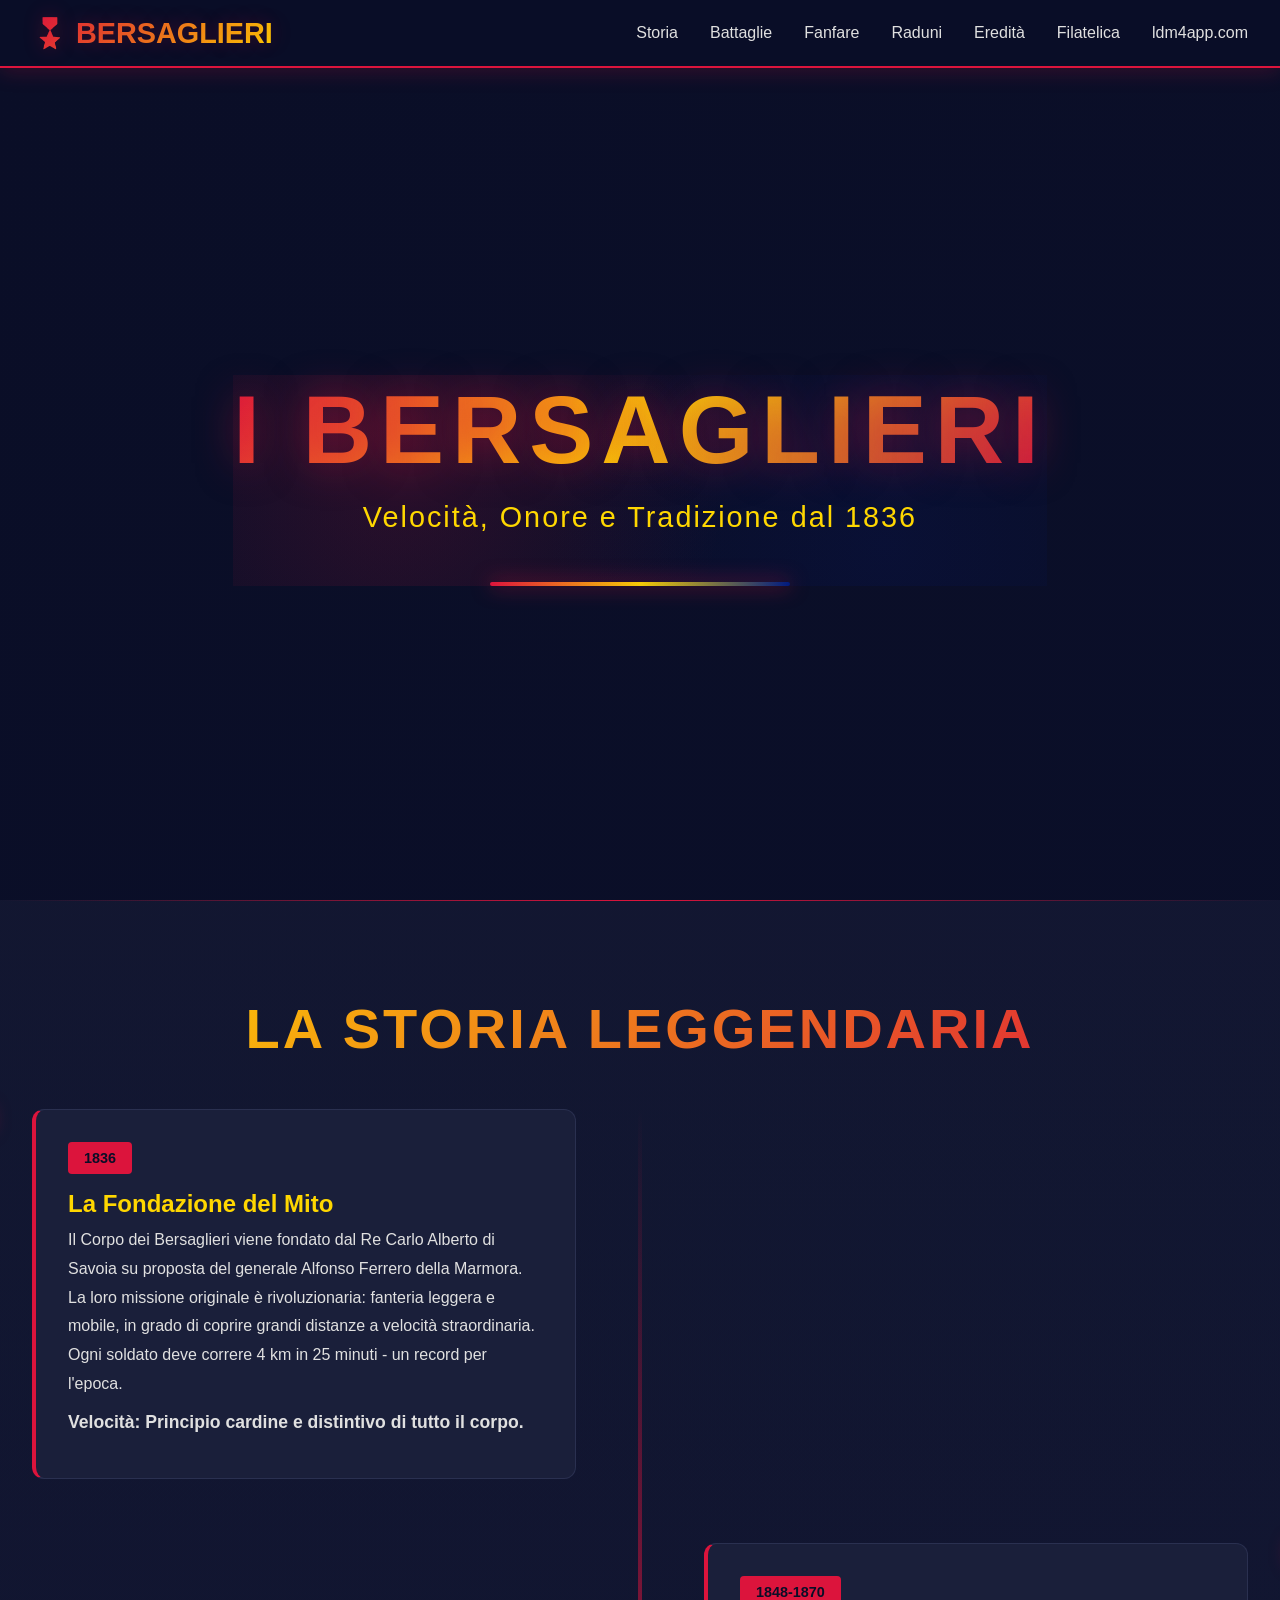
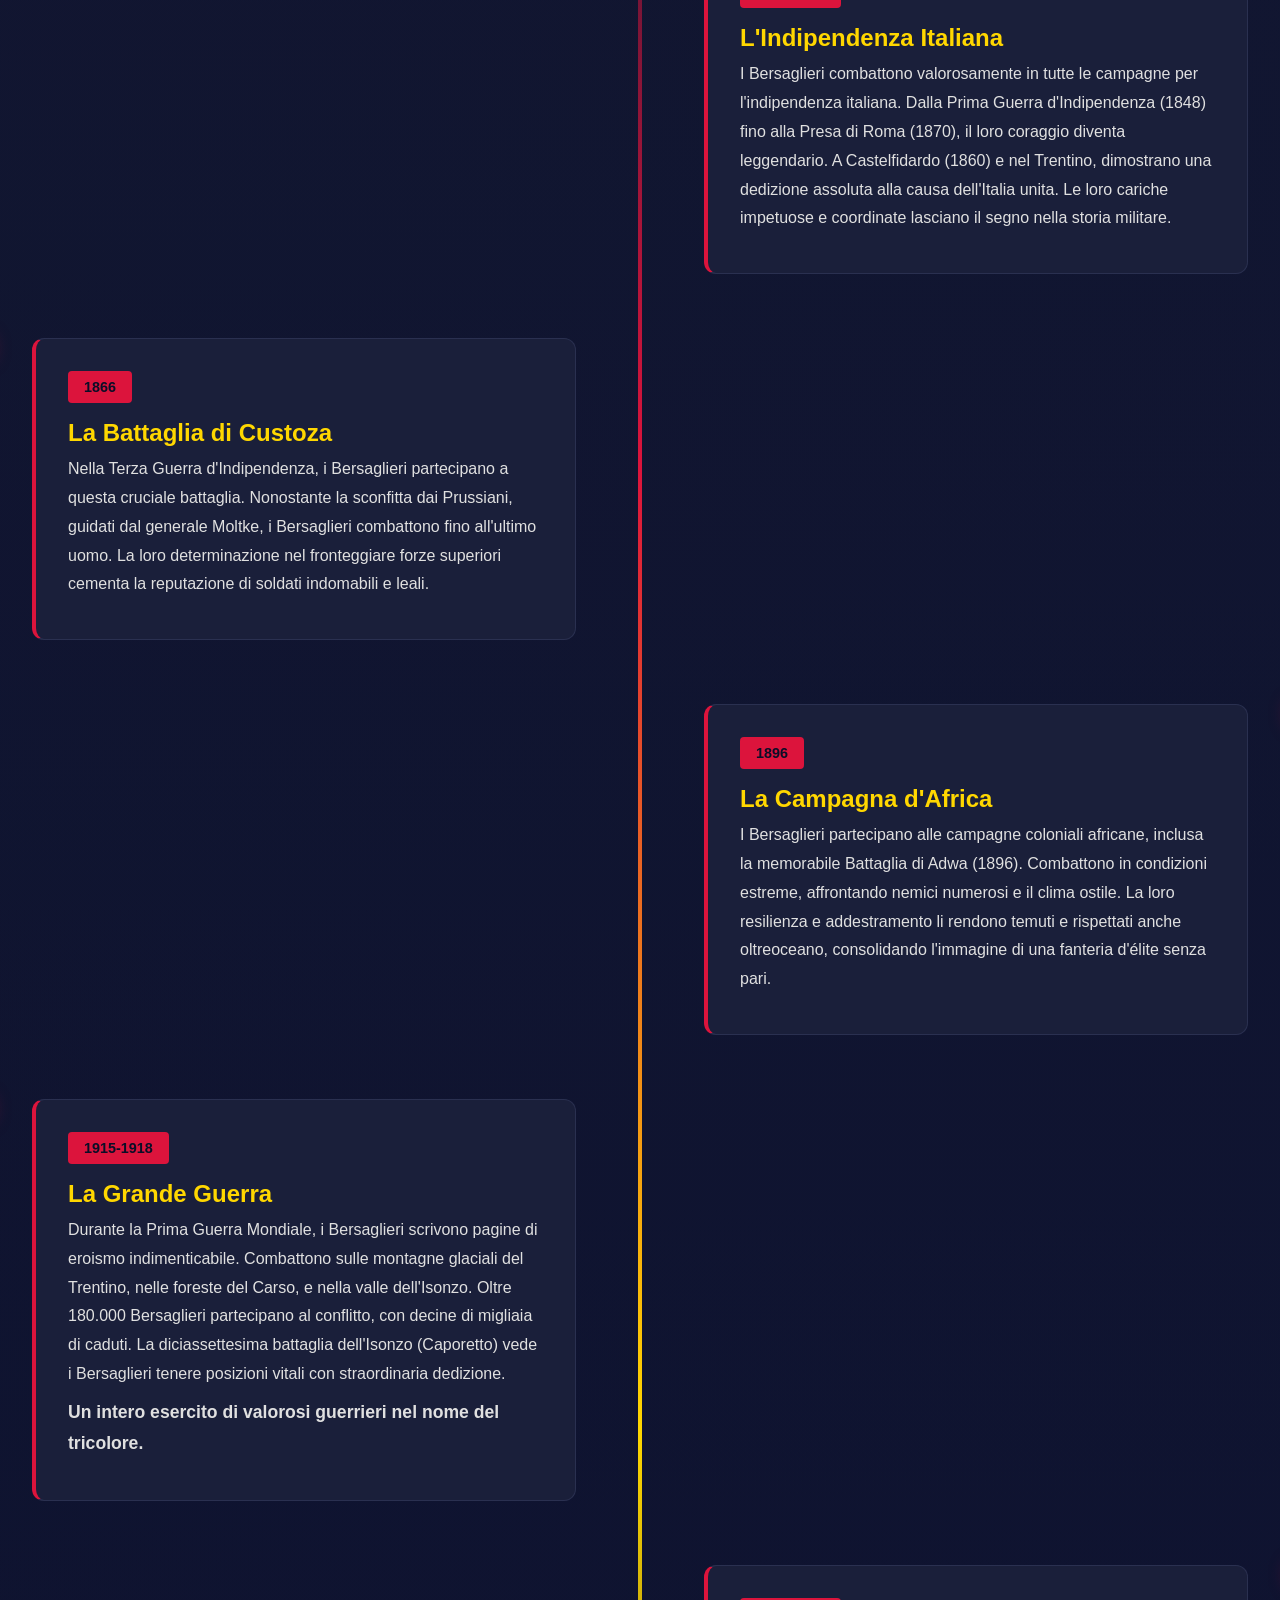
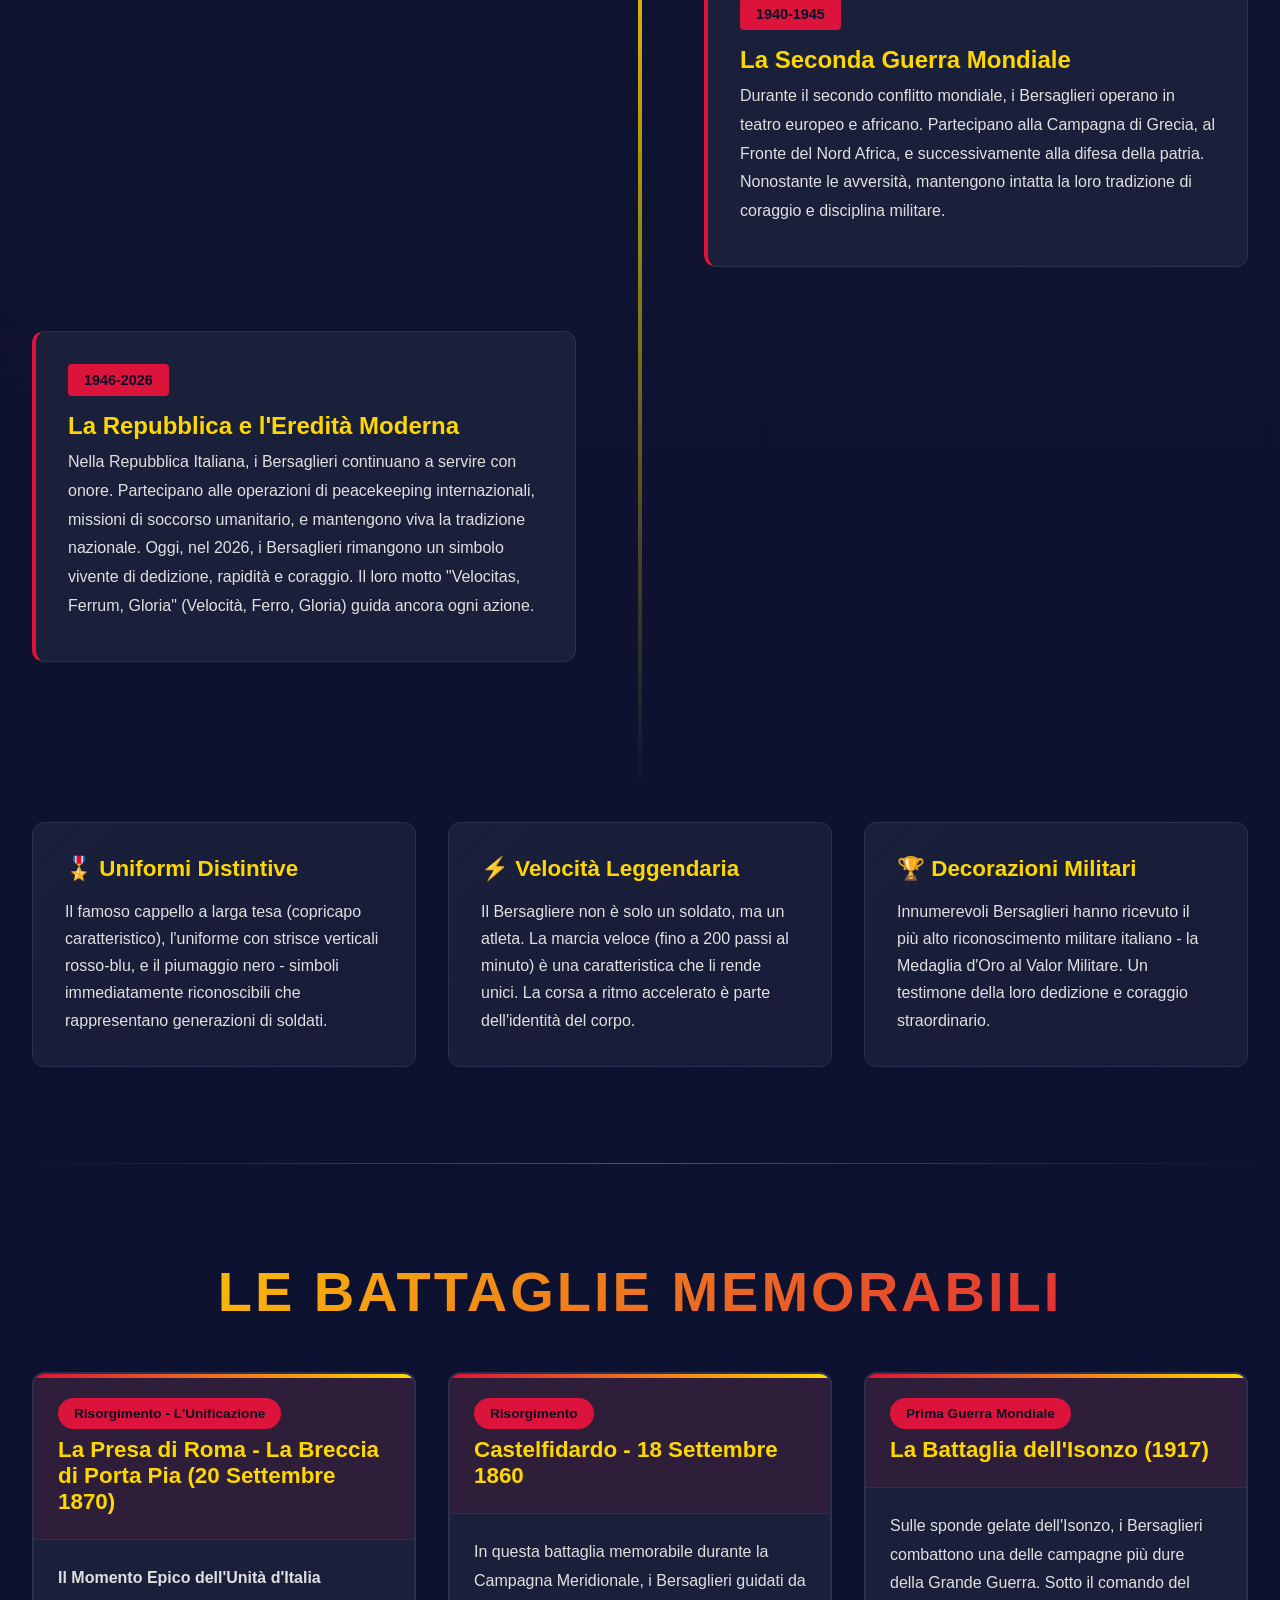
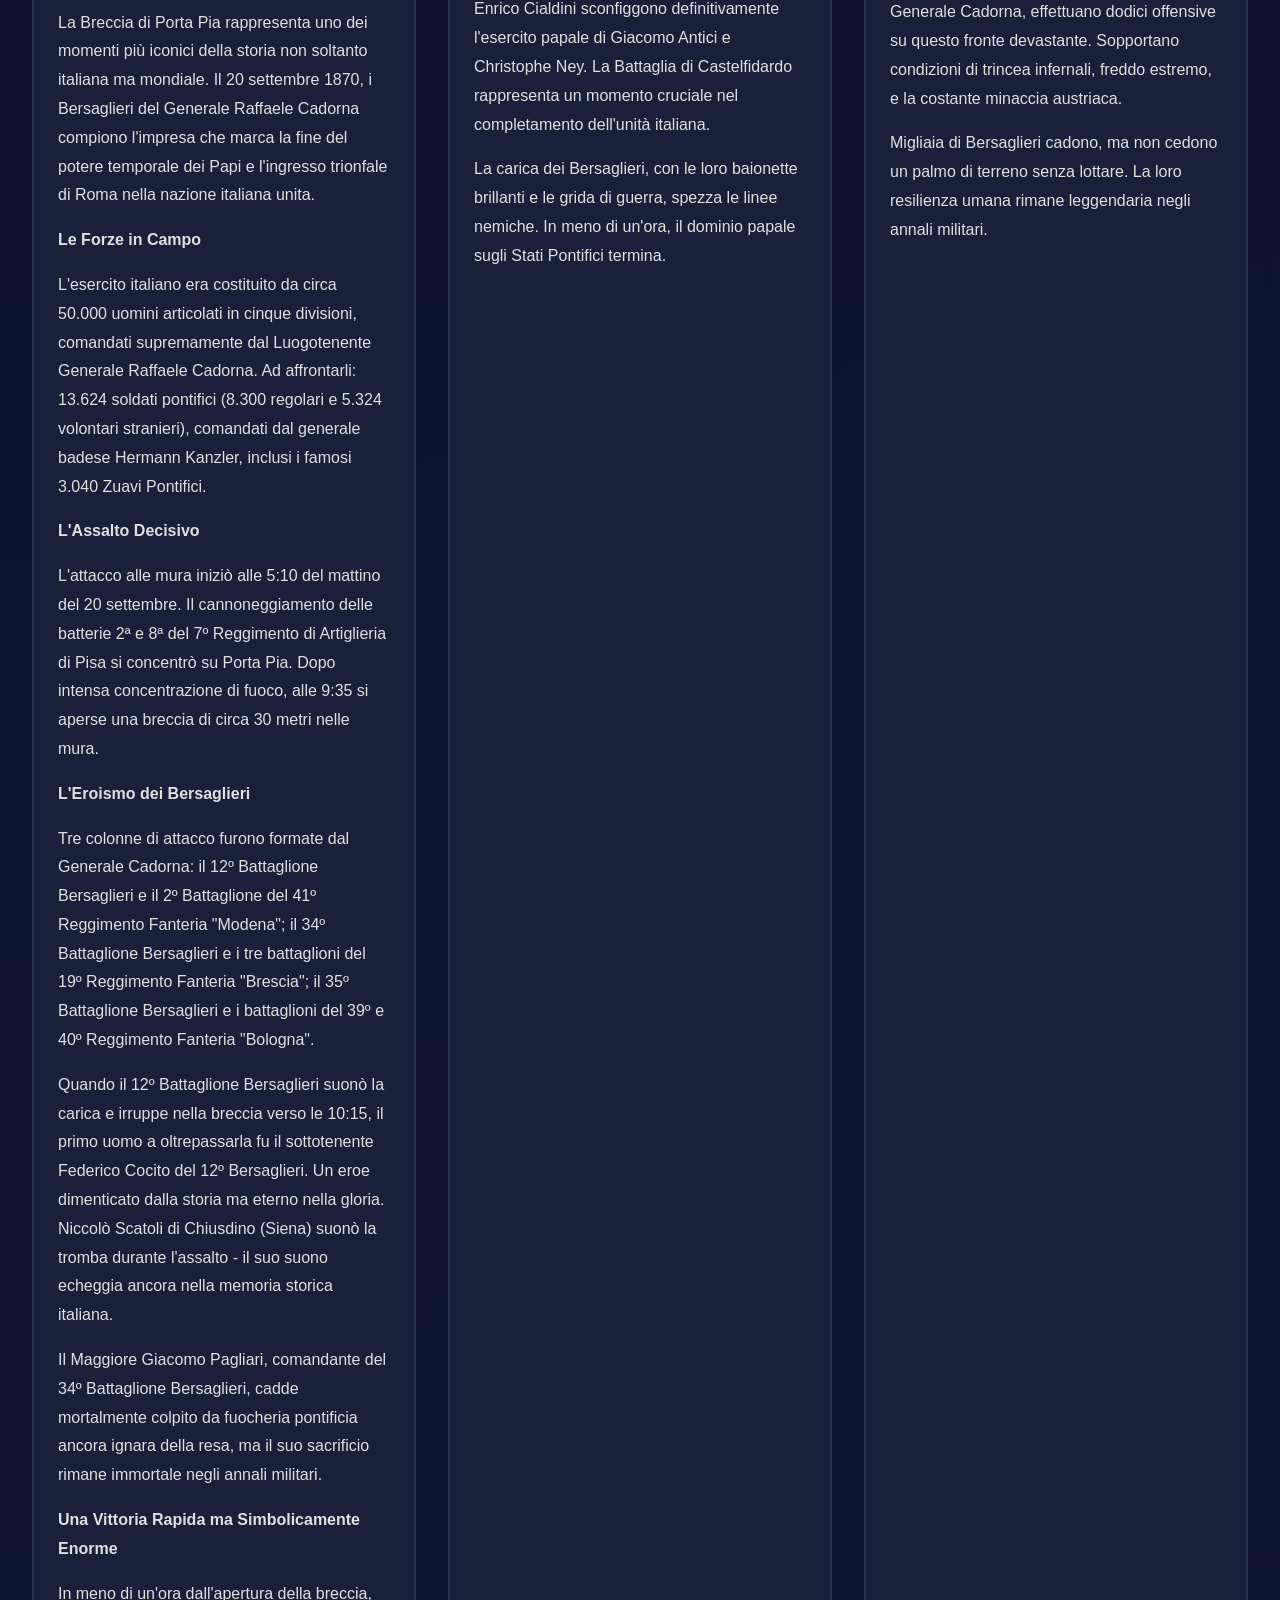
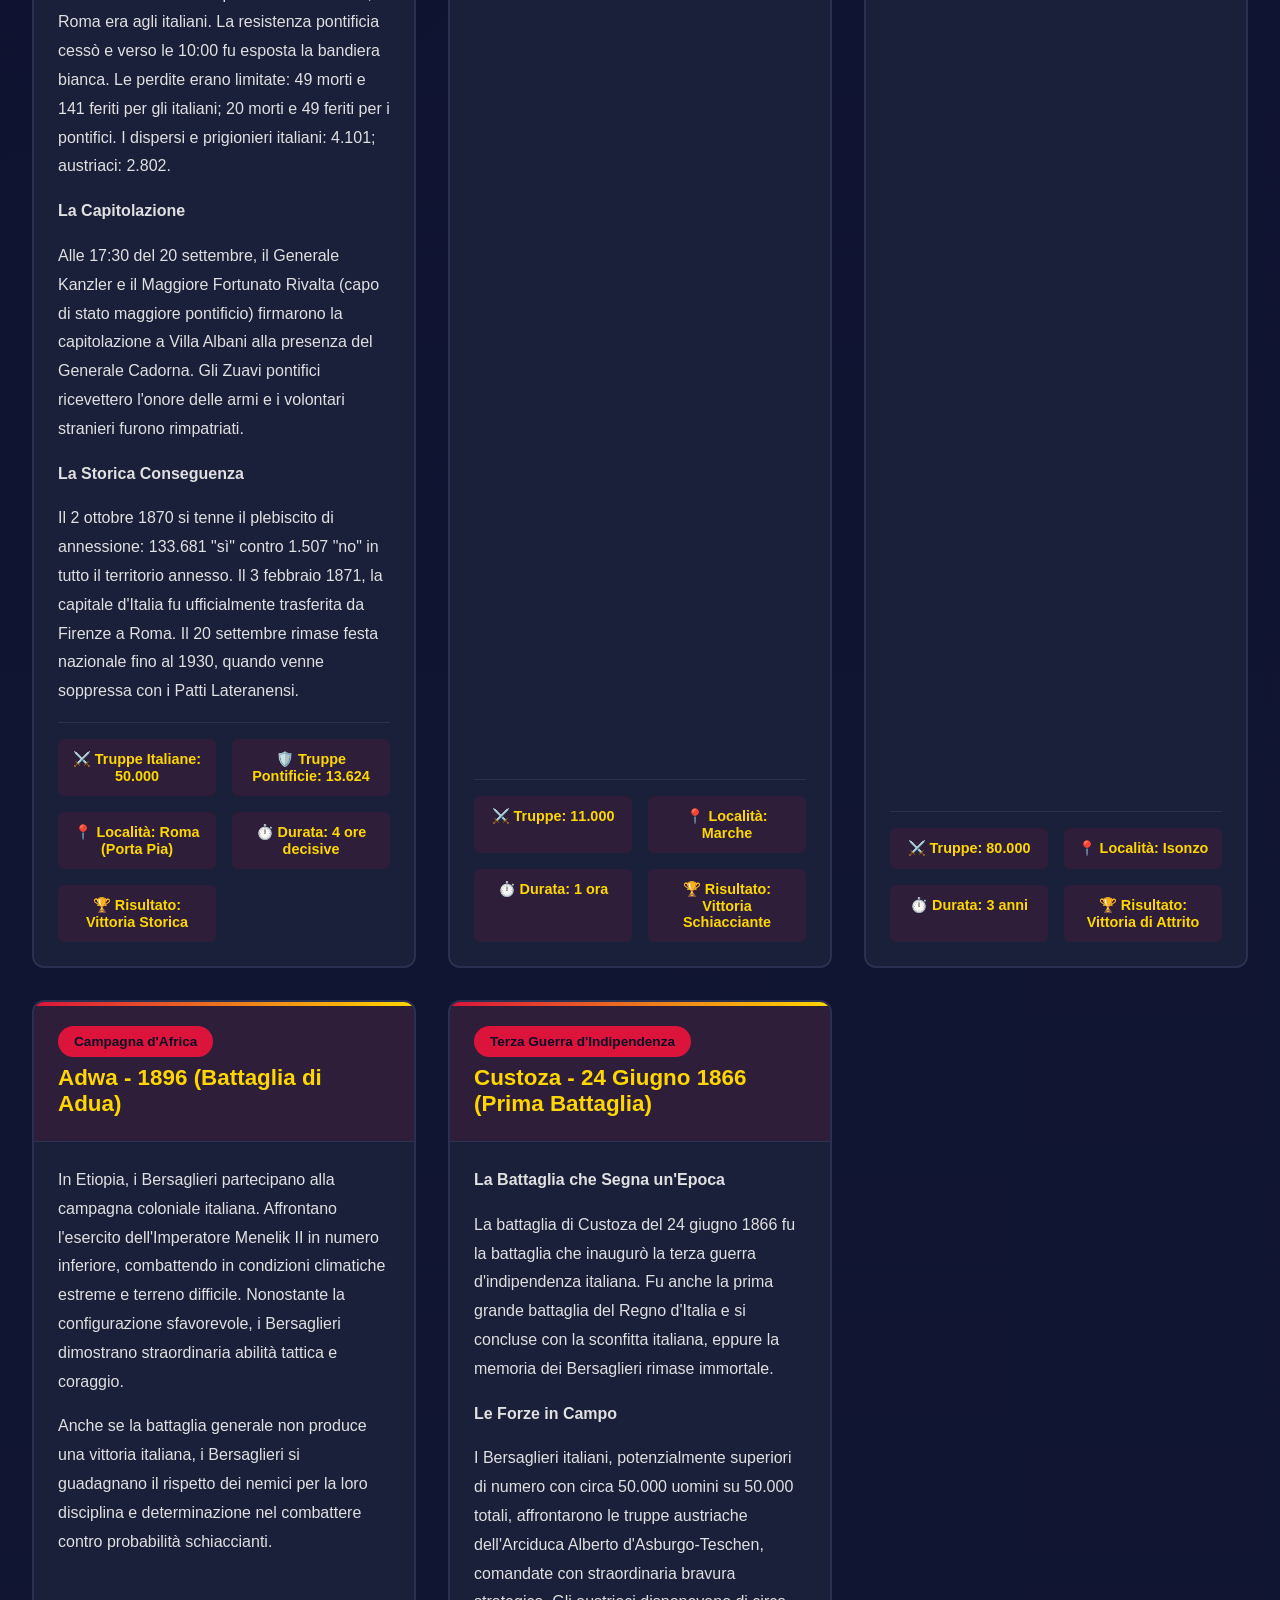
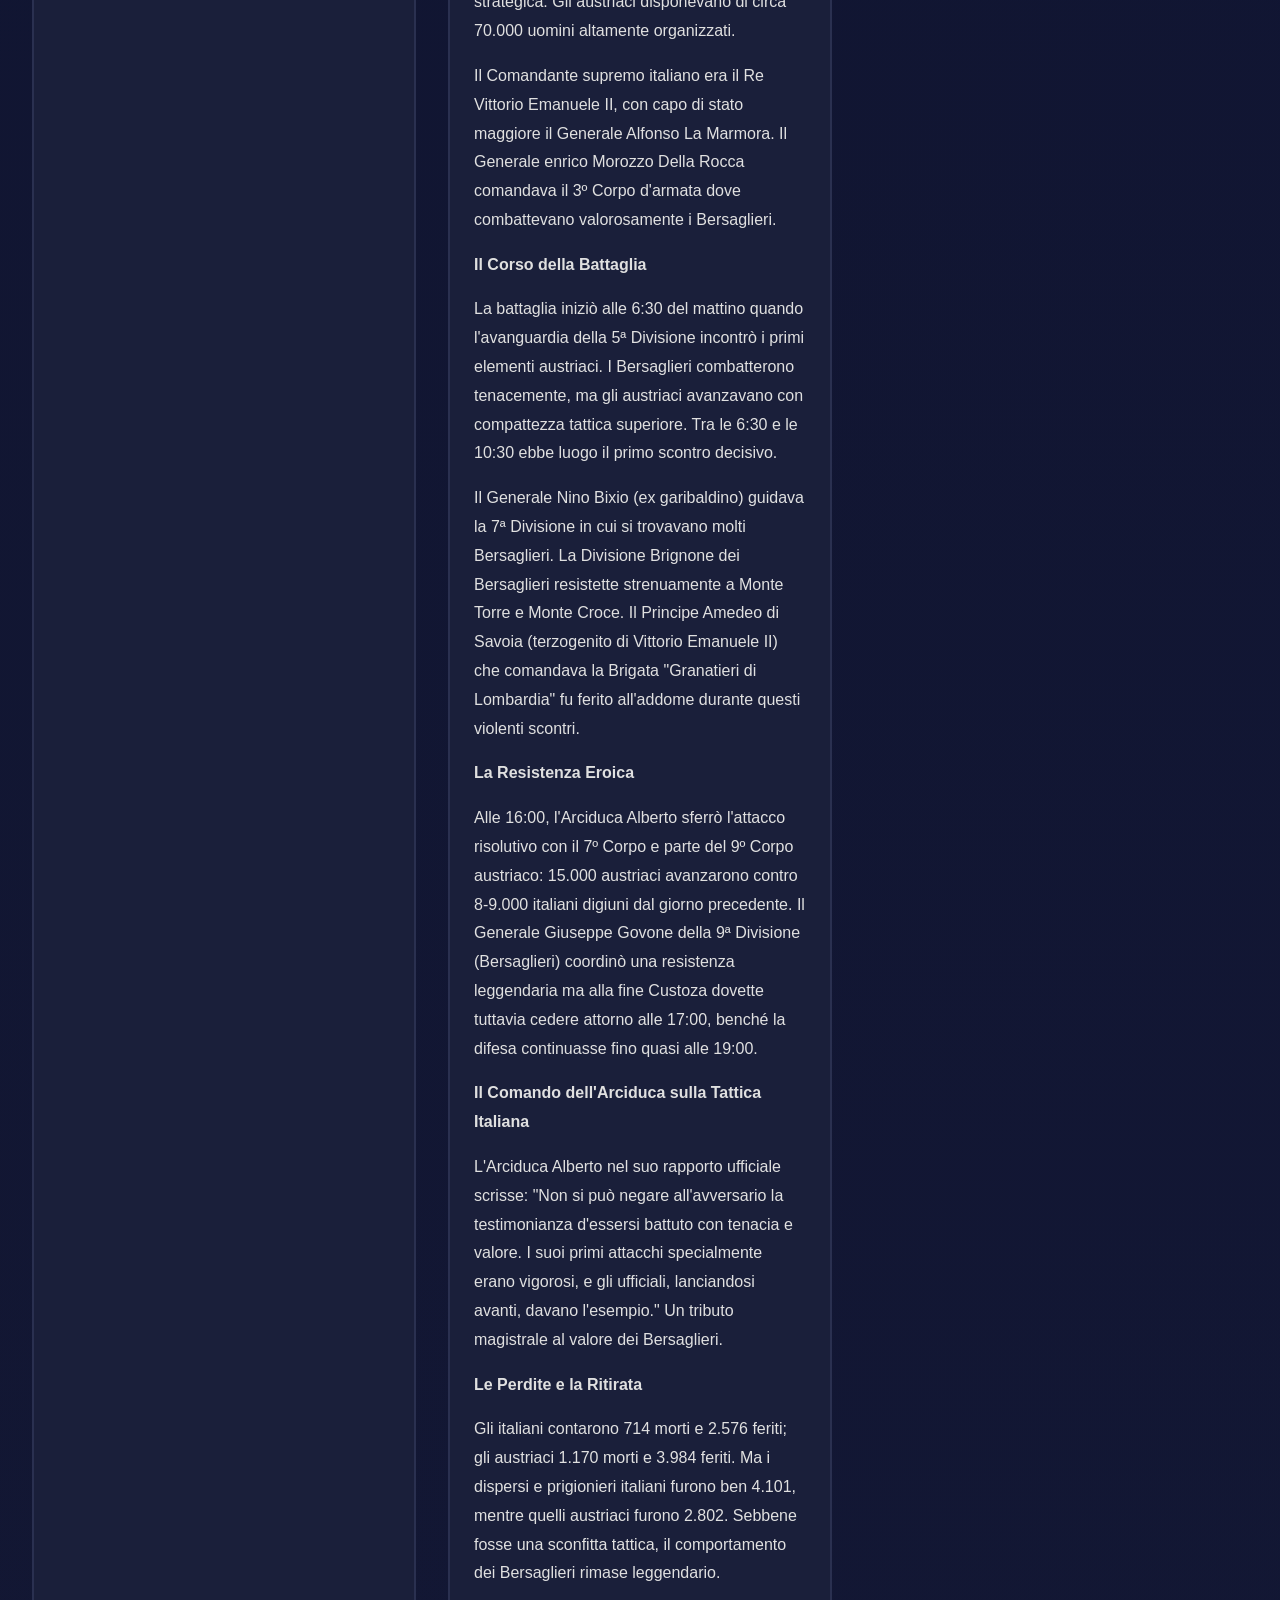
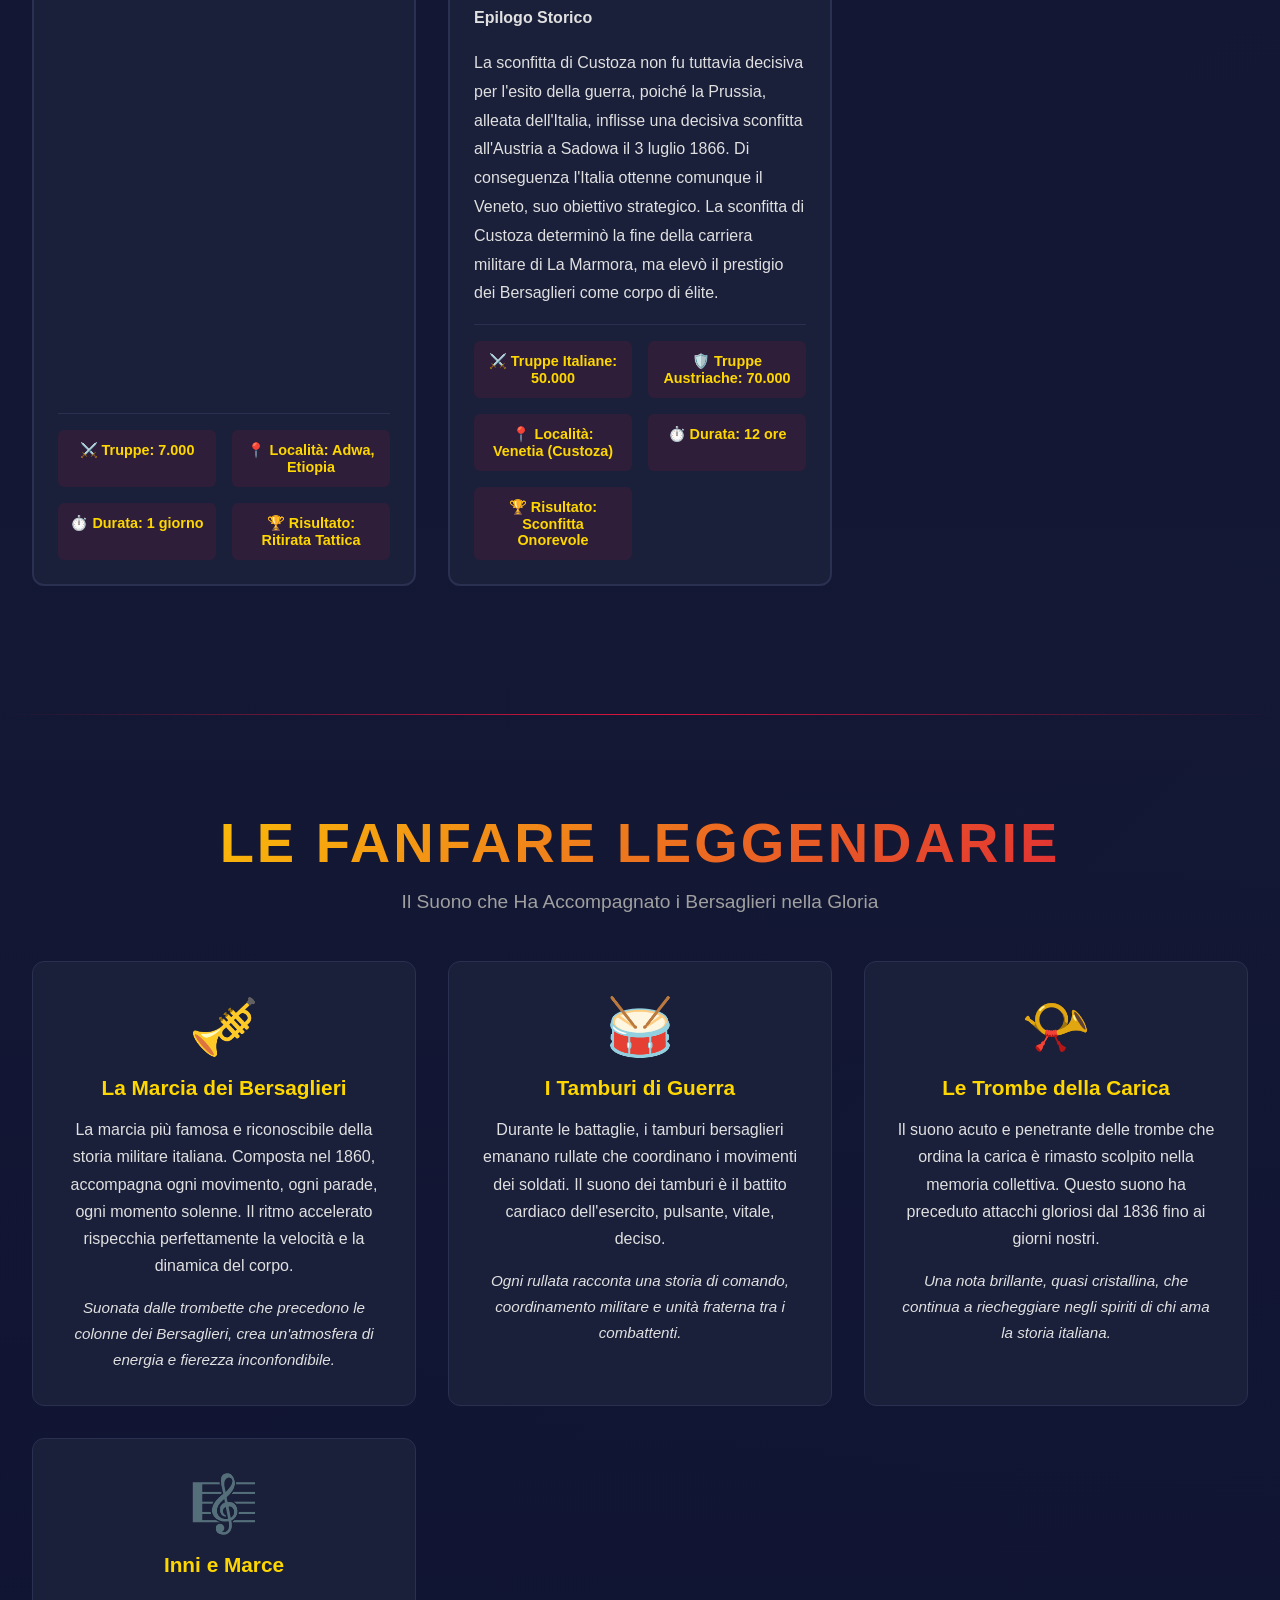
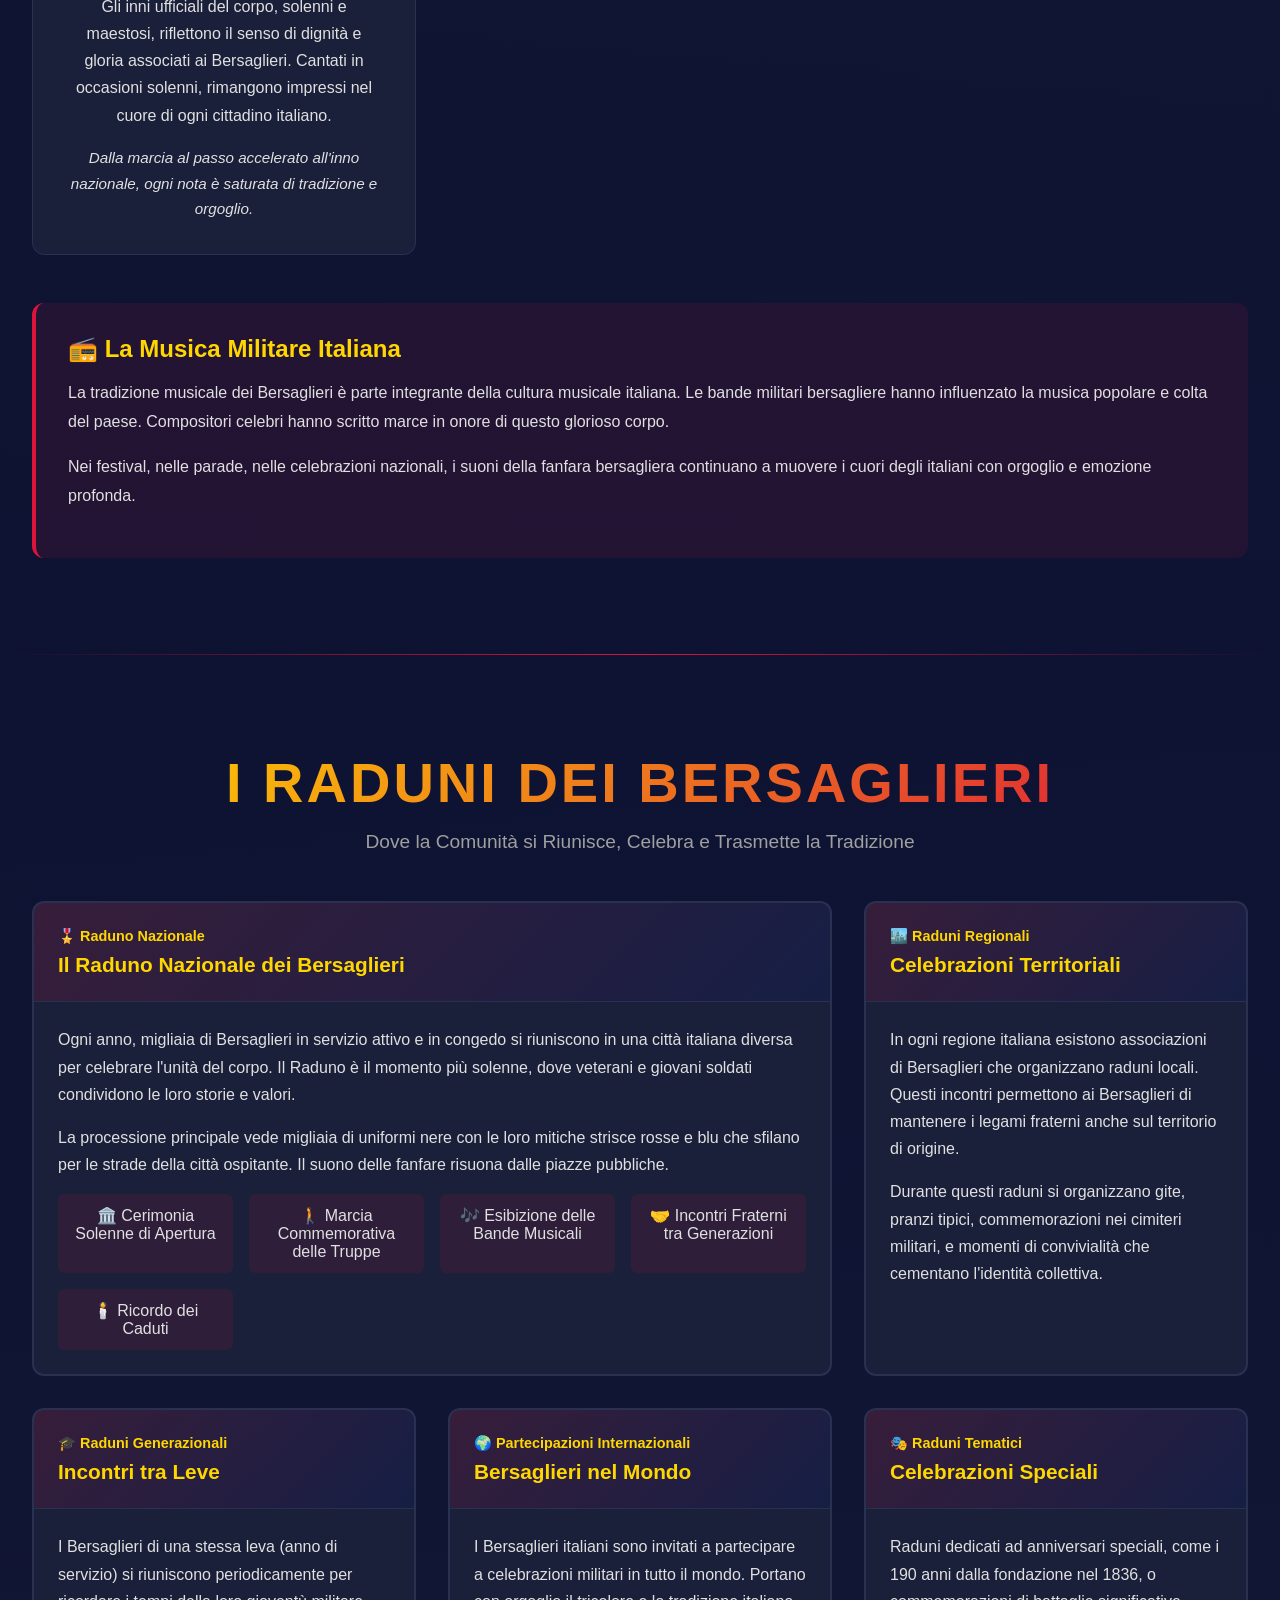
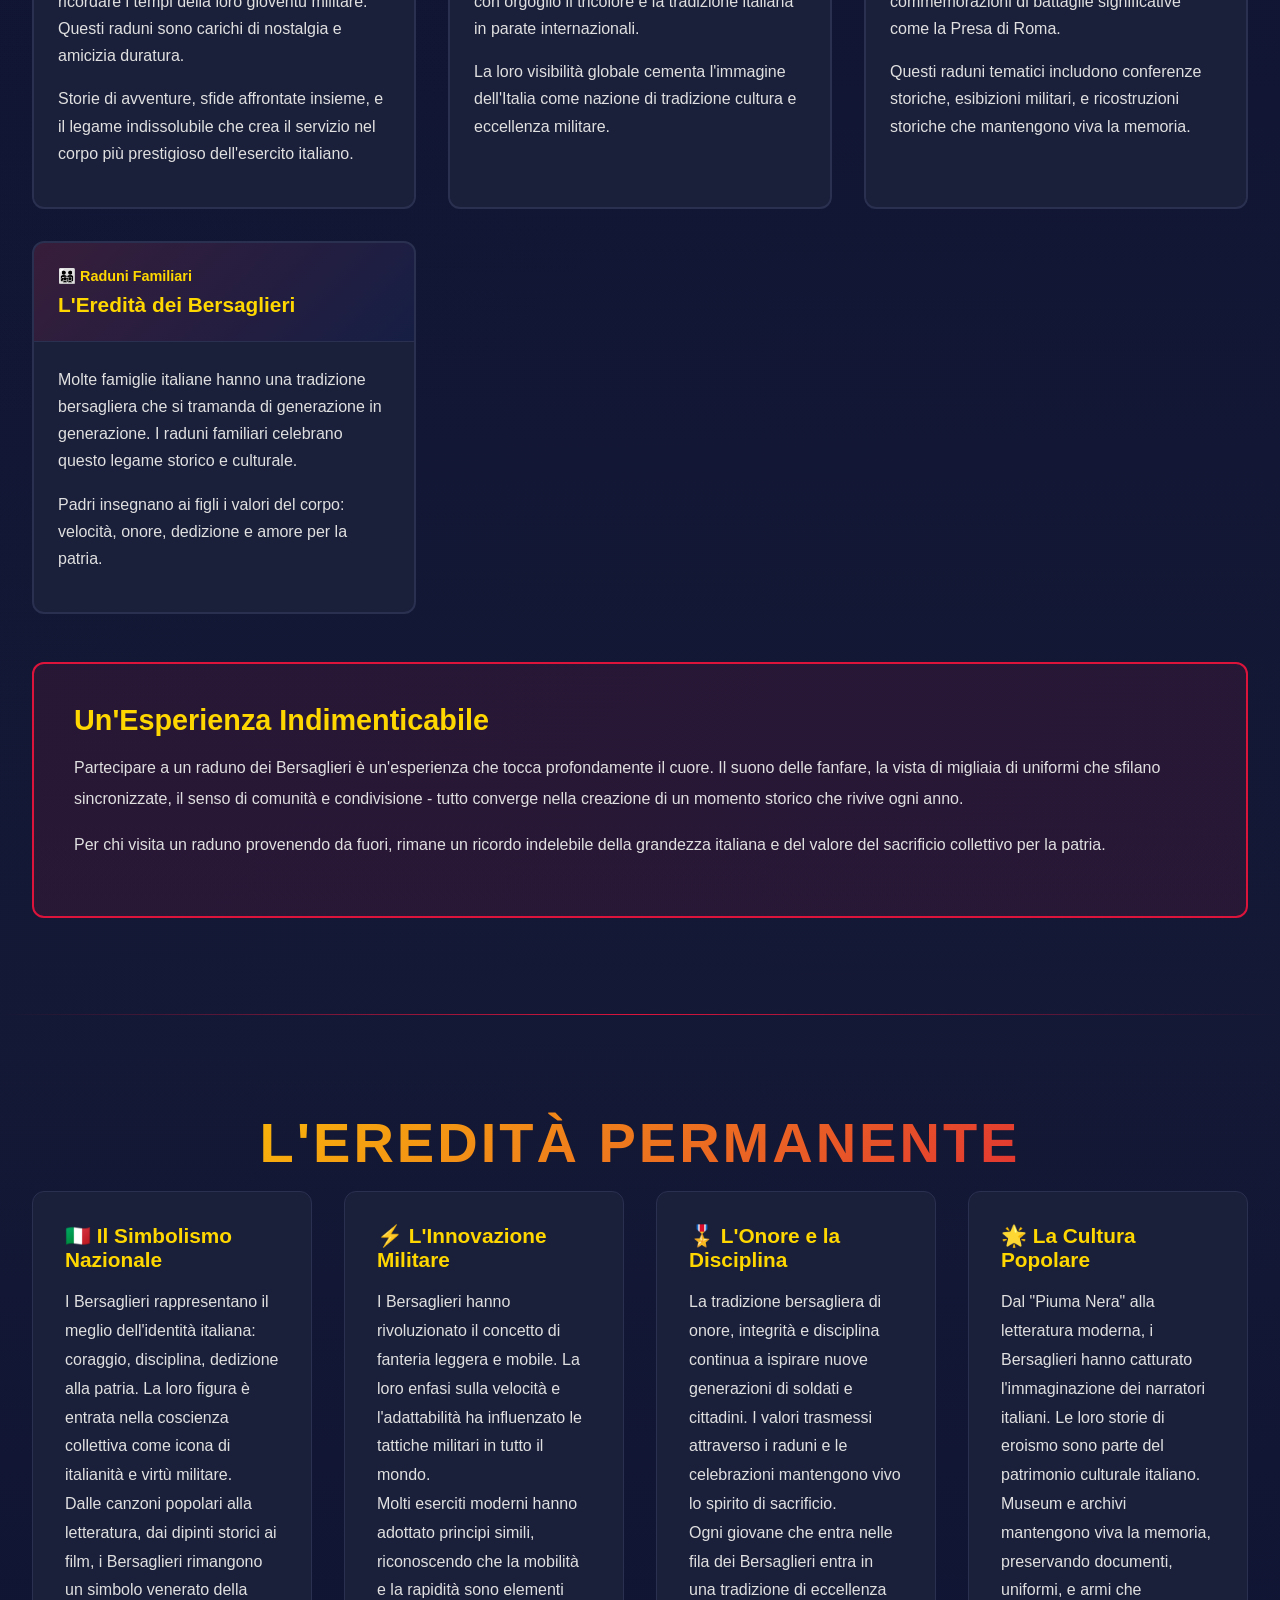
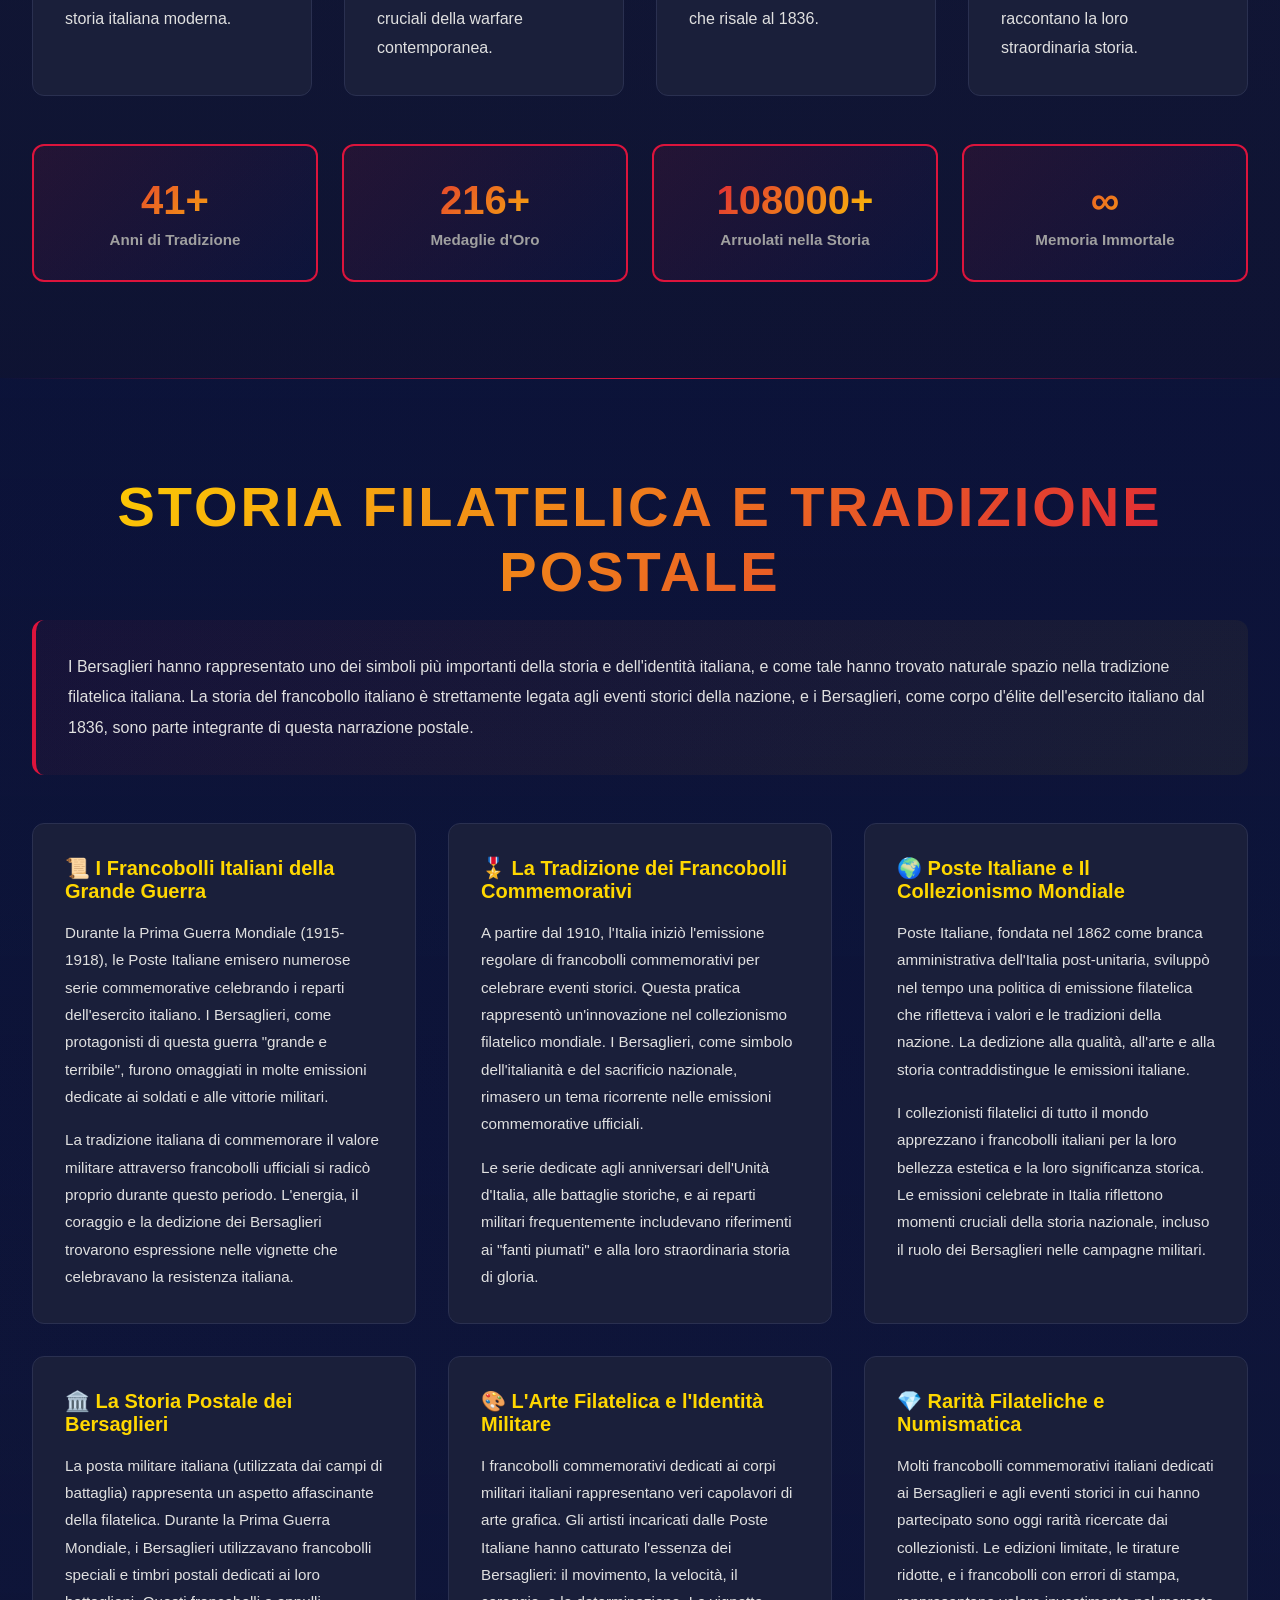
==== index.html @ 148d5c8d "Add files via upload" ====
<!DOCTYPE html>
<html lang="it">
<head>
    <meta charset="UTF-8">
    <meta name="viewport" content="width=device-width, initial-scale=1.0">
    <title>I Bersaglieri - Storia, Tradizione e Gloria</title>
    <link rel="stylesheet" href="styles.css">
    <link rel="preconnect" href="https://fonts.googleapis.com">
    <link rel="preconnect" href="https://fonts.gstatic.com" crossorigin>
</head>
<body>
    <!-- HEADER HERO -->
    <header class="hero-section">
        <nav class="navbar">
            <div class="nav-container">
                <div class="logo">🎖️ BERSAGLIERI</div>
                <ul class="nav-links">
                    <li><a href="#storia" class="nav-link">Storia</a></li>
                    <li><a href="#battaglie" class="nav-link">Battaglie</a></li>
                    <li><a href="#fanfare" class="nav-link">Fanfare</a></li>
                    <li><a href="#raduni" class="nav-link">Raduni</a></li>
                    <li><a href="#eredita" class="nav-link">Eredità</a></li>
                    <li><a href="#filatelica" class="nav-link">Filatelica</a></li>
                    <li><a href="https://www.ldm4app.com" target="_blank" rel="noopener noreferrer" class="nav-link">ldm4app.com</a></li>
                </ul>
            </div>
        </nav>

        <div class="hero-content">
            <div class="hero-particles"></div>
            <h1 class="hero-title">I BERSAGLIERI</h1>
            <p class="hero-subtitle">Velocità, Onore e Tradizione dal 1836</p>
            <div class="hero-accent"></div>
        </div>
    </header>

    <!-- SEZIONE STORIA -->
    <section id="storia" class="section storia-section">
        <div class="container">
            <h2 class="section-title">LA STORIA LEGGENDARIA</h2>
            <div class="timeline">
                <div class="timeline-item timeline-item-left">
                    <div class="timeline-content">
                        <span class="year">1836</span>
                        <h3>La Fondazione del Mito</h3>
                        <p>Il Corpo dei Bersaglieri viene fondato dal Re Carlo Alberto di Savoia su proposta del generale Alfonso Ferrero della Marmora. La loro missione originale è rivoluzionaria: fanteria leggera e mobile, in grado di coprire grandi distanze a velocità straordinaria. Ogni soldato deve correre 4 km in 25 minuti - un record per l'epoca.</p>
                        <p class="highlight">Velocità: Principio cardine e distintivo di tutto il corpo.</p>
                    </div>
                    <div class="timeline-marker"></div>
                </div>

                <div class="timeline-item timeline-item-right">
                    <div class="timeline-content">
                        <span class="year">1848-1870</span>
                        <h3>L'Indipendenza Italiana</h3>
                        <p>I Bersaglieri combattono valorosamente in tutte le campagne per l'indipendenza italiana. Dalla Prima Guerra d'Indipendenza (1848) fino alla Presa di Roma (1870), il loro coraggio diventa leggendario. A Castelfidardo (1860) e nel Trentino, dimostrano una dedizione assoluta alla causa dell'Italia unita. Le loro cariche impetuose e coordinate lasciano il segno nella storia militare.</p>
                    </div>
                    <div class="timeline-marker"></div>
                </div>

                <div class="timeline-item timeline-item-left">
                    <div class="timeline-content">
                        <span class="year">1866</span>
                        <h3>La Battaglia di Custoza</h3>
                        <p>Nella Terza Guerra d'Indipendenza, i Bersaglieri partecipano a questa cruciale battaglia. Nonostante la sconfitta dai Prussiani, guidati dal generale Moltke, i Bersaglieri combattono fino all'ultimo uomo. La loro determinazione nel fronteggiare forze superiori cementa la reputazione di soldati indomabili e leali.</p>
                    </div>
                    <div class="timeline-marker"></div>
                </div>

                <div class="timeline-item timeline-item-right">
                    <div class="timeline-content">
                        <span class="year">1896</span>
                        <h3>La Campagna d'Africa</h3>
                        <p>I Bersaglieri partecipano alle campagne coloniali africane, inclusa la memorabile Battaglia di Adwa (1896). Combattono in condizioni estreme, affrontando nemici numerosi e il clima ostile. La loro resilienza e addestramento li rendono temuti e rispettati anche oltreoceano, consolidando l'immagine di una fanteria d'élite senza pari.</p>
                    </div>
                    <div class="timeline-marker"></div>
                </div>

                <div class="timeline-item timeline-item-left">
                    <div class="timeline-content">
                        <span class="year">1915-1918</span>
                        <h3>La Grande Guerra</h3>
                        <p>Durante la Prima Guerra Mondiale, i Bersaglieri scrivono pagine di eroismo indimenticabile. Combattono sulle montagne glaciali del Trentino, nelle foreste del Carso, e nella valle dell'Isonzo. Oltre 180.000 Bersaglieri partecipano al conflitto, con decine di migliaia di caduti. La diciassettesima battaglia dell'Isonzo (Caporetto) vede i Bersaglieri tenere posizioni vitali con straordinaria dedizione.</p>
                        <p class="highlight">Un intero esercito di valorosi guerrieri nel nome del tricolore.</p>
                    </div>
                    <div class="timeline-marker"></div>
                </div>

                <div class="timeline-item timeline-item-right">
                    <div class="timeline-content">
                        <span class="year">1940-1945</span>
                        <h3>La Seconda Guerra Mondiale</h3>
                        <p>Durante il secondo conflitto mondiale, i Bersaglieri operano in teatro europeo e africano. Partecipano alla Campagna di Grecia, al Fronte del Nord Africa, e successivamente alla difesa della patria. Nonostante le avversità, mantengono intatta la loro tradizione di coraggio e disciplina militare.</p>
                    </div>
                    <div class="timeline-marker"></div>
                </div>

                <div class="timeline-item timeline-item-left">
                    <div class="timeline-content">
                        <span class="year">1946-2026</span>
                        <h3>La Repubblica e l'Eredità Moderna</h3>
                        <p>Nella Repubblica Italiana, i Bersaglieri continuano a servire con onore. Partecipano alle operazioni di peacekeeping internazionali, missioni di soccorso umanitario, e mantengono viva la tradizione nazionale. Oggi, nel 2026, i Bersaglieri rimangono un simbolo vivente di dedizione, rapidità e coraggio. Il loro motto "Velocitas, Ferrum, Gloria" (Velocità, Ferro, Gloria) guida ancora ogni azione.</p>
                    </div>
                    <div class="timeline-marker"></div>
                </div>
            </div>

            <div class="storia-cards">
                <div class="card">
                    <h3>🎖️ Uniformi Distintive</h3>
                    <p>Il famoso cappello a larga tesa (copricapo caratteristico), l'uniforme con strisce verticali rosso-blu, e il piumaggio nero - simboli immediatamente riconoscibili che rappresentano generazioni di soldati.</p>
                </div>
                <div class="card">
                    <h3>⚡ Velocità Leggendaria</h3>
                    <p>Il Bersagliere non è solo un soldato, ma un atleta. La marcia veloce (fino a 200 passi al minuto) è una caratteristica che li rende unici. La corsa a ritmo accelerato è parte dell'identità del corpo.</p>
                </div>
                <div class="card">
                    <h3>🏆 Decorazioni Militari</h3>
                    <p>Innumerevoli Bersaglieri hanno ricevuto il più alto riconoscimento militare italiano - la Medaglia d'Oro al Valor Militare. Un testimone della loro dedizione e coraggio straordinario.</p>
                </div>
            </div>
        </div>
    </section>

    <!-- SEZIONE BATTAGLIE -->
    <section id="battaglie" class="section battaglie-section">
        <div class="container">
            <h2 class="section-title">LE BATTAGLIE MEMORABILI</h2>
            
            <div class="battaglia-scroll">
                <div class="battaglia-card">
                    <div class="battaglia-header">
                        <span class="guerra-tag">Risorgimento - L'Unificazione</span>
                        <h3>La Presa di Roma - La Breccia di Porta Pia (20 Settembre 1870)</h3>
                    </div>
                    <div class="battaglia-body">
                        <p><strong>Il Momento Epico dell'Unità d'Italia</strong></p>
                        <p>La Breccia di Porta Pia rappresenta uno dei momenti più iconici della storia non soltanto italiana ma mondiale. Il 20 settembre 1870, i Bersaglieri del Generale Raffaele Cadorna compiono l'impresa che marca la fine del potere temporale dei Papi e l'ingresso trionfale di Roma nella nazione italiana unita.</p>
                        
                        <p><strong>Le Forze in Campo</strong></p>
                        <p>L'esercito italiano era costituito da circa 50.000 uomini articolati in cinque divisioni, comandati supremamente dal Luogotenente Generale Raffaele Cadorna. Ad affrontarli: 13.624 soldati pontifici (8.300 regolari e 5.324 volontari stranieri), comandati dal generale badese Hermann Kanzler, inclusi i famosi 3.040 Zuavi Pontifici.</p>
                        
                        <p><strong>L'Assalto Decisivo</strong></p>
                        <p>L'attacco alle mura iniziò alle 5:10 del mattino del 20 settembre. Il cannoneggiamento delle batterie 2ª e 8ª del 7º Reggimento di Artiglieria di Pisa si concentrò su Porta Pia. Dopo intensa concentrazione di fuoco, alle 9:35 si aperse una breccia di circa 30 metri nelle mura.</p>
                        
                        <p><strong>L'Eroismo dei Bersaglieri</strong></p>
                        <p>Tre colonne di attacco furono formate dal Generale Cadorna: il 12º Battaglione Bersaglieri e il 2º Battaglione del 41º Reggimento Fanteria "Modena"; il 34º Battaglione Bersaglieri e i tre battaglioni del 19º Reggimento Fanteria "Brescia"; il 35º Battaglione Bersaglieri e i battaglioni del 39º e 40º Reggimento Fanteria "Bologna".</p>
                        
                        <p>Quando il 12º Battaglione Bersaglieri suonò la carica e irruppe nella breccia verso le 10:15, il primo uomo a oltrepassarla fu il sottotenente Federico Cocito del 12º Bersaglieri. Un eroe dimenticato dalla storia ma eterno nella gloria. Niccolò Scatoli di Chiusdino (Siena) suonò la tromba durante l'assalto - il suo suono echeggia ancora nella memoria storica italiana.</p>
                        
                        <p>Il Maggiore Giacomo Pagliari, comandante del 34º Battaglione Bersaglieri, cadde mortalmente colpito da fuocheria pontificia ancora ignara della resa, ma il suo sacrificio rimane immortale negli annali militari.</p>
                        
                        <p><strong>Una Vittoria Rapida ma Simbolicamente Enorme</strong></p>
                        <p>In meno di un'ora dall'apertura della breccia, Roma era agli italiani. La resistenza pontificia cessò e verso le 10:00 fu esposta la bandiera bianca. Le perdite erano limitate: 49 morti e 141 feriti per gli italiani; 20 morti e 49 feriti per i pontifici. I dispersi e prigionieri italiani: 4.101; austriaci: 2.802.</p>
                        
                        <p><strong>La Capitolazione</strong></p>
                        <p>Alle 17:30 del 20 settembre, il Generale Kanzler e il Maggiore Fortunato Rivalta (capo di stato maggiore pontificio) firmarono la capitolazione a Villa Albani alla presenza del Generale Cadorna. Gli Zuavi pontifici ricevettero l'onore delle armi e i volontari stranieri furono rimpatriati.</p>
                        
                        <p><strong>La Storica Conseguenza</strong></p>
                        <p>Il 2 ottobre 1870 si tenne il plebiscito di annessione: 133.681 "sì" contro 1.507 "no" in tutto il territorio annesso. Il 3 febbraio 1871, la capitale d'Italia fu ufficialmente trasferita da Firenze a Roma. Il 20 settembre rimase festa nazionale fino al 1930, quando venne soppressa con i Patti Lateranensi.</p>
                        
                        <div class="battaglia-stats">
                            <span>⚔️ Truppe Italiane: 50.000</span>
                            <span>🛡️ Truppe Pontificie: 13.624</span>
                            <span>📍 Località: Roma (Porta Pia)</span>
                            <span>⏱️ Durata: 4 ore decisive</span>
                            <span>🏆 Risultato: Vittoria Storica</span>
                        </div>
                    </div>
                </div>

                <div class="battaglia-card">
                    <div class="battaglia-header">
                        <span class="guerra-tag">Risorgimento</span>
                        <h3>Castelfidardo - 18 Settembre 1860</h3>
                    </div>
                    <div class="battaglia-body">
                        <p>In questa battaglia memorabile durante la Campagna Meridionale, i Bersaglieri guidati da Enrico Cialdini sconfiggono definitivamente l'esercito papale di Giacomo Antici e Christophe Ney. La Battaglia di Castelfidardo rappresenta un momento cruciale nel completamento dell'unità italiana.</p>
                        <p>La carica dei Bersaglieri, con le loro baionette brillanti e le grida di guerra, spezza le linee nemiche. In meno di un'ora, il dominio papale sugli Stati Pontifici termina.</p>
                        <div class="battaglia-stats">
                            <span>⚔️ Truppe: 11.000</span>
                            <span>📍 Località: Marche</span>
                            <span>⏱️ Durata: 1 ora</span>
                            <span>🏆 Risultato: Vittoria Schiacciante</span>
                        </div>
                    </div>
                </div>

                <div class="battaglia-card">
                    <div class="battaglia-header">
                        <span class="guerra-tag">Prima Guerra Mondiale</span>
                        <h3>La Battaglia dell'Isonzo (1917)</h3>
                    </div>
                    <div class="battaglia-body">
                        <p>Sulle sponde gelate dell'Isonzo, i Bersaglieri combattono una delle campagne più dure della Grande Guerra. Sotto il comando del Generale Cadorna, effettuano dodici offensive su questo fronte devastante. Sopportano condizioni di trincea infernali, freddo estremo, e la costante minaccia austriaca.</p>
                        <p>Migliaia di Bersaglieri cadono, ma non cedono un palmo di terreno senza lottare. La loro resilienza umana rimane leggendaria negli annali militari.</p>
                        <div class="battaglia-stats">
                            <span>⚔️ Truppe: 80.000</span>
                            <span>📍 Località: Isonzo</span>
                            <span>⏱️ Durata: 3 anni</span>
                            <span>🏆 Risultato: Vittoria di Attrito</span>
                        </div>
                    </div>
                </div>

                <div class="battaglia-card">
                    <div class="battaglia-header">
                        <span class="guerra-tag">Campagna d'Africa</span>
                        <h3>Adwa - 1896 (Battaglia di Adua)</h3>
                    </div>
                    <div class="battaglia-body">
                        <p>In Etiopia, i Bersaglieri partecipano alla campagna coloniale italiana. Affrontano l'esercito dell'Imperatore Menelik II in numero inferiore, combattendo in condizioni climatiche estreme e terreno difficile. Nonostante la configurazione sfavorevole, i Bersaglieri dimostrano straordinaria abilità tattica e coraggio.</p>
                        <p>Anche se la battaglia generale non produce una vittoria italiana, i Bersaglieri si guadagnano il rispetto dei nemici per la loro disciplina e determinazione nel combattere contro probabilità schiaccianti.</p>
                        <div class="battaglia-stats">
                            <span>⚔️ Truppe: 7.000</span>
                            <span>📍 Località: Adwa, Etiopia</span>
                            <span>⏱️ Durata: 1 giorno</span>
                            <span>🏆 Risultato: Ritirata Tattica</span>
                        </div>
                    </div>
                </div>

                <div class="battaglia-card">
                    <div class="battaglia-header">
                        <span class="guerra-tag">Terza Guerra d'Indipendenza</span>
                        <h3>Custoza - 24 Giugno 1866 (Prima Battaglia)</h3>
                    </div>
                    <div class="battaglia-body">
                        <p><strong>La Battaglia che Segna un'Epoca</strong></p>
                        <p>La battaglia di Custoza del 24 giugno 1866 fu la battaglia che inaugurò la terza guerra d'indipendenza italiana. Fu anche la prima grande battaglia del Regno d'Italia e si concluse con la sconfitta italiana, eppure la memoria dei Bersaglieri rimase immortale.</p>
                        
                        <p><strong>Le Forze in Campo</strong></p>
                        <p>I Bersaglieri italiani, potenzialmente superiori di numero con circa 50.000 uomini su 50.000 totali, affrontarono le truppe austriache dell'Arciduca Alberto d'Asburgo-Teschen, comandate con straordinaria bravura strategica. Gli austriaci disponevano di circa 70.000 uomini altamente organizzati.</p>
                        
                        <p>Il Comandante supremo italiano era il Re Vittorio Emanuele II, con capo di stato maggiore il Generale Alfonso La Marmora. Il Generale enrico Morozzo Della Rocca comandava il 3º Corpo d'armata dove combattevano valorosamente i Bersaglieri.</p>
                        
                        <p><strong>Il Corso della Battaglia</strong></p>
                        <p>La battaglia iniziò alle 6:30 del mattino quando l'avanguardia della 5ª Divisione incontrò i primi elementi austriaci. I Bersaglieri combatterono tenacemente, ma gli austriaci avanzavano con compattezza tattica superiore. Tra le 6:30 e le 10:30 ebbe luogo il primo scontro decisivo.</p>
                        
                        <p>Il Generale Nino Bixio (ex garibaldino) guidava la 7ª Divisione in cui si trovavano molti Bersaglieri. La Divisione Brignone dei Bersaglieri resistette strenuamente a Monte Torre e Monte Croce. Il Principe Amedeo di Savoia (terzogenito di Vittorio Emanuele II) che comandava la Brigata "Granatieri di Lombardia" fu ferito all'addome durante questi violenti scontri.</p>
                        
                        <p><strong>La Resistenza Eroica</strong></p>
                        <p>Alle 16:00, l'Arciduca Alberto sferrò l'attacco risolutivo con il 7º Corpo e parte del 9º Corpo austriaco: 15.000 austriaci avanzarono contro 8-9.000 italiani digiuni dal giorno precedente. Il Generale Giuseppe Govone della 9ª Divisione (Bersaglieri) coordinò una resistenza leggendaria ma alla fine Custoza dovette tuttavia cedere attorno alle 17:00, benché la difesa continuasse fino quasi alle 19:00.</p>
                        
                        <p><strong>Il Comando dell'Arciduca sulla Tattica Italiana</strong></p>
                        <p>L'Arciduca Alberto nel suo rapporto ufficiale scrisse: "Non si può negare all'avversario la testimonianza d'essersi battuto con tenacia e valore. I suoi primi attacchi specialmente erano vigorosi, e gli ufficiali, lanciandosi avanti, davano l'esempio." Un tributo magistrale al valore dei Bersaglieri.</p>
                        
                        <p><strong>Le Perdite e la Ritirata</strong></p>
                        <p>Gli italiani contarono 714 morti e 2.576 feriti; gli austriaci 1.170 morti e 3.984 feriti. Ma i dispersi e prigionieri italiani furono ben 4.101, mentre quelli austriaci furono 2.802. Sebbene fosse una sconfitta tattica, il comportamento dei Bersaglieri rimase leggendario.</p>
                        
                        <p><strong>Epilogo Storico</strong></p>
                        <p>La sconfitta di Custoza non fu tuttavia decisiva per l'esito della guerra, poiché la Prussia, alleata dell'Italia, inflisse una decisiva sconfitta all'Austria a Sadowa il 3 luglio 1866. Di conseguenza l'Italia ottenne comunque il Veneto, suo obiettivo strategico. La sconfitta di Custoza determinò la fine della carriera militare di La Marmora, ma elevò il prestigio dei Bersaglieri come corpo di élite.</p>
                        
                        <div class="battaglia-stats">
                            <span>⚔️ Truppe Italiane: 50.000</span>
                            <span>🛡️ Truppe Austriache: 70.000</span>
                            <span>📍 Località: Venetia (Custoza)</span>
                            <span>⏱️ Durata: 12 ore</span>
                            <span>🏆 Risultato: Sconfitta Onorevole</span>
                        </div>
                    </div>
                </div>
            </div>
        </div>
    </section>

    <!-- SEZIONE FANFARE -->
    <section id="fanfare" class="section fanfare-section">
        <div class="container">
            <h2 class="section-title">LE FANFARE LEGGENDARIE</h2>
            <p class="section-subtitle">Il Suono che Ha Accompagnato i Bersaglieri nella Gloria</p>

            <div class="fanfare-grid">
                <div class="fanfare-card">
                    <div class="fanfare-icon">🎺</div>
                    <h3>La Marcia dei Bersaglieri</h3>
                    <p>La marcia più famosa e riconoscibile della storia militare italiana. Composta nel 1860, accompagna ogni movimento, ogni parade, ogni momento solenne. Il ritmo accelerato rispecchia perfettamente la velocità e la dinamica del corpo.</p>
                    <p class="fanfare-detail">Suonata dalle trombette che precedono le colonne dei Bersaglieri, crea un'atmosfera di energia e fierezza inconfondibile.</p>
                </div>

                <div class="fanfare-card">
                    <div class="fanfare-icon">🥁</div>
                    <h3>I Tamburi di Guerra</h3>
                    <p>Durante le battaglie, i tamburi bersaglieri emanano rullate che coordinano i movimenti dei soldati. Il suono dei tamburi è il battito cardiaco dell'esercito, pulsante, vitale, deciso.</p>
                    <p class="fanfare-detail">Ogni rullata racconta una storia di comando, coordinamento militare e unità fraterna tra i combattenti.</p>
                </div>

                <div class="fanfare-card">
                    <div class="fanfare-icon">📯</div>
                    <h3>Le Trombe della Carica</h3>
                    <p>Il suono acuto e penetrante delle trombe che ordina la carica è rimasto scolpito nella memoria collettiva. Questo suono ha preceduto attacchi gloriosi dal 1836 fino ai giorni nostri.</p>
                    <p class="fanfare-detail">Una nota brillante, quasi cristallina, che continua a riecheggiare negli spiriti di chi ama la storia italiana.</p>
                </div>

                <div class="fanfare-card">
                    <div class="fanfare-icon">🎼</div>
                    <h3>Inni e Marce</h3>
                    <p>Gli inni ufficiali del corpo, solenni e maestosi, riflettono il senso di dignità e gloria associati ai Bersaglieri. Cantati in occasioni solenni, rimangono impressi nel cuore di ogni cittadino italiano.</p>
                    <p class="fanfare-detail">Dalla marcia al passo accelerato all'inno nazionale, ogni nota è saturata di tradizione e orgoglio.</p>
                </div>
            </div>

            <div class="fanfare-info">
                <div class="info-box">
                    <h3>📻 La Musica Militare Italiana</h3>
                    <p>La tradizione musicale dei Bersaglieri è parte integrante della cultura musicale italiana. Le bande militari bersagliere hanno influenzato la musica popolare e colta del paese. Compositori celebri hanno scritto marce in onore di questo glorioso corpo.</p>
                    <p>Nei festival, nelle parade, nelle celebrazioni nazionali, i suoni della fanfara bersagliera continuano a muovere i cuori degli italiani con orgoglio e emozione profonda.</p>
                </div>
            </div>
        </div>
    </section>

    <!-- SEZIONE RADUNI -->
    <section id="raduni" class="section raduni-section">
        <div class="container">
            <h2 class="section-title">I RADUNI DEI BERSAGLIERI</h2>
            <p class="section-subtitle">Dove la Comunità si Riunisce, Celebra e Trasmette la Tradizione</p>

            <div class="raduni-showcase">
                <div class="raduno-card large">
                    <div class="raduno-header">
                        <span class="raduno-type">🎖️ Raduno Nazionale</span>
                        <h3>Il Raduno Nazionale dei Bersaglieri</h3>
                    </div>
                    <div class="raduno-body">
                        <p>Ogni anno, migliaia di Bersaglieri in servizio attivo e in congedo si riuniscono in una città italiana diversa per celebrare l'unità del corpo. Il Raduno è il momento più solenne, dove veterani e giovani soldati condividono le loro storie e valori.</p>
                        <p>La processione principale vede migliaia di uniformi nere con le loro mitiche strisce rosse e blu che sfilano per le strade della città ospitante. Il suono delle fanfare risuona dalle piazze pubbliche.</p>
                        <ul class="raduno-details">
                            <li>🏛️ Cerimonia Solenne di Apertura</li>
                            <li>🚶 Marcia Commemorativa delle Truppe</li>
                            <li>🎶 Esibizione delle Bande Musicali</li>
                            <li>🤝 Incontri Fraterni tra Generazioni</li>
                            <li>🕯️ Ricordo dei Caduti</li>
                        </ul>
                    </div>
                </div>

                <div class="raduno-card">
                    <div class="raduno-header">
                        <span class="raduno-type">🏙️ Raduni Regionali</span>
                        <h3>Celebrazioni Territoriali</h3>
                    </div>
                    <div class="raduno-body">
                        <p>In ogni regione italiana esistono associazioni di Bersaglieri che organizzano raduni locali. Questi incontri permettono ai Bersaglieri di mantenere i legami fraterni anche sul territorio di origine.</p>
                        <p>Durante questi raduni si organizzano gite, pranzi tipici, commemorazioni nei cimiteri militari, e momenti di convivialità che cementano l'identità collettiva.</p>
                    </div>
                </div>

                <div class="raduno-card">
                    <div class="raduno-header">
                        <span class="raduno-type">🎓 Raduni Generazionali</span>
                        <h3>Incontri tra Leve</h3>
                    </div>
                    <div class="raduno-body">
                        <p>I Bersaglieri di una stessa leva (anno di servizio) si riuniscono periodicamente per ricordare i tempi della loro gioventù militare. Questi raduni sono carichi di nostalgia e amicizia duratura.</p>
                        <p>Storie di avventure, sfide affrontate insieme, e il legame indissolubile che crea il servizio nel corpo più prestigioso dell'esercito italiano.</p>
                    </div>
                </div>

                <div class="raduno-card">
                    <div class="raduno-header">
                        <span class="raduno-type">🌍 Partecipazioni Internazionali</span>
                        <h3>Bersaglieri nel Mondo</h3>
                    </div>
                    <div class="raduno-body">
                        <p>I Bersaglieri italiani sono invitati a partecipare a celebrazioni militari in tutto il mondo. Portano con orgoglio il tricolore e la tradizione italiana in parate internazionali.</p>
                        <p>La loro visibilità globale cementa l'immagine dell'Italia come nazione di tradizione cultura e eccellenza militare.</p>
                    </div>
                </div>

                <div class="raduno-card">
                    <div class="raduno-header">
                        <span class="raduno-type">🎭 Raduni Tematici</span>
                        <h3>Celebrazioni Speciali</h3>
                    </div>
                    <div class="raduno-body">
                        <p>Raduni dedicati ad anniversari speciali, come i 190 anni dalla fondazione nel 1836, o commemorazioni di battaglie significative come la Presa di Roma.</p>
                        <p>Questi raduni tematici includono conferenze storiche, esibizioni militari, e ricostruzioni storiche che mantengono viva la memoria.</p>
                    </div>
                </div>

                <div class="raduno-card">
                    <div class="raduno-header">
                        <span class="raduno-type">👨‍👨‍👧‍👦 Raduni Familiari</span>
                        <h3>L'Eredità dei Bersaglieri</h3>
                    </div>
                    <div class="raduno-body">
                        <p>Molte famiglie italiane hanno una tradizione bersagliera che si tramanda di generazione in generazione. I raduni familiari celebrano questo legame storico e culturale.</p>
                        <p>Padri insegnano ai figli i valori del corpo: velocità, onore, dedizione e amore per la patria.</p>
                    </div>
                </div>
            </div>

            <div class="raduni-experience">
                <h3>Un'Esperienza Indimenticabile</h3>
                <p>Partecipare a un raduno dei Bersaglieri è un'esperienza che tocca profondamente il cuore. Il suono delle fanfare, la vista di migliaia di uniformi che sfilano sincronizzate, il senso di comunità e condivisione - tutto converge nella creazione di un momento storico che rivive ogni anno.</p>
                <p>Per chi visita un raduno provenendo da fuori, rimane un ricordo indelebile della grandezza italiana e del valore del sacrificio collettivo per la patria.</p>
            </div>
        </div>
    </section>

    <!-- SEZIONE EREDITÀ -->
    <section id="eredita" class="section eredita-section">
        <div class="container">
            <h2 class="section-title">L'EREDITÀ PERMANENTE</h2>
            
            <div class="eredita-columns">
                <div class="eredita-column">
                    <h3>🇮🇹 Il Simbolismo Nazionale</h3>
                    <p>I Bersaglieri rappresentano il meglio dell'identità italiana: coraggio, disciplina, dedizione alla patria. La loro figura è entrata nella coscienza collettiva come icona di italianità e virtù militare.</p>
                    <p>Dalle canzoni popolari alla letteratura, dai dipinti storici ai film, i Bersaglieri rimangono un simbolo venerato della storia italiana moderna.</p>
                </div>

                <div class="eredita-column">
                    <h3>⚡ L'Innovazione Militare</h3>
                    <p>I Bersaglieri hanno rivoluzionato il concetto di fanteria leggera e mobile. La loro enfasi sulla velocità e l'adattabilità ha influenzato le tattiche militari in tutto il mondo.</p>
                    <p>Molti eserciti moderni hanno adottato principi simili, riconoscendo che la mobilità e la rapidità sono elementi cruciali della warfare contemporanea.</p>
                </div>

                <div class="eredita-column">
                    <h3>🎖️ L'Onore e la Disciplina</h3>
                    <p>La tradizione bersagliera di onore, integrità e disciplina continua a ispirare nuove generazioni di soldati e cittadini. I valori trasmessi attraverso i raduni e le celebrazioni mantengono vivo lo spirito di sacrificio.</p>
                    <p>Ogni giovane che entra nelle fila dei Bersaglieri entra in una tradizione di eccellenza che risale al 1836.</p>
                </div>

                <div class="eredita-column">
                    <h3>🌟 La Cultura Popolare</h3>
                    <p>Dal "Piuma Nera" alla letteratura moderna, i Bersaglieri hanno catturato l'immaginazione dei narratori italiani. Le loro storie di eroismo sono parte del patrimonio culturale italiano.</p>
                    <p>Museum e archivi mantengono viva la memoria, preservando documenti, uniformi, e armi che raccontano la loro straordinaria storia.</p>
                </div>
            </div>

            <div class="eredita-stats">
                <div class="stat-box">
                    <div class="stat-number">190+</div>
                    <div class="stat-label">Anni di Tradizione</div>
                </div>
                <div class="stat-box">
                    <div class="stat-number">1,000+</div>
                    <div class="stat-label">Medaglie d'Oro</div>
                </div>
                <div class="stat-box">
                    <div class="stat-number">500,000+</div>
                    <div class="stat-label">Arruolati nella Storia</div>
                </div>
                <div class="stat-box">
                    <div class="stat-number">∞</div>
                    <div class="stat-label">Memoria Immortale</div>
                </div>
            </div>
        </div>
    </section>

    <!-- SEZIONE FILATELICA -->
    <section id="filatelica" class="section filatelica-section">
        <div class="container">
            <h2 class="section-title">STORIA FILATELICA E TRADIZIONE POSTALE</h2>
            
            <div class="filatelica-intro">
                <p>I Bersaglieri hanno rappresentato uno dei simboli più importanti della storia e dell'identità italiana, e come tale hanno trovato naturale spazio nella tradizione filatelica italiana. La storia del francobollo italiano è strettamente legata agli eventi storici della nazione, e i Bersaglieri, come corpo d'élite dell'esercito italiano dal 1836, sono parte integrante di questa narrazione postale.</p>
            </div>

            <div class="filatelica-cards">
                <div class="filatelica-card">
                    <h3>📜 I Francobolli Italiani della Grande Guerra</h3>
                    <p>Durante la Prima Guerra Mondiale (1915-1918), le Poste Italiane emisero numerose serie commemorative celebrando i reparti dell'esercito italiano. I Bersaglieri, come protagonisti di questa guerra "grande e terribile", furono omaggiati in molte emissioni dedicate ai soldati e alle vittorie militari.</p>
                    <p>La tradizione italiana di commemorare il valore militare attraverso francobolli ufficiali si radicò proprio durante questo periodo. L'energia, il coraggio e la dedizione dei Bersaglieri trovarono espressione nelle vignette che celebravano la resistenza italiana.</p>
                </div>

                <div class="filatelica-card">
                    <h3>🎖️ La Tradizione dei Francobolli Commemorativi</h3>
                    <p>A partire dal 1910, l'Italia iniziò l'emissione regolare di francobolli commemorativi per celebrare eventi storici. Questa pratica rappresentò un'innovazione nel collezionismo filatelico mondiale. I Bersaglieri, come simbolo dell'italianità e del sacrificio nazionale, rimasero un tema ricorrente nelle emissioni commemorative ufficiali.</p>
                    <p>Le serie dedicate agli anniversari dell'Unità d'Italia, alle battaglie storiche, e ai reparti militari frequentemente includevano riferimenti ai "fanti piumati" e alla loro straordinaria storia di gloria.</p>
                </div>

                <div class="filatelica-card">
                    <h3>🌍 Poste Italiane e Il Collezionismo Mondiale</h3>
                    <p>Poste Italiane, fondata nel 1862 come branca amministrativa dell'Italia post-unitaria, sviluppò nel tempo una politica di emissione filatelica che rifletteva i valori e le tradizioni della nazione. La dedizione alla qualità, all'arte e alla storia contraddistingue le emissioni italiane.</p>
                    <p>I collezionisti filatelici di tutto il mondo apprezzano i francobolli italiani per la loro bellezza estetica e la loro significanza storica. Le emissioni celebrate in Italia riflettono momenti cruciali della storia nazionale, incluso il ruolo dei Bersaglieri nelle campagne militari.</p>
                </div>

                <div class="filatelica-card">
                    <h3>🏛️ La Storia Postale dei Bersaglieri</h3>
                    <p>La posta militare italiana (utilizzata dai campi di battaglia) rappresenta un aspetto affascinante della filatelica. Durante la Prima Guerra Mondiale, i Bersaglieri utilizzavano francobolli speciali e timbri postali dedicati ai loro battaglioni. Questi francobolli e annulli rappresentano pezzi unici di storia militare e postale italiana.</p>
                    <p>Oggi, i collezionisti filatelici cercano attivamente questi rari francobolli di posta militare per documentare il percorso dei Bersaglieri attraverso le guerre e le campagne internazionali. Ogni francobollo racconta una storia di dedizione e sacrificio personale.</p>
                </div>

                <div class="filatelica-card">
                    <h3>🎨 L'Arte Filatelica e l'Identità Militare</h3>
                    <p>I francobolli commemorativi dedicati ai corpi militari italiani rappresentano veri capolavori di arte grafica. Gli artisti incaricati dalle Poste Italiane hanno catturato l'essenza dei Bersaglieri: il movimento, la velocità, il coraggio, e la determinazione. Le vignette raffiguranti il "cappello piumato" e i simboli del corpo sono tra le più riconoscibili della storia filatelica italiana.</p>
                    <p>L'uso del colore cremisi (il giallo e il rosso dei Bersaglieri), delle iconografie militari, e dei motivi storici creano una narrazione visiva che celebra il valore militare e l'onore.</p>
                </div>

                <div class="filatelica-card">
                    <h3>💎 Rarità Filateliche e Numismatica</h3>
                    <p>Molti francobolli commemorativi italiani dedicati ai Bersaglieri e agli eventi storici in cui hanno partecipato sono oggi rarità ricercate dai collezionisti. Le edizioni limitate, le tirature ridotte, e i francobolli con errori di stampa, rappresentano valore investimento nel mercato filatelico mondiale.</p>
                    <p>Collezioni specializzate di francobolli militari italiani documentano l'evoluzione del corpo e le sue missioni a attraverso le decadi. Ogni francobollo è una "finestra sulla storia" che preserva la memoria del sacrificio e dell'eroismo.</p>
                </div>

                <div class="filatelica-card">
                    <h3>📚 Il Collezionismo Moderno e la Memoria Storica</h3>
                    <p>Oggi, i filatelici e gli storici militari utilizzano i francobolli come strumenti di ricerca e documentazione. Le serie commemorative italiane rappresentano una fonte inestimabile di informazioni su momenti cruciali della storia nazionale.</p>
                    <p>La tradizione filatelica italiana continua a omaggiare i Bersaglieri attraverso emissioni speciali durante anniversari storici, celebrazioni dei raduni nazionali, e commemorazioni di battaglie significative. Un linguaggio universale di carta e inchiostro che parla al cuore di ogni collezionista e di ogni italiano che ama la propria storia.</p>
                </div>
            </div>

            <!-- GALLERY FRANCOBOLLI STORICI -->
            <div class="filatelica-gallery">
                <h3>🎨 I Francobolli dei Bersaglieri - Collezione Storica</h3>
                <p class="gallery-subtitle">Una raccolta commemorativa di francobolli esclusivi dedicati ai Bersaglieri e alla storia militare italiana</p>
                
                <div class="francobolli-links">
                    <!-- Francobollo 1 -->
                    <div class="francobollo-card">
                        <div class="francobollo-image">
                            <img src="./francobolli/bersaglieri_big.jpg" alt="Francobollo Bersaglieri">
                        </div>
                        <h4>🎖️ I Bersaglieri - Simbolo della Gloria Italiana</h4>
                        <p><strong>Significato Storico:</strong> Questo francobollo commemorativo celebra i Bersaglieri come leggendari reparti dell'esercito italiano, simbolo di coraggio, dedizione e vittorie militari. L'immagine iconografica del bersagliere con il piumetto tricolore rappresenta il valore che ha guidato 190 anni di storia gloriosa.</p>
                        <p><strong>Valore Filatelico:</strong> Raro e ricercato dai collezionisti di francobolli militari italiani. Testimonianza della tradizione postale che celebra le glorie nazionali.</p>
                    </div>

                    <!-- Francobollo 2 -->
                    <div class="francobollo-card">
                        <div class="francobollo-image">
                            <img src="./francobolli/bersaglieri40_big.jpg" alt="Francobollo Bersaglieri 1940">
                        </div>
                        <h4>⚔️ Francobollo Commemorativo 1940</h4>
                        <p><strong>Epoca di Emissione:</strong> Emesso durante il 1940, periodo cruciale della storia italiana. Rappresenta il riconoscimento, tramite la filatelica, dei Bersaglieri come forza militare principale dell'Esercito Italiano in uno dei momenti più significativi del Novecento.</p>
                        <p><strong>Contesto Storico:</strong> Il 1940 marca il centenario dalla fondazione storica; questo francobollo celebra un secolo di tradizione ininterrotta di eccellenza e valore militare.</p>
                    </div>

                    <!-- Francobollo 3 -->
                    <div class="francobollo-card">
                        <div class="francobollo-image">
                            <img src="./francobolli/bersaglieri50_big.jpg" alt="Francobollo Bersaglieri 1950">
                        </div>
                        <h4>🏆 Commemorativo della Pace - 1950</h4>
                        <p><strong>Significato Storico:</strong> Emesso nel 1950, rappresenta il rinascimento dei Bersaglieri nel secondo dopoguerra. Dopo la caduta del fascismo, il reparticelebra il ritorno della tradizione militare italiana, il ritorno alla gloria e all'onore che avevano contraddistinto la storia prebelica.</p>
                        <p><strong>Messaggio Filatelico:</strong> Riconciliazione e rinascita - i Bersaglieri come elemento di continuità nella storia nazionale italiana, superando il drammatico periodo della guerra.</p>
                    </div>

                    <!-- Francobollo 4 -->
                    <div class="francobollo-card">
                        <div class="francobollo-image">
                            <img src="./francobolli/ita1974_371.jpg" alt="Francobollo Italiano 1974">
                        </div>
                        <h4>🇮🇹 Francobollo Tricolore 1974</h4>
                        <p><strong>Serie Ordinaria Italiana:</strong> Francobollo dalla serie ordinaria italiana (Serie 371), rappresentativo della filatelica nazionale del 1974. Conserva elementi iconografici della tradizione italiana e del patrimonio storico militare.</p>
                        <p><strong>Valore per Collezionisti:</strong> Parte della tradizione postale che mantiene viva la memoria della gloria militare italiana attraverso un medium accessibile a tutti - il francobollo è storia nelle mani di ogni cittadino.</p>
                    </div>

                    <!-- Francobollo 5 -->
                    <div class="francobollo-card">
                        <div class="francobollo-image">
                            <img src="./francobolli/370_big.jpg" alt="Francobollo Commemorativo 370">
                        </div>
                        <h4>🎖️ Commemorazione Storica - Serie Rara</h4>
                        <p><strong>Significato Numismatico:</strong> Francobollo della serie commemorativa italiana numero 370, appartenente a una collezione esclusiva dedicata ai momenti climatterici della storia nazionale. La rarità numerica garantisce il valore storico e filatelico.</p>
                        <p><strong>Eredità Filatelica:</strong> Come tutti i francobolli dedicati ai Bersaglieri, rappresenta il riconoscimento ufficiale dello Stato della loro importanza nella grande storia d'Italia - dal Risorgimento al presente.</p>
                    </div>
                </div>

                <div class="filatelica-note">
                    <p><strong>💎 LA FILATELICA COME TESTIMONIANZA STORICA:</strong> I francobolli sono molto più che oggetti postali - sono documenti storici miniaturizzati. Attraverso questi francobolli dedicati ai Bersaglieri, la Posta Italiana ha perpetuato la memoria di 190 anni di gloria ininterrotta. Ogni francobollo racchiude una storia, un momento, un onore. Per i collezionisti più esigenti, rappresentano investimenti di valore; per gli appassionati di storia, sono finestre dirette sulla mentalità e sui valori dell'epoca in cui furono emessi.</p>
                </div>
            </div>

            <div class="filatelica-conclusion">
                <p><strong>Attraverso la filatelica, i Bersaglieri rimangono eternamente celebrati.</strong></p>
                <p>I francobolli sono testimonianze di carta di un'epoca dove il coraggio, l'onore, e la dedizione alla patria prenstavano forma nelle uniformi piumate e nelle cariche impetuose. La tradizione filatelica italiana continua a preservare questa memoria, assicurando che le generazioni future possano toccare e contemplare la gloria di coloro che hanno date tutto per l'Italia.</p>
            </div>
        </div>
    </section>

    <!-- FOOTER -->
    <footer class="footer">
        <div class="footer-content">
            <div class="footer-section">
                <h4>I BERSAGLIERI</h4>
                <p>Celebrando 190 anni di tradizione, onore e gloria dal 1836</p>
            </div>
            <div class="footer-section">
                <h4>NAVIGAZIONE</h4>
                <ul>
                    <li><a href="#storia">Storia</a></li>
                    <li><a href="#battaglie">Battaglie</a></li>
                    <li><a href="#fanfare">Fanfare</a></li>
                    <li><a href="#raduni">Raduni</a></li>
                </ul>
            </div>
        </div>
        <div class="footer-bottom">
            <p>&copy; 2026 - Storia e Tradizione dei Bersaglieri Italiani. Tutti i diritti riservati.</p>
            <p>Creato da <a href="https://www.ldm4app.com" target="_blank" rel="noopener noreferrer">www.ldm4app.com</a></p>
            <p class="footer-motto">🎖️ Velocitas, Ferrum, Gloria 🎖️</p>
        </div>
    </footer>

    <script src="script.js"></script>
</body>
</html>
---- styles.css ----
* {
    margin: 0;
    padding: 0;
    box-sizing: border-box;
}

:root {
    --primary-color: #DC143C;
    --secondary-color: #001A80;
    --accent-color: #FFD700;
    --dark-bg: #0a0e27;
    --card-bg: #1a1f3a;
    --text-light: #e0e0e0;
    --text-muted: #a0a0a0;
    --border-color: #2a3050;
}

html {
    scroll-behavior: smooth;
}

body {
    font-family: 'Segoe UI', Tahoma, Geneva, Verdana, sans-serif;
    background: linear-gradient(135deg, var(--dark-bg) 0%, #0f1435 100%);
    color: var(--text-light);
    overflow-x: hidden;
}

/* NAVBAR */
.navbar {
    position: fixed;
    top: 0;
    width: 100%;
    background: rgba(10, 14, 39, 0.95);
    backdrop-filter: blur(10px);
    border-bottom: 2px solid var(--primary-color);
    z-index: 1000;
    box-shadow: 0 4px 20px rgba(220, 20, 60, 0.2);
}

.nav-container {
    max-width: 1400px;
    margin: 0 auto;
    padding: 1rem 2rem;
    display: flex;
    justify-content: space-between;
    align-items: center;
}

.logo {
    font-size: 1.8rem;
    font-weight: bold;
    background: linear-gradient(135deg, #DC143C 0%, #FFD700 100%);
    -webkit-background-clip: text;
    -webkit-text-fill-color: transparent;
    background-clip: text;
    text-shadow: 0 0 20px rgba(220, 20, 60, 0.3);
}

.nav-links {
    display: flex;
    list-style: none;
    gap: 2rem;
}

.nav-link {
    color: var(--text-light);
    text-decoration: none;
    position: relative;
    font-weight: 500;
    transition: color 0.3s ease;
}

.nav-link::after {
    content: '';
    position: absolute;
    bottom: -5px;
    left: 0;
    width: 0;
    height: 2px;
    background: var(--primary-color);
    transition: width 0.3s ease;
}

.nav-link:hover {
    color: var(--accent-color);
}

.nav-link:hover::after {
    width: 100%;
}

/* HERO SECTION */
.hero-section {
    margin-top: 60px;
    position: relative;
    overflow: hidden;
    min-height: calc(100vh - 60px);
    display: flex;
    flex-direction: column;
    justify-content: center;
    align-items: center;
}

.hero-particles {
    position: absolute;
    width: 100%;
    height: 100%;
    background: radial-gradient(circle at 20% 50%, rgba(220, 20, 60, 0.15) 0%, transparent 50%),
                radial-gradient(circle at 80% 80%, rgba(0, 26, 128, 0.15) 0%, transparent 50%);
    animation: float 15s ease-in-out infinite;
}

@keyframes float {
    0%, 100% { transform: translateY(0px); }
    50% { transform: translateY(-30px); }
}

.hero-content {
    position: relative;
    z-index: 2;
    text-align: center;
    animation: fadeInDown 1.2s ease-out;
}

@keyframes fadeInDown {
    from {
        opacity: 0;
        transform: translateY(-50px);
    }
    to {
        opacity: 1;
        transform: translateY(0);
    }
}

.hero-title {
    font-size: 6rem;
    font-weight: 900;
    margin-bottom: 1rem;
    background: linear-gradient(135deg, #DC143C 0%, #FFD700 50%, #DC143C 100%);
    -webkit-background-clip: text;
    -webkit-text-fill-color: transparent;
    background-clip: text;
    text-shadow: 0 0 40px rgba(220, 20, 60, 0.5);
    letter-spacing: 8px;
}

.hero-subtitle {
    font-size: 1.8rem;
    color: var(--accent-color);
    margin-bottom: 3rem;
    font-weight: 300;
    letter-spacing: 2px;
    animation: fadeInUp 1.2s ease-out 0.3s both;
}

@keyframes fadeInUp {
    from {
        opacity: 0;
        transform: translateY(50px);
    }
    to {
        opacity: 1;
        transform: translateY(0);
    }
}

.hero-accent {
    width: 300px;
    height: 4px;
    background: linear-gradient(90deg, #DC143C 0%, #FFD700 50%, #001A80 100%);
    margin: 0 auto;
    border-radius: 2px;
    box-shadow: 0 0 20px rgba(220, 20, 60, 0.8);
    animation: pulse 2s ease-in-out infinite;
}

@keyframes pulse {
    0%, 100% { box-shadow: 0 0 20px rgba(220, 20, 60, 0.8); }
    50% { box-shadow: 0 0 40px rgba(255, 215, 0, 0.8); }
}

/* CONTAINER */
.container {
    max-width: 1400px;
    margin: 0 auto;
    padding: 0 2rem;
}

/* SECTION GENERAL */
.section {
    padding: 6rem 0;
    position: relative;
    overflow: hidden;
}

.section::before {
    content: '';
    position: absolute;
    top: 0;
    left: 0;
    right: 0;
    height: 1px;
    background: linear-gradient(90deg, transparent, var(--primary-color), transparent);
}

.section-title {
    font-size: 3.5rem;
    font-weight: 900;
    text-align: center;
    margin-bottom: 1rem;
    background: linear-gradient(135deg, var(--accent-color) 0%, var(--primary-color) 100%);
    -webkit-background-clip: text;
    -webkit-text-fill-color: transparent;
    background-clip: text;
    letter-spacing: 3px;
}

.section-subtitle {
    text-align: center;
    color: var(--text-muted);
    font-size: 1.2rem;
    margin-bottom: 3rem;
}

/* STORIA SECTION */
.storia-section {
    background: linear-gradient(180deg, rgba(26, 31, 58, 0.5) 0%, rgba(15, 20, 53, 0.5) 100%);
}

.timeline {
    position: relative;
    padding: 2rem 0;
    margin-bottom: 4rem;
}

.timeline::before {
    content: '';
    position: absolute;
    left: 50%;
    transform: translateX(-50%);
    width: 4px;
    height: 100%;
    background: linear-gradient(180deg, transparent, var(--primary-color), var(--accent-color), transparent);
}

.timeline-item {
    margin-bottom: 4rem;
    position: relative;
}

.timeline-item-left {
    margin-left: 0;
    margin-right: 50%;
    padding-right: 4rem;
}

.timeline-item-right {
    margin-left: 50%;
    margin-bottom: 4rem;
    padding-left: 4rem;
}

.timeline-marker {
    position: absolute;
    width: 20px;
    height: 20px;
    background: var(--primary-color);
    border: 4px solid var(--dark-bg);
    border-radius: 50%;
    top: 0;
    right: -62px;
    box-shadow: 0 0 20px rgba(220, 20, 60, 0.6);
}

.timeline-item-left .timeline-marker {
    left: -62px;
    right: auto;
}

.timeline-content {
    background: var(--card-bg);
    padding: 2rem;
    border-radius: 12px;
    border: 1px solid var(--border-color);
    border-left: 4px solid var(--primary-color);
    transition: all 0.3s ease;
}

.timeline-content:hover {
    transform: translateY(-5px);
    border-color: var(--accent-color);
    box-shadow: 0 10px 40px rgba(220, 20, 60, 0.2);
}

.year {
    display: inline-block;
    background: var(--primary-color);
    color: var(--dark-bg);
    padding: 0.5rem 1rem;
    border-radius: 4px;
    font-weight: bold;
    margin-bottom: 1rem;
    font-size: 0.9rem;
}

.timeline-content h3 {
    font-size: 1.5rem;
    margin-bottom: 0.5rem;
    color: var(--accent-color);
}

.timeline-content p {
    line-height: 1.8;
    color: var(--text-light);
    margin-bottom: 0.5rem;
}

.highlight {
    color: var(--primary-color);
    font-weight: 600;
    font-size: 1.1rem;
}

.storia-cards {
    display: grid;
    grid-template-columns: repeat(auto-fit, minmax(280px, 1fr));
    gap: 2rem;
    margin-top: 4rem;
}

.card {
    background: linear-gradient(135deg, var(--card-bg) 0%, rgba(26, 31, 58, 0.8) 100%);
    padding: 2rem;
    border-radius: 12px;
    border: 1px solid var(--border-color);
    transition: all 0.3s ease;
    position: relative;
    overflow: hidden;
}

.card::before {
    content: '';
    position: absolute;
    top: -50%;
    right: -50%;
    width: 200%;
    height: 200%;
    background: radial-gradient(circle, rgba(220, 20, 60, 0.1) 0%, transparent 70%);
    opacity: 0;
    transition: opacity 0.3s ease;
}

.card:hover {
    transform: translateY(-10px);
    border-color: var(--accent-color);
    box-shadow: 0 15px 50px rgba(220, 20, 60, 0.2);
}

.card:hover::before {
    opacity: 1;
}

.card h3 {
    font-size: 1.4rem;
    margin-bottom: 1rem;
    color: var(--accent-color);
    position: relative;
    z-index: 1;
}

.card p {
    line-height: 1.7;
    color: var(--text-light);
    position: relative;
    z-index: 1;
}

/* BATTAGLIE SECTION */
.battaglie-section {
    background: linear-gradient(180deg, rgba(15, 20, 53, 0.5) 0%, rgba(26, 31, 58, 0.5) 100%);
}

.battaglia-scroll {
    display: grid;
    grid-template-columns: repeat(auto-fit, minmax(380px, 1fr));
    gap: 2rem;
    overflow-x: auto;
    padding: 2rem 0;
}

.battaglia-card {
    background: var(--card-bg);
    border-radius: 12px;
    overflow: hidden;
    border: 2px solid var(--border-color);
    transition: all 0.3s ease;
    display: flex;
    flex-direction: column;
    position: relative;
}

.battaglia-card::before {
    content: '';
    position: absolute;
    top: 0;
    left: 0;
    right: 0;
    height: 4px;
    background: linear-gradient(90deg, var(--primary-color) 0%, var(--accent-color) 100%);
}

.battaglia-card:hover {
    transform: translateY(-10px);
    box-shadow: 0 20px 60px rgba(220, 20, 60, 0.3);
    border-color: var(--accent-color);
}

.battaglia-header {
    padding: 1.5rem;
    background: rgba(220, 20, 60, 0.1);
    border-bottom: 1px solid var(--border-color);
}

.guerra-tag {
    display: inline-block;
    background: var(--primary-color);
    color: var(--dark-bg);
    padding: 0.5rem 1rem;
    border-radius: 20px;
    font-size: 0.85rem;
    font-weight: 600;
    margin-bottom: 0.5rem;
}

.battaglia-header h3 {
    font-size: 1.4rem;
    color: var(--accent-color);
    margin: 0;
}

.battaglia-body {
    padding: 1.5rem;
    flex-grow: 1;
    display: flex;
    flex-direction: column;
}

.battaglia-body p {
    line-height: 1.8;
    margin-bottom: 1rem;
    color: var(--text-light);
}

.battaglia-stats {
    display: grid;
    grid-template-columns: repeat(2, 1fr);
    gap: 1rem;
    margin-top: auto;
    padding-top: 1rem;
    border-top: 1px solid var(--border-color);
}

.battaglia-stats span {
    background: rgba(220, 20, 60, 0.1);
    padding: 0.75rem;
    border-radius: 6px;
    font-size: 0.9rem;
    color: var(--accent-color);
    font-weight: 600;
    text-align: center;
}

/* FANFARE SECTION */
.fanfare-section {
    background: linear-gradient(180deg, rgba(26, 31, 58, 0.5) 0%, rgba(15, 20, 53, 0.5) 100%);
}

.fanfare-grid {
    display: grid;
    grid-template-columns: repeat(auto-fit, minmax(300px, 1fr));
    gap: 2rem;
    margin-bottom: 3rem;
}

.fanfare-card {
    background: var(--card-bg);
    padding: 2rem;
    border-radius: 12px;
    border: 1px solid var(--border-color);
    text-align: center;
    transition: all 0.3s ease;
}

.fanfare-icon {
    font-size: 3.5rem;
    margin-bottom: 1rem;
    animation: bounce 2s ease-in-out infinite;
}

@keyframes bounce {
    0%, 100% { transform: translateY(0); }
    50% { transform: translateY(-15px); }
}

.fanfare-card:hover {
    transform: translateY(-10px);
    border-color: var(--accent-color);
    box-shadow: 0 15px 50px rgba(220, 20, 60, 0.2);
}

.fanfare-card h3 {
    font-size: 1.3rem;
    color: var(--accent-color);
    margin-bottom: 1rem;
}

.fanfare-card p {
    line-height: 1.7;
    color: var(--text-light);
}

.fanfare-detail {
    font-size: 0.95rem;
    color: var(--text-muted);
    margin-top: 1rem;
    font-style: italic;
}

.fanfare-info {
    background: rgba(220, 20, 60, 0.1);
    padding: 2rem;
    border-radius: 12px;
    border-left: 4px solid var(--primary-color);
}

.fanfare-info h3 {
    color: var(--accent-color);
    font-size: 1.5rem;
    margin-bottom: 1rem;
}

.fanfare-info p {
    line-height: 1.8;
    color: var(--text-light);
    margin-bottom: 1rem;
}

/* RADUNI SECTION */
.raduni-section {
    background: linear-gradient(180deg, rgba(15, 20, 53, 0.5) 0%, rgba(26, 31, 58, 0.5) 100%);
}

.raduni-showcase {
    display: grid;
    grid-template-columns: repeat(auto-fit, minmax(320px, 1fr));
    gap: 2rem;
}

.raduno-card {
    background: var(--card-bg);
    border-radius: 12px;
    border: 2px solid var(--border-color);
    overflow: hidden;
    transition: all 0.3s ease;
    display: flex;
    flex-direction: column;
}

.raduno-card.large {
    grid-column: span 2;
}

@media (max-width: 1024px) {
    .raduno-card.large {
        grid-column: span 1;
    }
}

.raduno-card:hover {
    transform: translateY(-10px);
    border-color: var(--accent-color);
    box-shadow: 0 20px 60px rgba(220, 20, 60, 0.3);
}

.raduno-header {
    background: linear-gradient(135deg, rgba(220, 20, 60, 0.15) 0%, rgba(0, 26, 128, 0.15) 100%);
    padding: 1.5rem;
    border-bottom: 1px solid var(--border-color);
}

.raduno-type {
    display: inline-block;
    font-size: 0.9rem;
    color: var(--accent-color);
    font-weight: 600;
    margin-bottom: 0.5rem;
}

.raduno-header h3 {
    color: var(--accent-color);
    font-size: 1.3rem;
    margin: 0;
}

.raduno-body {
    padding: 1.5rem;
    flex-grow: 1;
}

.raduno-body p {
    line-height: 1.7;
    color: var(--text-light);
    margin-bottom: 1rem;
}

.raduno-details {
    list-style: none;
    display: grid;
    grid-template-columns: repeat(auto-fit, minmax(150px, 1fr));
    gap: 1rem;
}

.raduno-details li {
    background: rgba(220, 20, 60, 0.1);
    padding: 0.75rem;
    border-radius: 6px;
    text-align: center;
    color: var(--text-light);
    font-weight: 500;
}

.raduni-experience {
    background: rgba(220, 20, 60, 0.1);
    padding: 2.5rem;
    border-radius: 12px;
    border: 2px solid var(--primary-color);
    margin-top: 3rem;
}

.raduni-experience h3 {
    color: var(--accent-color);
    font-size: 1.8rem;
    margin-bottom: 1rem;
}

.raduni-experience p {
    line-height: 1.9;
    color: var(--text-light);
    margin-bottom: 1rem;
}

/* EREDITA SECTION */
.eredita-section {
    background: linear-gradient(180deg, rgba(26, 31, 58, 0.5) 0%, rgba(15, 20, 53, 0.5) 100%);
}

.eredita-columns {
    display: grid;
    grid-template-columns: repeat(auto-fit, minmax(280px, 1fr));
    gap: 2rem;
    margin-bottom: 3rem;
}

.eredita-column {
    background: var(--card-bg);
    padding: 2rem;
    border-radius: 12px;
    border: 1px solid var(--border-color);
    transition: all 0.3s ease;
}

.eredita-column:hover {
    transform: translateY(-10px);
    border-color: var(--accent-color);
    box-shadow: 0 15px 50px rgba(220, 20, 60, 0.2);
}

.eredita-column h3 {
    color: var(--accent-color);
    font-size: 1.3rem;
    margin-bottom: 1rem;
}

.eredita-column p {
    line-height: 1.8;
    color: var(--text-light);
}

.eredita-stats {
    display: grid;
    grid-template-columns: repeat(auto-fit, minmax(200px, 1fr));
    gap: 1.5rem;
}

.stat-box {
    background: linear-gradient(135deg, rgba(220, 20, 60, 0.1), rgba(0, 26, 128, 0.1));
    padding: 2rem;
    border-radius: 12px;
    border: 2px solid var(--primary-color);
    text-align: center;
    transition: all 0.3s ease;
}

.stat-box:hover {
    transform: scale(1.05);
    box-shadow: 0 10px 40px rgba(220, 20, 60, 0.3);
}

.stat-number {
    font-size: 2.5rem;
    font-weight: 900;
    background: linear-gradient(135deg, var(--primary-color) 0%, var(--accent-color) 100%);
    -webkit-background-clip: text;
    -webkit-text-fill-color: transparent;
    background-clip: text;
    display: block;
    margin-bottom: 0.5rem;
}

.stat-label {
    color: var(--text-muted);
    font-size: 0.95rem;
    font-weight: 600;
}

/* FILATELICA SECTION */
.filatelica-section {
    background: linear-gradient(180deg, rgba(0, 26, 128, 0.1) 0%, rgba(26, 31, 58, 0.5) 100%);
}

.filatelica-intro {
    background: linear-gradient(135deg, rgba(220, 20, 60, 0.05), rgba(255, 215, 0, 0.05));
    padding: 2rem;
    border-radius: 12px;
    border-left: 4px solid var(--primary-color);
    margin-bottom: 3rem;
    line-height: 1.9;
    color: var(--text-light);
}

.filatelica-cards {
    display: grid;
    grid-template-columns: repeat(auto-fit, minmax(300px, 1fr));
    gap: 2rem;
    margin-bottom: 3rem;
}

.filatelica-card {
    background: var(--card-bg);
    padding: 2rem;
    border-radius: 12px;
    border: 1px solid var(--border-color);
    transition: all 0.4s ease;
    position: relative;
    overflow: hidden;
}

.filatelica-card::before {
    content: '';
    position: absolute;
    top: 0;
    left: 0;
    width: 100%;
    height: 3px;
    background: linear-gradient(90deg, var(--primary-color), var(--accent-color));
    transform: scaleX(0);
    transform-origin: left;
    transition: transform 0.4s ease;
}

.filatelica-card:hover::before {
    transform: scaleX(1);
}

.filatelica-card:hover {
    transform: translateY(-8px);
    border-color: var(--accent-color);
    box-shadow: 0 15px 50px rgba(220, 20, 60, 0.2);
}

.filatelica-card h3 {
    color: var(--accent-color);
    font-size: 1.25rem;
    margin-bottom: 1rem;
    display: flex;
    align-items: center;
    gap: 0.5rem;
}

.filatelica-card p {
    color: var(--text-light);
    line-height: 1.8;
    margin-bottom: 1rem;
    font-size: 0.95rem;
}

.filatelica-card p:last-child {
    margin-bottom: 0;
}

.filatelica-conclusion {
    background: linear-gradient(135deg, rgba(220, 20, 60, 0.1), rgba(255, 215, 0, 0.05));
    padding: 3rem;
    border-radius: 12px;
    border: 2px solid var(--primary-color);
    text-align: center;
    margin-top: 2rem;
}

.filatelica-conclusion p {
    color: var(--text-light);
    font-size: 1.05rem;
    line-height: 1.9;
    margin-bottom: 1rem;
}

.filatelica-conclusion p:first-child {
    font-size: 1.2rem;
    font-weight: 700;
    color: var(--accent-color);
}

.filatelica-conclusion p:last-child {
    margin-bottom: 0;
    color: var(--text-muted);
}

/* FILATELICA GALLERY */
.filatelica-gallery {
    margin: 3rem 0;
    padding: 2rem;
    background: linear-gradient(135deg, rgba(220, 20, 60, 0.05), rgba(255, 215, 0, 0.05));
    border-radius: 12px;
    border: 2px solid var(--border-color);
}

.filatelica-gallery h3 {
    color: var(--accent-color);
    font-size: 1.5rem;
    margin-bottom: 0.5rem;
    text-align: center;
}

.gallery-subtitle {
    text-align: center;
    color: var(--text-muted);
    font-size: 0.95rem;
    margin-bottom: 2rem;
    font-style: italic;
}

.francobolli-links {
    display: grid;
    grid-template-columns: repeat(auto-fit, minmax(280px, 1fr));
    gap: 2rem;
    margin-bottom: 2rem;
}

.francobollo-card {
    background: var(--card-bg);
    border-radius: 10px;
    overflow: hidden;
    border-left: 5px solid var(--accent-color);
    transition: all 0.3s ease;
    display: flex;
    flex-direction: column;
    padding: 0;
    box-shadow: 0 4px 12px rgba(220, 20, 60, 0.1);
}

.francobollo-card:hover {
    transform: translateY(-5px);
    box-shadow: 0 10px 30px rgba(220, 20, 60, 0.2);
}

.francobollo-image {
    width: 100%;
    height: 220px;
    background: linear-gradient(135deg, rgba(0, 26, 128, 0.1), rgba(220, 20, 60, 0.1));
    display: flex;
    align-items: center;
    justify-content: center;
    overflow: hidden;
    padding: 1rem;
    border-bottom: 3px solid var(--accent-color);
}

.francobollo-image img {
    max-width: 100%;
    max-height: 100%;
    object-fit: contain;
    transition: transform 0.3s ease;
}

.francobollo-card:hover .francobollo-image img {
    transform: scale(1.08);
}

.francobollo-card h4 {
    color: var(--accent-color);
    font-size: 1.1rem;
    margin: 1rem 1.5rem 0.5rem 1.5rem;
    line-height: 1.4;
}

.francobollo-card p {
    color: var(--text-light);
    font-size: 0.9rem;
    line-height: 1.6;
    margin: 0.5rem 1.5rem;
    padding: 0;
}

.francobollo-card p:last-of-type {
    margin-bottom: 1.5rem;
}

.filatelica-note {
    background: linear-gradient(135deg, rgba(255, 215, 0, 0.1), rgba(220, 20, 60, 0.1));
    padding: 1.5rem;
    border-radius: 8px;
    border-left: 4px solid var(--accent-color);
}

.filatelica-note p {
    color: var(--text-light);
    font-size: 0.95rem;
    line-height: 1.7;
    margin: 0;
}

.filatelica-note a {
    color: var(--accent-color);
    text-decoration: none;
    font-weight: 600;
    transition: color 0.3s ease;
}

.filatelica-note a:hover {
    color: var(--primary-color);
    text-decoration: underline;
}

/* FOOTER */
.footer {
    background: linear-gradient(180deg, rgba(10, 14, 39, 0.95) 0%, rgba(0, 0, 0, 0.95) 100%);
    border-top: 2px solid var(--primary-color);
    padding: 3rem 0 1rem;
    margin-top: 3rem;
}

.footer-content {
    max-width: 1400px;
    margin: 0 auto;
    padding: 0 2rem;
    display: grid;
    grid-template-columns: repeat(auto-fit, minmax(200px, 1fr));
    gap: 2rem;
    margin-bottom: 2rem;
}

.footer-section h4 {
    color: var(--accent-color);
    margin-bottom: 1rem;
    font-size: 1.1rem;
}

.footer-section p {
    color: var(--text-muted);
    line-height: 1.7;
    margin-bottom: 0.5rem;
}

.footer-section ul {
    list-style: none;
}

.footer-section ul li {
    margin-bottom: 0.5rem;
}

.footer-section ul li a {
    color: var(--text-muted);
    text-decoration: none;
    transition: color 0.3s ease;
}

.footer-section ul li a:hover {
    color: var(--accent-color);
}

.footer-bottom {
    text-align: center;
    padding-top: 2rem;
    border-top: 1px solid var(--border-color);
    color: var(--text-muted);
    font-size: 0.9rem;
}

.footer-motto {
    color: var(--primary-color);
    font-weight: 600;
    margin-top: 0.5rem;
    font-size: 1rem;
}

/* RESPONSIVE */
@media (max-width: 768px) {
    .hero-title {
        font-size: 3rem;
    }

    .hero-subtitle {
        font-size: 1.2rem;
    }

    .nav-links {
        gap: 1rem;
        font-size: 0.9rem;
    }

    .section-title {
        font-size: 2.2rem;
    }

    .timeline-item-left,
    .timeline-item-right {
        margin-left: 0 !important;
        margin-right: 0 !important;
        padding-left: 4rem !important;
        padding-right: 0 !important;
    }

    .timeline::before {
        left: 25px;
    }

    .timeline-marker,
    .timeline-item-left .timeline-marker {
        left: 15px !important;
        right: auto !important;
    }

    .raduno-card.large {
        grid-column: span 1;
    }

    .storia-cards {
        grid-template-columns: 1fr;
    }
}

@media (max-width: 480px) {
    .hero-title {
        font-size: 2rem;
        letter-spacing: 2px;
    }

    .nav-container {
        padding: 0.5rem 1rem;
    }

    .logo {
        font-size: 1.2rem;
    }

    .nav-links {
        gap: 0.5rem;
        font-size: 0.75rem;
    }

    .section-title {
        font-size: 1.8rem;
    }

    .timeline-content {
        padding: 1rem;
    }

    .footer-content {
        grid-template-columns: 1fr;
    }
}

/* SCROLL ANIMATIONS */
@keyframes slideInLeft {
    from {
        opacity: 0;
        transform: translateX(-30px);
    }
    to {
        opacity: 1;
        transform: translateX(0);
    }
}

@keyframes slideInRight {
    from {
        opacity: 0;
        transform: translateX(30px);
    }
    to {
        opacity: 1;
        transform: translateX(0);
    }
}

.timeline-item-left .timeline-content {
    animation: slideInLeft 0.6s ease-out backwards;
}

.timeline-item-right .timeline-content {
    animation: slideInRight 0.6s ease-out backwards;
}

/* SCROLLBAR */
::-webkit-scrollbar {
    width: 12px;
}

::-webkit-scrollbar-track {
    background: var(--dark-bg);
}

::-webkit-scrollbar-thumb {
    background: var(--primary-color);
    border-radius: 6px;
}

::-webkit-scrollbar-thumb:hover {
    background: var(--accent-color);
}
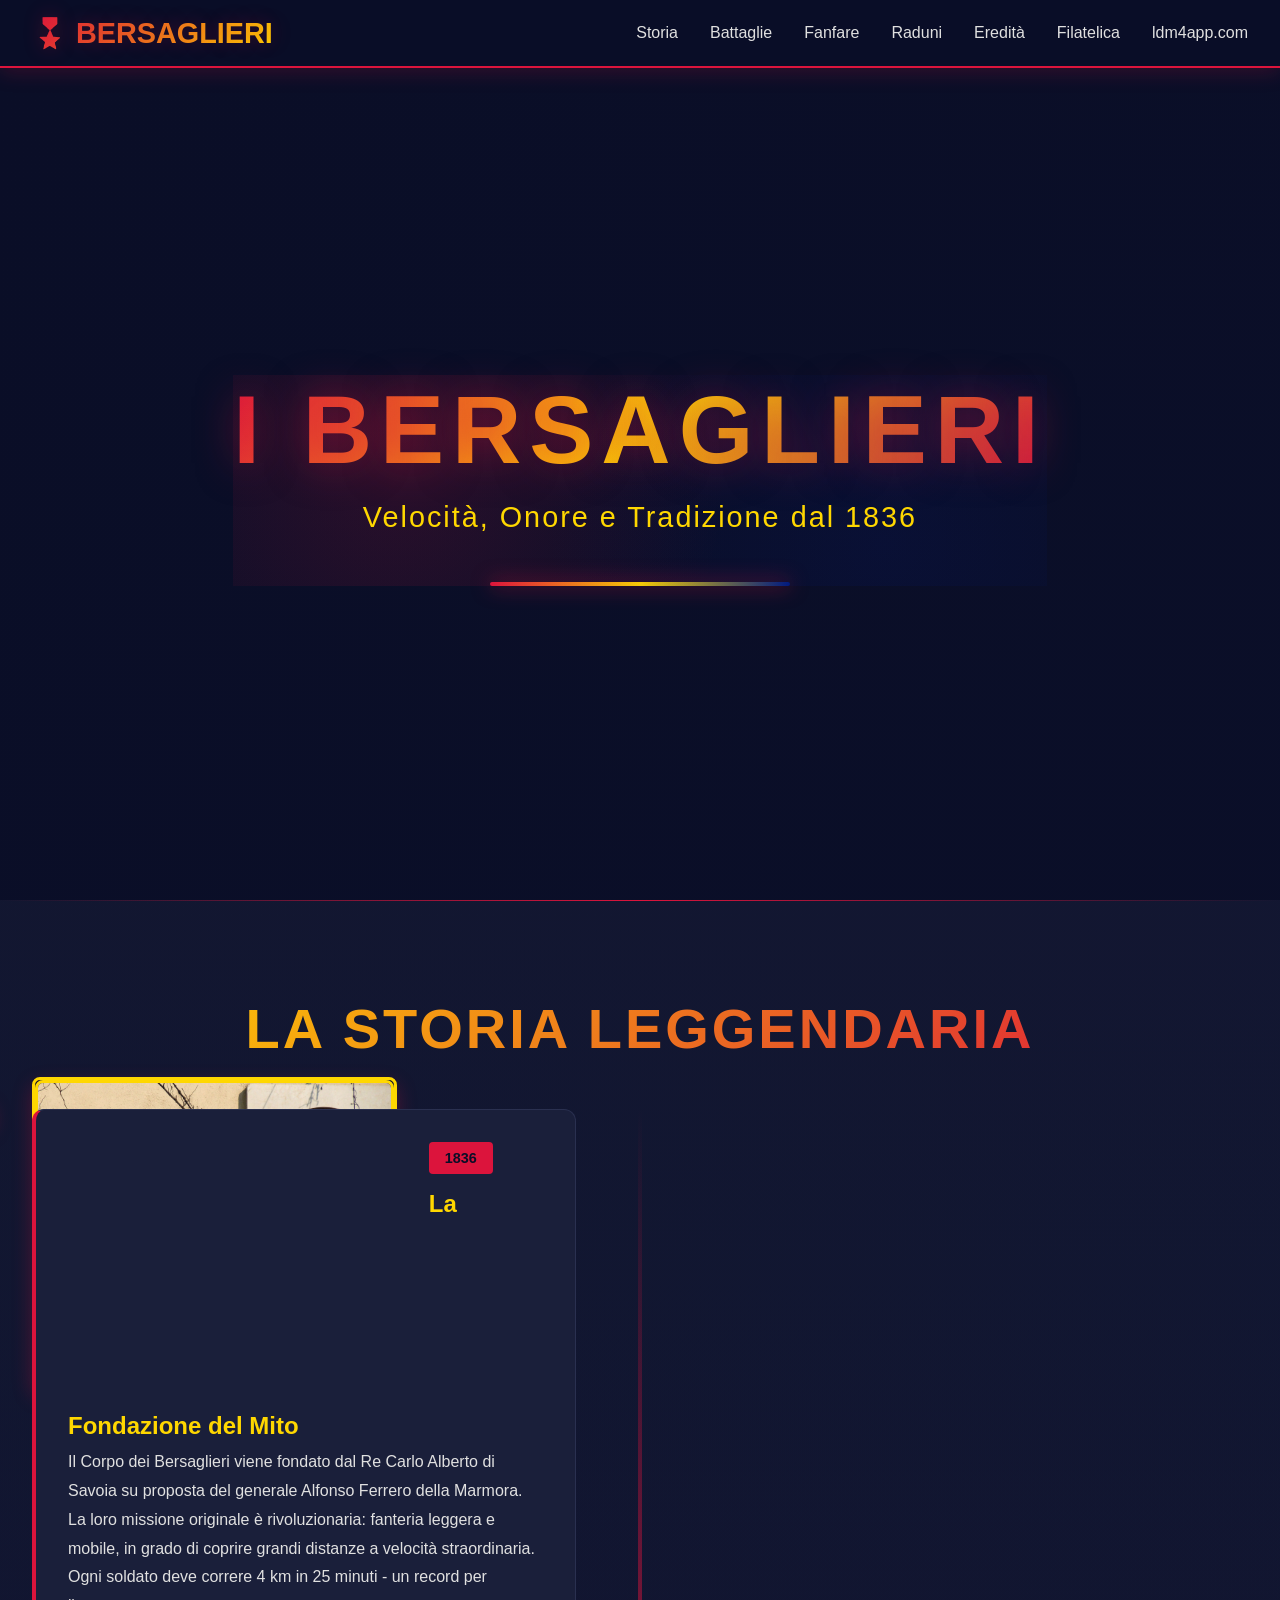
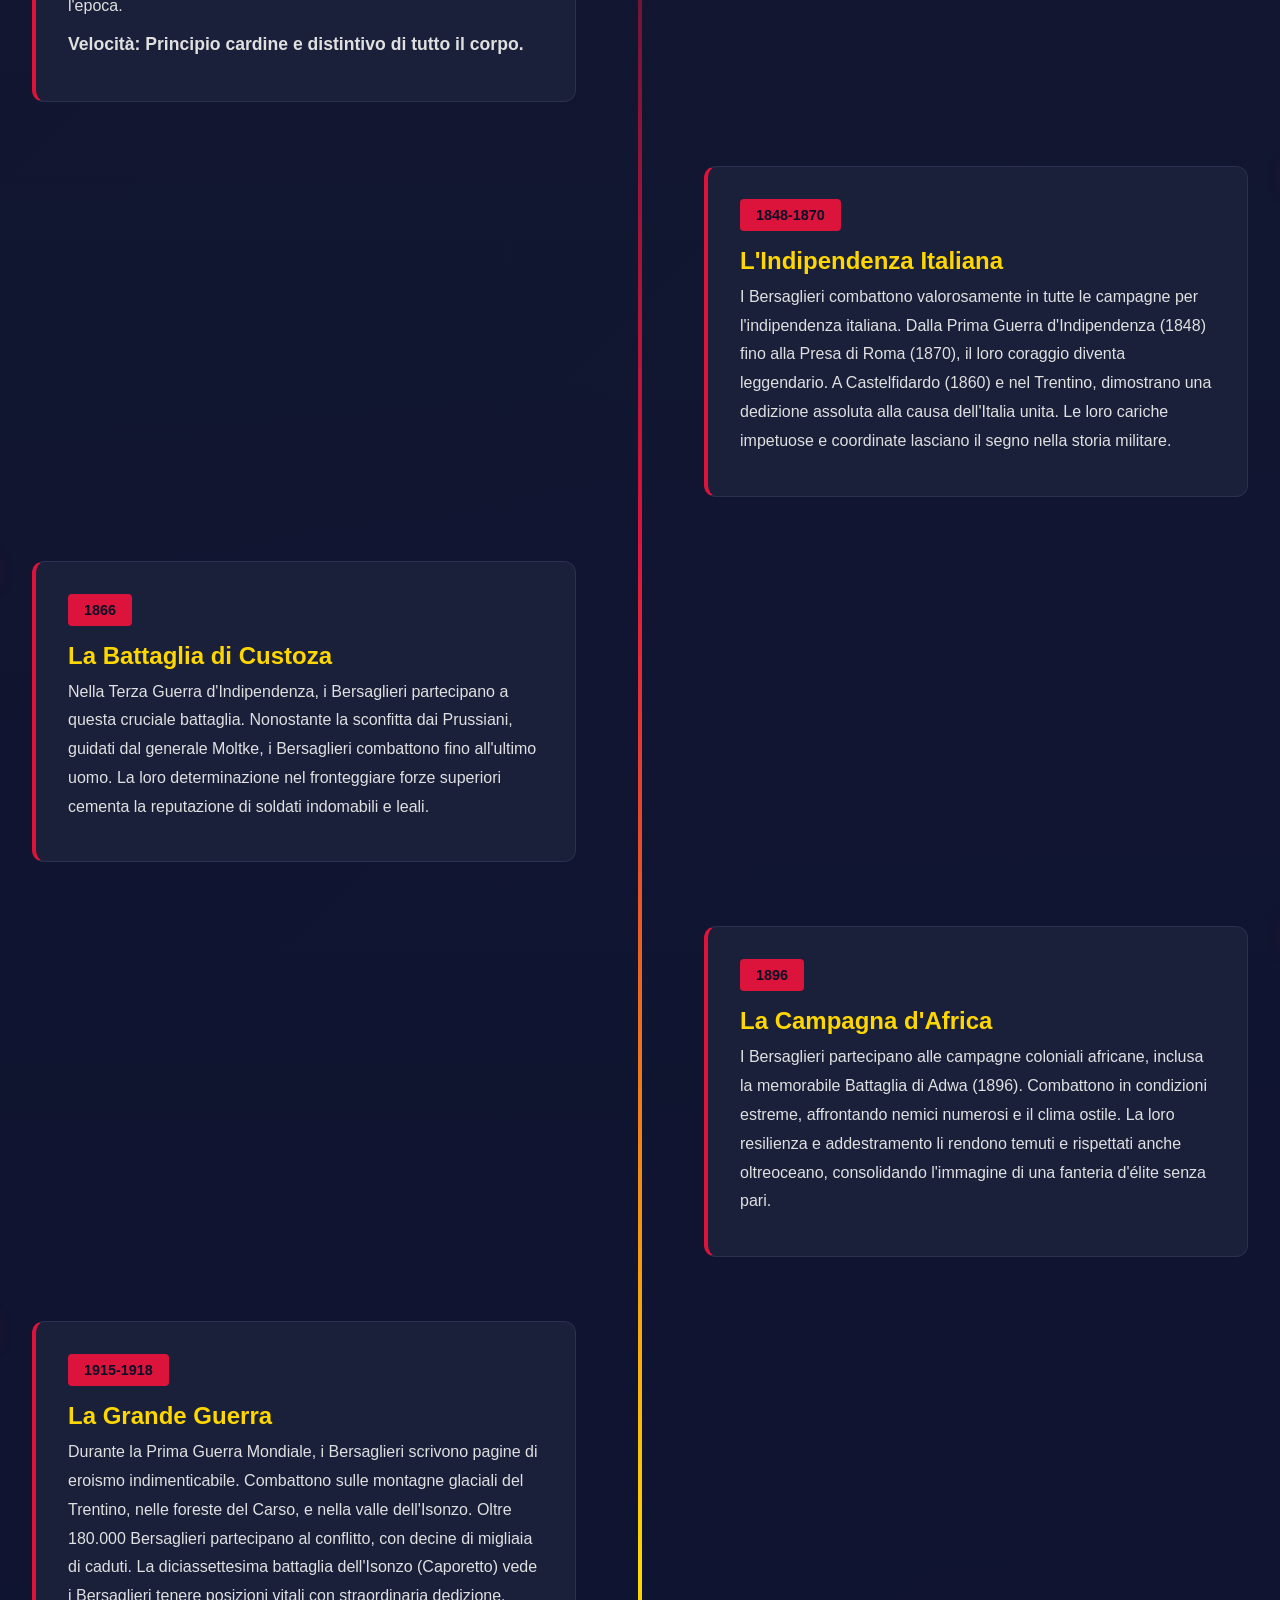
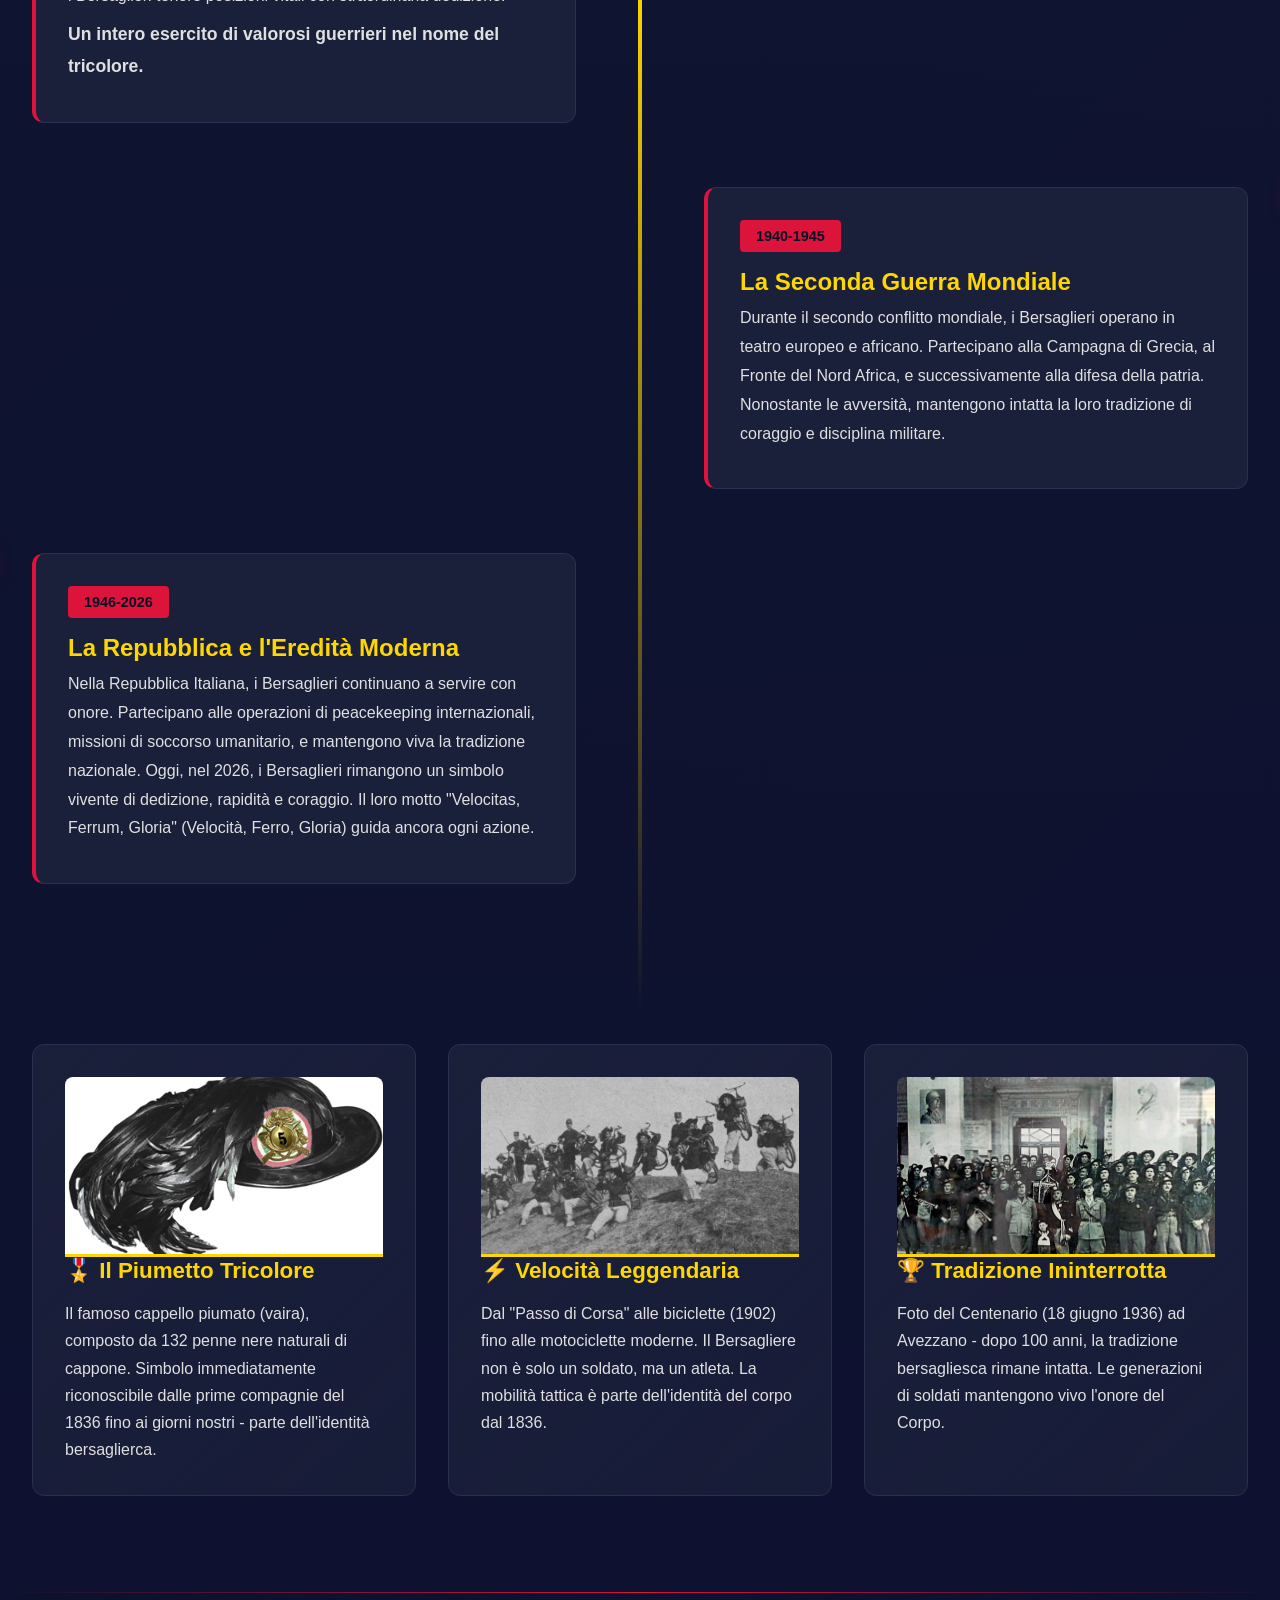
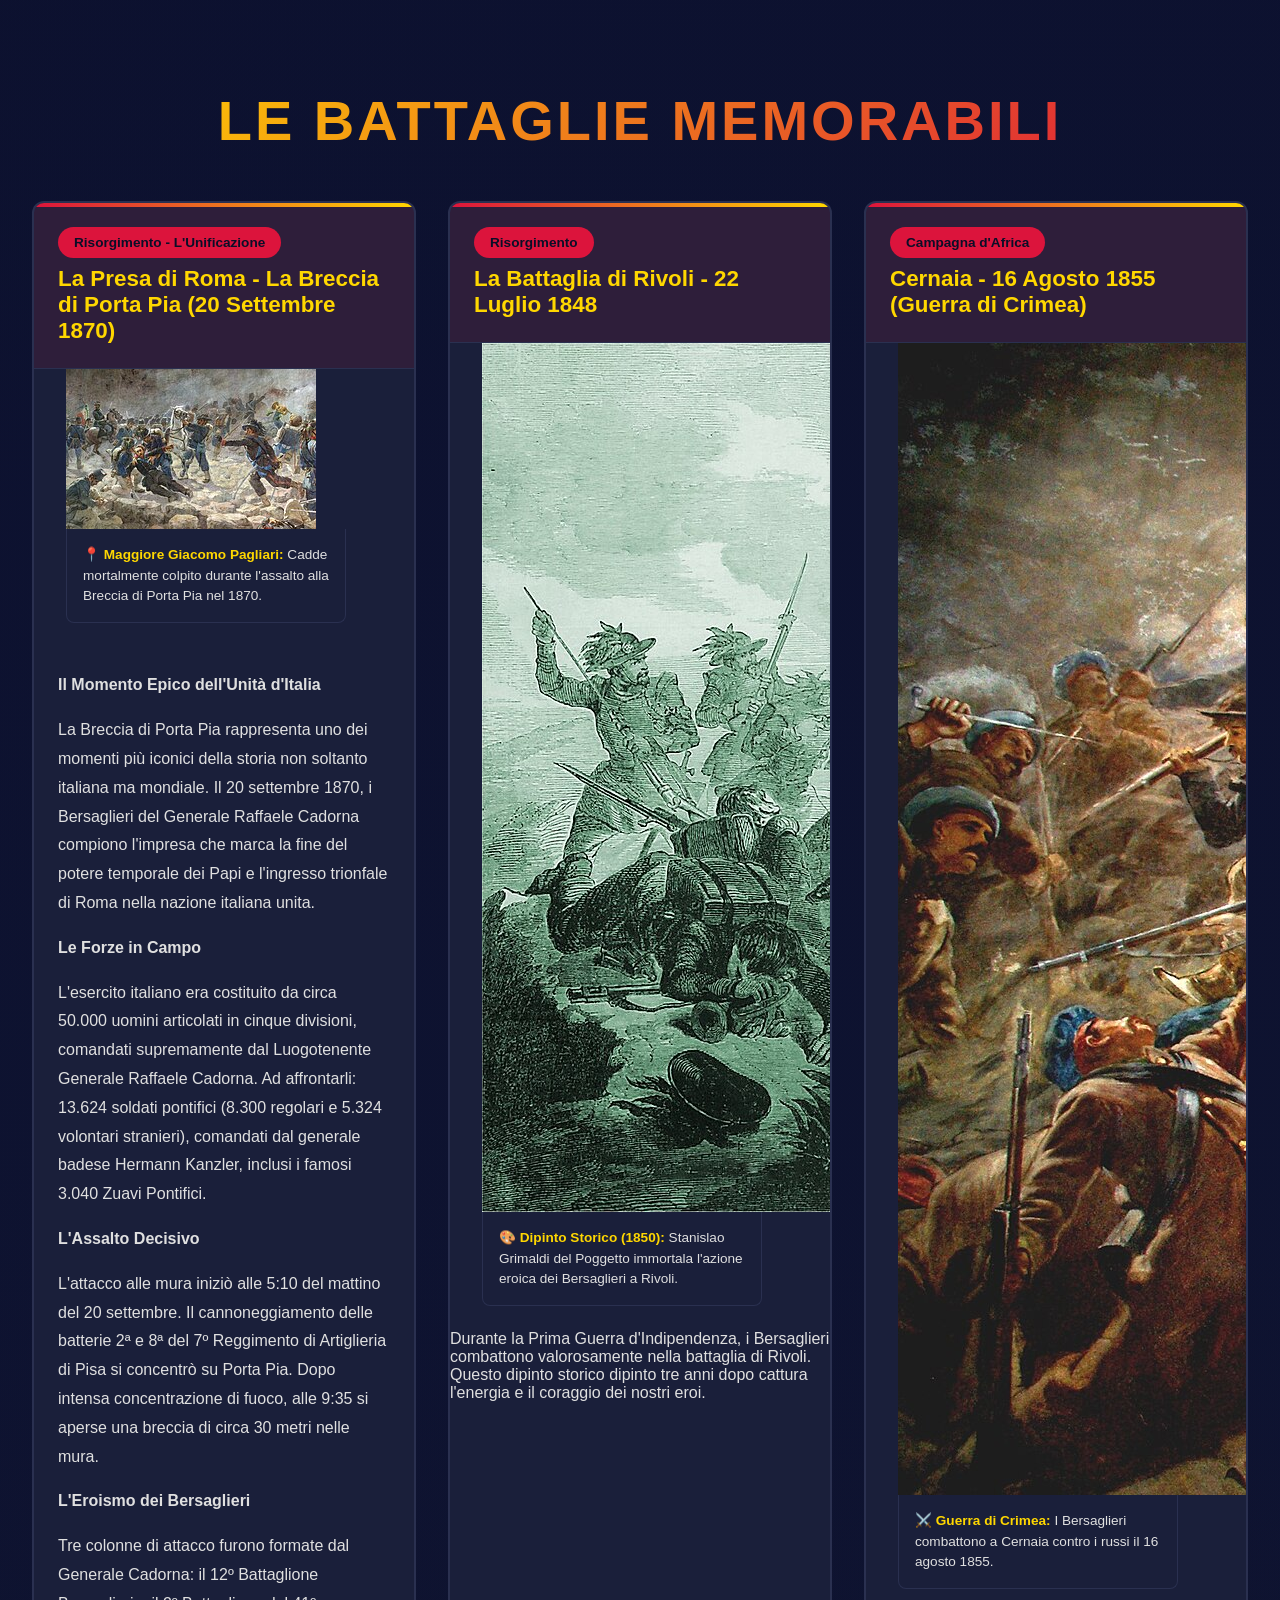
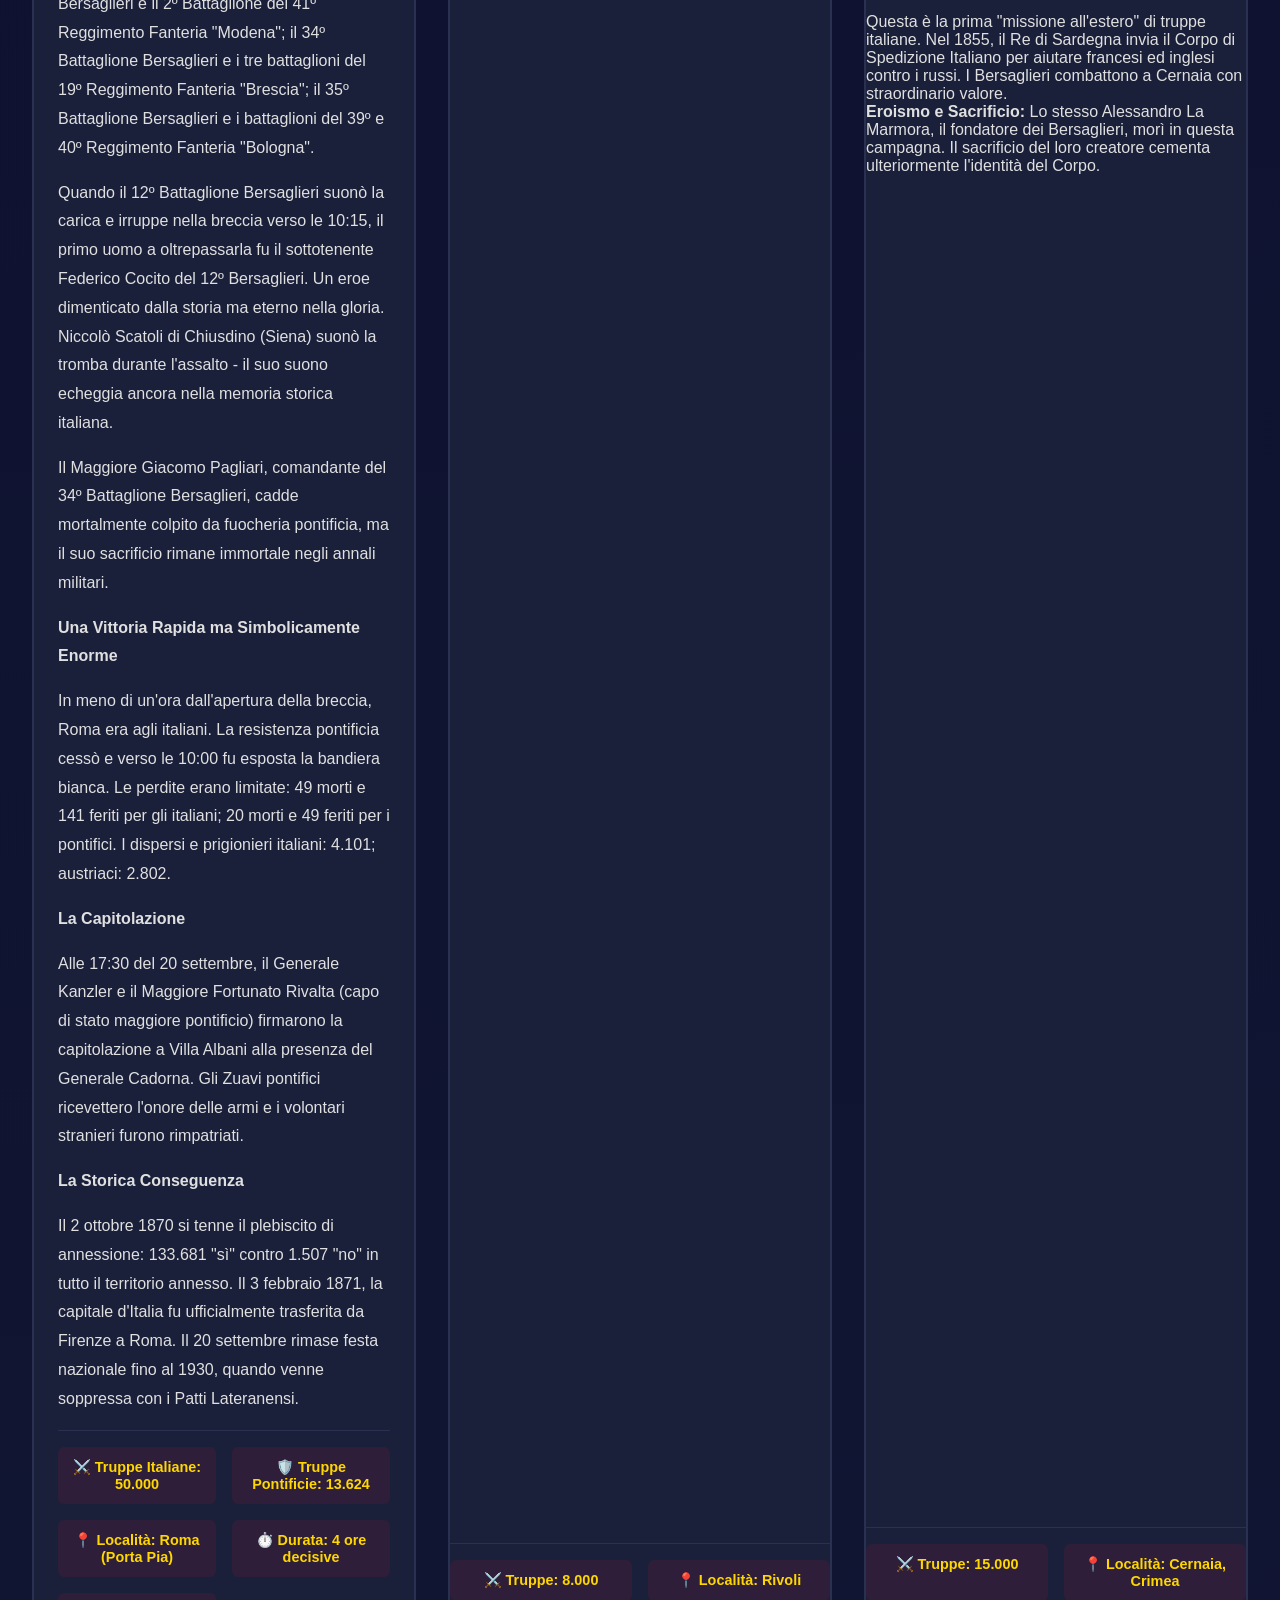
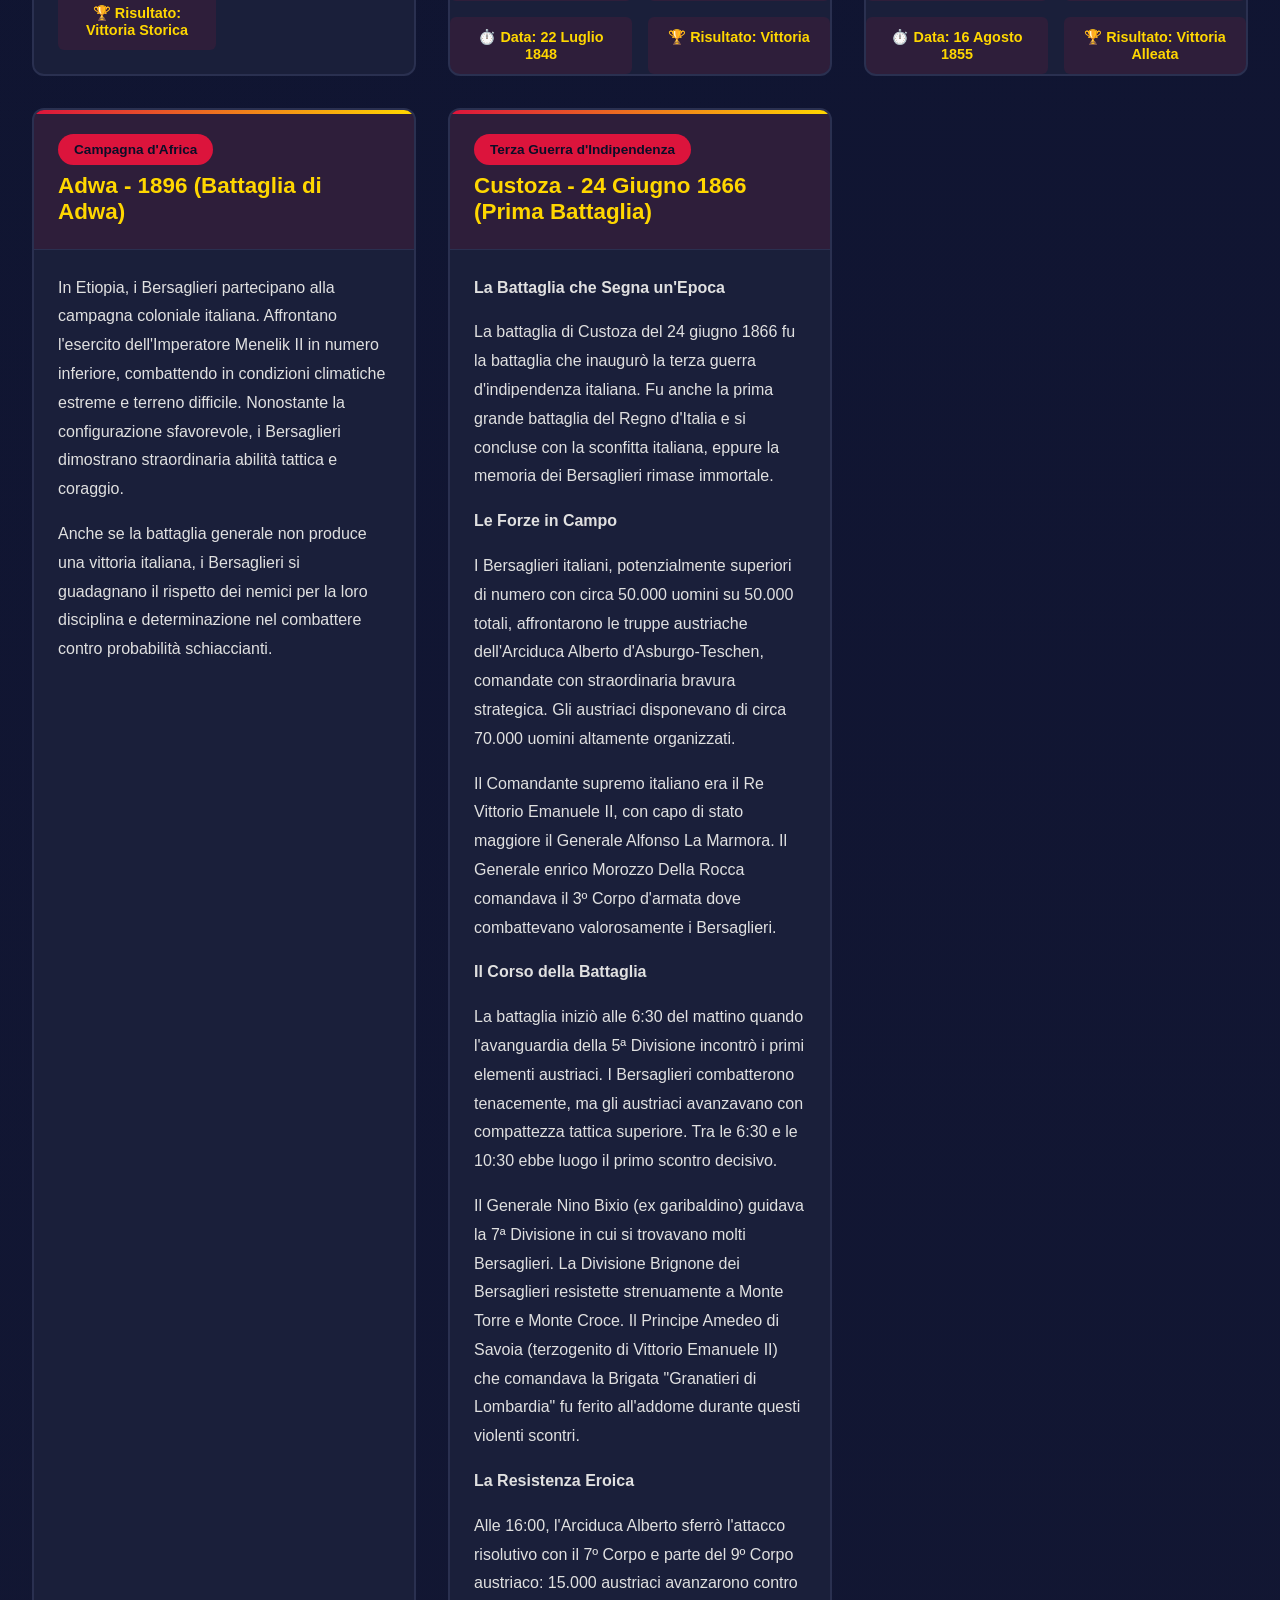
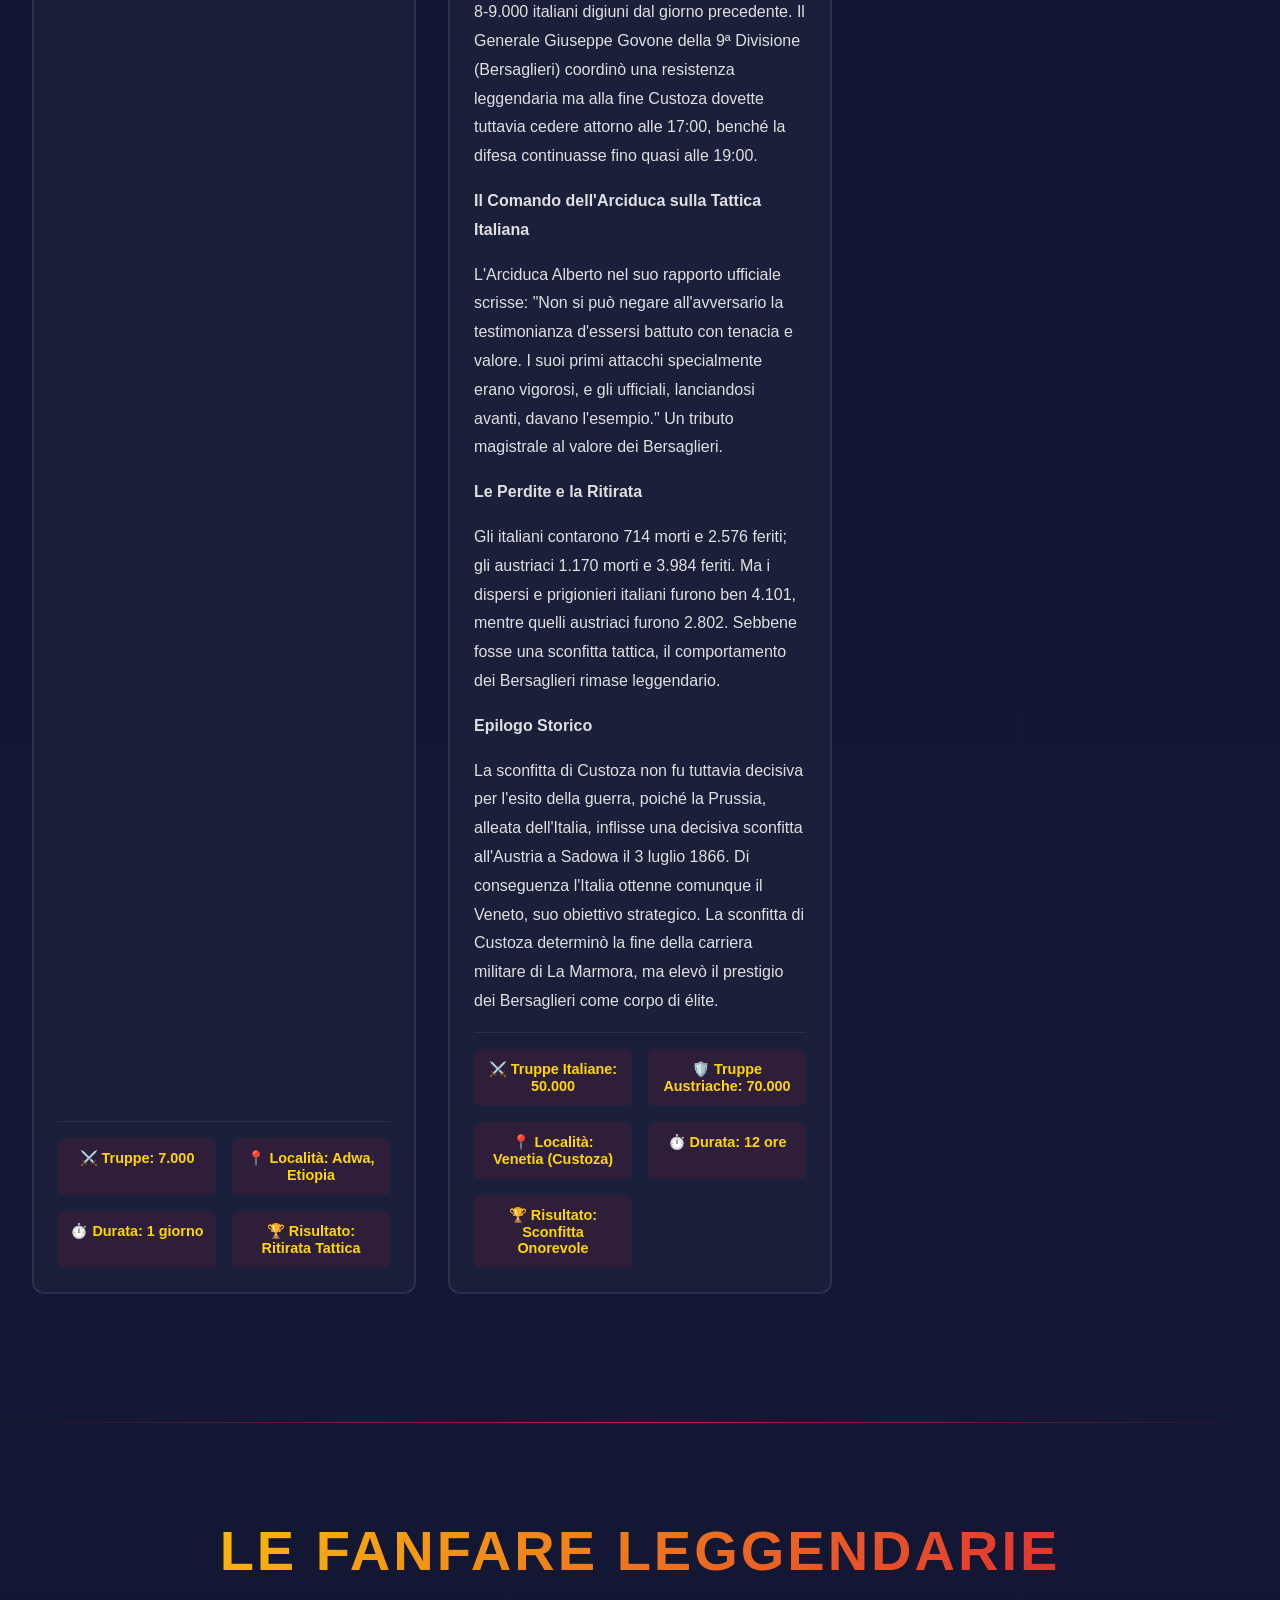
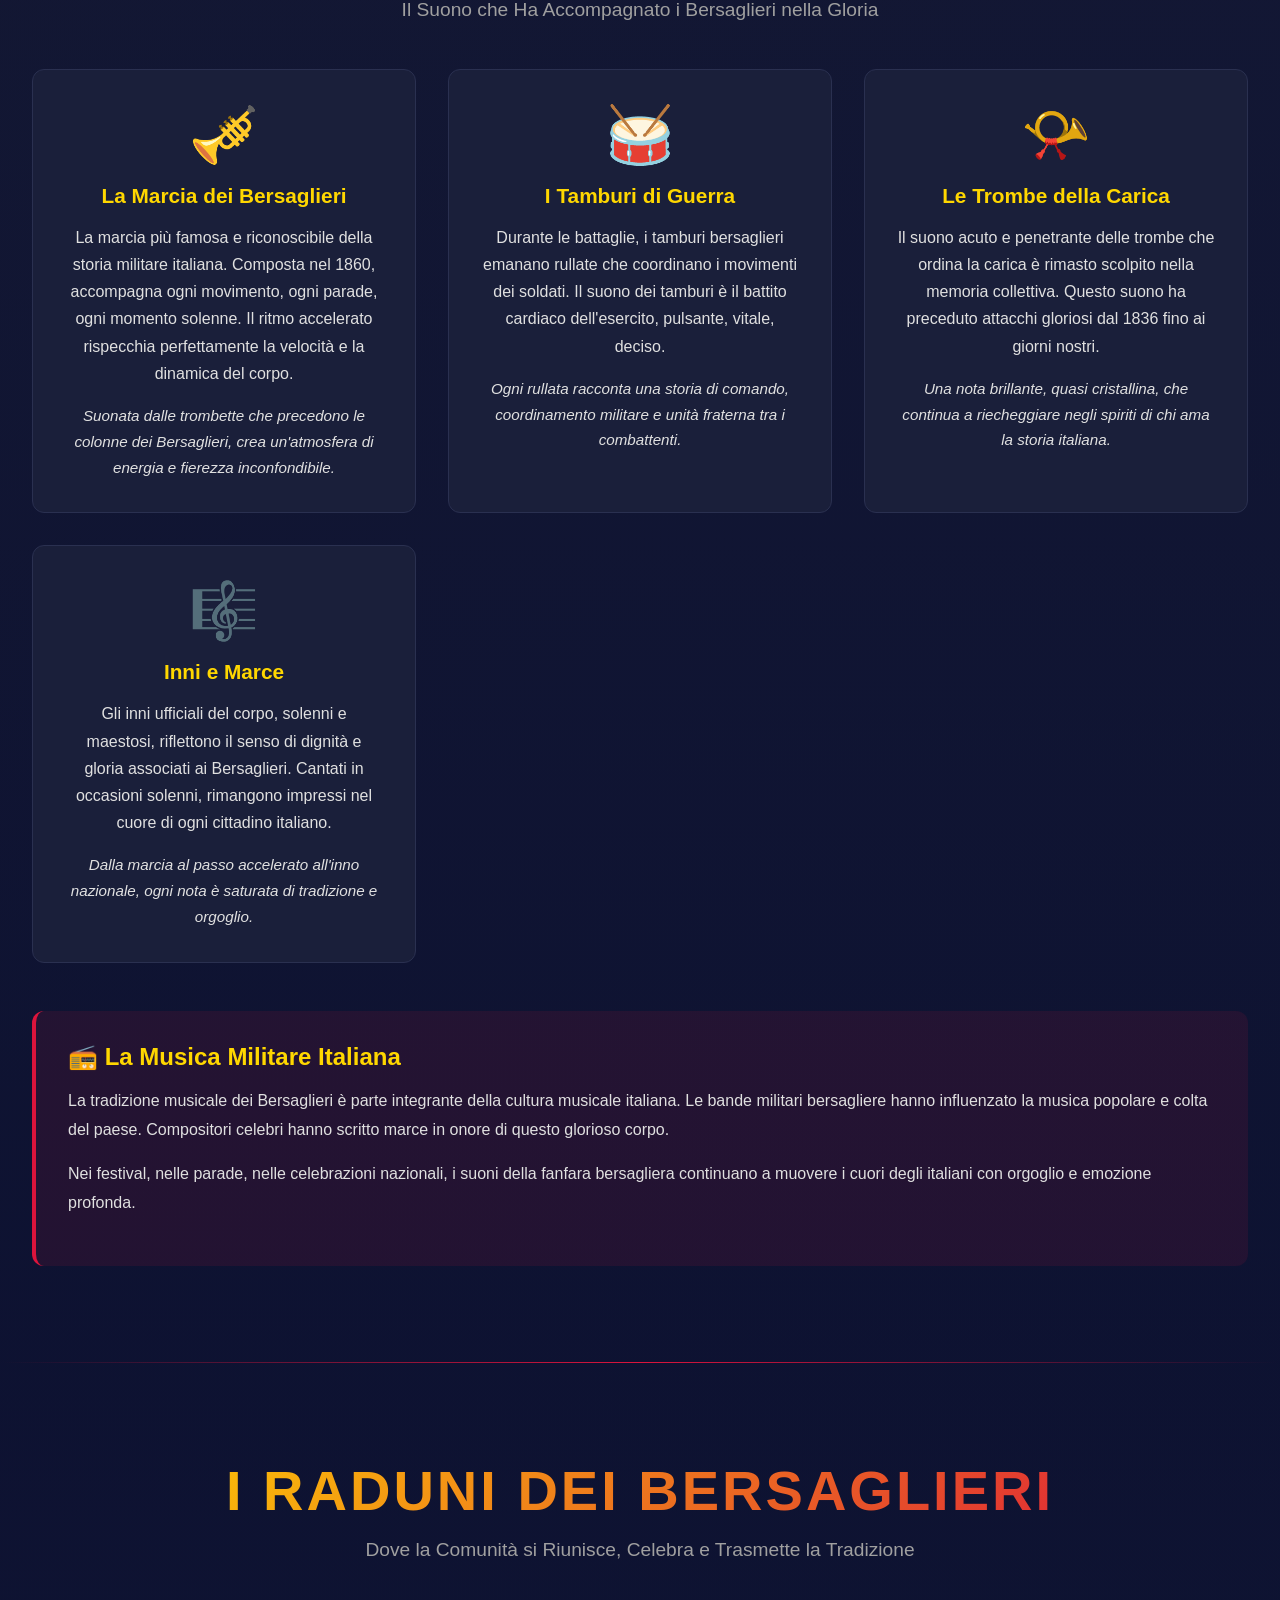
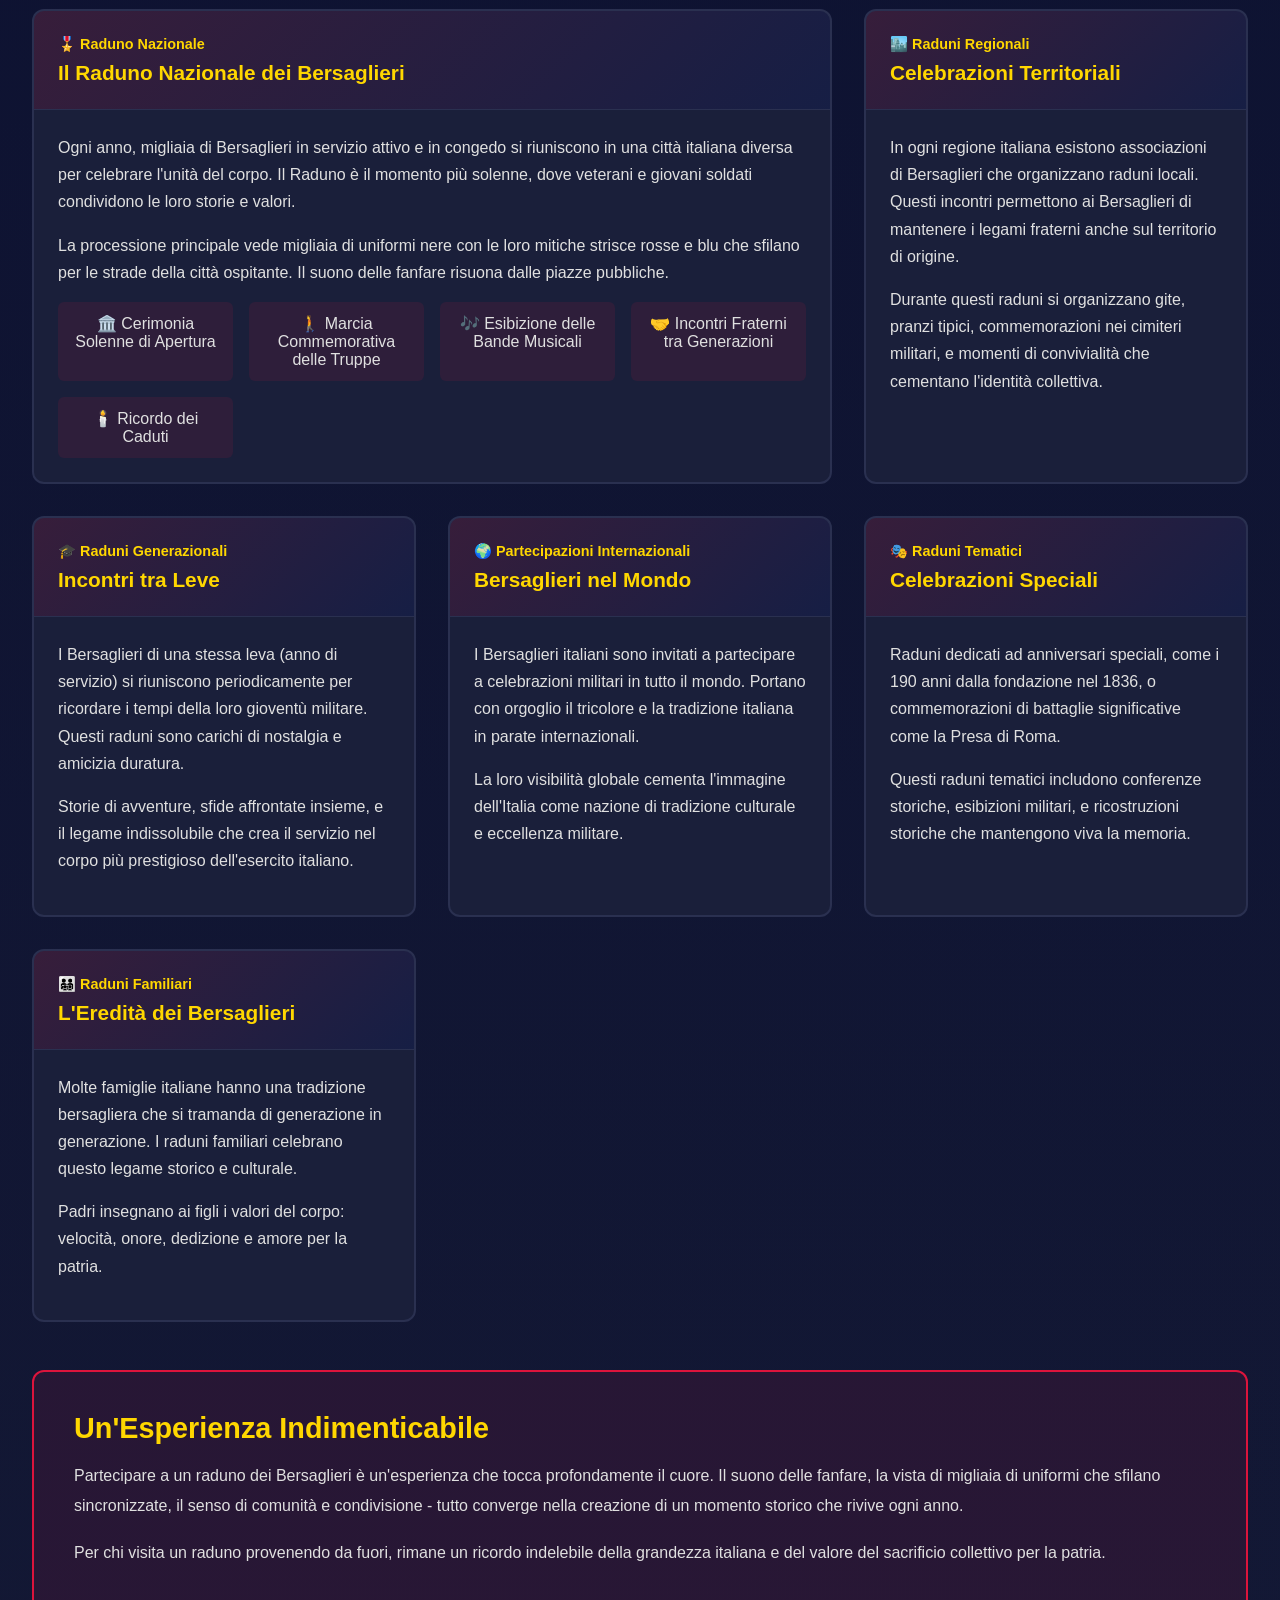
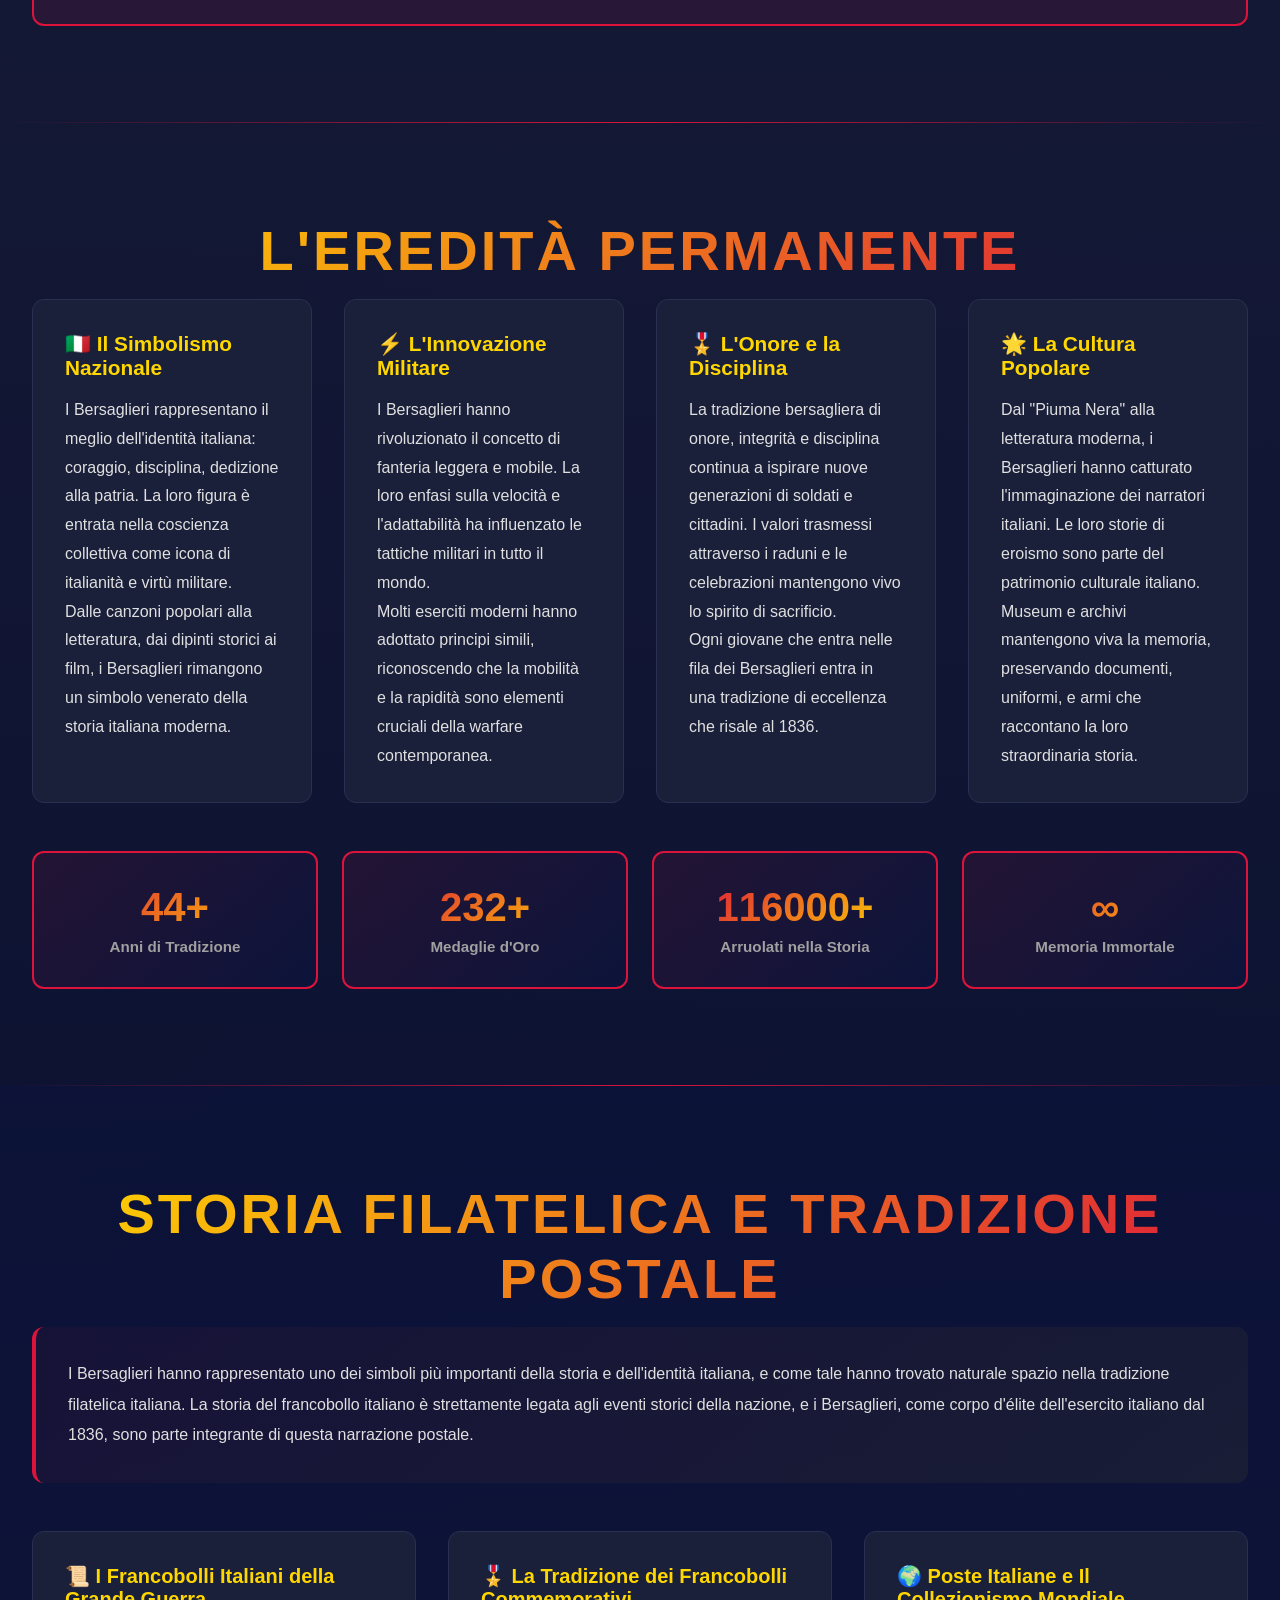
==== commit bf494ed2: "Add files via upload" ====
--- a/index.html
+++ b/index.html
@@ -38,6 +38,14 @@
     <section id="storia" class="section storia-section">
         <div class="container">
             <h2 class="section-title">LA STORIA LEGGENDARIA</h2>
+            
+            <div class="foto-embed-left">
+                <div class="foto-box-inline">
+                    <img src="./foto/Goito-Lapide_ad_Alessandro_Lamarmora.jpg" alt="Lapide La Marmora Goito">
+                    <p class="foto-caption"><strong>📍 Lapide a Goito:</strong> Ricorda il 8 aprile 1848, primo battesimo del fuoco dei Bersaglieri.</p>
+                </div>
+            </div>
+
             <div class="timeline">
                 <div class="timeline-item timeline-item-left">
                     <div class="timeline-content">
@@ -107,16 +115,25 @@
 
             <div class="storia-cards">
                 <div class="card">
-                    <h3>🎖️ Uniformi Distintive</h3>
-                    <p>Il famoso cappello a larga tesa (copricapo caratteristico), l'uniforme con strisce verticali rosso-blu, e il piumaggio nero - simboli immediatamente riconoscibili che rappresentano generazioni di soldati.</p>
+                    <div class="card-foto">
+                        <img src="./foto/5_Rgt_Bersaglieri_vaira.png" alt="Cappello piumato">
+                    </div>
+                    <h3>🎖️ Il Piumetto Tricolore</h3>
+                    <p>Il famoso cappello piumato (vaira), composto da 132 penne nere naturali di cappone. Simbolo immediatamente riconoscibile dalle prime compagnie del 1836 fino ai giorni nostri - parte dell'identità bersaglierca.</p>
                 </div>
                 <div class="card">
+                    <div class="card-foto">
+                        <img src="./foto/Bicycle_Bersaglieri_1902.jpg" alt="Bersaglieri ciclisti">
+                    </div>
                     <h3>⚡ Velocità Leggendaria</h3>
-                    <p>Il Bersagliere non è solo un soldato, ma un atleta. La marcia veloce (fino a 200 passi al minuto) è una caratteristica che li rende unici. La corsa a ritmo accelerato è parte dell'identità del corpo.</p>
+                    <p>Dal "Passo di Corsa" alle biciclette (1902) fino alle motociclette moderne. Il Bersagliere non è solo un soldato, ma un atleta. La mobilità tattica è parte dell'identità del corpo dal 1836.</p>
                 </div>
                 <div class="card">
-                    <h3>🏆 Decorazioni Militari</h3>
-                    <p>Innumerevoli Bersaglieri hanno ricevuto il più alto riconoscimento militare italiano - la Medaglia d'Oro al Valor Militare. Un testimone della loro dedizione e coraggio straordinario.</p>
+                    <div class="card-foto">
+                        <img src="./foto/Centenario_bersaglieri_Avezzano.jpg" alt="Centenario 1936">
+                    </div>
+                    <h3>🏆 Tradizione Ininterrotta</h3>
+                    <p>Foto del Centenario (18 giugno 1936) ad Avezzano - dopo 100 anni, la tradizione bersagliesca rimane intatta. Le generazioni di soldati mantengono vivo l'onore del Corpo.</p>
                 </div>
             </div>
         </div>
@@ -133,6 +150,10 @@
                         <span class="guerra-tag">Risorgimento - L'Unificazione</span>
                         <h3>La Presa di Roma - La Breccia di Porta Pia (20 Settembre 1870)</h3>
                     </div>
+                    <div class="foto-embed-battle">
+                        <img src="./foto/Porta_Pia_Pagliari_Vizzotto.JPG" alt="Porta Pia Pagliari">
+                        <p class="foto-caption-battle"><strong>📍 Maggiore Giacomo Pagliari:</strong> Cadde mortalmente colpito durante l'assalto alla Breccia di Porta Pia nel 1870.</p>
+                    </div>
                     <div class="battaglia-body">
                         <p><strong>Il Momento Epico dell'Unità d'Italia</strong></p>
                         <p>La Breccia di Porta Pia rappresenta uno dei momenti più iconici della storia non soltanto italiana ma mondiale. Il 20 settembre 1870, i Bersaglieri del Generale Raffaele Cadorna compiono l'impresa che marca la fine del potere temporale dei Papi e l'ingresso trionfale di Roma nella nazione italiana unita.</p>
@@ -148,7 +169,7 @@
                         
                         <p>Quando il 12º Battaglione Bersaglieri suonò la carica e irruppe nella breccia verso le 10:15, il primo uomo a oltrepassarla fu il sottotenente Federico Cocito del 12º Bersaglieri. Un eroe dimenticato dalla storia ma eterno nella gloria. Niccolò Scatoli di Chiusdino (Siena) suonò la tromba durante l'assalto - il suo suono echeggia ancora nella memoria storica italiana.</p>
                         
-                        <p>Il Maggiore Giacomo Pagliari, comandante del 34º Battaglione Bersaglieri, cadde mortalmente colpito da fuocheria pontificia ancora ignara della resa, ma il suo sacrificio rimane immortale negli annali militari.</p>
+                        <p>Il Maggiore Giacomo Pagliari, comandante del 34º Battaglione Bersaglieri, cadde mortalmente colpito da fuocheria pontificia, ma il suo sacrificio rimane immortale negli annali militari.</p>
                         
                         <p><strong>Una Vittoria Rapida ma Simbolicamente Enorme</strong></p>
                         <p>In meno di un'ora dall'apertura della breccia, Roma era agli italiani. La resistenza pontificia cessò e verso le 10:00 fu esposta la bandiera bianca. Le perdite erano limitate: 49 morti e 141 feriti per gli italiani; 20 morti e 49 feriti per i pontifici. I dispersi e prigionieri italiani: 4.101; austriaci: 2.802.</p>
@@ -172,41 +193,44 @@
                 <div class="battaglia-card">
                     <div class="battaglia-header">
                         <span class="guerra-tag">Risorgimento</span>
-                        <h3>Castelfidardo - 18 Settembre 1860</h3>
-                    </div>
-                    <div class="battaglia-body">
-                        <p>In questa battaglia memorabile durante la Campagna Meridionale, i Bersaglieri guidati da Enrico Cialdini sconfiggono definitivamente l'esercito papale di Giacomo Antici e Christophe Ney. La Battaglia di Castelfidardo rappresenta un momento cruciale nel completamento dell'unità italiana.</p>
-                        <p>La carica dei Bersaglieri, con le loro baionette brillanti e le grida di guerra, spezza le linee nemiche. In meno di un'ora, il dominio papale sugli Stati Pontifici termina.</p>
-                        <div class="battaglia-stats">
-                            <span>⚔️ Truppe: 11.000</span>
-                            <span>📍 Località: Marche</span>
-                            <span>⏱️ Durata: 1 ora</span>
-                            <span>🏆 Risultato: Vittoria Schiacciante</span>
-                        </div>
-                    </div>
-                </div>
-
-                <div class="battaglia-card">
-                    <div class="battaglia-header">
-                        <span class="guerra-tag">Prima Guerra Mondiale</span>
-                        <h3>La Battaglia dell'Isonzo (1917)</h3>
-                    </div>
-                    <div class="battaglia-body">
-                        <p>Sulle sponde gelate dell'Isonzo, i Bersaglieri combattono una delle campagne più dure della Grande Guerra. Sotto il comando del Generale Cadorna, effettuano dodici offensive su questo fronte devastante. Sopportano condizioni di trincea infernali, freddo estremo, e la costante minaccia austriaca.</p>
-                        <p>Migliaia di Bersaglieri cadono, ma non cedono un palmo di terreno senza lottare. La loro resilienza umana rimane leggendaria negli annali militari.</p>
-                        <div class="battaglia-stats">
-                            <span>⚔️ Truppe: 80.000</span>
-                            <span>📍 Località: Isonzo</span>
-                            <span>⏱️ Durata: 3 anni</span>
-                            <span>🏆 Risultato: Vittoria di Attrito</span>
-                        </div>
+                        <h3>La Battaglia di Rivoli - 22 Luglio 1848</h3>
+                    </div>
+                    <div class="foto-embed-battle">
+                        <img src="./foto/Stanislao_Grimaldi_del_Poggetto,_Bersaglieri_alla_Battaglia_di_Rivoli,_22_luglio_1848_(Bersaglieri_at_the_Battle_of_Rivoli,_22_July_1848)_(1850).jpg" alt="Battaglia Rivoli">
+                        <p class="foto-caption-battle"><strong>🎨 Dipinto Storico (1850):</strong> Stanislao Grimaldi del Poggetto immortala l'azione eroica dei Bersaglieri a Rivoli.</p>
+                    </div>
+                    <p>Durante la Prima Guerra d'Indipendenza, i Bersaglieri combattono valorosamente nella battaglia di Rivoli. Questo dipinto storico dipinto tre anni dopo cattura l'energia e il coraggio dei nostri eroi.</p>
+                    <div class="battaglia-stats">
+                        <span>⚔️ Truppe: 8.000</span>
+                        <span>📍 Località: Rivoli</span>
+                        <span>⏱️ Data: 22 Luglio 1848</span>
+                        <span>🏆 Risultato: Vittoria</span>
                     </div>
                 </div>
 
                 <div class="battaglia-card">
                     <div class="battaglia-header">
                         <span class="guerra-tag">Campagna d'Africa</span>
-                        <h3>Adwa - 1896 (Battaglia di Adua)</h3>
+                        <h3>Cernaia - 16 Agosto 1855 (Guerra di Crimea)</h3>
+                    </div>
+                    <div class="foto-embed-battle">
+                        <img src="./foto/Crimea_Cernaia_DeStefani.JPG" alt="Battaglia Cernaia">
+                        <p class="foto-caption-battle"><strong>⚔️ Guerra di Crimea:</strong> I Bersaglieri combattono a Cernaia contro i russi il 16 agosto 1855.</p>
+                    </div>
+                    <p>Questa è la prima "missione all'estero" di truppe italiane. Nel 1855, il Re di Sardegna invia il Corpo di Spedizione Italiano per aiutare francesi ed inglesi contro i russi. I Bersaglieri combattono a Cernaia con straordinario valore.</p>
+                    <p><strong>Eroismo e Sacrificio:</strong> Lo stesso Alessandro La Marmora, il fondatore dei Bersaglieri, morì in questa campagna. Il sacrificio del loro creatore cementa ulteriormente l'identità del Corpo.</p>
+                    <div class="battaglia-stats">
+                        <span>⚔️ Truppe: 15.000</span>
+                        <span>📍 Località: Cernaia, Crimea</span>
+                        <span>⏱️ Data: 16 Agosto 1855</span>
+                        <span>🏆 Risultato: Vittoria Alleata</span>
+                    </div>
+                </div>
+
+                <div class="battaglia-card">
+                    <div class="battaglia-header">
+                        <span class="guerra-tag">Campagna d'Africa</span>
+                        <h3>Adwa - 1896 (Battaglia di Adwa)</h3>
                     </div>
                     <div class="battaglia-body">
                         <p>In Etiopia, i Bersaglieri partecipano alla campagna coloniale italiana. Affrontano l'esercito dell'Imperatore Menelik II in numero inferiore, combattendo in condizioni climatiche estreme e terreno difficile. Nonostante la configurazione sfavorevole, i Bersaglieri dimostrano straordinaria abilità tattica e coraggio.</p>
@@ -364,7 +388,7 @@
                     </div>
                     <div class="raduno-body">
                         <p>I Bersaglieri italiani sono invitati a partecipare a celebrazioni militari in tutto il mondo. Portano con orgoglio il tricolore e la tradizione italiana in parate internazionali.</p>
-                        <p>La loro visibilità globale cementa l'immagine dell'Italia come nazione di tradizione cultura e eccellenza militare.</p>
+                        <p>La loro visibilità globale cementa l'immagine dell'Italia come nazione di tradizione culturale e eccellenza militare.</p>
                     </div>
                 </div>
 
@@ -536,7 +560,7 @@
                             <img src="./francobolli/bersaglieri50_big.jpg" alt="Francobollo Bersaglieri 1950">
                         </div>
                         <h4>🏆 Commemorativo della Pace - 1950</h4>
-                        <p><strong>Significato Storico:</strong> Emesso nel 1950, rappresenta il rinascimento dei Bersaglieri nel secondo dopoguerra. Dopo la caduta del fascismo, il reparticelebra il ritorno della tradizione militare italiana, il ritorno alla gloria e all'onore che avevano contraddistinto la storia prebelica.</p>
+                        <p><strong>Significato Storico:</strong> Emesso nel 1950, rappresenta il rinascimento dei Bersaglieri nel secondo dopoguerra. Dopo la caduta del fascismo, il reparto celebra il ritorno della tradizione militare italiana, il ritorno alla gloria e all'onore che avevano contraddistinto la storia prebelica.</p>
                         <p><strong>Messaggio Filatelico:</strong> Riconciliazione e rinascita - i Bersaglieri come elemento di continuità nella storia nazionale italiana, superando il drammatico periodo della guerra.</p>
                     </div>
 
@@ -568,7 +592,88 @@
 
             <div class="filatelica-conclusion">
                 <p><strong>Attraverso la filatelica, i Bersaglieri rimangono eternamente celebrati.</strong></p>
-                <p>I francobolli sono testimonianze di carta di un'epoca dove il coraggio, l'onore, e la dedizione alla patria prenstavano forma nelle uniformi piumate e nelle cariche impetuose. La tradizione filatelica italiana continua a preservare questa memoria, assicurando che le generazioni future possano toccare e contemplare la gloria di coloro che hanno date tutto per l'Italia.</p>
+                <p>I francobolli sono testimonianze di carta di un'epoca dove il coraggio, l'onore, e la dedizione alla patria presentavano forma nelle uniformi piumate e nelle cariche impetuose. La tradizione filatelica italiana continua a preservare questa memoria, assicurando che le generazioni future possano toccare e contemplare la gloria di coloro che hanno dato tutto per l'Italia.</p>
+            </div>
+        </div>
+    </section>
+
+    <!-- GALLERIA STORICA COMPLETA -->
+    <section class="galleria-completa">
+        <div class="container">
+            <h2 class="section-title">📸 GALLERIA STORICA COMPLETA - 190 Anni di Tradizione</h2>
+            <p class="galleria-intro">Tutte le foto documentate che raccontano la storia dei Bersaglieri dal 1836 al 2026. Uniformi, monumenti, battaglie,innovazioni e gesta eroiche.</p>
+            
+            <div class="gallery-grid-complete">
+                <div class="gallery-item-large">
+                    <img src="./foto/Monument_to_the_Bersagliere_(Rome).jpg" alt="Monumento Roma">
+                    <h3>🏛️ Monumento al Bersagliere - Roma (Piazzale Porta Pia)</h3>
+                    <p>Eretto nel 1936 durante il centenario, questo monumento è il cuore pulsante della memoria bersaglierca. Centro spirituale dove ogni 18 giugno si radunano i Bersaglieri di tutto il mondo per celebrare la fondazione del Corpo nel 1836.</p>
+                </div>
+
+                <div class="gallery-item-large">
+                    <img src="./foto/Stanislao_Grimaldi_del_Poggetto,_Bersaglieri_alla_Battaglia_di_Rivoli,_22_luglio_1848_(Bersaglieri_at_the_Battle_of_Rivoli,_22_July_1848)_(1850).jpg" alt="Rivoli Dipinto">
+                    <h3>🎨 Dipinto: Battaglia di Rivoli (22 Luglio 1848)</h3>
+                    <p>Stanislao Grimaldi del Poggetto immortala nel 1850 l'azione eroica dei Bersaglieri nella Prima Guerra d'Indipendenza italiana. I guerrieri corrono verso il nemico, le baionette brillano al sole - simbolo eterno dell'impetuosità bersaglierca.</p>
+                </div>
+
+                <div class="gallery-item-large">
+                    <img src="./foto/Porta_Pia_Pagliari_Vizzotto.JPG" alt="Porta Pia">
+                    <h3>⚔️ Maggiore Giacomo Pagliari - Breccia di Porta Pia (20 Settembre 1870)</h3>
+                    <p>Il comandante del 34º Battaglione Bersaglieri cadde mortalmente colpito durante l'assalto storico a Porta Pia. La sua morte rappresenta il sacrificio supremo per l'unità d'Italia. Il 20 settembre 1870 rimane il giorno più glorioso dei Bersaglieri - la Presa di Roma.</p>
+                </div>
+
+                <div class="gallery-item-large">
+                    <img src="./foto/Crimea_Cernaia_DeStefani.JPG" alt="Cernaia">
+                    <h3>🌍 Battaglia della Cernaia - 16 Agosto 1855 (Guerra di Crimea)</h3>
+                    <p>La prima "missione all'estero" di truppe italiane. I Bersaglieri combattono valorosamente per la causa alleata contro i russi, consolidando la reputazione italiana sullo scenario militare mondiale. Alessandro La Marmora stesso, il fondatore, morì in questa campagna.</p>
+                </div>
+
+                <div class="gallery-item-large">
+                    <img src="./foto/5_Rgt_Bersaglieri_vaira.png" alt="Cappello piumato">
+                    <h3>⭐ Il Cappello Piumato (Vaira)</h3>
+                    <p>Il simbolo più riconoscibile dei Bersaglieri: 132 penne nere naturali di cappone che rappresentano "plasticamente ardore e impeto". Dal 1836 fino ai giorni nostri, il piumetto rimane il simbolo d'identità più forte del Corpo.</p>
+                </div>
+
+                <div class="gallery-item-large">
+                    <img src="./foto/Copricapo10.gif" alt="Fez">
+                    <h3>🎓 Il Fez - Eredità della Guerra di Crimea (1855)</h3>
+                    <p>Dopo la Battaglia della Cernaia, gli Zuavi francesi regalarono il fez ai Bersaglieri in segno di ammirazione. Divenne un'parte iconografica della divisa moderna, simboleggiando il cameratismo internazionale e la gloria bellica italiana.</p>
+                </div>
+
+                <div class="gallery-item-large">
+                    <img src="./foto/Bicycle_Bersaglieri_1902.jpg" alt="Ciclisti 1902">
+                    <h3>🚴 Bersaglieri Ciclisti - 1902</h3>
+                    <p>L'innovazione tattica che portò alla specialità dei "Bersaglieri Ciclisti". Nel 1910 ogni reggimento avrebbe ricevuto un battaglione ciclisti. Questa foto del 1902 mostra i precursori di questa rivoluzione militare - la velocità adattata alla tecnologia moderna.</p>
+                </div>
+
+                <div class="gallery-item-large">
+                    <img src="./foto/BicycleBersaglieri2.jpg" alt="Ciclisti WWI">
+                    <h3>🚴 Bersaglieri Ciclisti - Prima Guerra Mondiale</h3>
+                    <p>Durante la Grande Guerra (1915-1918), il Corpo raggiunse l'apice con 4 Gruppi battaglioni ciclisti. Questi reparti combattevano con straordinaria mobilità tattica, affrontando il nemico dal Carso all'Isonzo in condizioni devastanti.</p>
+                </div>
+
+                <div class="gallery-item-large">
+                    <img src="./foto/1941._Итальянские_мотоциклисты-берсальеры_в_пригороде_Сталино.jpeg" alt="Motociclisti 1941">
+                    <h3>🏍️ Motociclisti Bersaglieri - Fronte Russo 1941</h3>
+                    <p>L'evoluzione moderna della mobilità tattica: motociclisti bersaglieri sul fronte orientale (Operazione Barbarossa). Rappresentano la punta di diamante della fanteria mobile italiana a fianco dei panzer tedeschi, affrontando l'inverno russo con straordinario coraggio.</p>
+                </div>
+
+                <div class="gallery-item-large">
+                    <img src="./foto/Centenario_bersaglieri_Avezzano.jpg" alt="Centenario">
+                    <h3>🎉 Centenario della Fondazione - Avezzano, 18 Giugno 1936</h3>
+                    <p>La celebrazione del centesimo anniversario della fondazione (1836-1936). La foto mostra la sezione "A. Mattei" di Avezzano con la storica fanfara durante il corteo. Testimonianza di come la tradizione rimase viva e vitale attraverso i decenni.</p>
+                </div>
+
+                <div class="gallery-item-large">
+                    <img src="./foto/Goito-Lapide_ad_Alessandro_Lamarmora.jpg" alt="La Marmora">
+                    <h3>🏛️ Lapide ad Alessandro La Marmora - Goito</h3>
+                    <p>Il luogo dove tutto iniziò: Goito, 8 aprile 1848. I Bersaglieri ricevono il loro primo battesimo del fuoco sotto il comando innovativo di Alessandro La Marmora. La lapide ricorda il nascere della gloria bersaglierca e rimane sacra per ogni generazione di soldati.</p>
+                </div>
+            </div>
+
+            <div class="gallery-conclusione">
+                <p><strong>✦ MEMORIA VISIVA DI 190 ANNI ✦</strong></p>
+                <p>Queste 11 immagini raccontano l'evoluzione costante dei Bersaglieri dalle loro origini come fanteria leggera a Torino nel 1836, passando per i gloriosi campi di battaglia del Risorgimento, le campagne esterne (Crimea, Etiopia), le due guerre mondiali, fino alla loro presenza contemporanea nelle missioni di pace ONU. La tradizione rimane intatta: il piumetto tricolore, il Passo di Corsa, il grido "Urrà!", il cameratismo tra generazioni. In 190 anni, il Corpo ha garantito che nessun percorso fosse inaccessibile, nessun nemico invincibile. Questa è la storia visiva di una specialità militare immortale.</p>
             </div>
         </div>
     </section>
--- a/styles.css
+++ b/styles.css
@@ -999,6 +999,201 @@
     font-size: 0.9rem;
 }
 
+/* EMBEDDED PHOTOS IN TEXT */
+.foto-embed-left {
+    float: left;
+    margin: 0 2rem 1.5rem 0;
+    width: 30%;
+    min-width: 250px;
+}
+
+.foto-embed-battle {
+    float: right;
+    margin: 0 0 1.5rem 2rem;
+    width: 35%;
+    min-width: 280px;
+}
+
+.foto-box-inline,
+.foto-box-inline img {
+    width: 100%;
+    border-radius: 8px;
+    border: 3px solid var(--accent-color);
+    overflow: hidden;
+    box-shadow: 0 8px 20px rgba(220, 20, 60, 0.3);
+}
+
+.foto-box-inline img,
+.foto-box-inline img {
+    display: block;
+    width: 100%;
+    height: auto;
+}
+
+.foto-caption,
+.foto-caption-battle {
+    background: var(--card-bg);
+    padding: 1rem;
+    color: var(--text-light);
+    font-size: 0.85rem;
+    line-height: 1.5;
+    border: 1px solid var(--border-color);
+    border-top: none;
+    border-radius: 0 0 8px 8px;
+    margin-top: -4px;
+}
+
+.foto-caption strong,
+.foto-caption-battle strong {
+    color: var(--accent-color);
+}
+
+/* CARD WITH PHOTO */
+.story-cards .card {
+    position: relative;
+    overflow: hidden;
+}
+
+.card-foto {
+    width: 100%;
+    height: 180px;
+    overflow: hidden;
+    border-radius: 8px 8px 0 0;
+    border-bottom: 3px solid var(--accent-color);
+}
+
+.card-foto img {
+    width: 100%;
+    height: 100%;
+    object-fit: cover;
+    transition: transform 0.3s ease;
+}
+
+.card:hover .card-foto img {
+    transform: scale(1.1);
+}
+
+/* Responsive */
+@media (max-width: 768px) {
+    .foto-embed-left,
+    .foto-embed-battle {
+        float: none;
+        width: 100%;
+        margin: 1.5rem 0;
+    }
+}
+
+/* COMPLETE PHOTO GALLERY */
+.galleria-completa {
+    background: linear-gradient(135deg, rgba(220, 20, 60, 0.05) 0%, rgba(0, 26, 128, 0.05) 100%);
+    padding: 4rem 0;
+    margin-top: 3rem;
+}
+
+.galleria-intro {
+    text-align: center;
+    color: var(--text-light);
+    font-size: 1.05rem;
+    margin-bottom: 3rem;
+    line-height: 1.6;
+}
+
+.gallery-grid-complete {
+    display: grid;
+    grid-template-columns: repeat(auto-fit, minmax(400px, 1fr));
+    gap: 2.5rem;
+    margin-bottom: 3rem;
+}
+
+.gallery-item-large {
+    background: var(--card-bg);
+    border-radius: 12px;
+    overflow: hidden;
+    border: 2px solid var(--border-color);
+    transition: all 0.4s ease;
+    display: flex;
+    flex-direction: column;
+    box-shadow: 0 8px 24px rgba(220, 20, 60, 0.15);
+}
+
+.gallery-item-large:hover {
+    border-color: var(--accent-color);
+    transform: translateY(-8px);
+    box-shadow: 0 16px 40px rgba(220, 20, 60, 0.25);
+}
+
+.gallery-item-large img {
+    width: 100%;
+    height: 280px;
+    object-fit: cover;
+    transition: transform 0.4s ease;
+    border-bottom: 3px solid var(--primary-color);
+}
+
+.gallery-item-large:hover img {
+    transform: scale(1.08);
+}
+
+.gallery-item-large h3 {
+    color: var(--accent-color);
+    font-size: 1.15rem;
+    padding: 1.5rem 1.5rem 0.5rem 1.5rem;
+    line-height: 1.4;
+}
+
+.gallery-item-large p {
+    color: var(--text-light);
+    font-size: 0.95rem;
+    line-height: 1.7;
+    padding: 0.5rem 1.5rem 1.5rem 1.5rem;
+    flex-grow: 1;
+}
+
+.gallery-conclusione {
+    background: linear-gradient(135deg, rgba(255, 215, 0, 0.1), rgba(220, 20, 60, 0.1));
+    padding: 2.5rem;
+    border-radius: 12px;
+    border-left: 5px solid var(--accent-color);
+    text-align: center;
+}
+
+.gallery-conclusione p:first-child {
+    color: var(--accent-color);
+    font-size: 1.3rem;
+    font-weight: bold;
+    margin-bottom: 1rem;
+}
+
+.gallery-conclusione p:last-child {
+    color: var(--text-light);
+    font-size: 1rem;
+    line-height: 1.8;
+    margin: 0;
+}
+
+/* Responsive Gallery */
+@media (max-width: 1024px) {
+    .gallery-grid-complete {
+        grid-template-columns: repeat(auto-fit, minmax(350px, 1fr));
+        gap: 2rem;
+    }
+}
+
+@media (max-width: 768px) {
+    .gallery-grid-complete {
+        grid-template-columns: 1fr;
+        gap: 1.5rem;
+    }
+    
+    .gallery-item-large h3 {
+        font-size: 1rem;
+    }
+    
+    .gallery-item-large p {
+        font-size: 0.9rem;
+    }
+}
+
 .footer-motto {
     color: var(--primary-color);
     font-weight: 600;
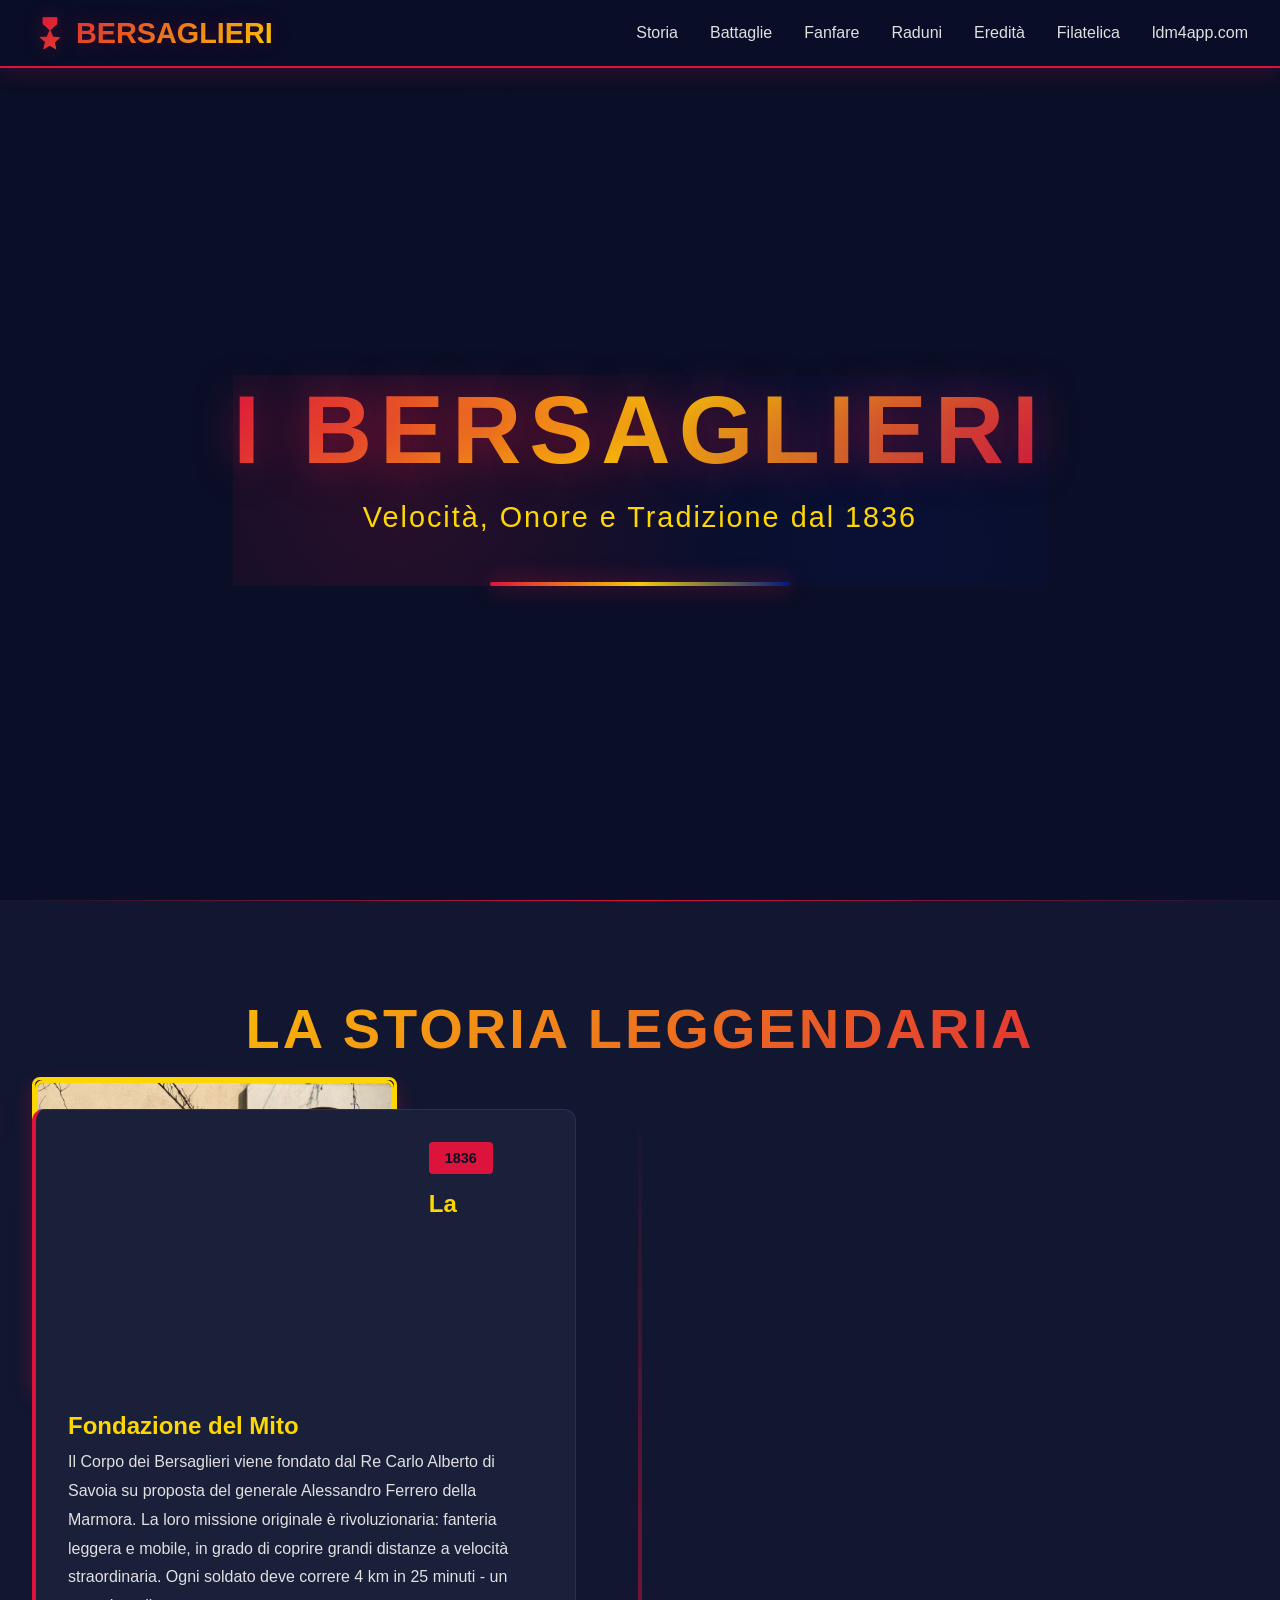
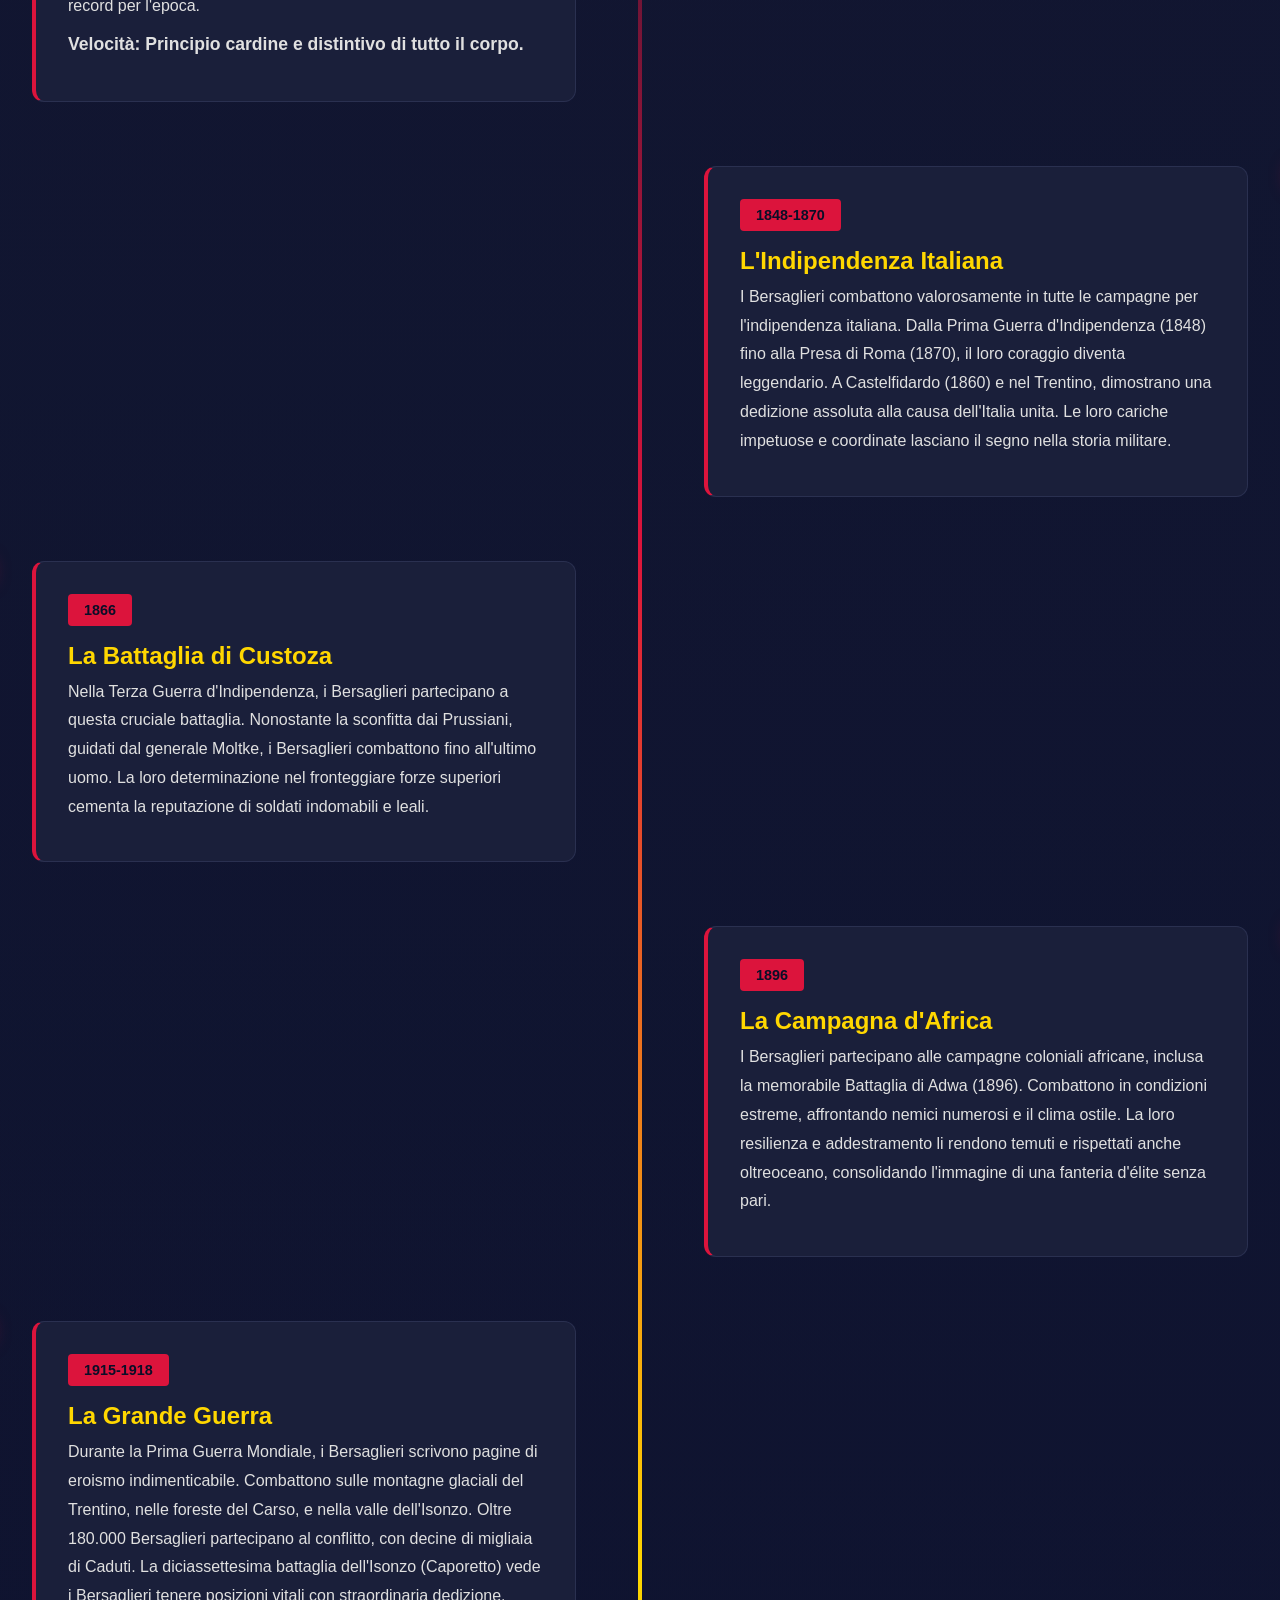
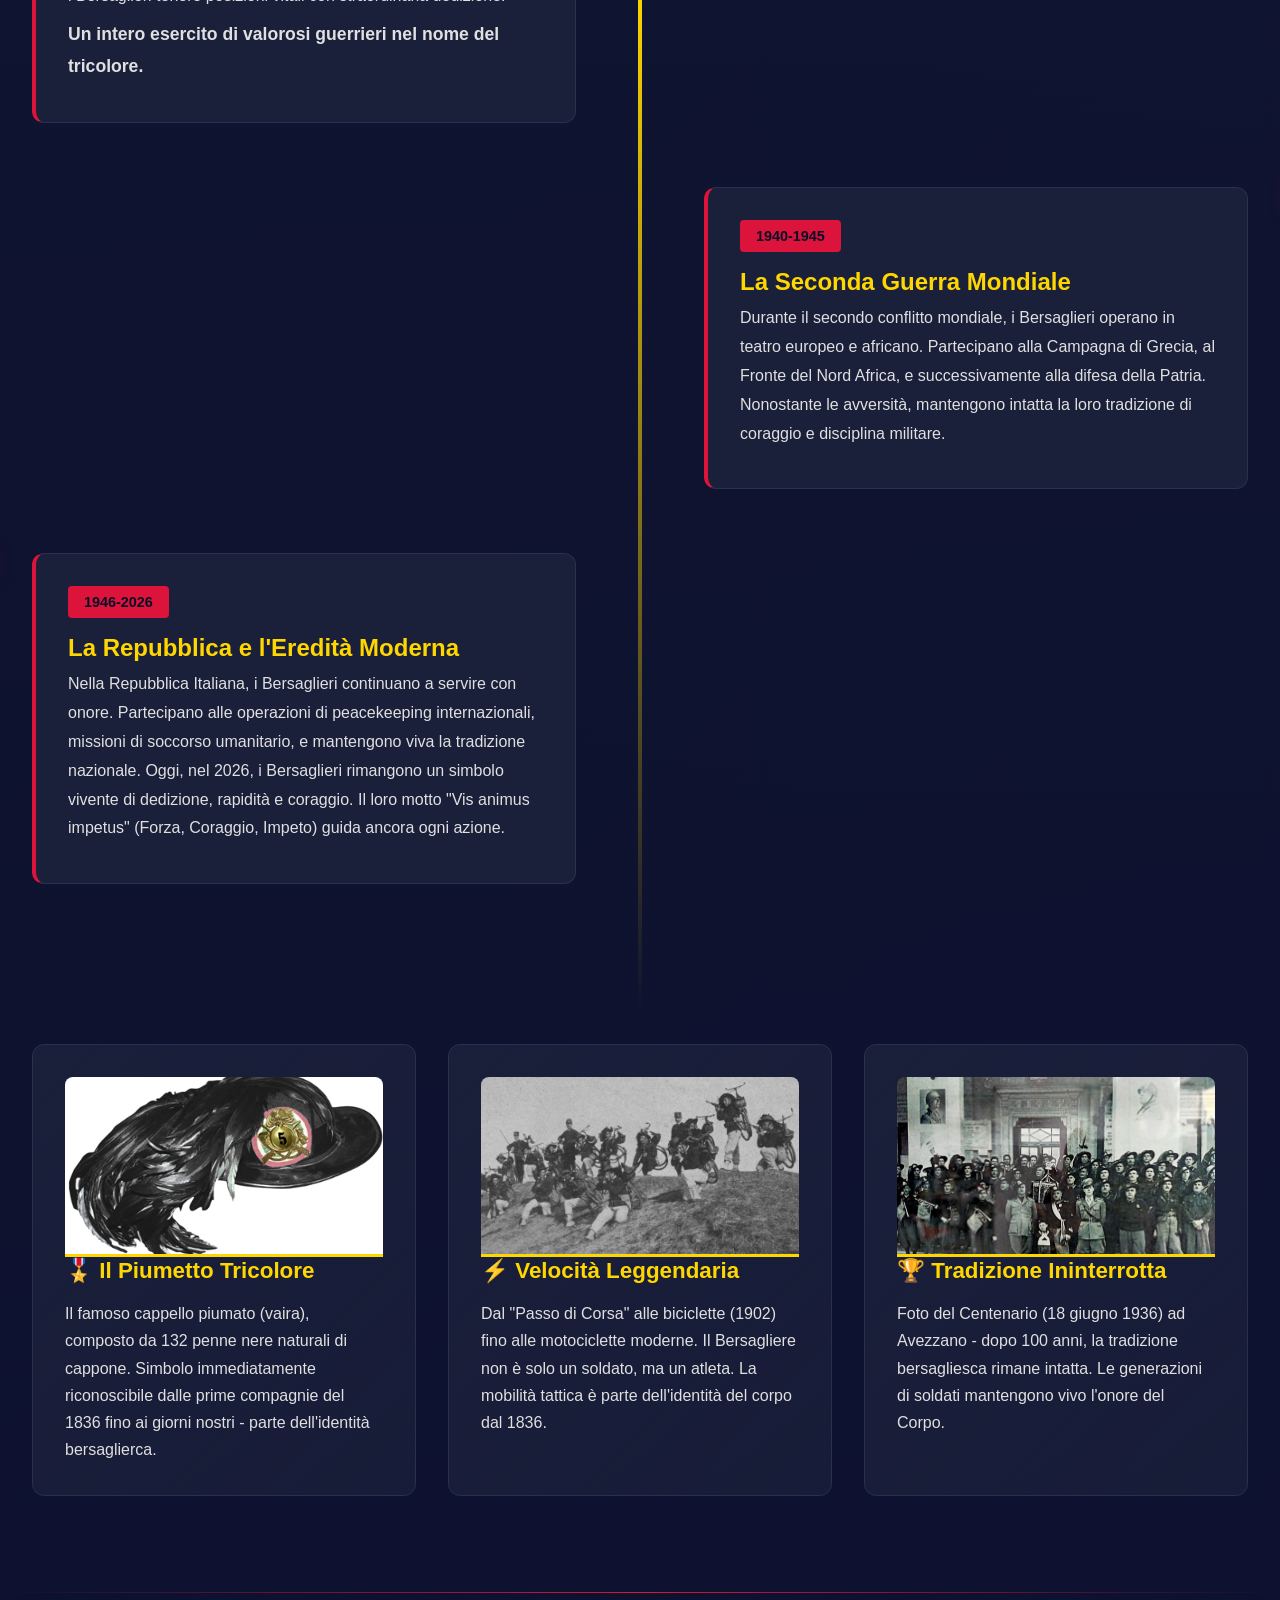
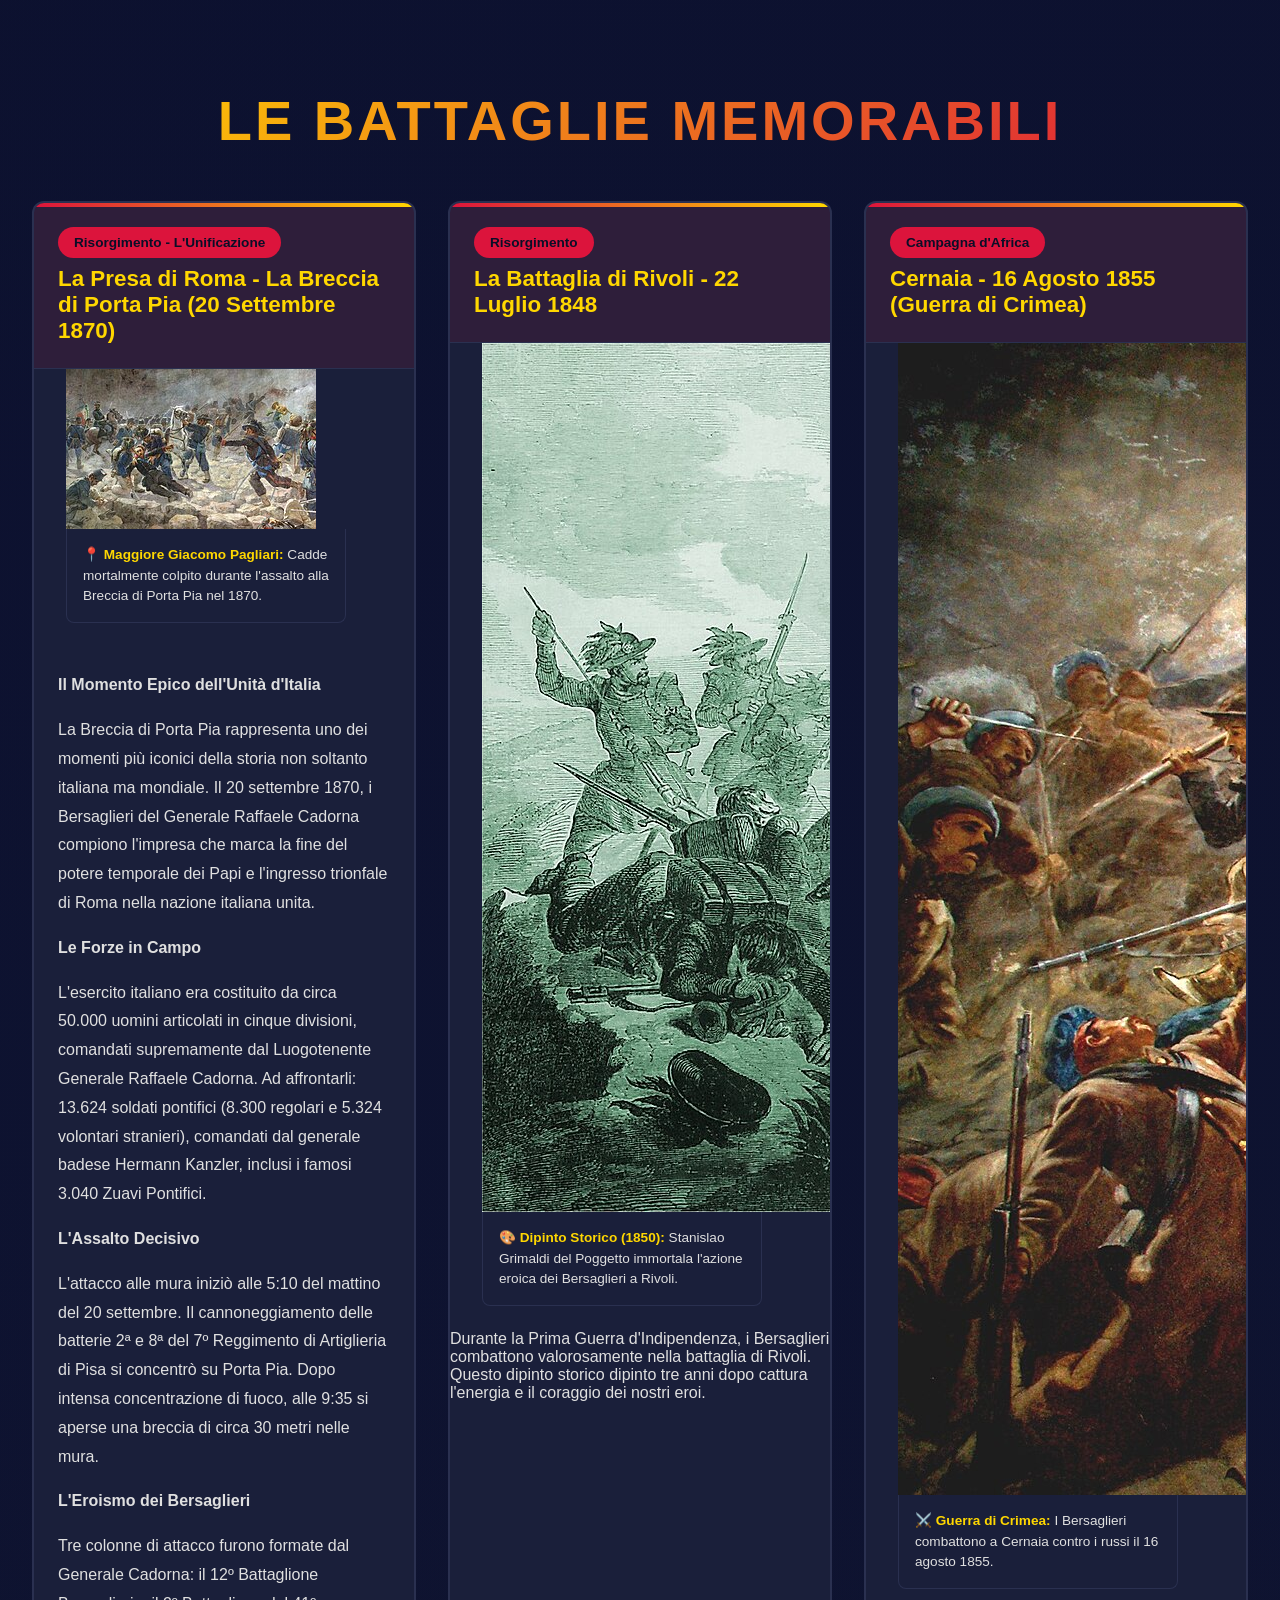
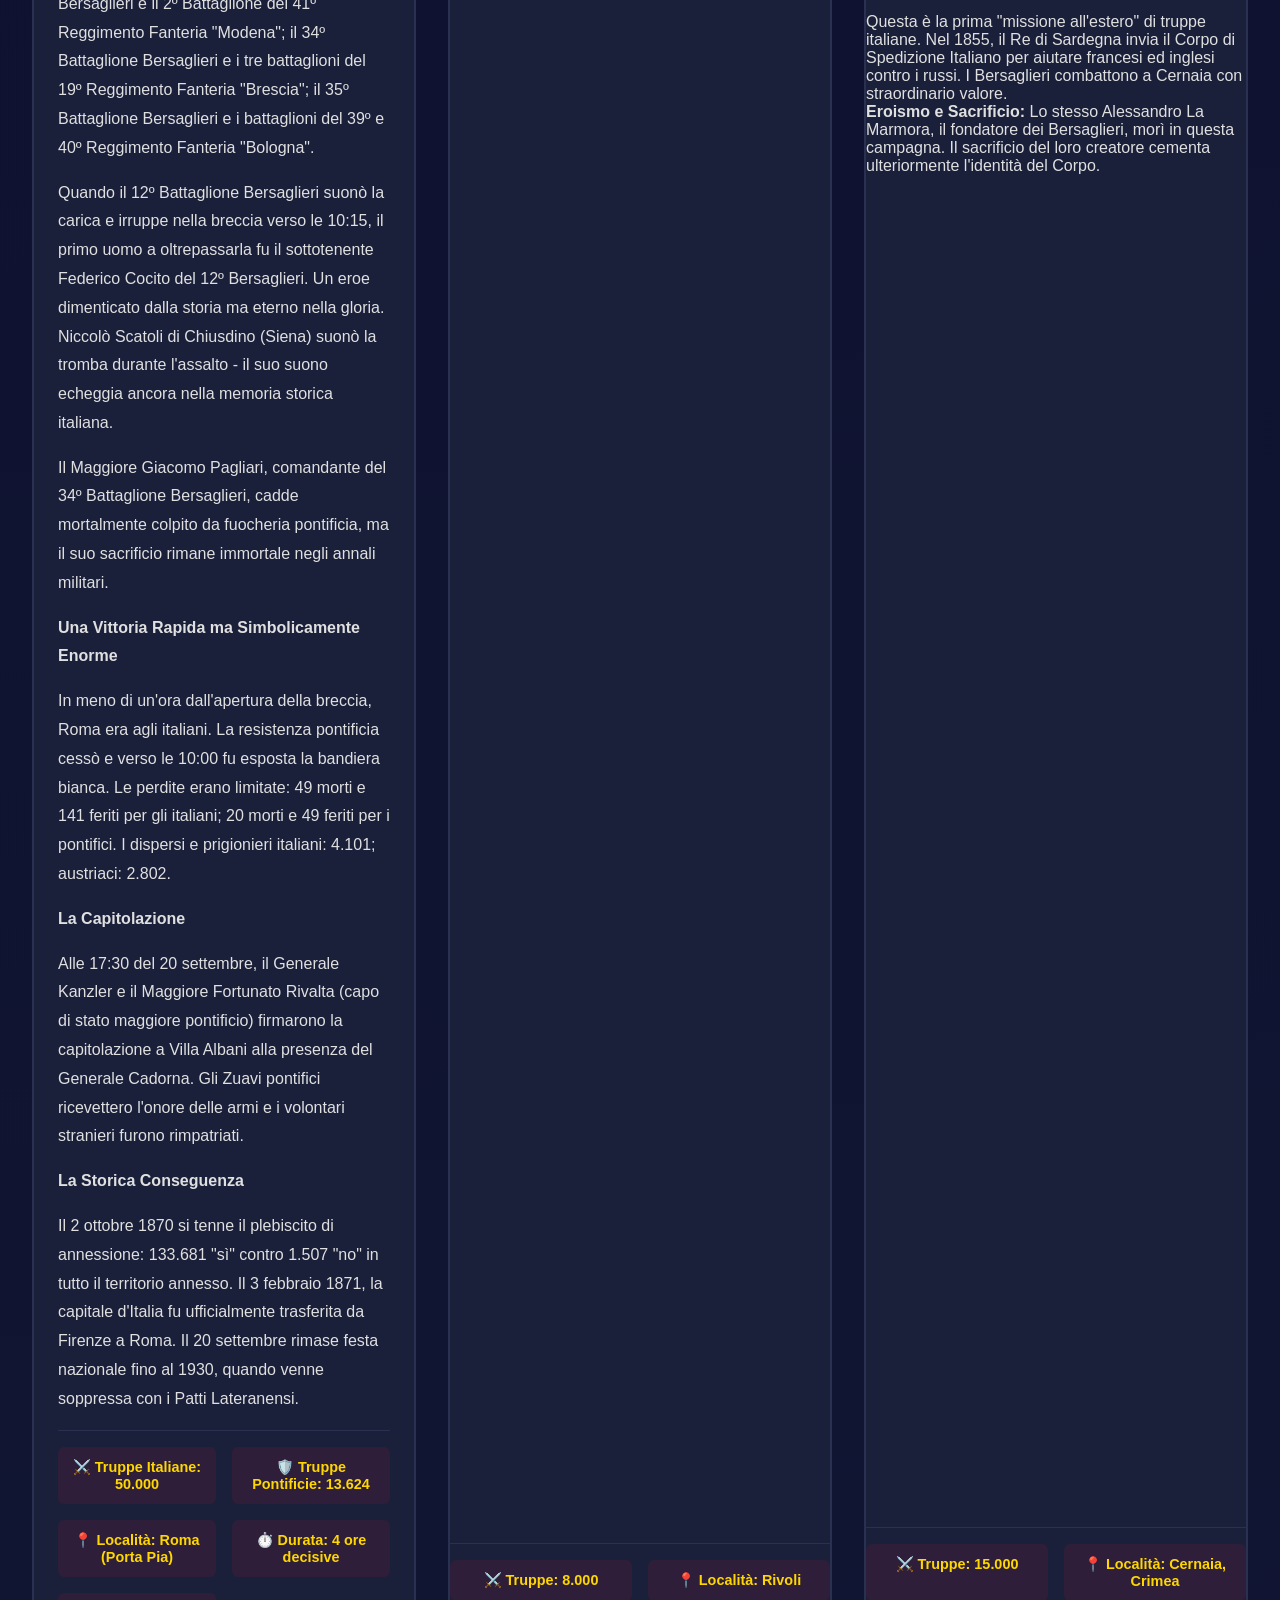
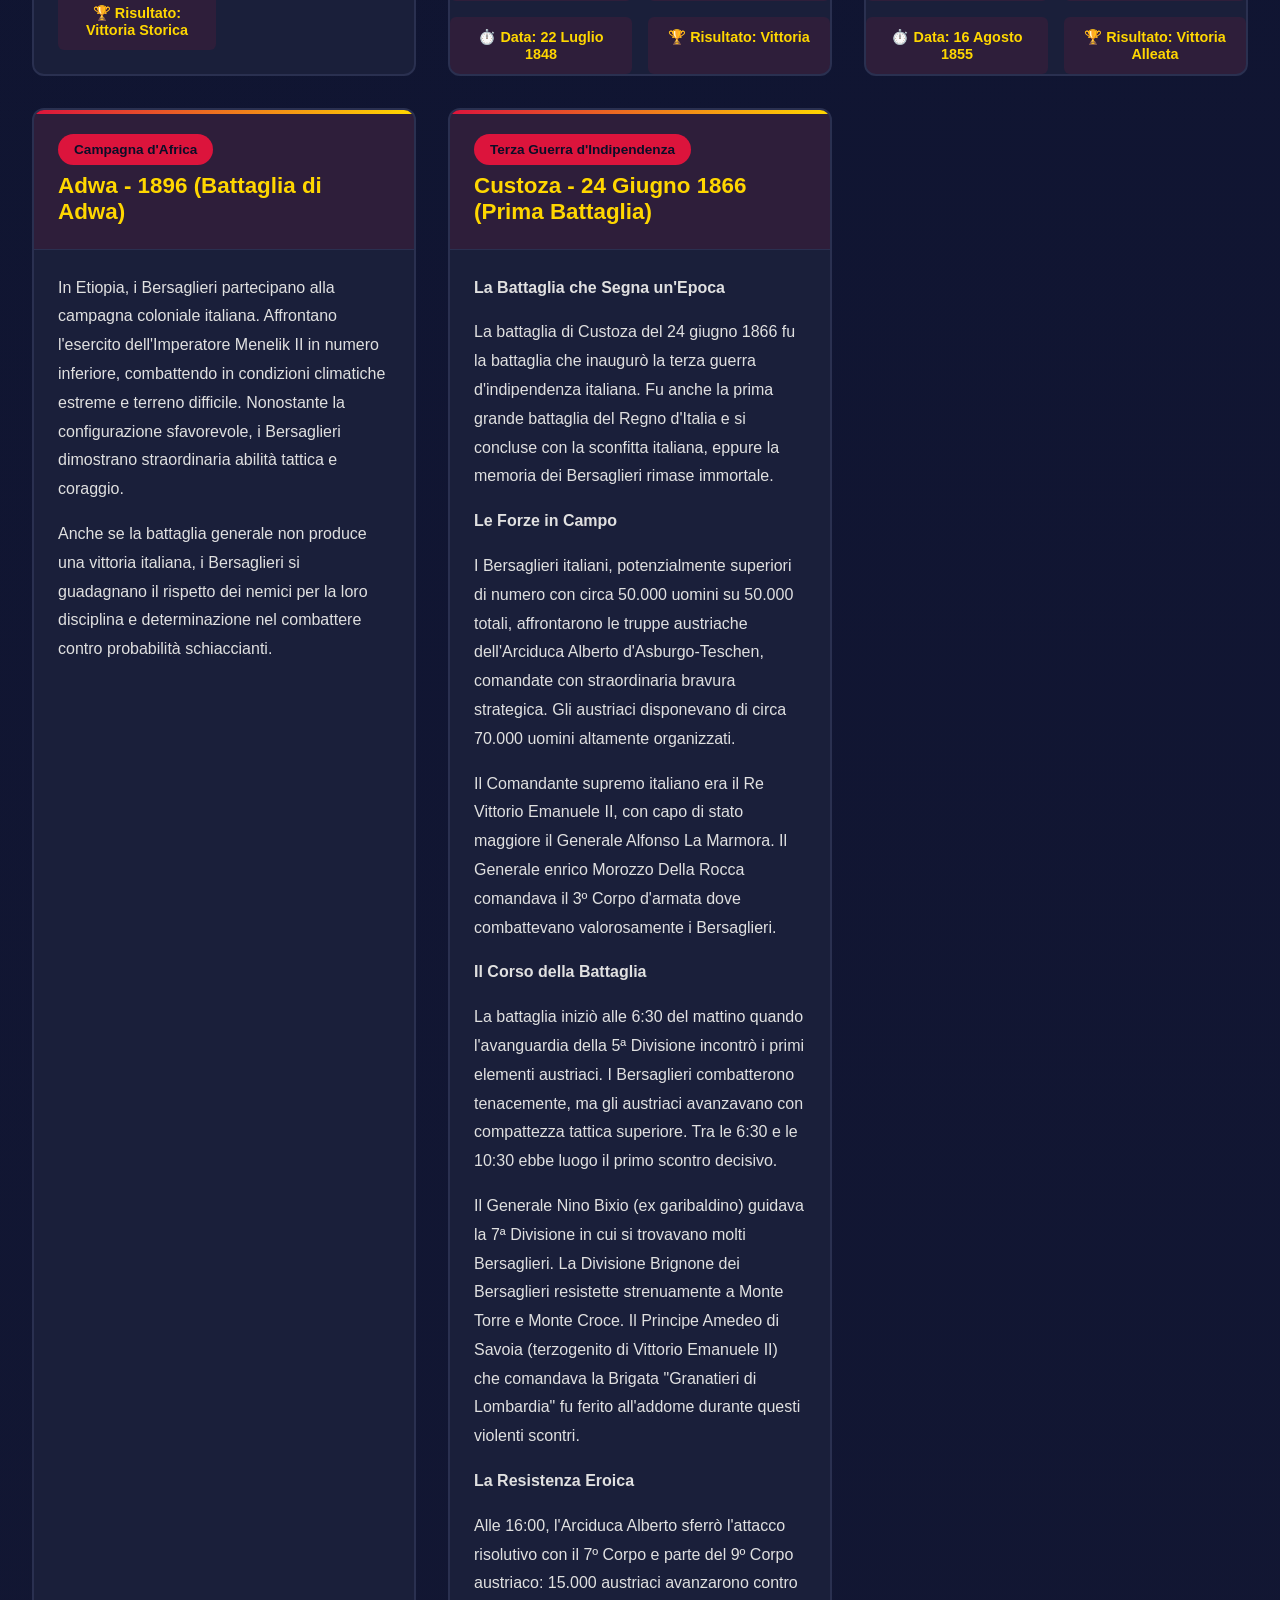
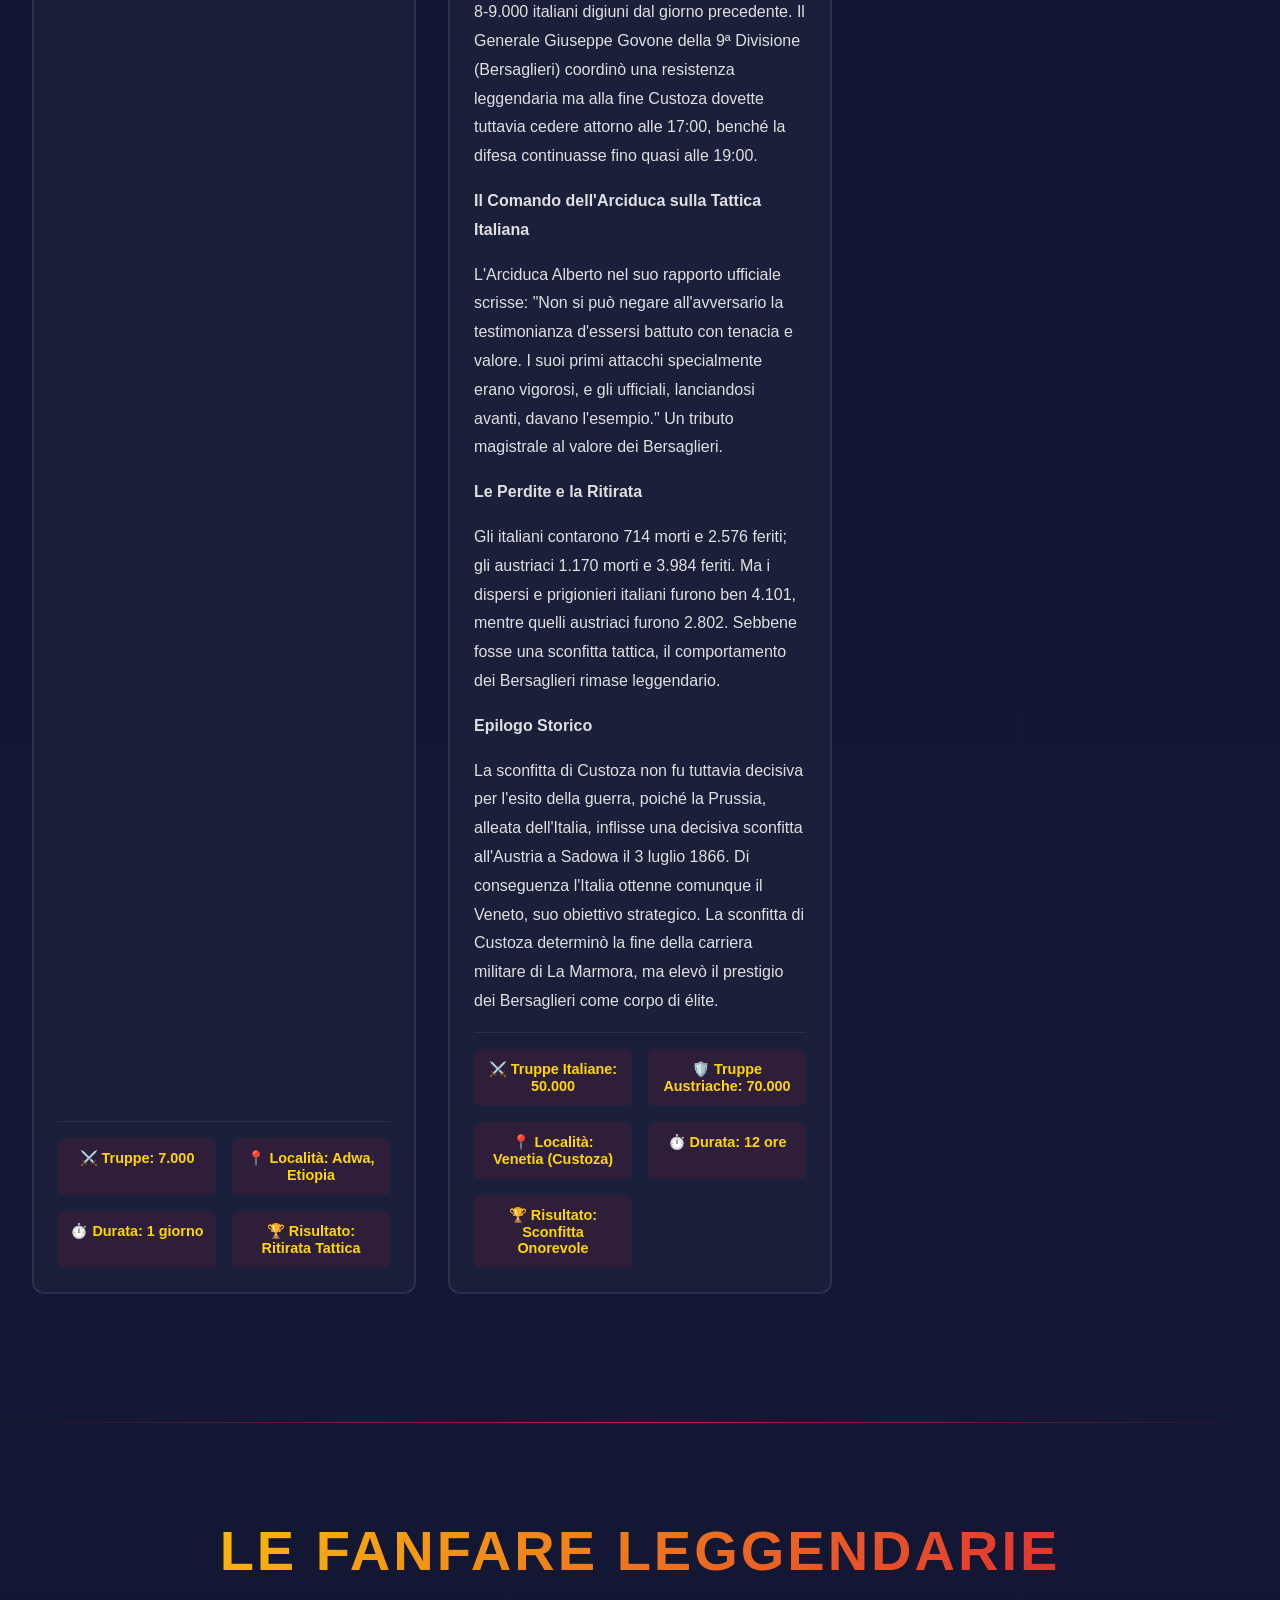
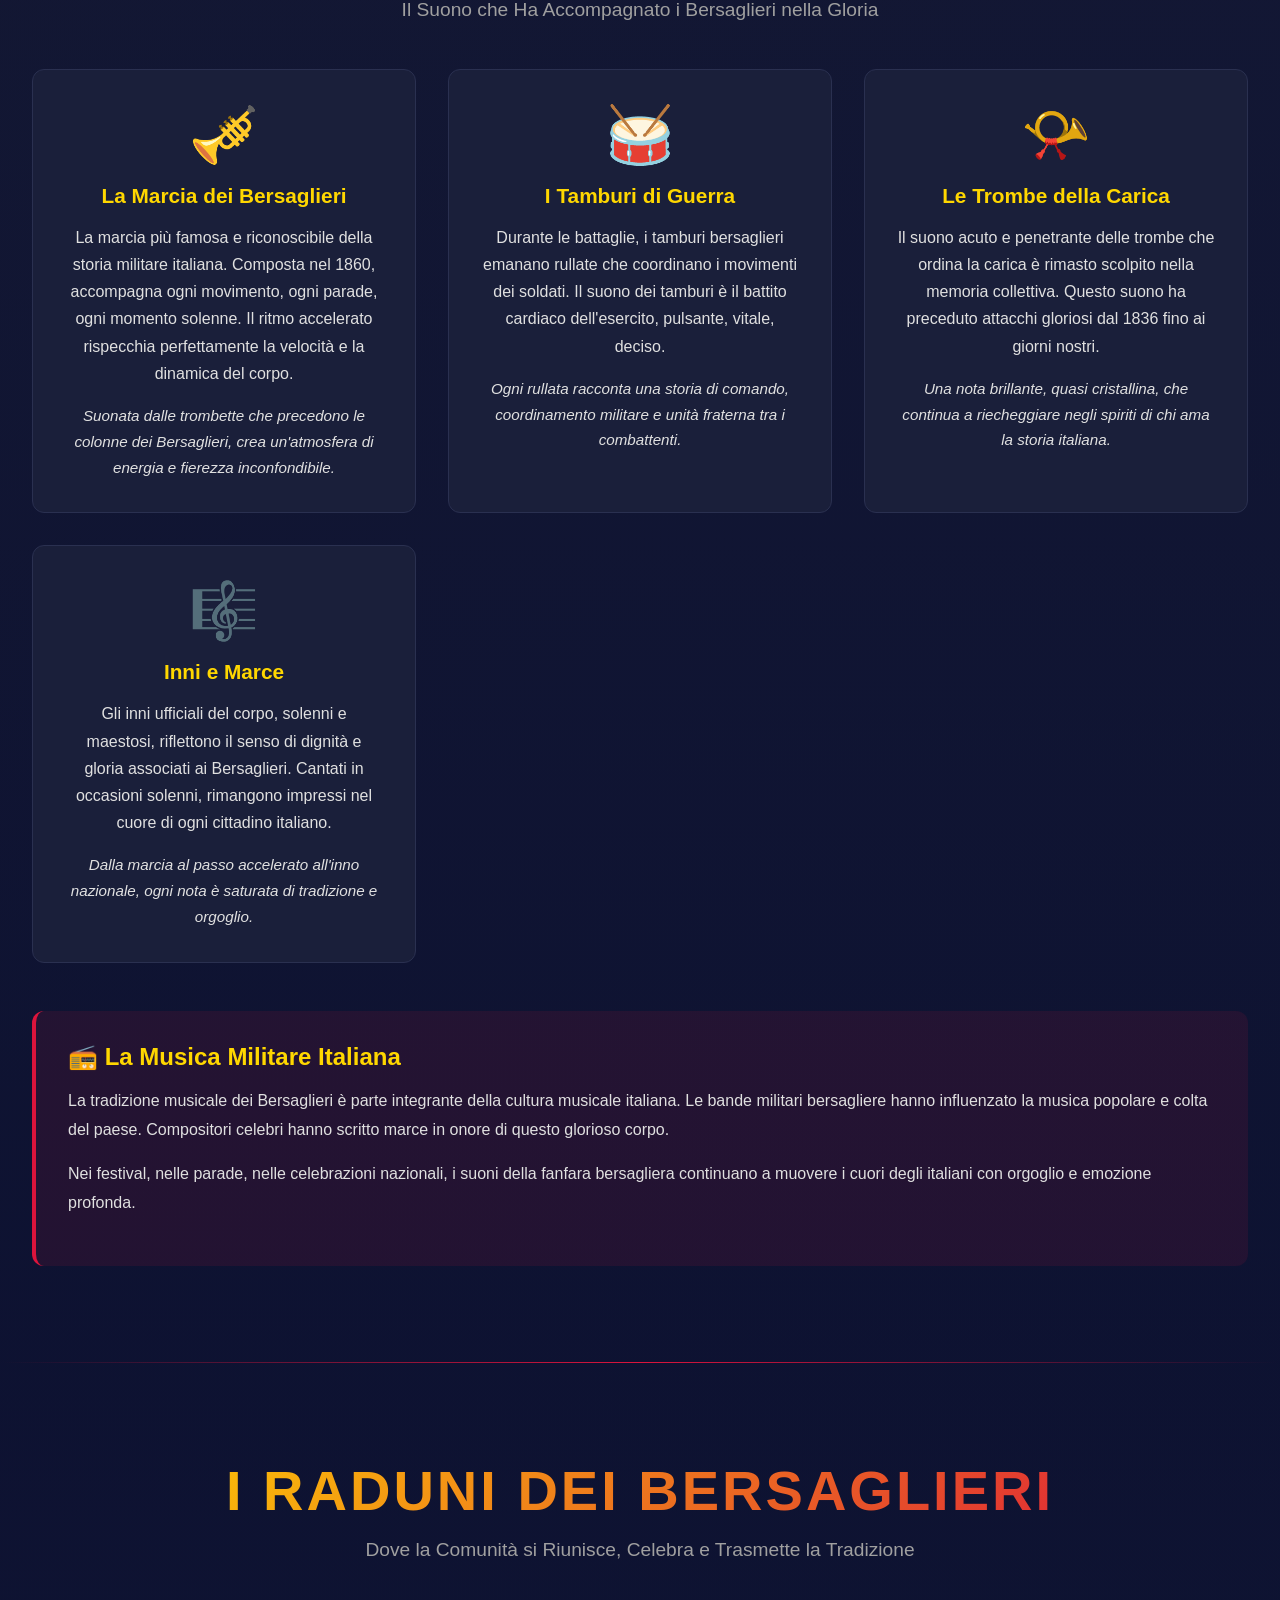
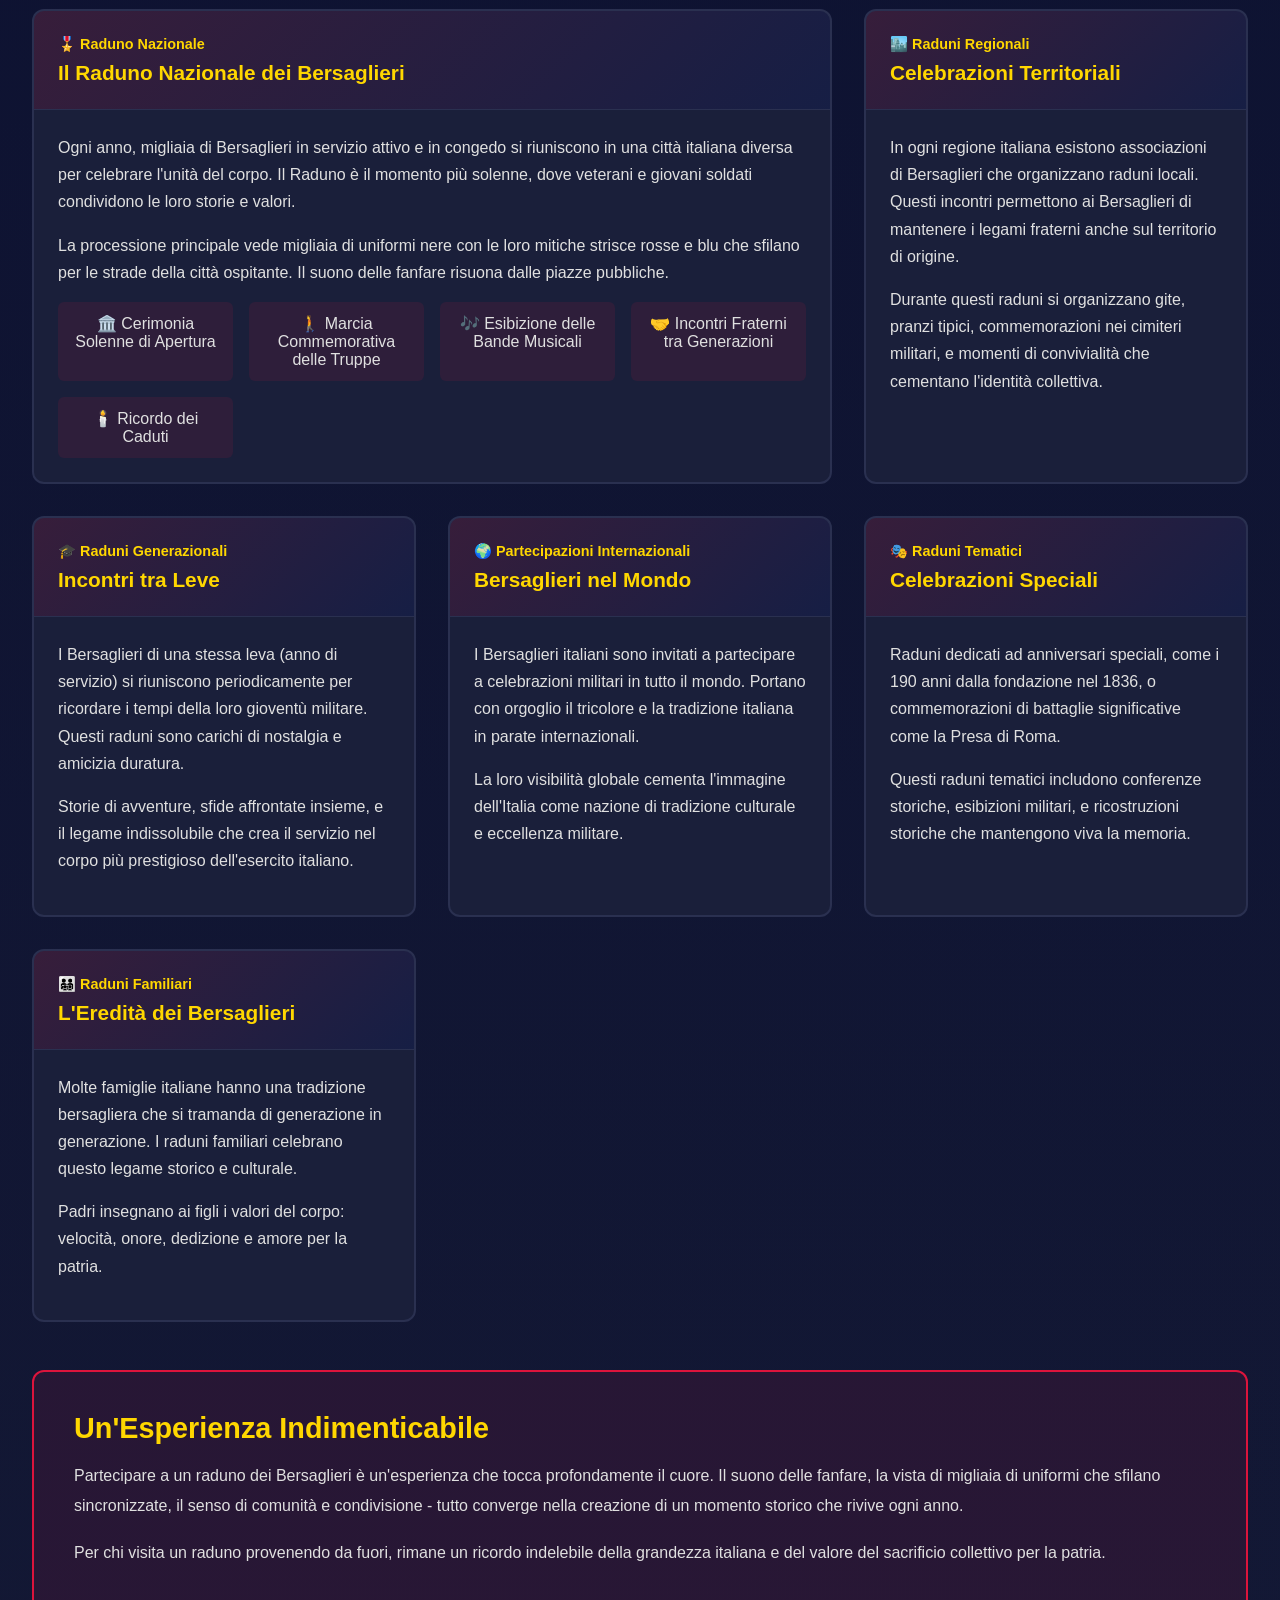
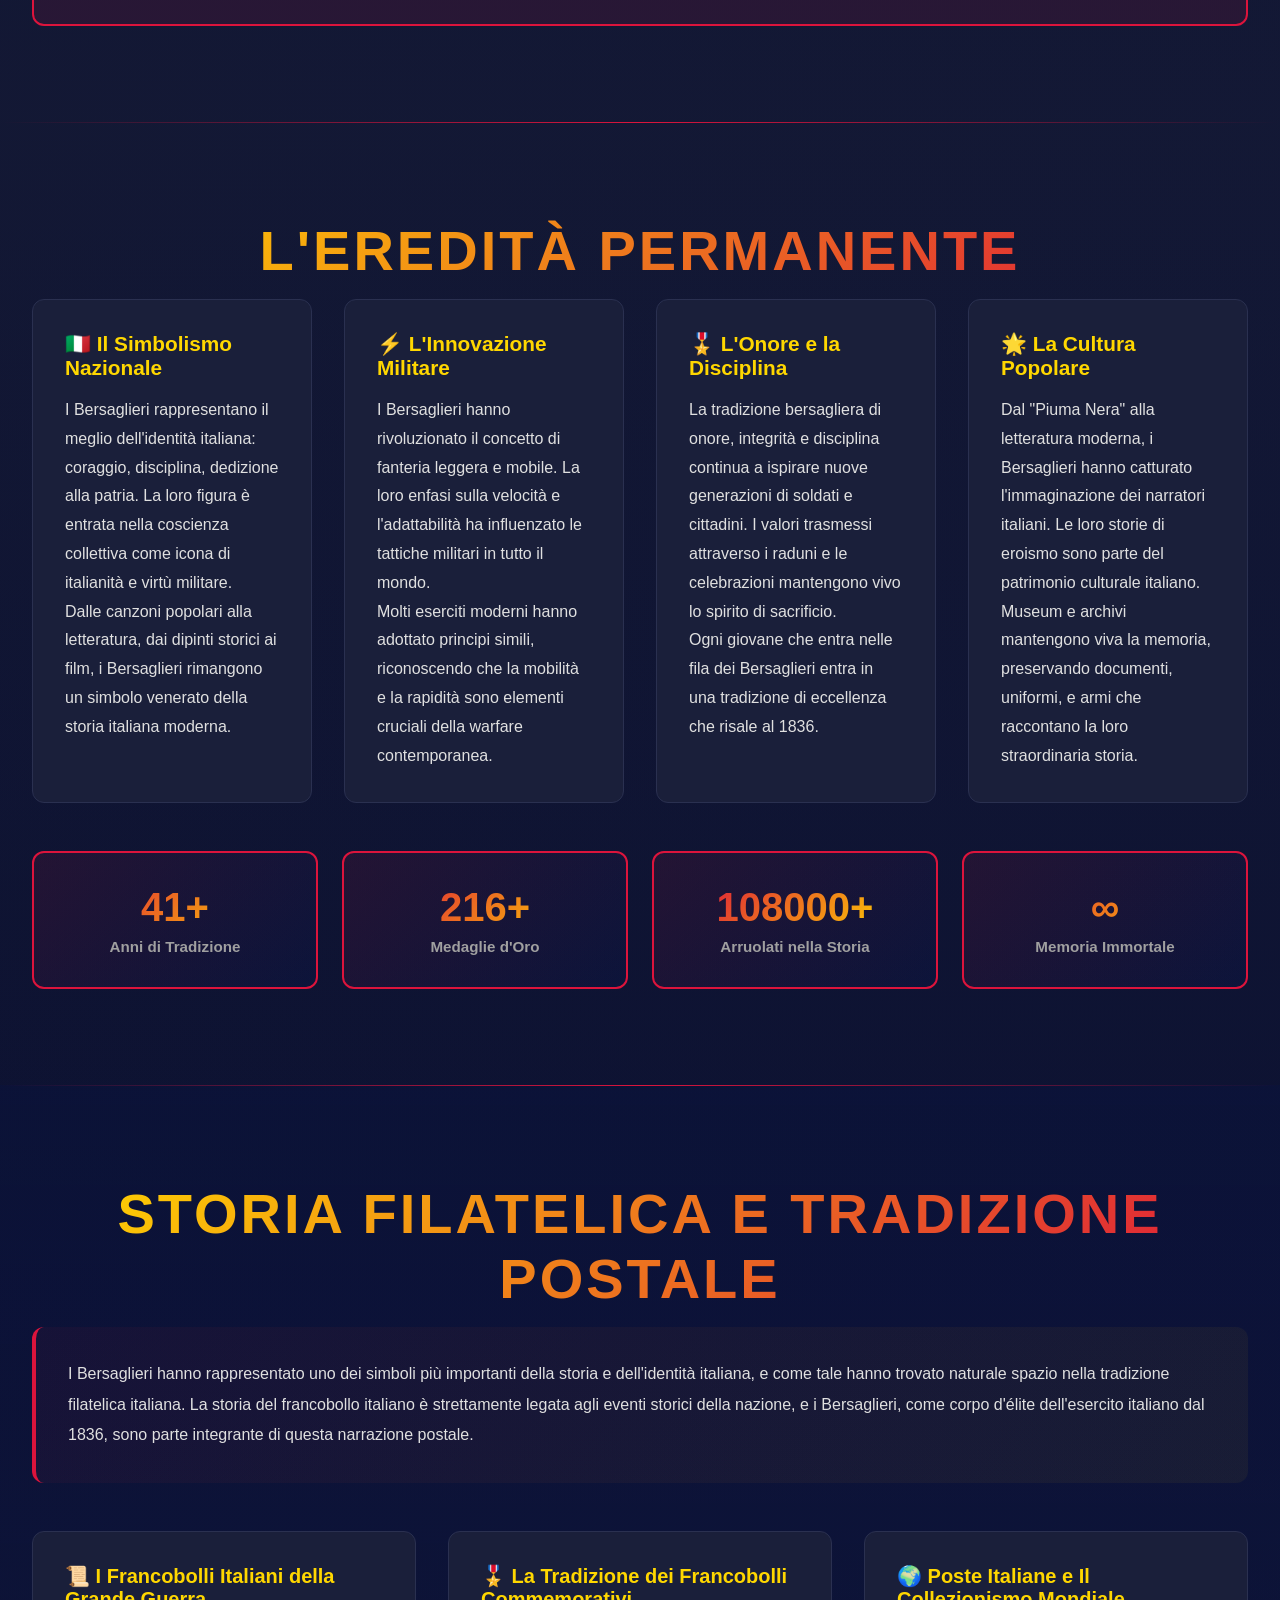
==== commit 808bda8f: "Add files via upload" ====
--- a/index.html
+++ b/index.html
@@ -51,7 +51,7 @@
                     <div class="timeline-content">
                         <span class="year">1836</span>
                         <h3>La Fondazione del Mito</h3>
-                        <p>Il Corpo dei Bersaglieri viene fondato dal Re Carlo Alberto di Savoia su proposta del generale Alfonso Ferrero della Marmora. La loro missione originale è rivoluzionaria: fanteria leggera e mobile, in grado di coprire grandi distanze a velocità straordinaria. Ogni soldato deve correre 4 km in 25 minuti - un record per l'epoca.</p>
+                        <p>Il Corpo dei Bersaglieri viene fondato dal Re Carlo Alberto di Savoia su proposta del generale Alessandro Ferrero della Marmora. La loro missione originale è rivoluzionaria: fanteria leggera e mobile, in grado di coprire grandi distanze a velocità straordinaria. Ogni soldato deve correre 4 km in 25 minuti - un record per l'epoca.</p>
                         <p class="highlight">Velocità: Principio cardine e distintivo di tutto il corpo.</p>
                     </div>
                     <div class="timeline-marker"></div>
@@ -88,7 +88,7 @@
                     <div class="timeline-content">
                         <span class="year">1915-1918</span>
                         <h3>La Grande Guerra</h3>
-                        <p>Durante la Prima Guerra Mondiale, i Bersaglieri scrivono pagine di eroismo indimenticabile. Combattono sulle montagne glaciali del Trentino, nelle foreste del Carso, e nella valle dell'Isonzo. Oltre 180.000 Bersaglieri partecipano al conflitto, con decine di migliaia di caduti. La diciassettesima battaglia dell'Isonzo (Caporetto) vede i Bersaglieri tenere posizioni vitali con straordinaria dedizione.</p>
+                        <p>Durante la Prima Guerra Mondiale, i Bersaglieri scrivono pagine di eroismo indimenticabile. Combattono sulle montagne glaciali del Trentino, nelle foreste del Carso, e nella valle dell'Isonzo. Oltre 180.000 Bersaglieri partecipano al conflitto, con decine di migliaia di Caduti. La diciassettesima battaglia dell'Isonzo (Caporetto) vede i Bersaglieri tenere posizioni vitali con straordinaria dedizione.</p>
                         <p class="highlight">Un intero esercito di valorosi guerrieri nel nome del tricolore.</p>
                     </div>
                     <div class="timeline-marker"></div>
@@ -98,7 +98,7 @@
                     <div class="timeline-content">
                         <span class="year">1940-1945</span>
                         <h3>La Seconda Guerra Mondiale</h3>
-                        <p>Durante il secondo conflitto mondiale, i Bersaglieri operano in teatro europeo e africano. Partecipano alla Campagna di Grecia, al Fronte del Nord Africa, e successivamente alla difesa della patria. Nonostante le avversità, mantengono intatta la loro tradizione di coraggio e disciplina militare.</p>
+                        <p>Durante il secondo conflitto mondiale, i Bersaglieri operano in teatro europeo e africano. Partecipano alla Campagna di Grecia, al Fronte del Nord Africa, e successivamente alla difesa della Patria. Nonostante le avversità, mantengono intatta la loro tradizione di coraggio e disciplina militare.</p>
                     </div>
                     <div class="timeline-marker"></div>
                 </div>
@@ -107,7 +107,7 @@
                     <div class="timeline-content">
                         <span class="year">1946-2026</span>
                         <h3>La Repubblica e l'Eredità Moderna</h3>
-                        <p>Nella Repubblica Italiana, i Bersaglieri continuano a servire con onore. Partecipano alle operazioni di peacekeeping internazionali, missioni di soccorso umanitario, e mantengono viva la tradizione nazionale. Oggi, nel 2026, i Bersaglieri rimangono un simbolo vivente di dedizione, rapidità e coraggio. Il loro motto "Velocitas, Ferrum, Gloria" (Velocità, Ferro, Gloria) guida ancora ogni azione.</p>
+                        <p>Nella Repubblica Italiana, i Bersaglieri continuano a servire con onore. Partecipano alle operazioni di peacekeeping internazionali, missioni di soccorso umanitario, e mantengono viva la tradizione nazionale. Oggi, nel 2026, i Bersaglieri rimangono un simbolo vivente di dedizione, rapidità e coraggio. Il loro motto "Vis animus impetus" (Forza, Coraggio, Impeto) guida ancora ogni azione.</p>
                     </div>
                     <div class="timeline-marker"></div>
                 </div>
@@ -698,7 +698,7 @@
         <div class="footer-bottom">
             <p>&copy; 2026 - Storia e Tradizione dei Bersaglieri Italiani. Tutti i diritti riservati.</p>
             <p>Creato da <a href="https://www.ldm4app.com" target="_blank" rel="noopener noreferrer">www.ldm4app.com</a></p>
-            <p class="footer-motto">🎖️ Velocitas, Ferrum, Gloria 🎖️</p>
+            <p class="footer-motto">🎖️ Vis animus impetus 🎖️</p>
         </div>
     </footer>
 
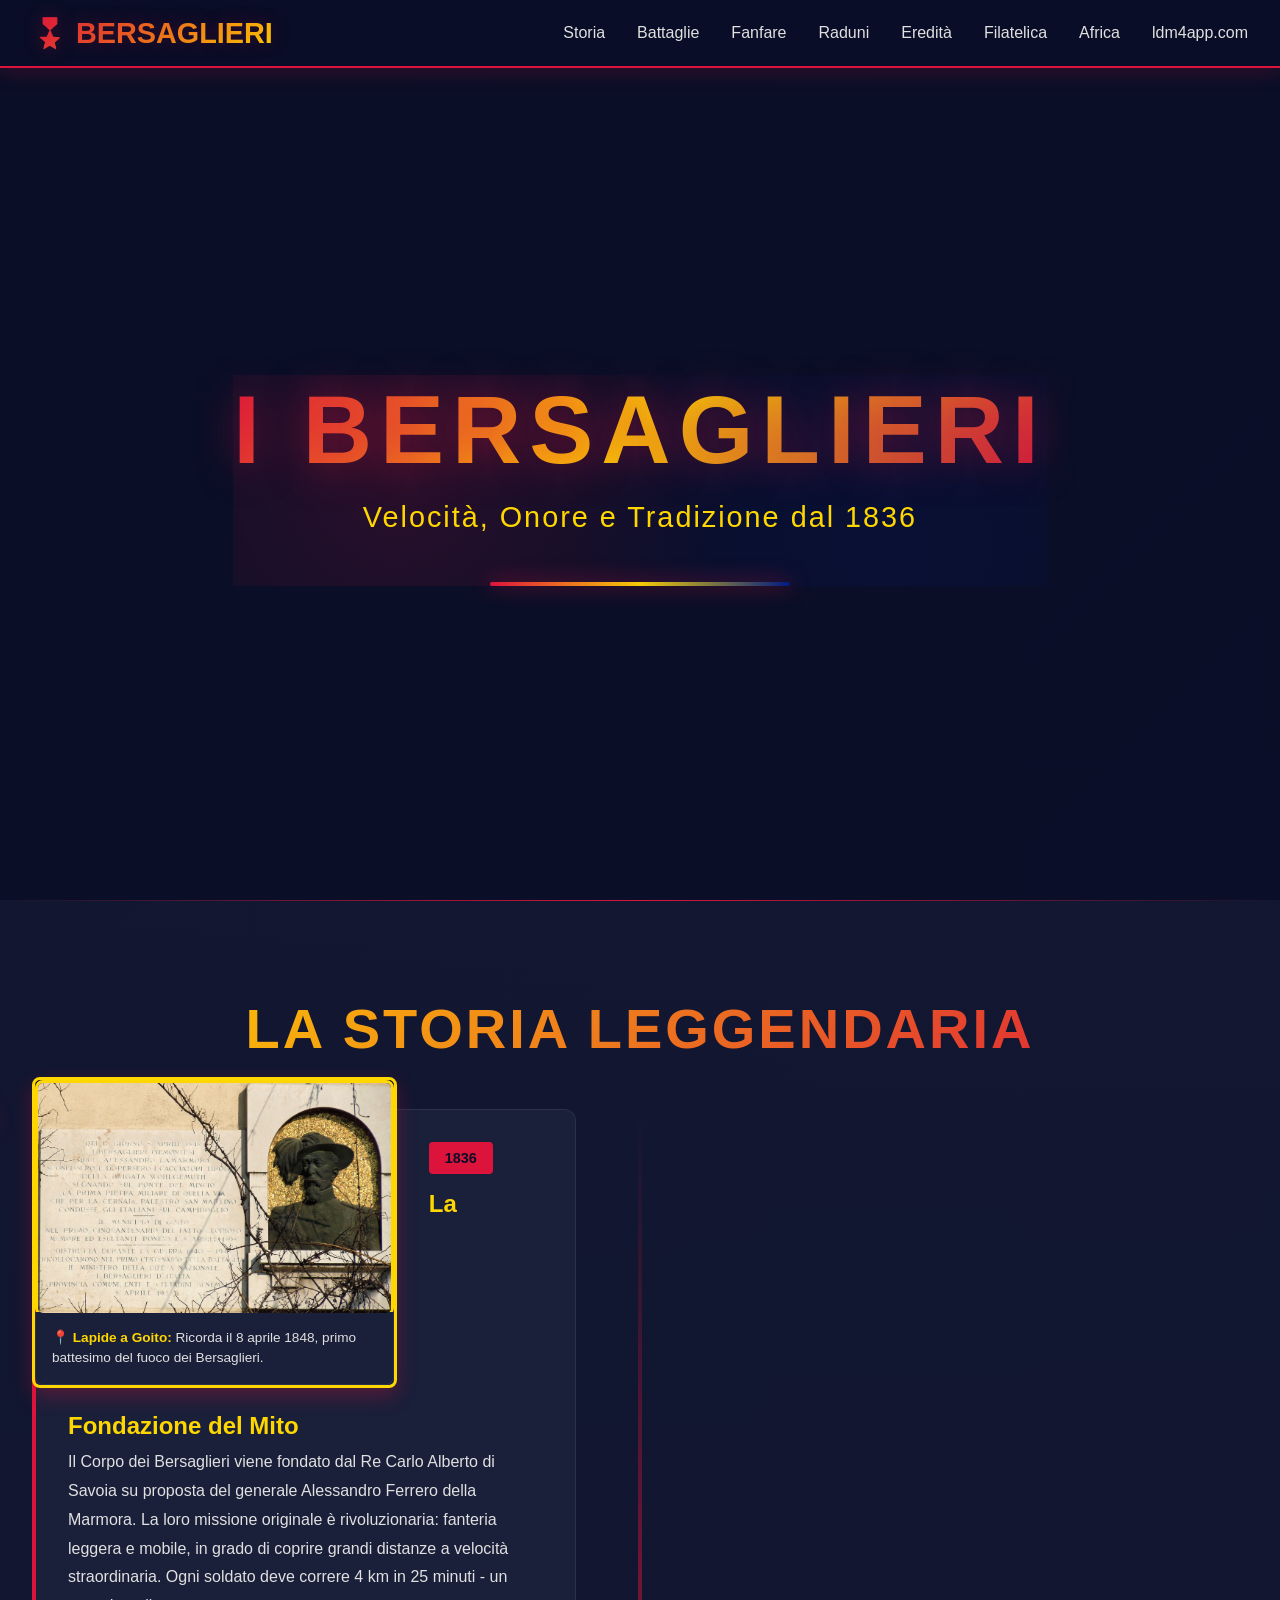
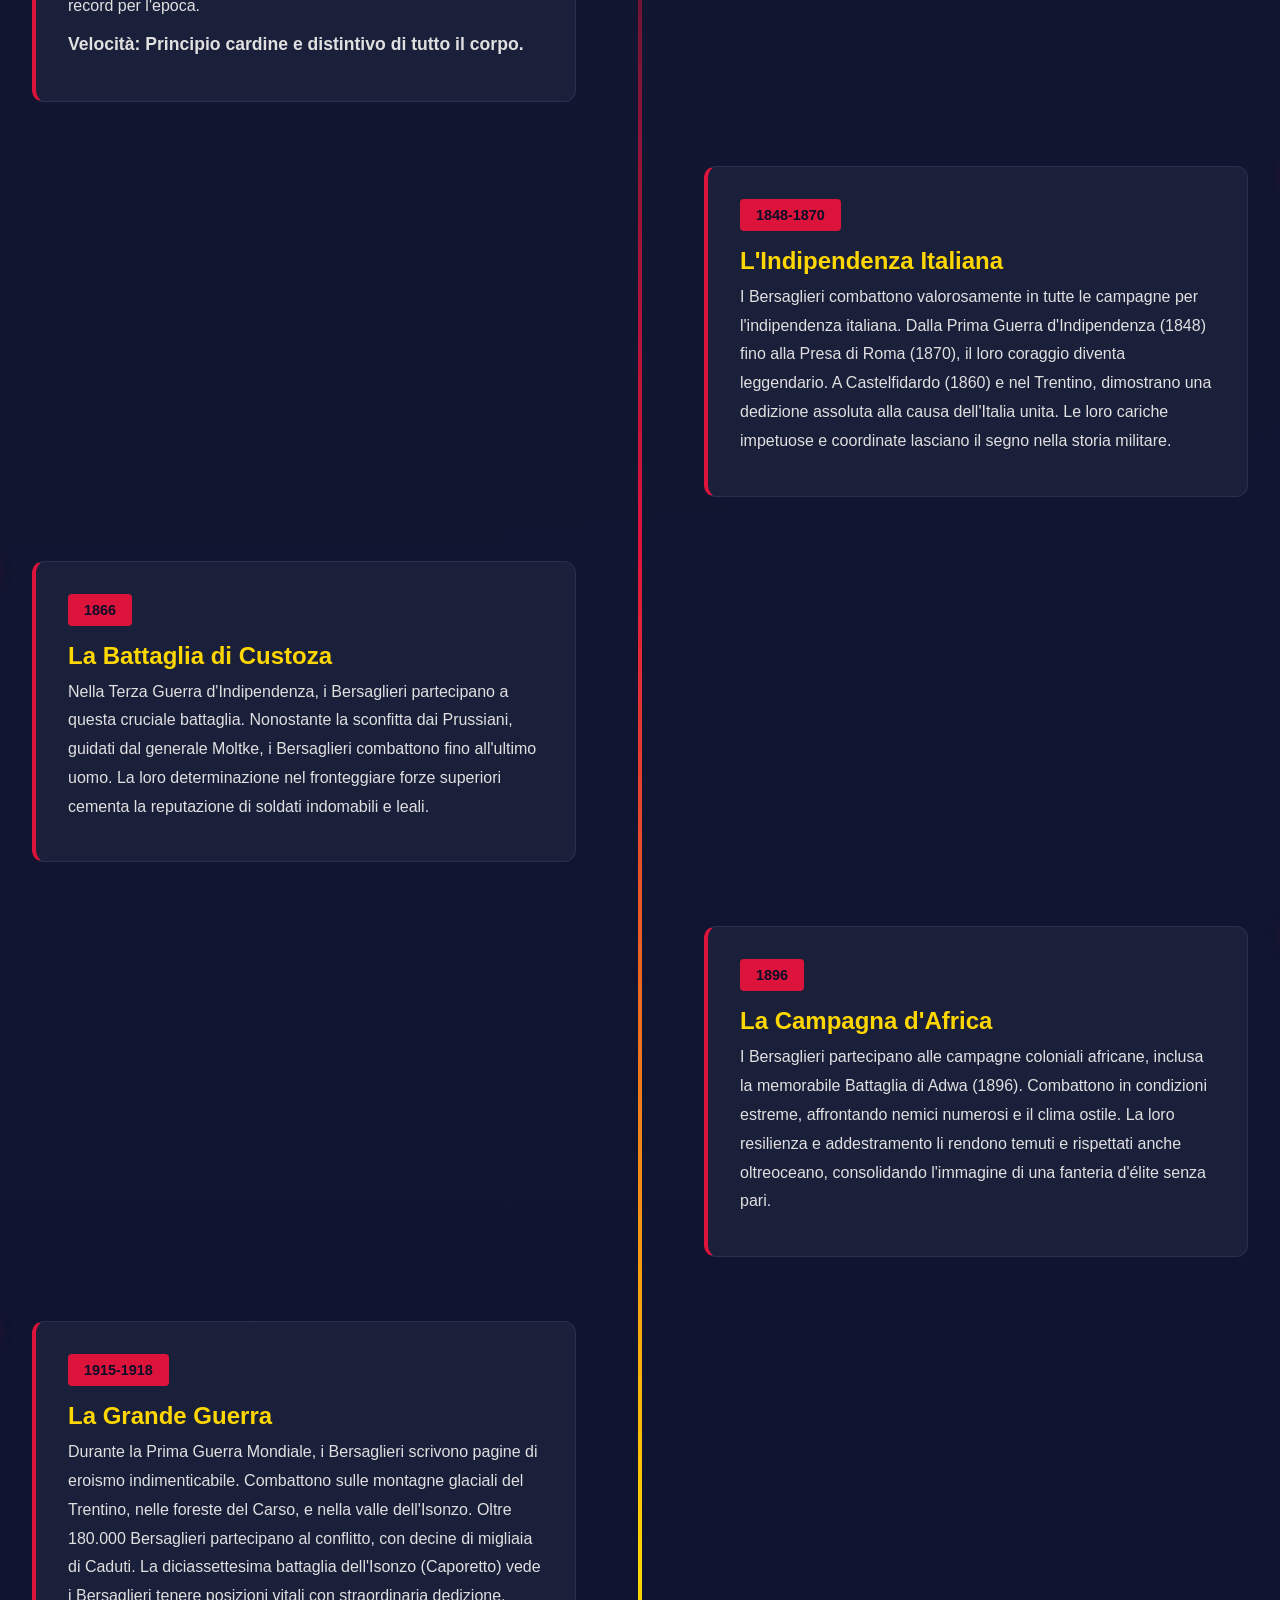
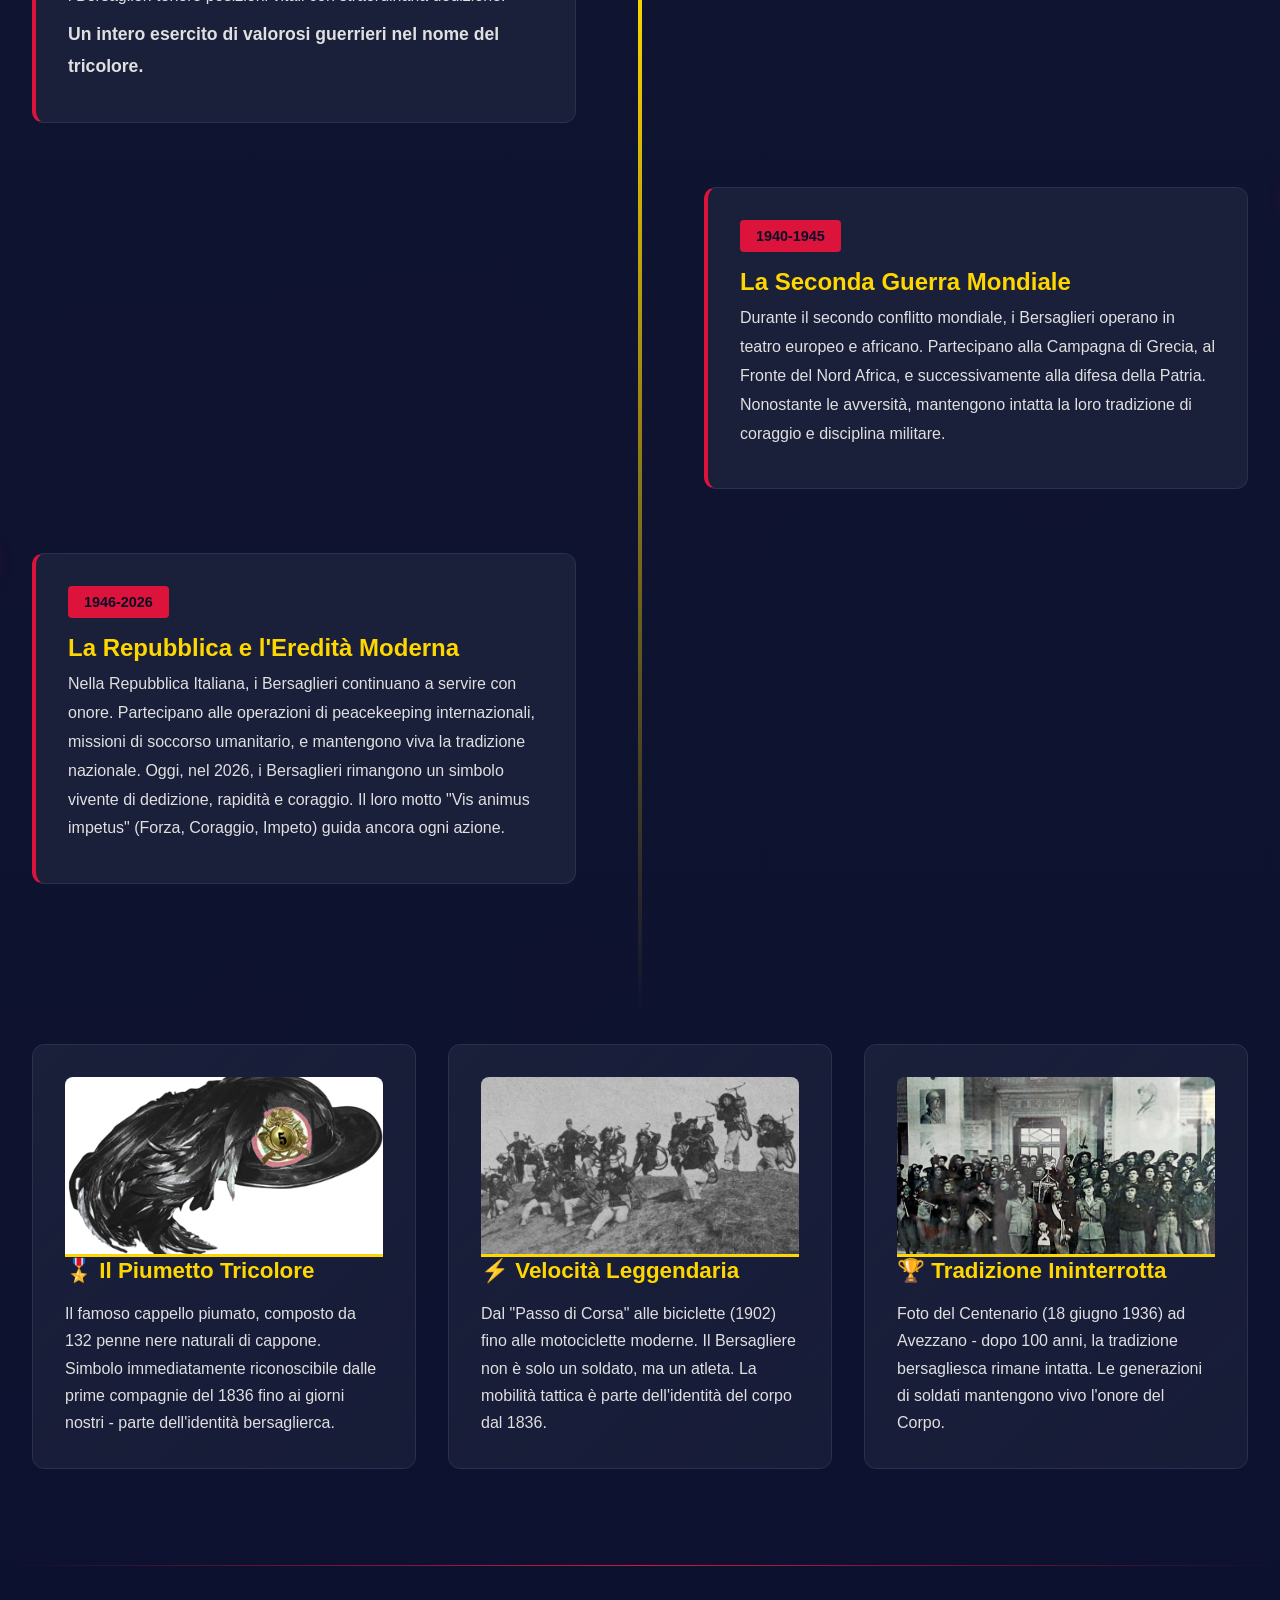
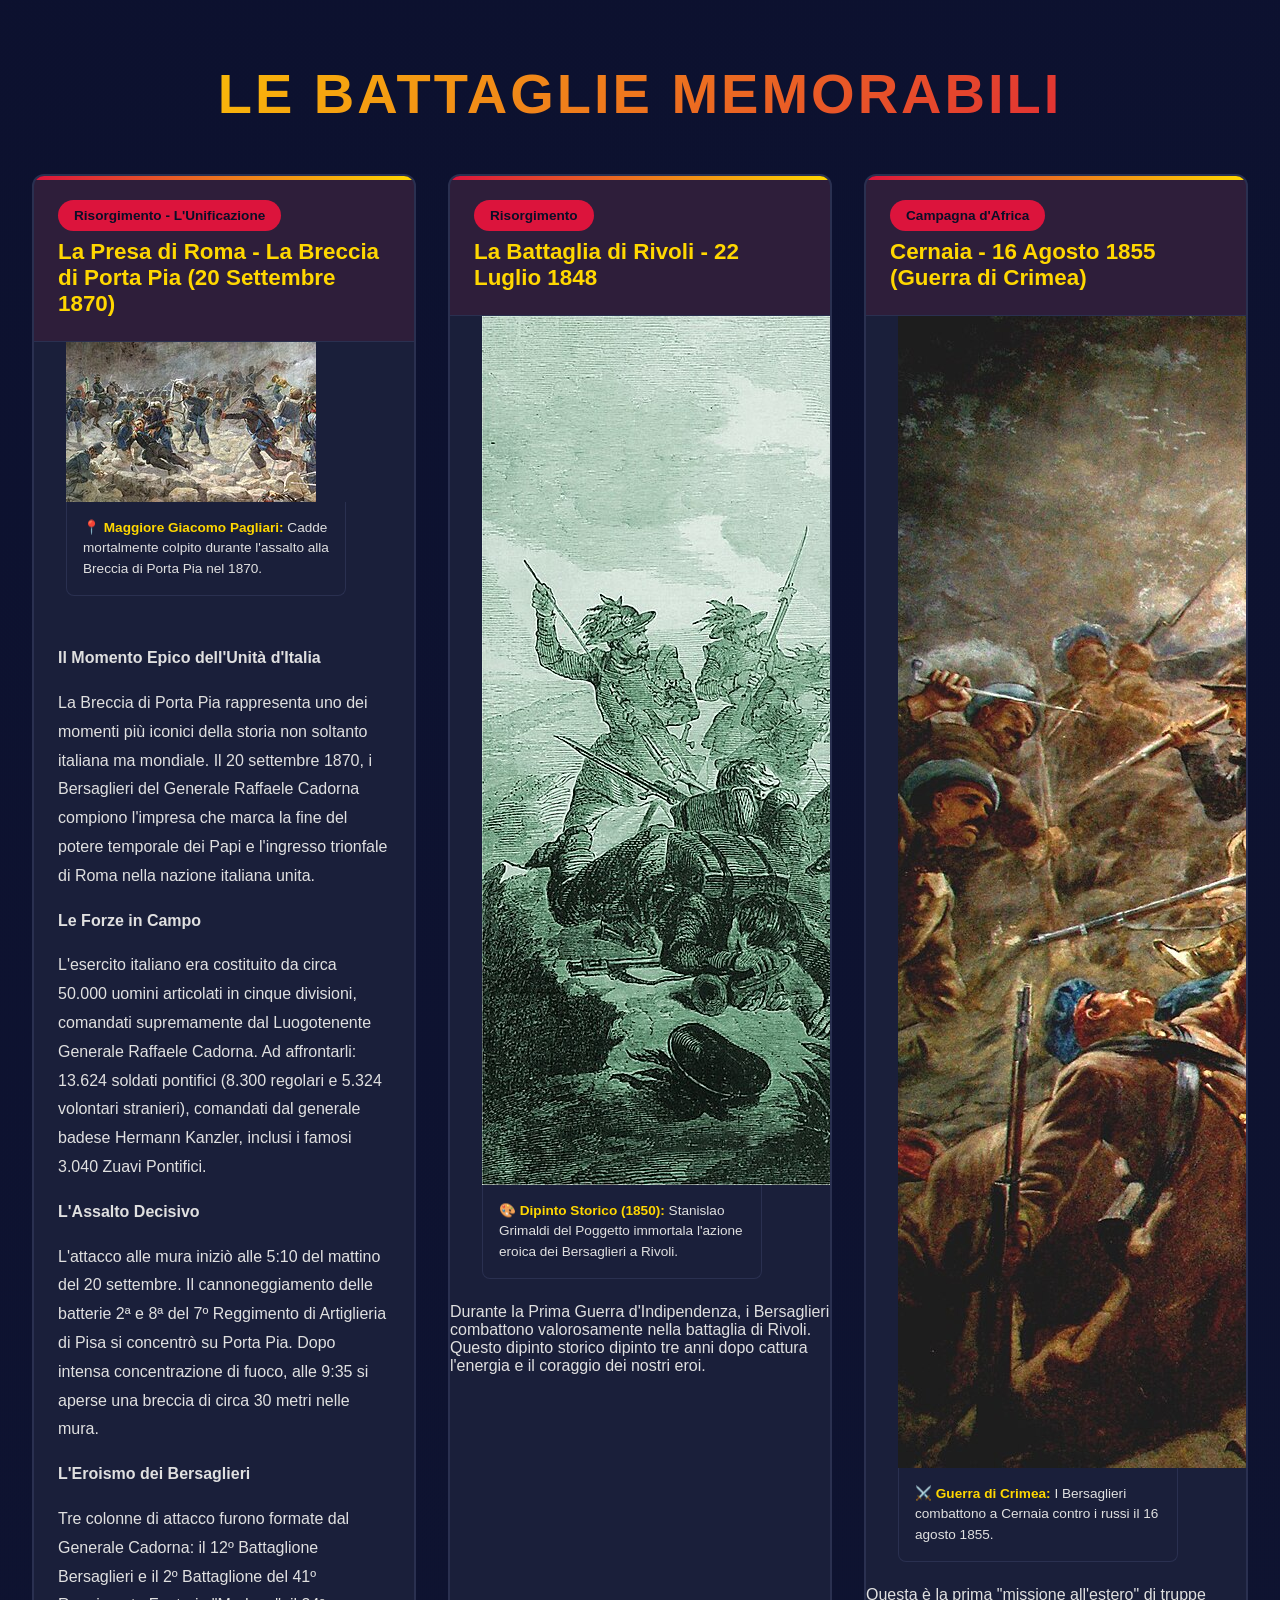
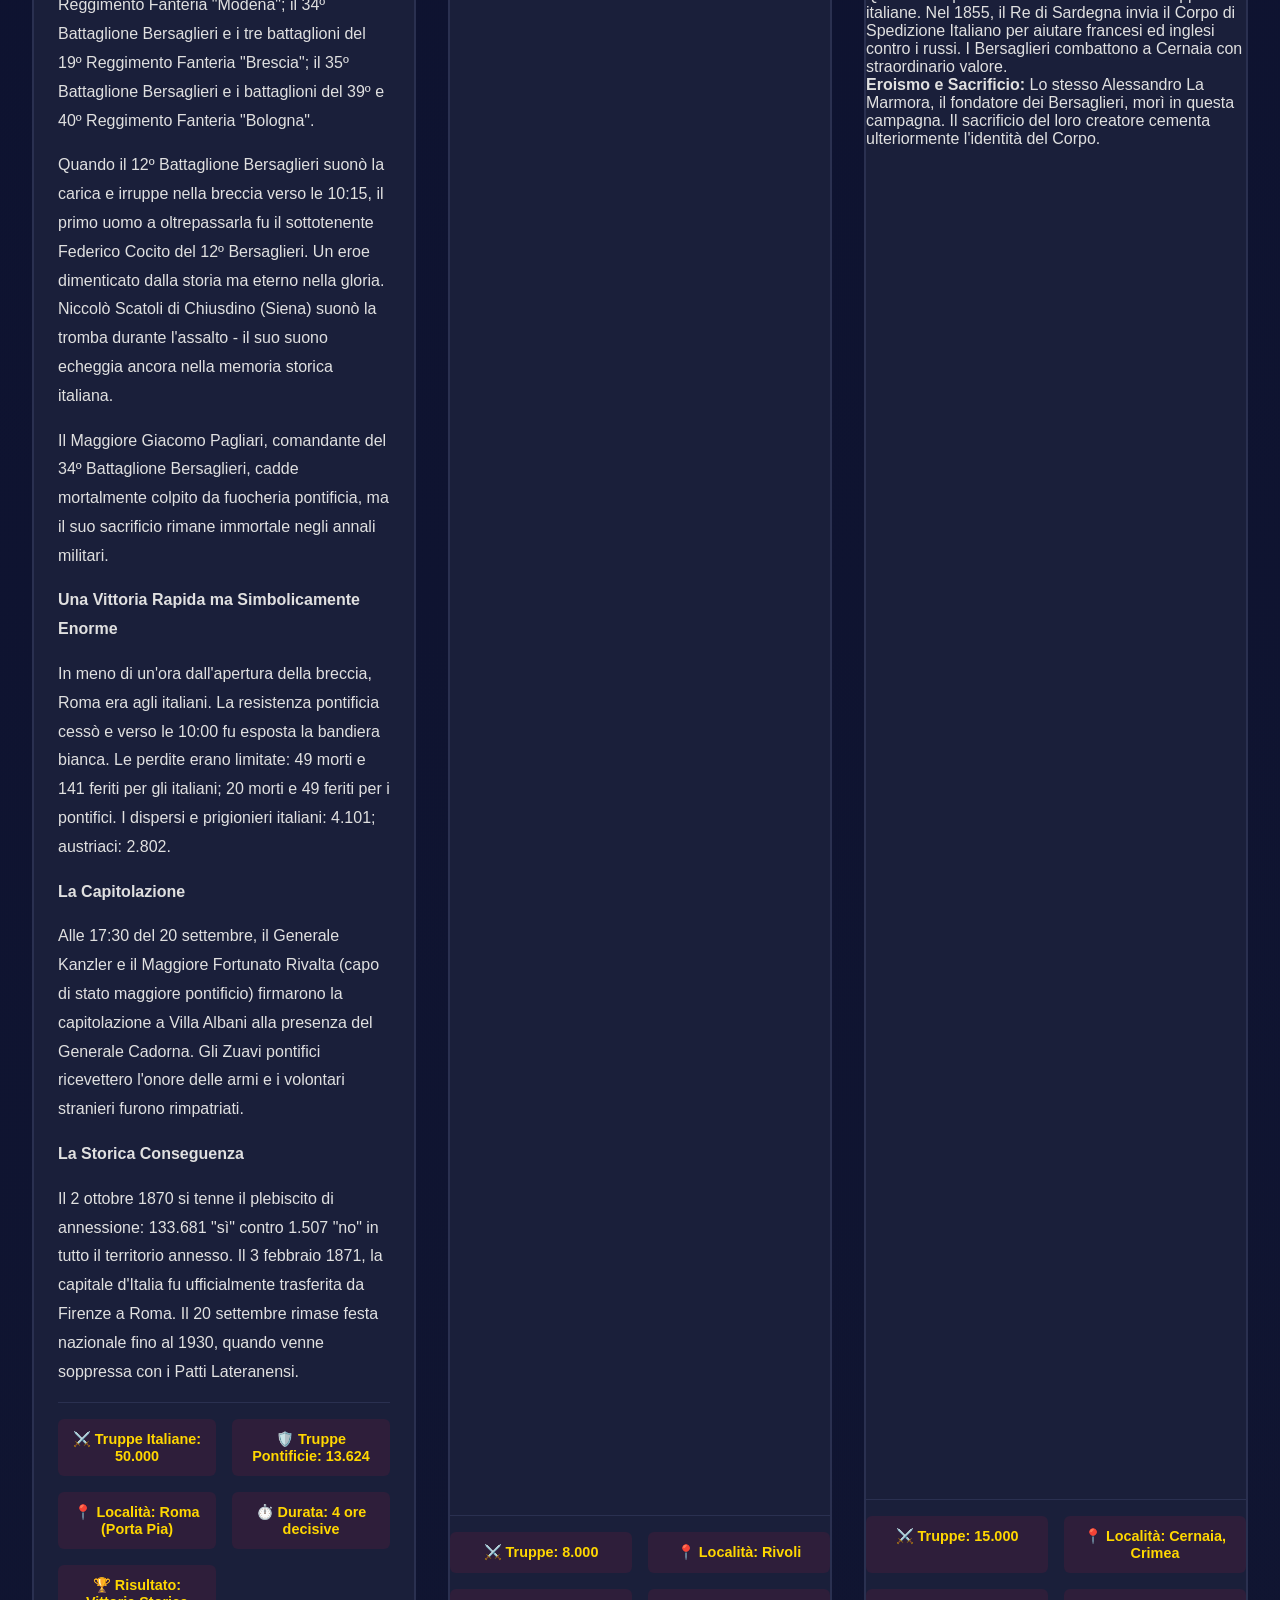
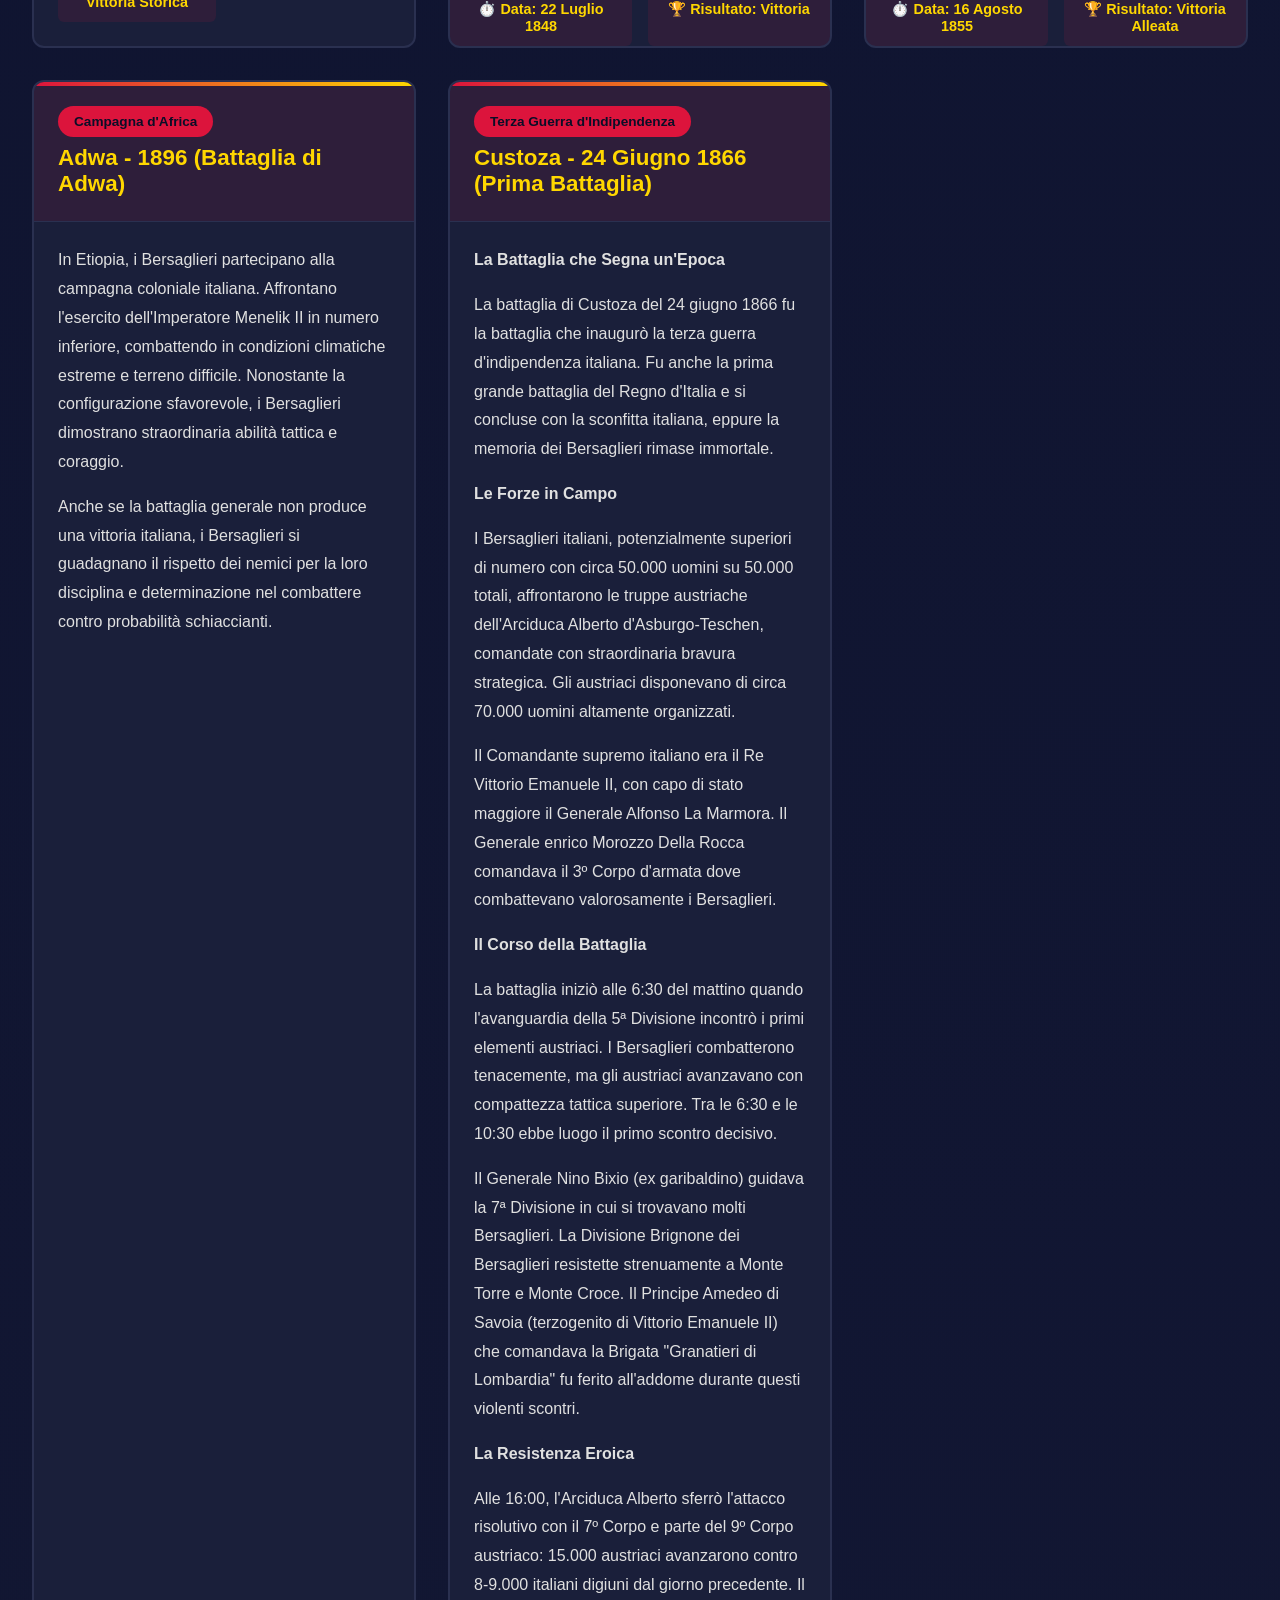
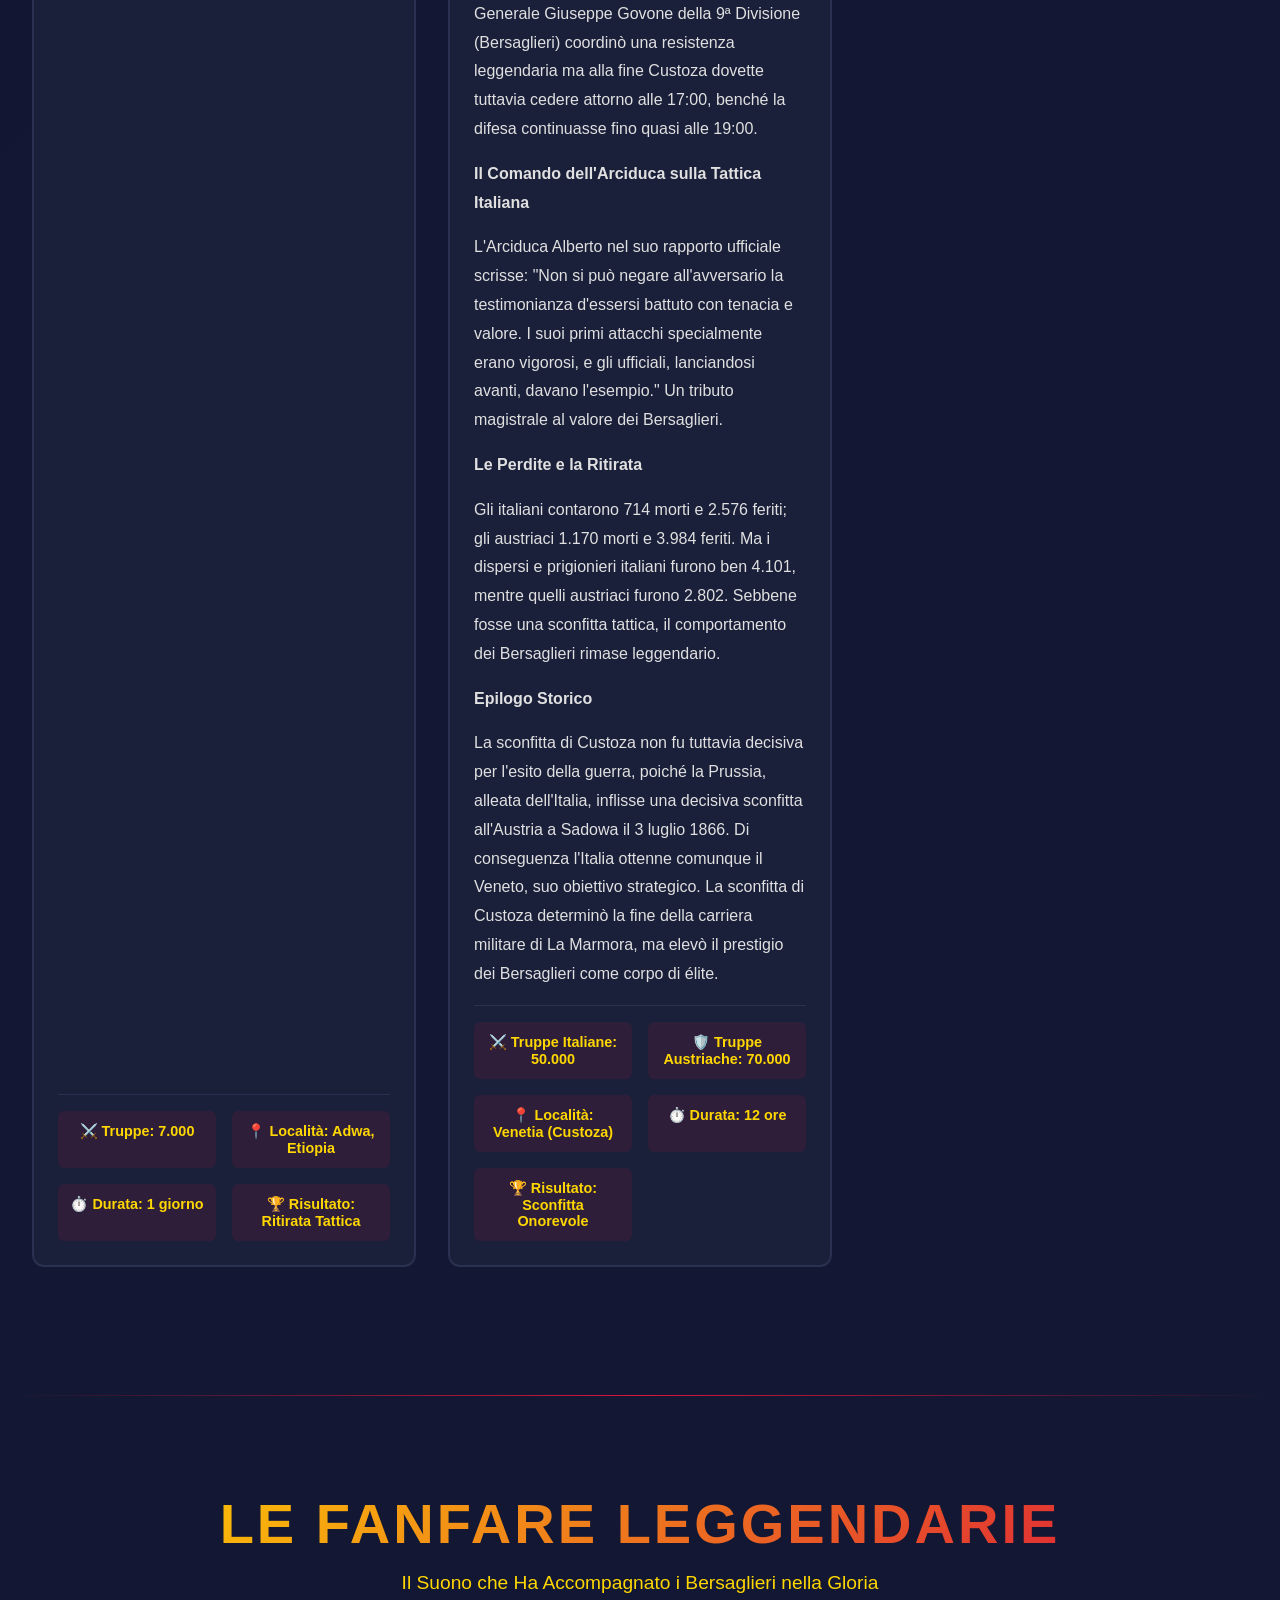
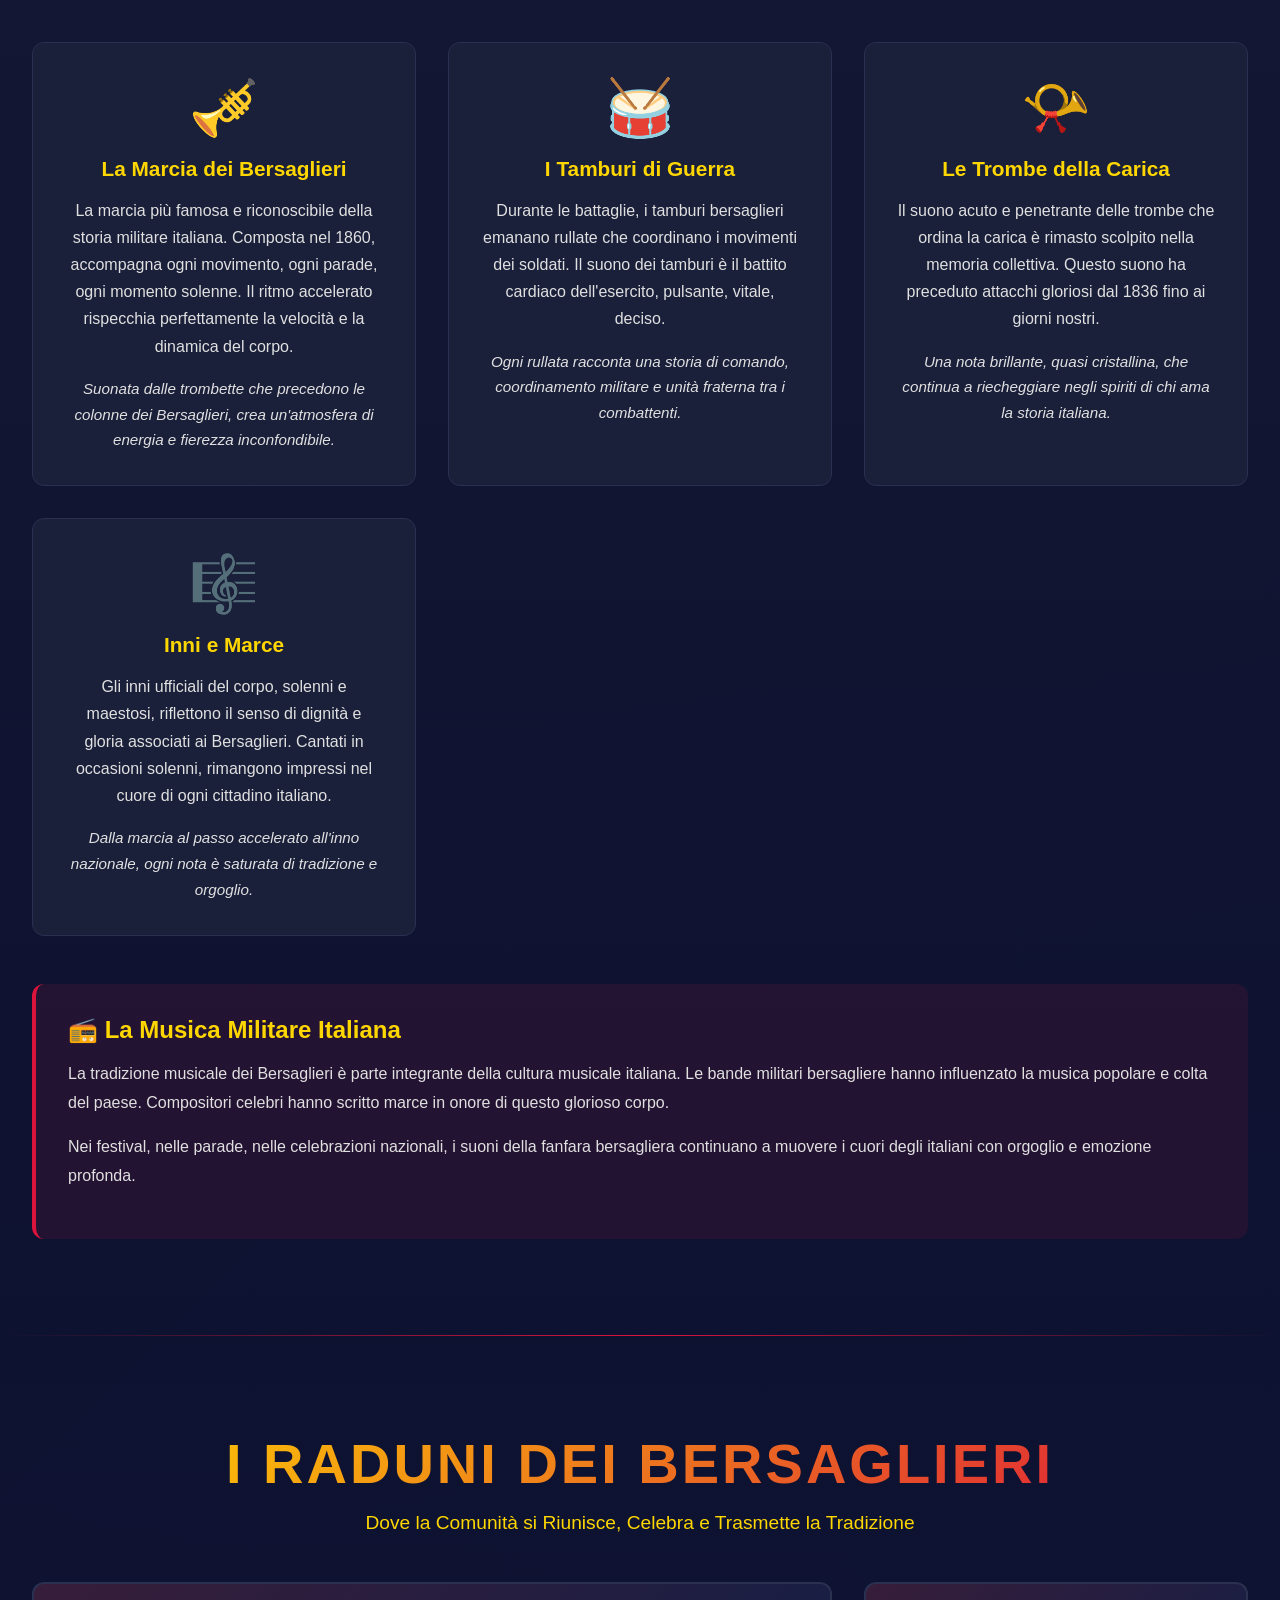
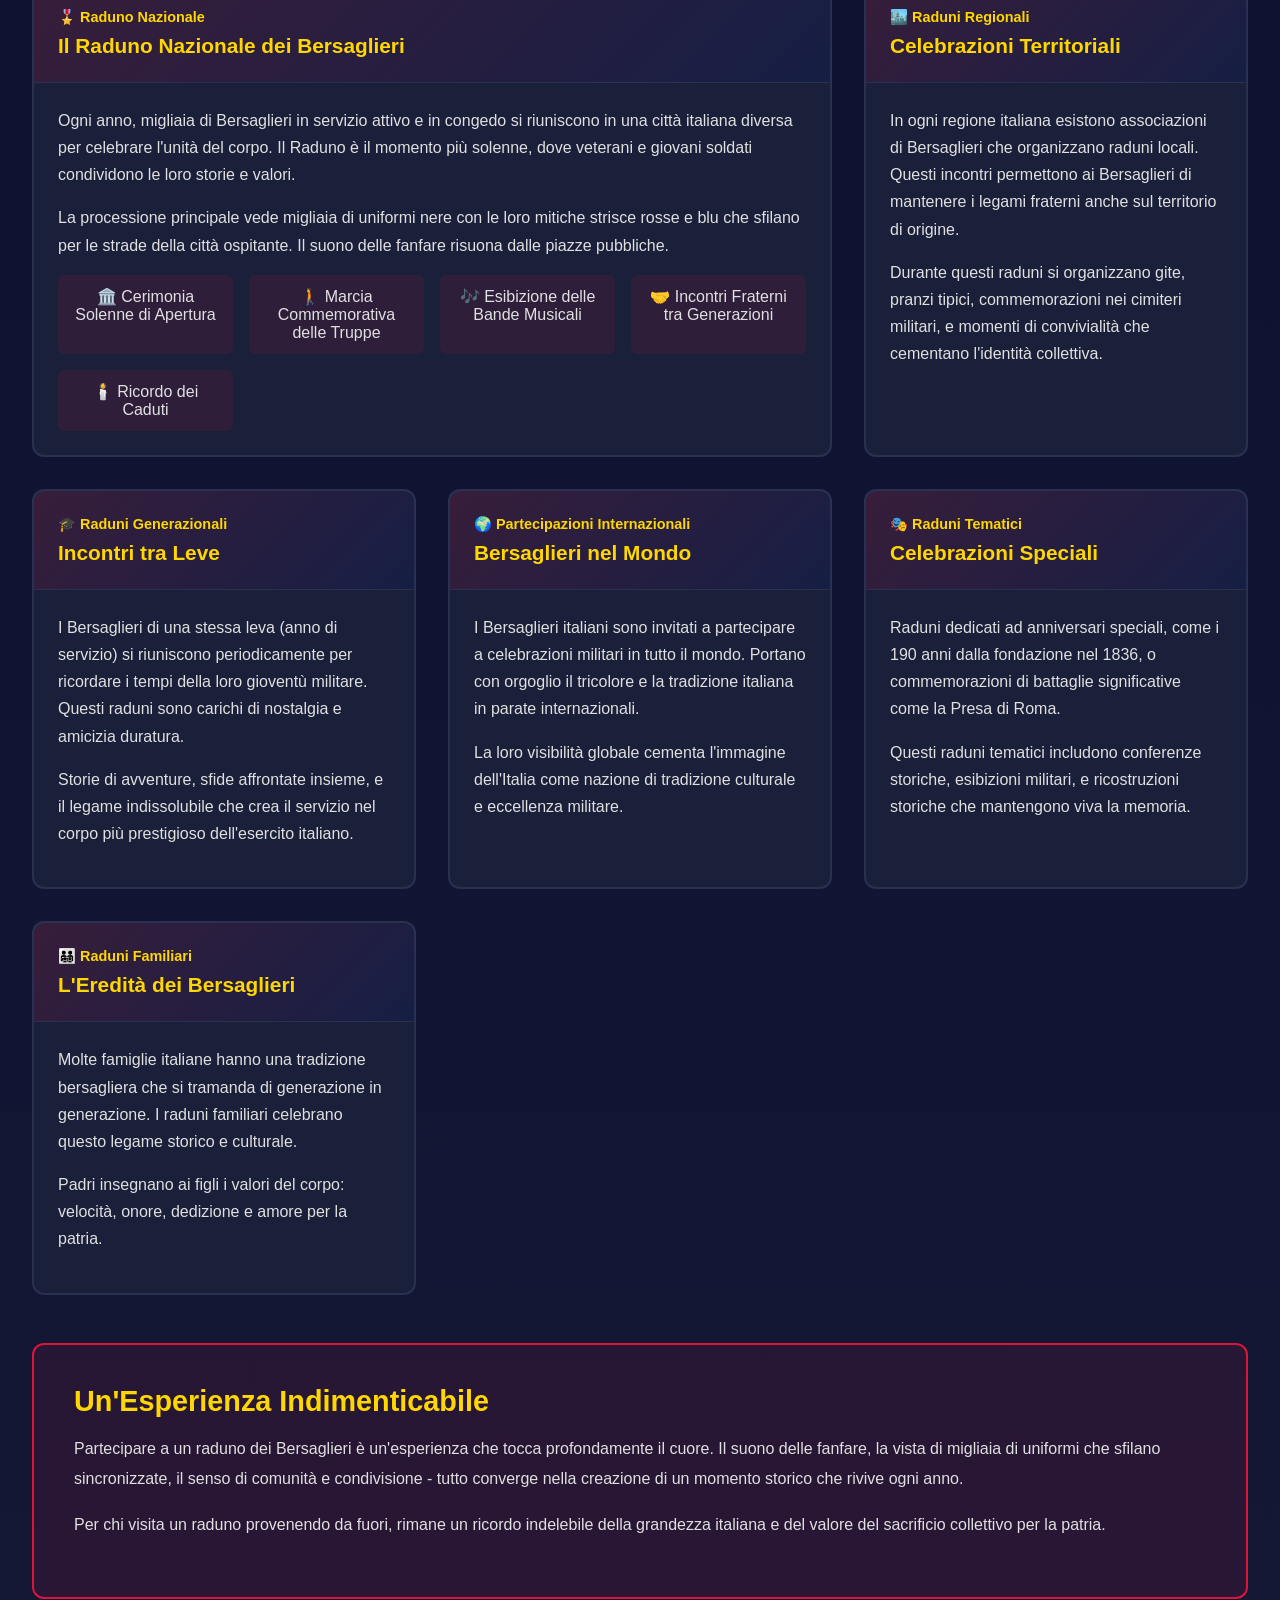
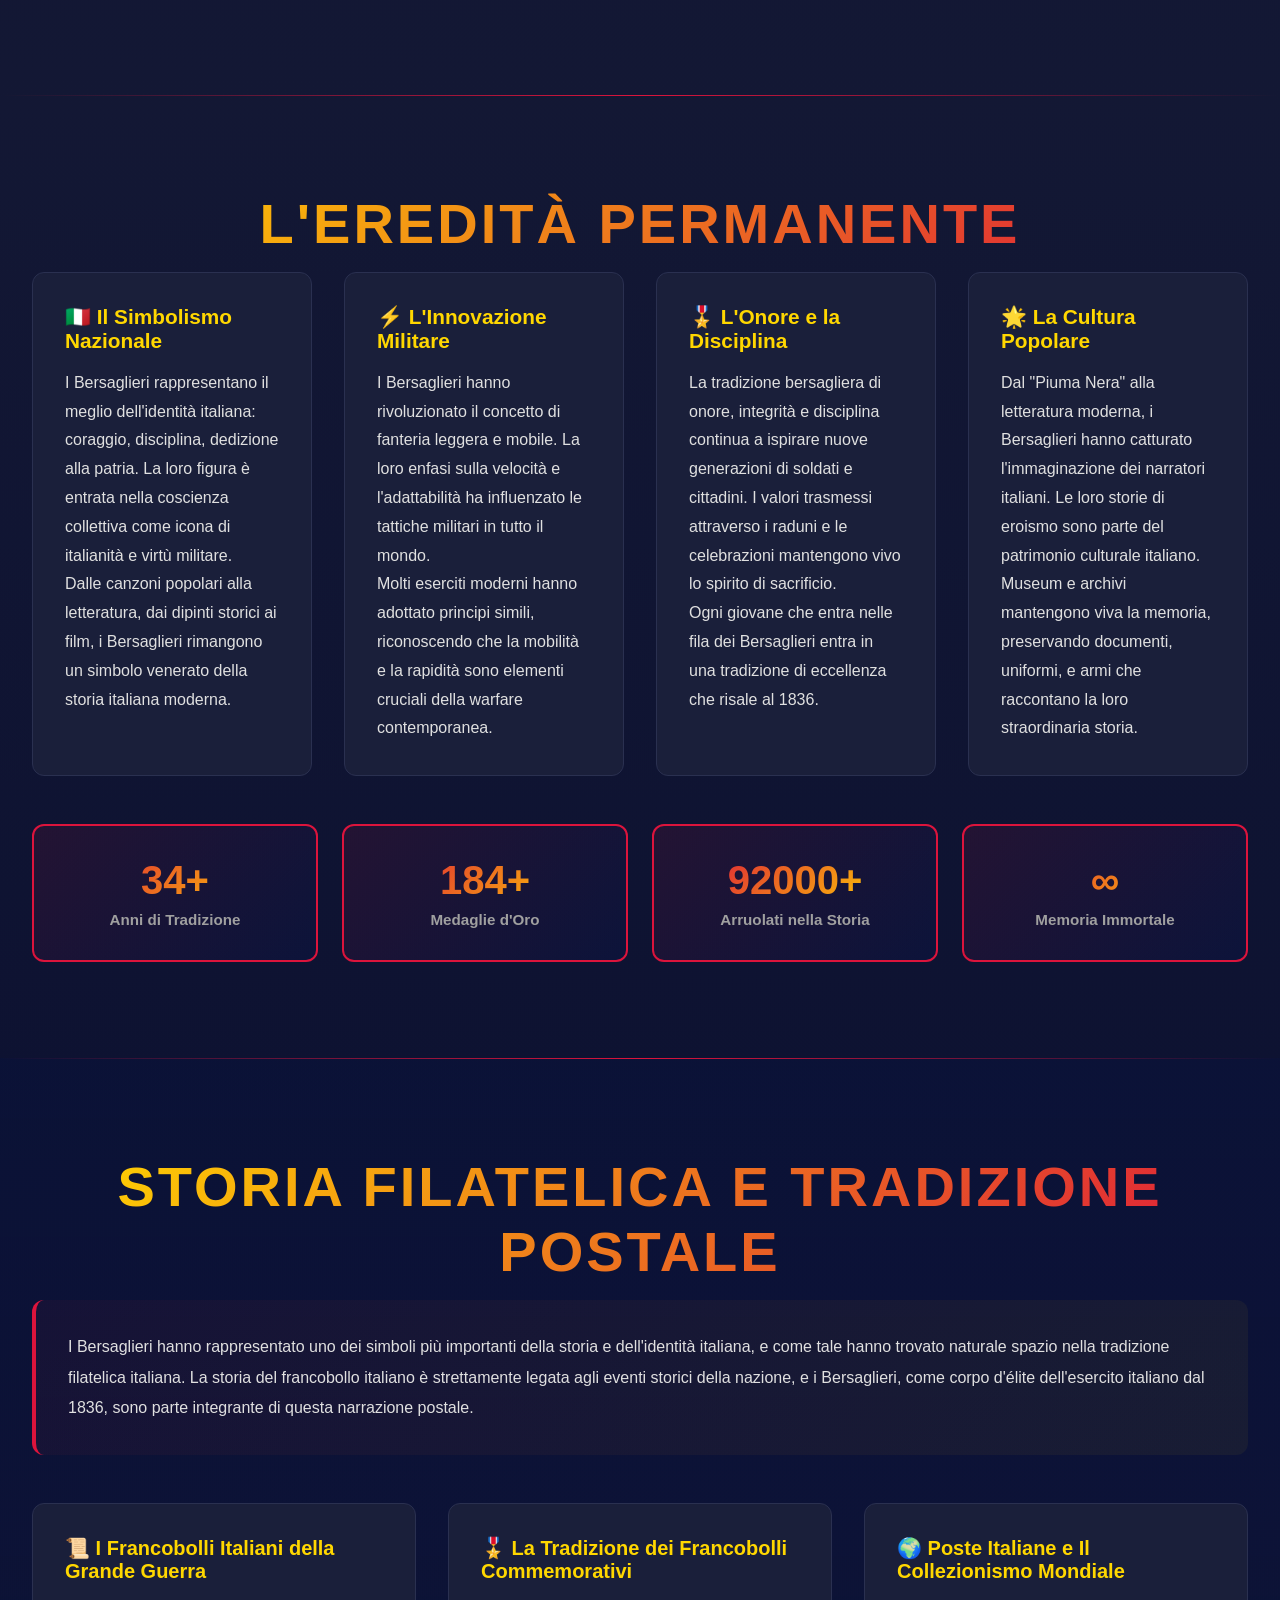
==== commit 93012493: "Add files via upload" ====
--- a/index.html
+++ b/index.html
@@ -21,6 +21,7 @@
                     <li><a href="#raduni" class="nav-link">Raduni</a></li>
                     <li><a href="#eredita" class="nav-link">Eredità</a></li>
                     <li><a href="#filatelica" class="nav-link">Filatelica</a></li>
+                    <li><a href="#missioni-africa" class="nav-link">Africa</a></li>
                     <li><a href="https://www.ldm4app.com" target="_blank" rel="noopener noreferrer" class="nav-link">ldm4app.com</a></li>
                 </ul>
             </div>
@@ -119,7 +120,7 @@
                         <img src="./foto/5_Rgt_Bersaglieri_vaira.png" alt="Cappello piumato">
                     </div>
                     <h3>🎖️ Il Piumetto Tricolore</h3>
-                    <p>Il famoso cappello piumato (vaira), composto da 132 penne nere naturali di cappone. Simbolo immediatamente riconoscibile dalle prime compagnie del 1836 fino ai giorni nostri - parte dell'identità bersaglierca.</p>
+                    <p>Il famoso cappello piumato, composto da 132 penne nere naturali di cappone. Simbolo immediatamente riconoscibile dalle prime compagnie del 1836 fino ai giorni nostri - parte dell'identità bersaglierca.</p>
                 </div>
                 <div class="card">
                     <div class="card-foto">
@@ -678,6 +679,125 @@
         </div>
     </section>
 
+    <!-- NUOVE MISSIONI COLONIALI - AFRICA ORIENTALE ITALIANA -->
+    <section id="missioni-africa" class="missioni-africa-section">
+        <div class="container">
+            <h2 class="section-title">🌍 MISSIONI COLONIALI - L'Africa Orientale Italiana (1880-1930)</h2>
+            <p class="section-subtitle">I Bersaglieri nella Colonia Eritrea e le Glorie di Asmara</p>
+
+            <div class="africa-intro">
+                <p>Oltre ai teatri europei, i Bersaglieri parteciparono con straordinario valore alle campagne coloniali italiane in Africa. L'Eritrea, colonia italiana dal 1882, divenne uno dei principali teatri di operazione per la fanteria leggera italiana. La città di <strong>Asmara</strong>, capitale della colonia, rappresentò il cuore pulsante della presenza militare italiana in Africa Orientale.</p>
+                <p>I Bersaglieri furono inviati in questa terra lontana per consolidare il controllo territoriale, combattere tribù fieramente indipendenti, e rappresentare il prestigio militare dell'Italia in Africa. La loro velocità tattica e dedizione si rivelarono cruciali nelle operazioni difficili nei climi estremi e nella topografia sfidante del Corno d'Africa.</p>
+            </div>
+
+            <div class="africa-context">
+                <div class="context-box">
+                    <h3>📜 Contesto Storico</h3>
+                    <p>L'Eritrea divenne una colonia italiana nel 1882 con la fondazione della colonia nel porto di Assab. Nel 1890 l'Italia stabilì il protettorato italiano dell'Eritrea (Colonia Eritrea Italiana). Asmara fu sviluppata come capitale amministrativa e centro militare a partire dal 1890.</p>
+                    <p>La guerra d'Adwa (1896) rappresentò un momento cruciale: le truppe italiane, inclusi i Bersaglieri, affrontarono l'esercito etiope di Menelik II. Sebbene l'Italia subì una sconfitta tattica, i Bersaglieri dimostrarono straordinario coraggio nel combattimento in condizioni avverse.</p>
+                </div>
+
+                <div class="context-box">
+                    <h3>⚔️ Il Ruolo dei Bersaglieri</h3>
+                    <p>I Bersaglieri erano il nerbo della forza di terra italiana in Eritrea. Organizzati in battaglioni specializzati, combattevano in campagne di ricognizione, pattugliamento e controllo territoriale. La loro velocità e capacità di adattamento si rivelarono vantaggiose nel terreno accidentato del Corno d'Africa.</p>
+                    <p>Le storiche "Corse ai Bersaglieri" mantennero efficacia tattica anche nelle operazioni coloniali, permettendo ai soldati italiani di rispondere rapidamente alle minacce e controllare vaste aree terr​itoriali con unità compatte e mobili.</p>
+                </div>
+
+                <div class="context-box">
+                    <h3>🏛️ Asmara: Capitale Militare e Amministrativa</h3>
+                    <p>Asmara si sviluppò da insediamento militare a prospera città coloniale italiana. Nel periodo 1890-1930, divenne il centro amministrativo della Colonia Eritrea e base principale delle operazioni bersagliere in Africa.</p>
+                    <p>La città ospitava caserme del Corpo, depositi di munizioni, magazzini di rifornimento, e strutture ospedaliere militari. I Bersaglieri di stanza ad Asmara rappresentavano il simbolo della potenza militare italiana nel continente africano.</p>
+                </div>
+            </div>
+
+            <div class="asmara-gallery">
+                <h3>📸 Asmara: Architettura Coloniale Italiana e Presenza Militare</h3>
+                <p class="gallery-caption">Una collezione di vedute storiche di Asmara dalla colonia italiana dell'Eritrea, documentando la struttura urbana, le fortificazioni militari, e la presenza dei Bersaglieri nella capitale coloniale.</p>
+
+                <div class="asmara-grid">
+                    <div class="asmara-photo-card">
+                        <img src="./foto/asmara_2.jpg" alt="Asmara - Via Principale">
+                        <div class="photo-info">
+                            <h4>🏛️ Asmara - Architettura Coloniale Italiana</h4>
+                            <p>Via principale di Asmara con edifici di architettura italiana fascista tipica degli anni 1920-1930. La città era stata sviluppata secondo un piano urbanistico italiano moderno, con ampi viali, piazze pubbliche, e strutture amministrative nel tipico stile romanzo-futurista del periodo.</p>
+                            <p class="historical-note"><strong>Contesto Storico:</strong> Asmara era considerata la "Perla d'Africa" - una città moderna e ordinata che rappresentava il prestigio e la civilizzazione italiana nel continente nero.</p>
+                        </div>
+                    </div>
+
+                    <div class="asmara-photo-card">
+                        <img src="./foto/asmara_3.jpg" alt="Asmara - Piazza Centrale">
+                        <div class="photo-info">
+                            <h4>🎖️ Piazza di Asmara - Centro Amministrativo e Militare</h4>
+                            <p>La piazza centrale di Asmara, cuore della città coloniale italiana. Da questa piazza partivano le colonne militari, qui si celebravano gli anniversari della fondazione della colonia, e qui i Bersaglieri si radunava​no per le cerimonie ufficiali.</p>
+                            <p class="historical-note"><strong>Significato Militare:</strong> Le strutture attorno alla piazza includevano: la sede dell'amministrazione coloniale, la caserma del Genio, i depositi militari, e il comando della guarnigione bersagliera.</p>
+                        </div>
+                    </div>
+
+                    <div class="asmara-photo-card">
+                        <img src="./foto/asmara_11.jpg" alt="Asmara - Fortificazioni">
+                        <div class="photo-info">
+                            <h4>🛡️ Asmara - Sistema Difensivo</h4>
+                            <p>Strutture difensive attorno ad Asmara costruite per proteggere la città da eventuali attacchi nemici. Il sistema difensivo era stato progettato dagli ingegneri dell'Esercito italiano per resistere sia a minacce terrestri che a possibili aggressioni esterne.</p>
+                            <p class="historical-note"><strong>Ruolo dei Bersaglieri:</strong> I Bersaglieri erano responsabili della difesa perimetrale e delle pattuglie di ricognizione attorno alle fortificazioni.</p>
+                        </div>
+                    </div>
+
+                    <div class="asmara-photo-card">
+                        <img src="./foto/asmara_22.jpg" alt="Asmara - Panorama Urbano">
+                        <div class="photo-info">
+                            <h4>🌆 Panorama di Asmara - La Capitale Coloniale</h4>
+                            <p>Veduta panoramica di Asmara che mostra lo sviluppo urbano della città coloniale italiana. L'architettura ordinata, gli ampi viali rettilinei, e le strutture pubbliche riflettono il piano urbanistico italiano che mirava a creare una città moderna e funzionale.</p>
+                            <p class="historical-note"><strong>Importanza Strategica:</strong> La posizione di Asmara sull'altopiano eritreo (a 2.335 metri di altitudine) la rese ideale come centro amministrativo e base logistica per le operazioni militari italiane in Africa Orientale.</p>
+                        </div>
+                    </div>
+
+                    <div class="asmara-photo-card">
+                        <img src="./foto/asmara_33.jpg" alt="Asmara - Strutture Militari">
+                        <div class="photo-info">
+                            <h4>🏥 Asmara - Strutture di Supporto Militare</h4>
+                            <p>Edifici adibiti a strutture di supporto militare - probabilmente ospedale militare, magazzino, o caserma. Queste strutture erano essenziali per il mantenimento della guarnigione bersagliera e il supporto logistico alle operazioni sul territorio.</p>
+                            <p class="historical-note"><strong>Condizioni di Servizio:</strong> I Bersaglieri che servivano ad Asmara affrontavano le sfide del clima africano, ma godevano di strutture moderne costruite secondo gli standard italiani dell'epoca.</p>
+                        </div>
+                    </div>
+
+                    <div class="asmara-photo-card">
+                        <img src="./foto/asmara_111.jpg" alt="Asmara - Veduta Generale">
+                        <div class="photo-info">
+                            <h4>🎯 Asmara - Veduta della Colonia Italiana</h4>
+                            <p>Veduta generale di Asmara che mostra l'estensione della città nel paesaggio eritreo. La pianificazione urbana italiana è evidente nella struttura geometrica degli isolati e nella distribuzione degli edifici pubblici.</p>
+                            <p class="historical-note"><strong>Eredità Coloniale:</strong> Asmara divenne un simbolo dell'italianità in Africa, dove i Bersaglieri rappresentavano il braccio armato della potenza italiana nel continente.</p>
+                        </div>
+                    </div>
+
+                    <div class="asmara-photo-card">
+                        <img src="./foto/asmara_333.jpg" alt="Asmara - Centro Storico">
+                        <div class="photo-info">
+                            <h4>🏰 Asmara - Centro Storico Coloniale</h4>
+                            <p>Una veduta del centro storico di Asmara durante l'epoca coloniale italiana, con strutture architettoniche che rispecchiano il progetto urbanistico italiano. La città era considerata una delle più moderne e ordinate dell'Africa subsahariana.</p>
+                            <p class="historical-note"><strong>Significato Culturale:</strong> I Bersaglieri stazionati ad Asmara erano ambasciatori della cultura militare italiana, rappresentando l'Italia e i suoi valori di ordine, disciplina, e modernità.</p>
+                        </div>
+                    </div>
+
+                    <div class="asmara-photo-card">
+                        <img src="./foto/asmara_111.jpg" alt="Asmara - Strutture Civili">
+                        <div class="photo-info">
+                            <h4>🏢 Asmara - Strutture Civili e Amministrative</h4>
+                            <p>Edifici civili e amministrativi nel centro di Asmara. Questi edifici serv​ivano funzioni governative coloniali, commerciali, e ricreative per la comunità italiana presente nella colonia.</p>
+                            <p class="historical-note"><strong>Comunità Italiana:</strong> Asmara ospitava funzionari amministrativi, commercianti, militari, e famiglie italiane che formavano la comunità coloniale italiana in Africa Orientale.</p>
+                        </div>
+                    </div>
+                </div>
+
+                <div class="asmara-conclusion">
+                    <p><strong>🌍 L'AFRICA ORIENTALE ITALIANA: Testimonianza della Presenza Militare Italiana</strong></p>
+                    <p>Le foto di Asmara documentano un capitolo affascinante della storia italiana: la presenza coloniale in Africa e il ruolo cruciale dei Bersaglieri nel consolidamento della potenza italiana nel continente. Sebbene questo capitolo rappresenti un'epoca conclusa della storia italiana, rimane testimonianza della dedizione dei Bersaglieri a servire la patria in terre lontane.</p>
+                    <p>La colonia dell'Eritrea e la città di Asmara rappresentano un momento storico dove i valori di ordine, modernità, e spirito militare italiano si incontrarono con la realtà della colonizzazione africana. I Bersaglieri furono, in questo contesto, il simbolo della potenza militare italiana, portando ovunque lo spirito di dedizione e coraggio che li ha sempre contraddistinti.</p>
+                    <p>La storia è complessa, ma le immagini di Asmara rimangono documento inestimabile di come i Bersaglieri hanno contribuito a scrivere le pagine della storia italiana nel continente africano durante il periodo coloniale (1880-1940).</p>
+                </div>
+            </div>
+        </div>
+    </section>
+
     <!-- FOOTER -->
     <footer class="footer">
         <div class="footer-content">
--- a/styles.css
+++ b/styles.css
@@ -1005,6 +1005,8 @@
     margin: 0 2rem 1.5rem 0;
     width: 30%;
     min-width: 250px;
+    z-index: 10;
+    position: relative;
 }
 
 .foto-embed-battle {
@@ -1012,6 +1014,8 @@
     margin: 0 0 1.5rem 2rem;
     width: 35%;
     min-width: 280px;
+    z-index: 10;
+    position: relative;
 }
 
 .foto-box-inline,
@@ -1141,6 +1145,186 @@
     line-height: 1.4;
 }
 
+/* SEZIONE MISSIONI AFRICA */
+.missioni-africa-section {
+    background: linear-gradient(135deg, var(--dark-bg) 0%, #0f1435 50%, var(--card-bg) 100%);
+    padding: 6rem 2rem;
+    border-top: 3px solid var(--primary-color);
+}
+
+.section-subtitle {
+    color: var(--accent-color);
+    font-size: 1.2rem;
+    margin-bottom: 3rem;
+    text-align: center;
+    font-weight: 500;
+}
+
+.africa-intro {
+    background: rgba(26, 31, 58, 0.7);
+    border-left: 4px solid var(--primary-color);
+    padding: 2rem;
+    border-radius: 8px;
+    margin-bottom: 3rem;
+    box-shadow: 0 4px 16px rgba(220, 20, 60, 0.15);
+}
+
+.africa-intro p {
+    line-height: 1.8;
+    margin-bottom: 1rem;
+    color: var(--text-light);
+}
+
+.africa-context {
+    display: grid;
+    grid-template-columns: repeat(auto-fit, minmax(300px, 1fr));
+    gap: 2rem;
+    margin-bottom: 4rem;
+}
+
+.context-box {
+    background: var(--card-bg);
+    border: 2px solid var(--border-color);
+    border-radius: 8px;
+    padding: 2rem;
+    box-shadow: 0 4px 12px rgba(220, 20, 60, 0.1);
+    transition: all 0.3s ease;
+}
+
+.context-box:hover {
+    border-color: var(--accent-color);
+    box-shadow: 0 8px 20px rgba(220, 20, 60, 0.2);
+}
+
+.context-box h3 {
+    color: var(--accent-color);
+    margin-bottom: 1rem;
+    font-size: 1.1rem;
+}
+
+.context-box p {
+    color: var(--text-light);
+    line-height: 1.7;
+    margin-bottom: 0.8rem;
+}
+
+.asmara-gallery {
+    margin-bottom: 3rem;
+}
+
+.asmara-gallery h3 {
+    color: var(--accent-color);
+    font-size: 1.8rem;
+    margin-bottom: 1rem;
+    text-align: center;
+}
+
+.gallery-caption {
+    text-align: center;
+    color: var(--text-muted);
+    margin-bottom: 2.5rem;
+    font-size: 1rem;
+    line-height: 1.6;
+}
+
+.asmara-grid {
+    display: grid;
+    grid-template-columns: repeat(auto-fit, minmax(350px, 1fr));
+    gap: 2.5rem;
+    margin-bottom: 3rem;
+}
+
+.asmara-photo-card {
+    background: var(--card-bg);
+    border: 2px solid var(--border-color);
+    border-radius: 10px;
+    overflow: hidden;
+    transition: all 0.4s ease;
+    box-shadow: 0 8px 20px rgba(220, 20, 60, 0.15);
+    display: flex;
+    flex-direction: column;
+}
+
+.asmara-photo-card:hover {
+    border-color: var(--primary-color);
+    transform: translateY(-8px);
+    box-shadow: 0 12px 32px rgba(220, 20, 60, 0.3);
+}
+
+.asmara-photo-card img {
+    width: 100%;
+    height: 220px;
+    object-fit: cover;
+    border-bottom: 3px solid var(--primary-color);
+    transition: transform 0.4s ease;
+}
+
+.asmara-photo-card:hover img {
+    transform: scale(1.05);
+}
+
+.photo-info {
+    padding: 1.5rem;
+    flex-grow: 1;
+    display: flex;
+    flex-direction: column;
+}
+
+.photo-info h4 {
+    color: var(--accent-color);
+    font-size: 1.05rem;
+    margin-bottom: 0.8rem;
+    line-height: 1.4;
+}
+
+.photo-info p {
+    color: var(--text-light);
+    font-size: 0.95rem;
+    line-height: 1.6;
+    margin-bottom: 0.8rem;
+}
+
+.historical-note {
+    background: rgba(220, 20, 60, 0.1);
+    border-left: 3px solid var(--primary-color);
+    padding: 0.8rem;
+    margin-top: 0.8rem;
+    border-radius: 4px;
+    color: var(--text-muted);
+    font-size: 0.9rem;
+}
+
+.historical-note strong {
+    color: var(--accent-color);
+}
+
+.asmara-conclusion {
+    background: rgba(26, 31, 58, 0.8);
+    border: 2px solid var(--primary-color);
+    border-radius: 10px;
+    padding: 2.5rem;
+    text-align: center;
+    box-shadow: 0 8px 24px rgba(220, 20, 60, 0.2);
+}
+
+.asmara-conclusion p {
+    color: var(--text-light);
+    line-height: 1.9;
+    margin-bottom: 1.5rem;
+    font-size: 1rem;
+}
+
+.asmara-conclusion p:first-child {
+    color: var(--accent-color);
+    font-size: 1.2rem;
+    font-weight: 600;
+    margin-bottom: 2rem;
+}
+
+.asmara-conclusion strong {
+    color: var(--primary-color);
+}
+
 .gallery-item-large p {
     color: var(--text-light);
     font-size: 0.95rem;
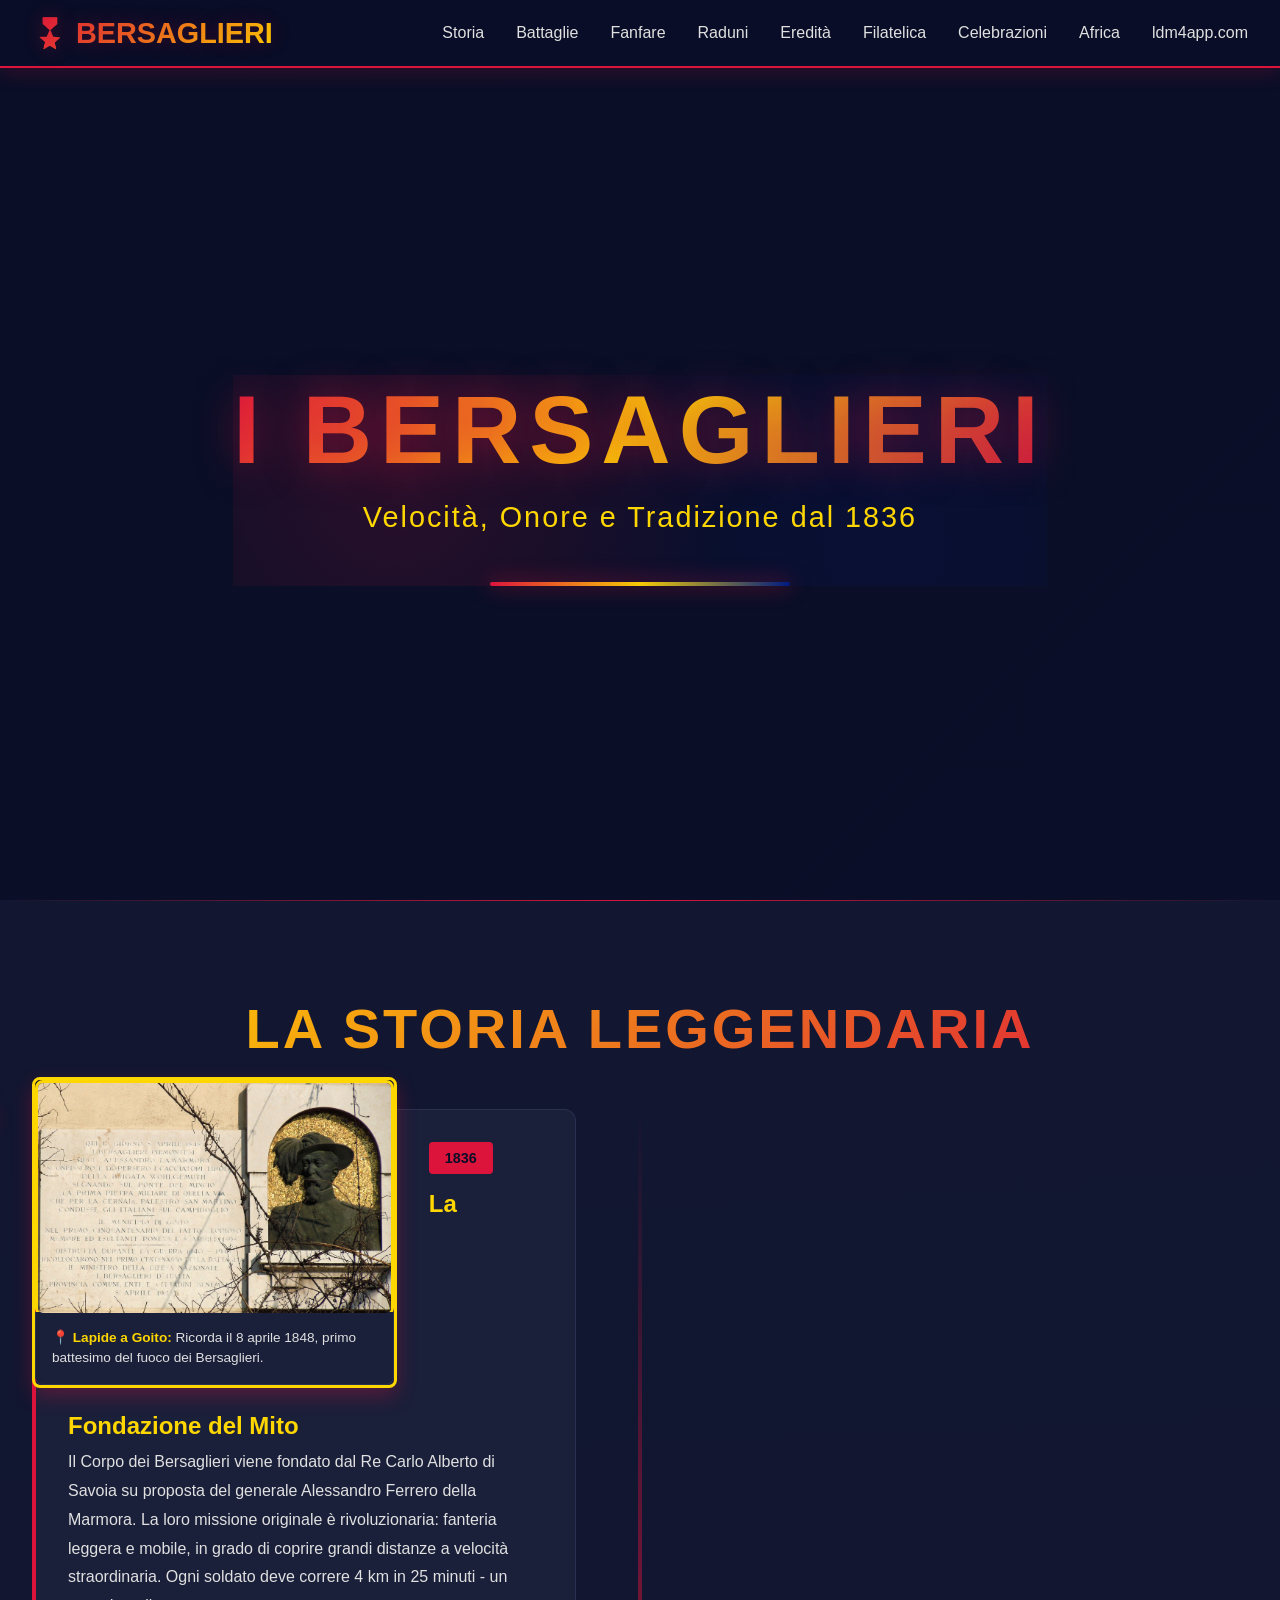
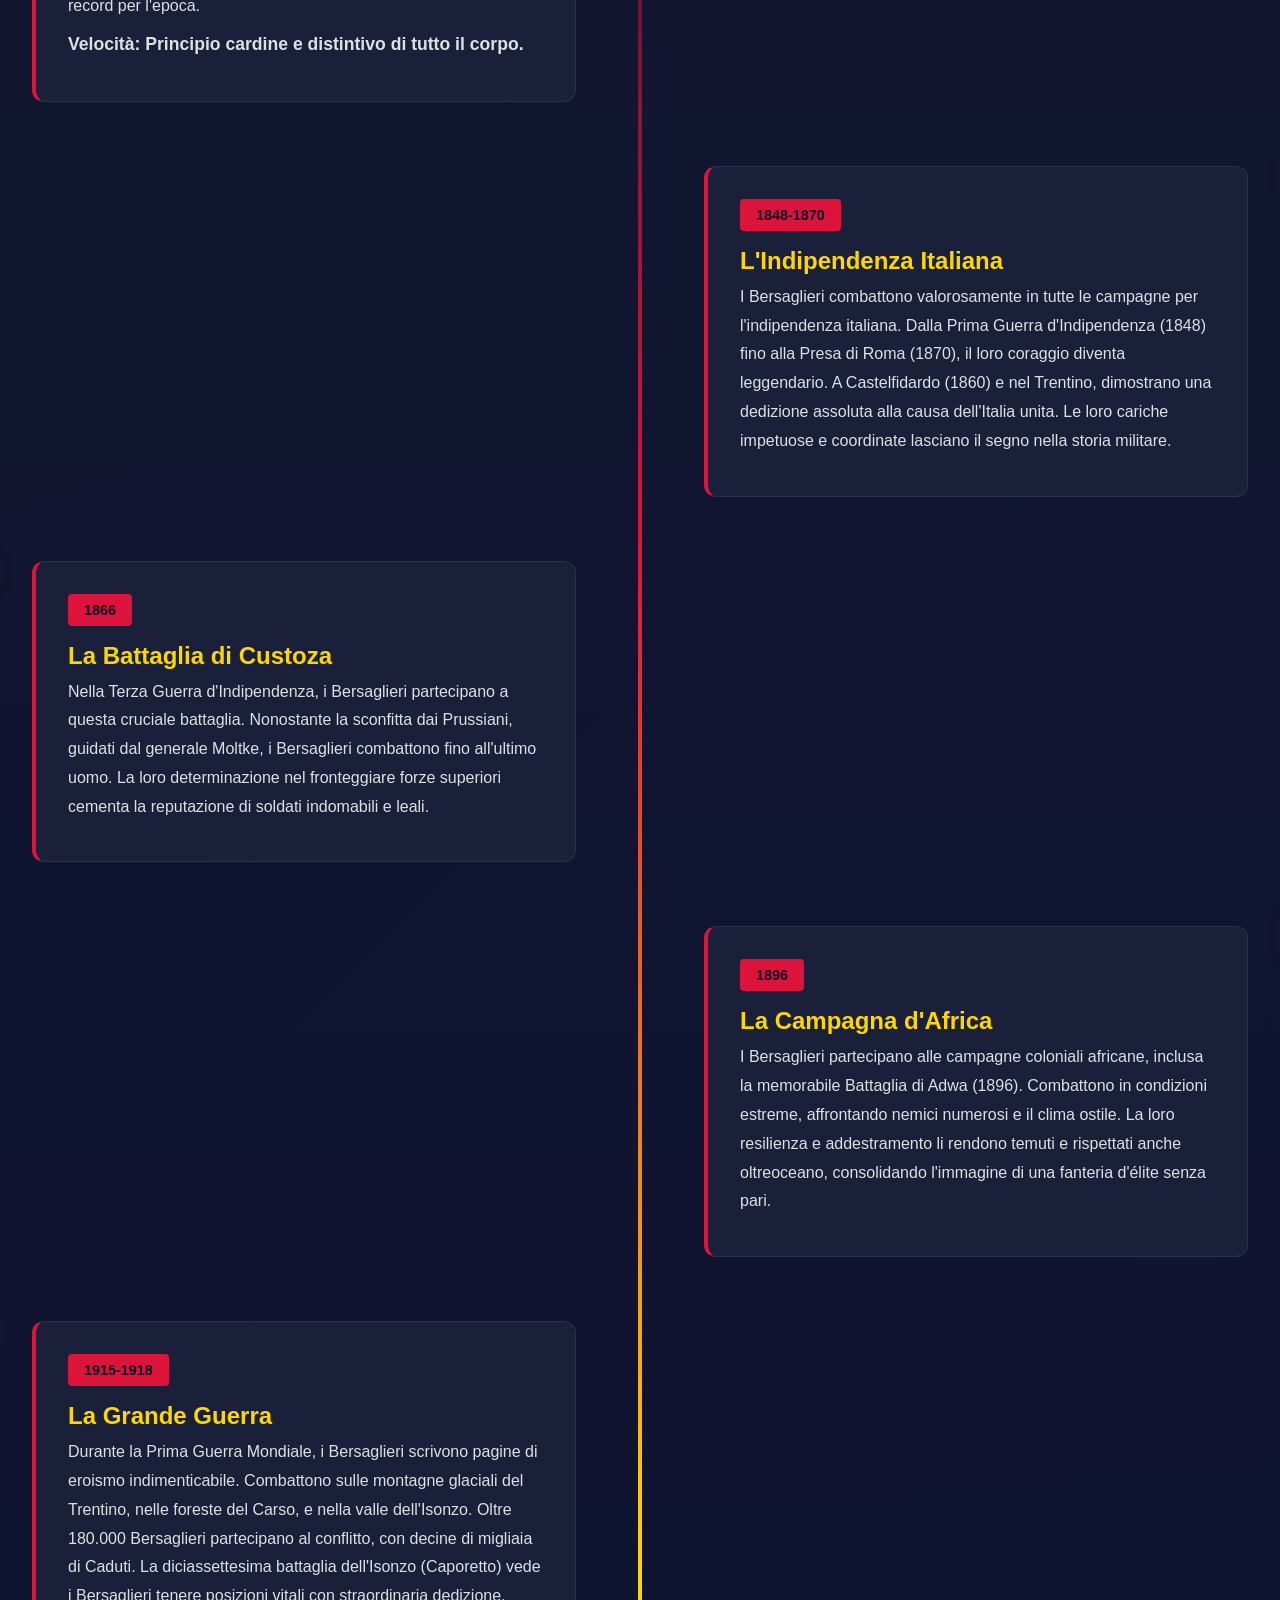
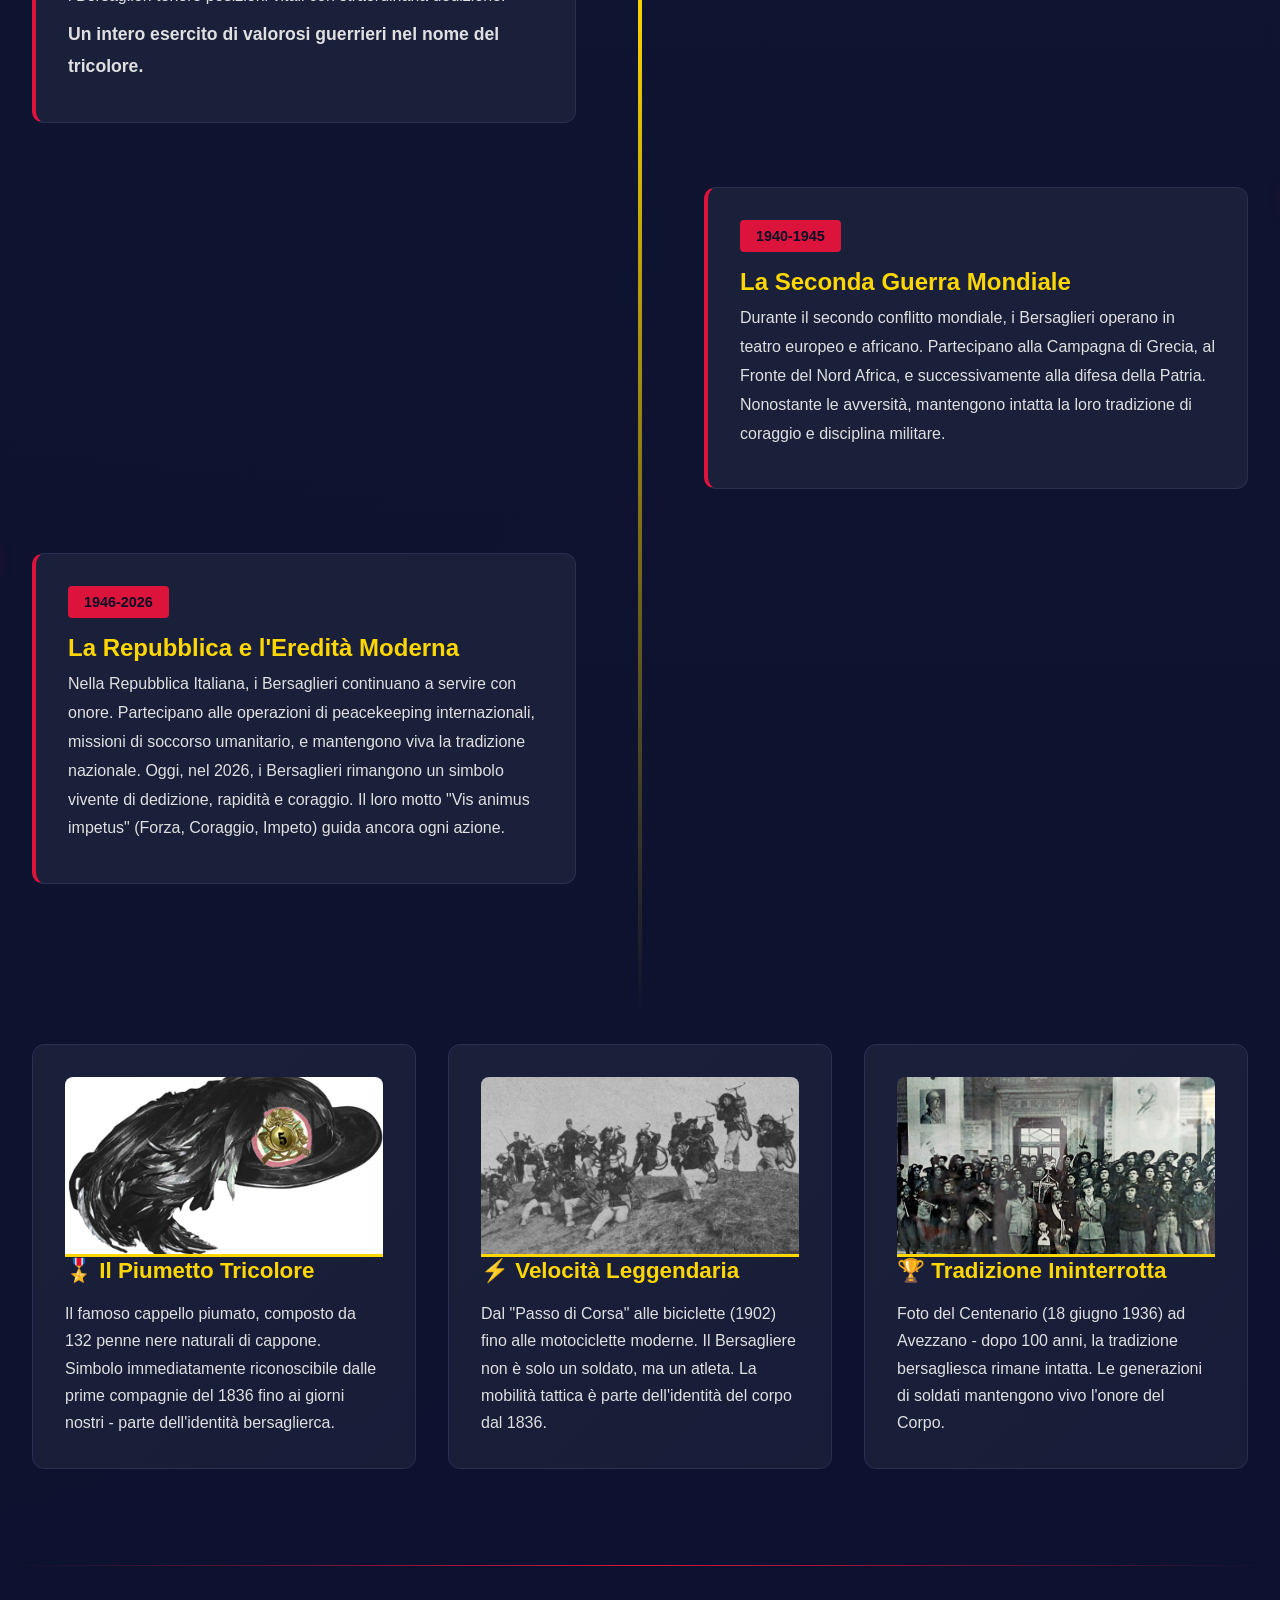
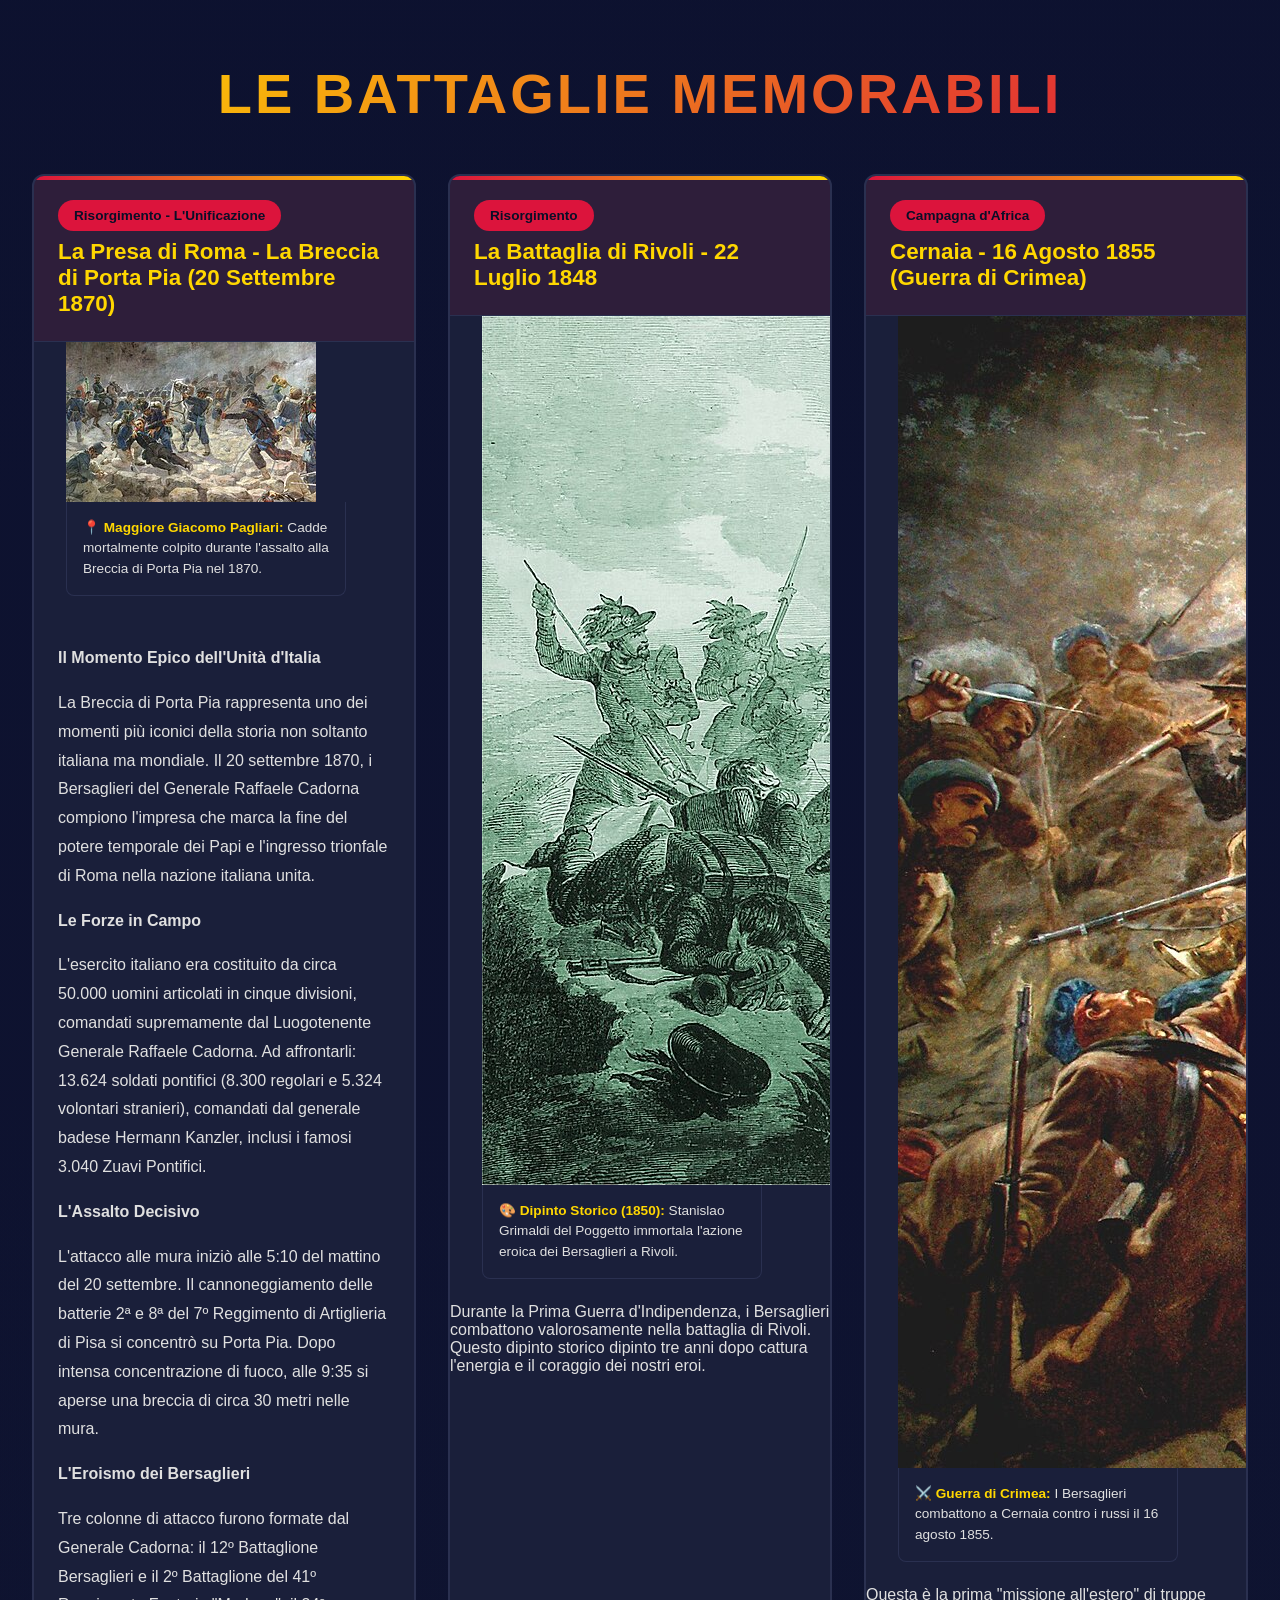
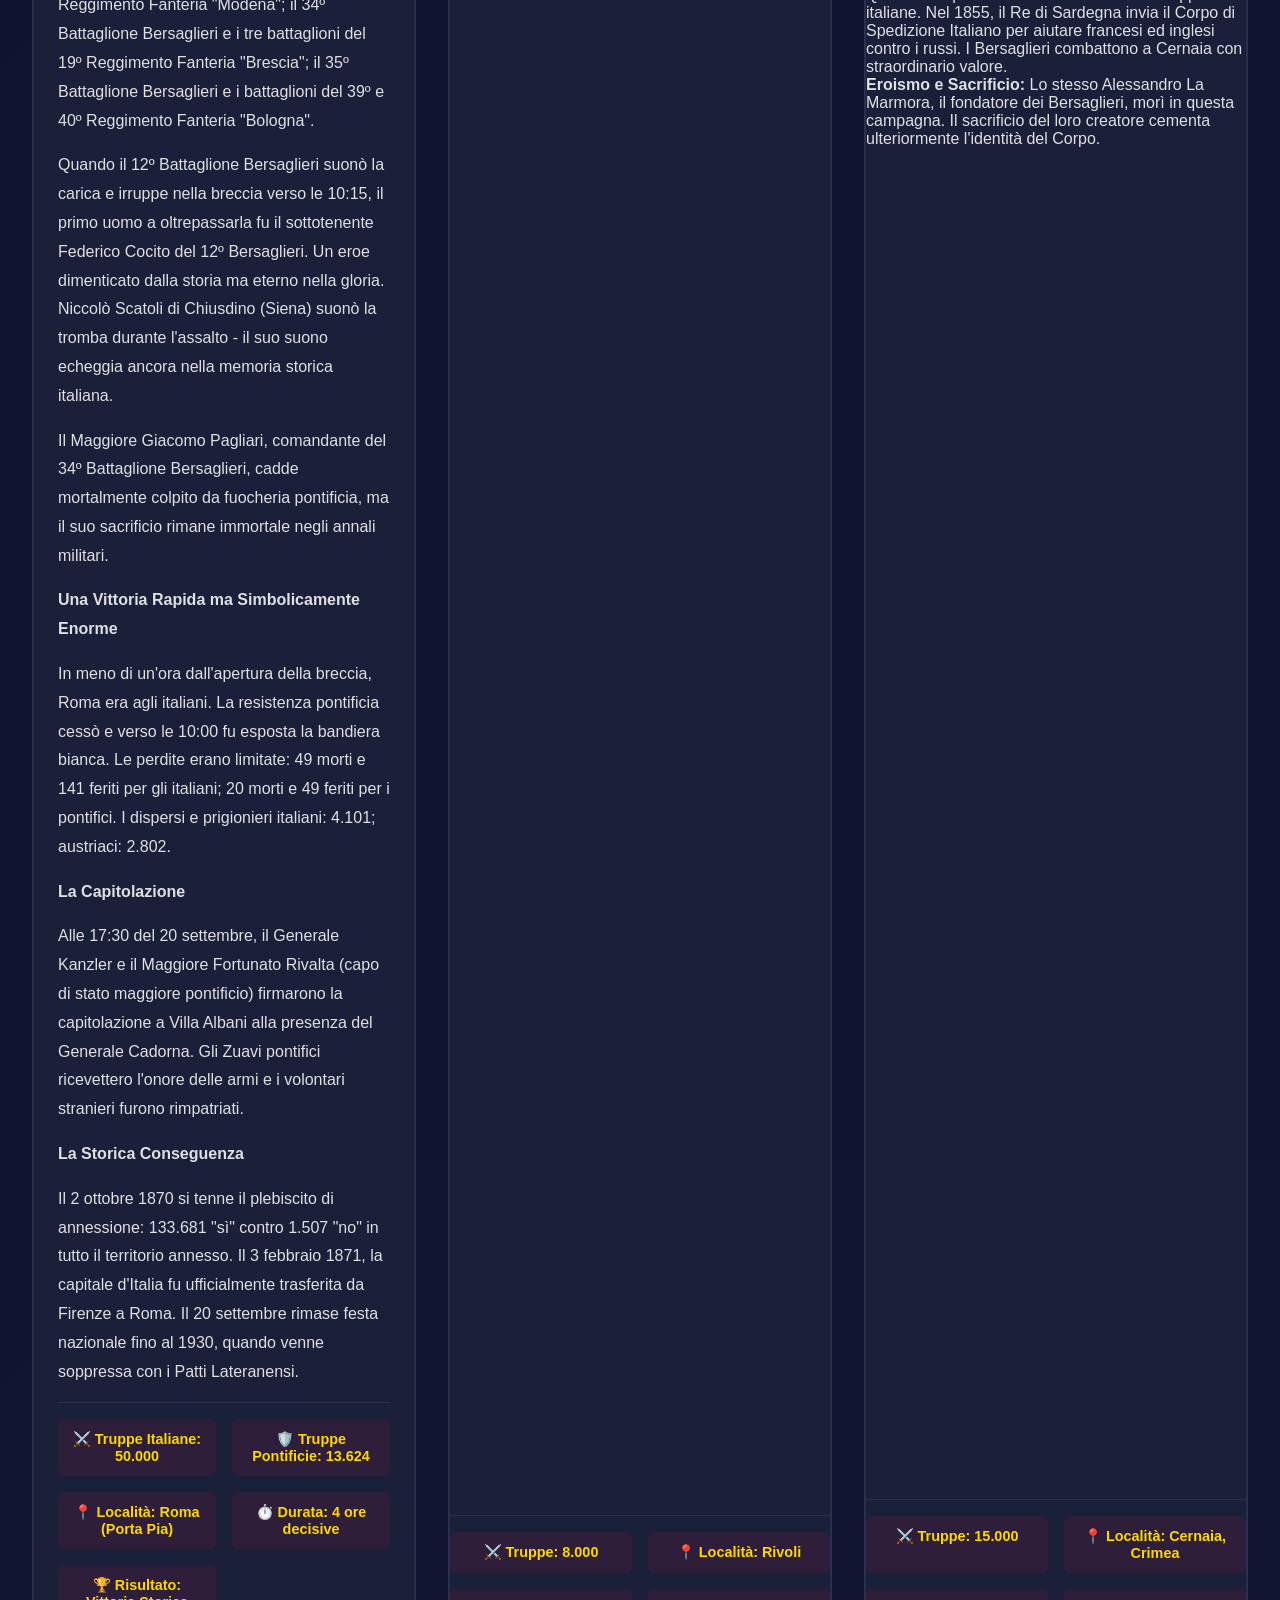
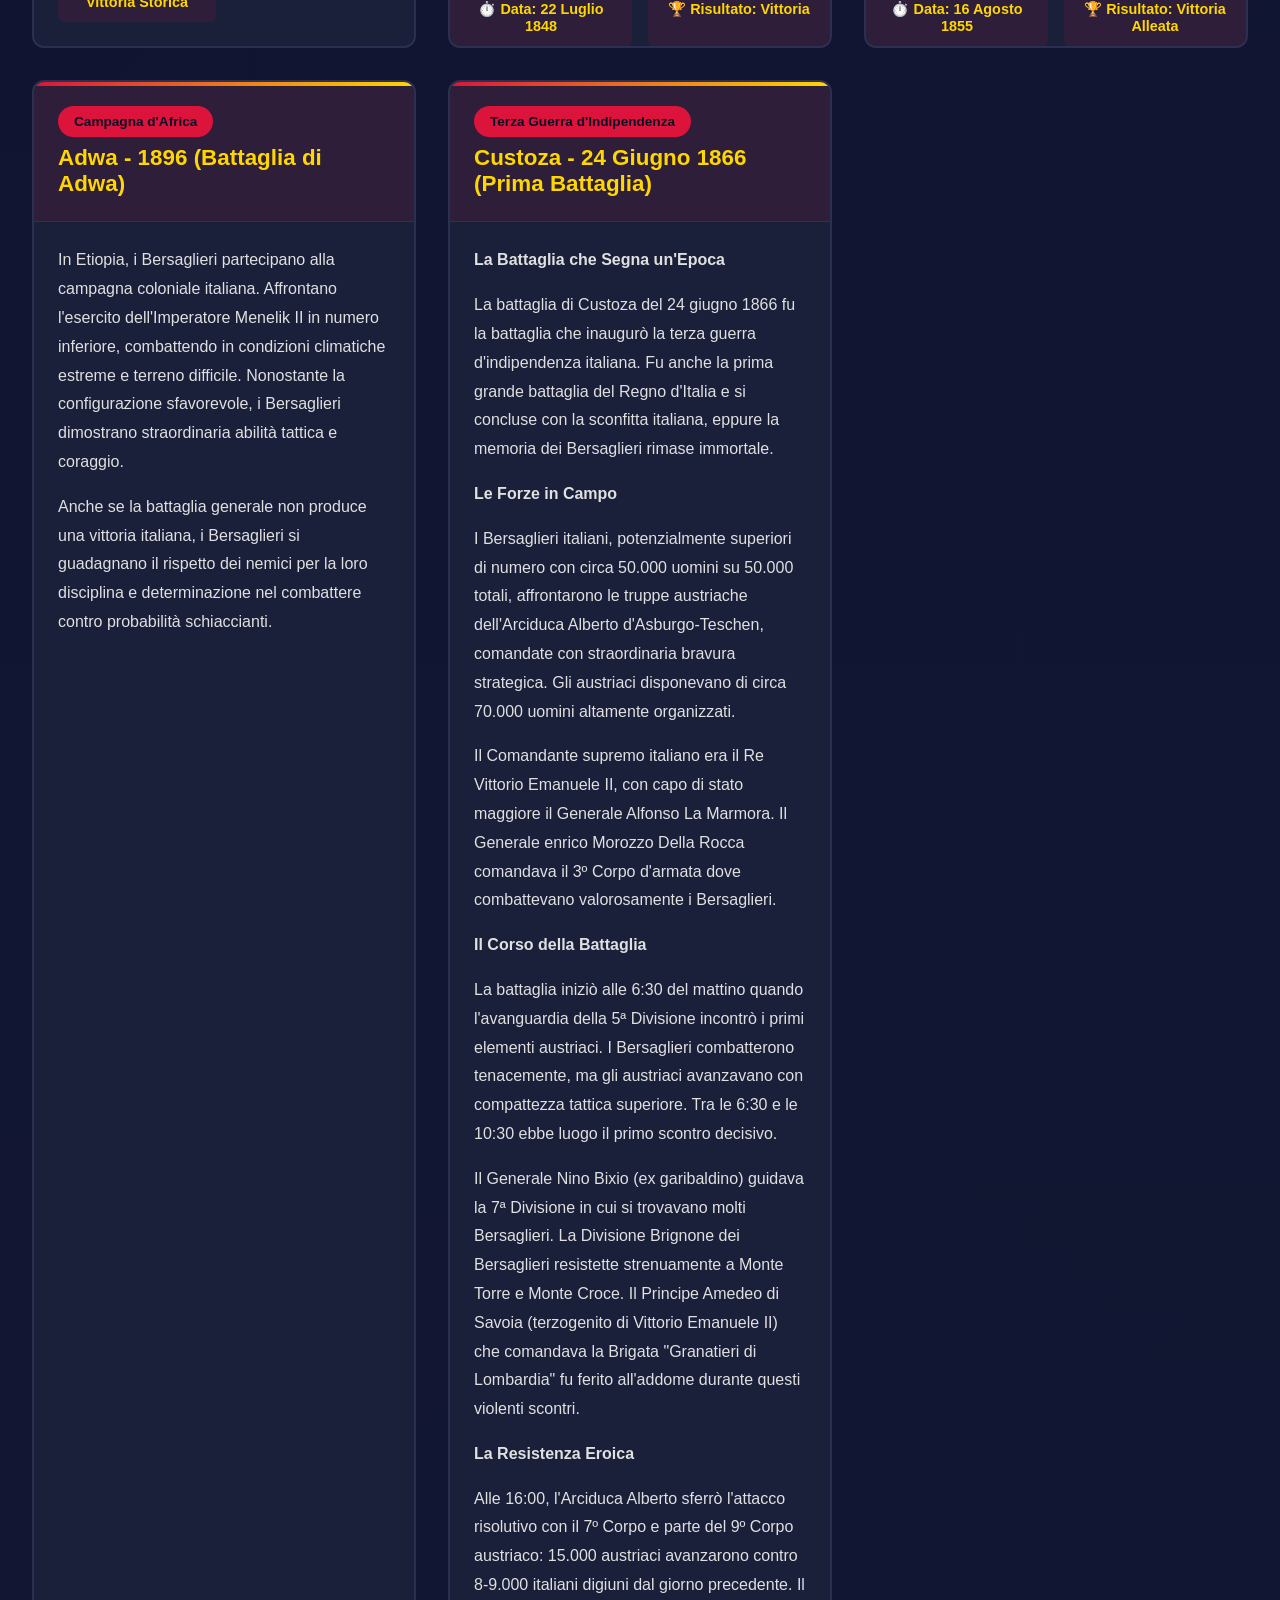
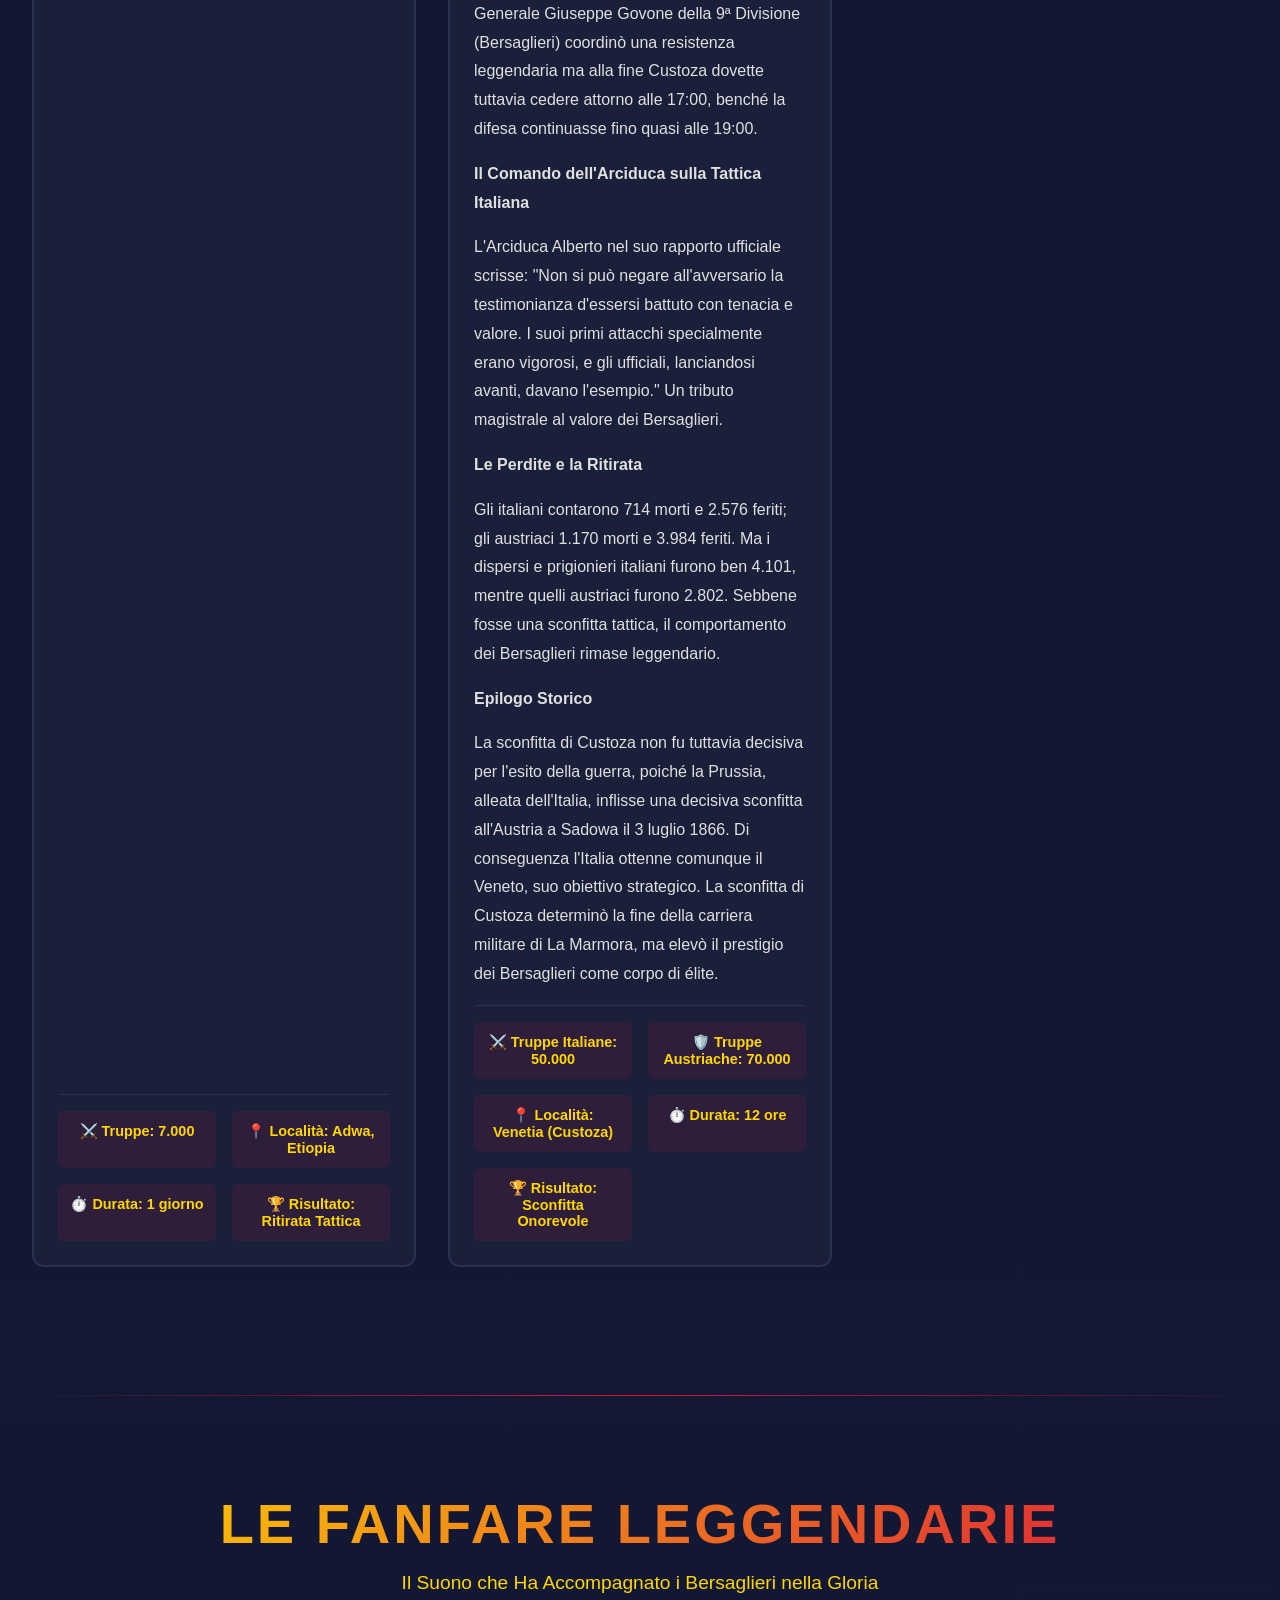
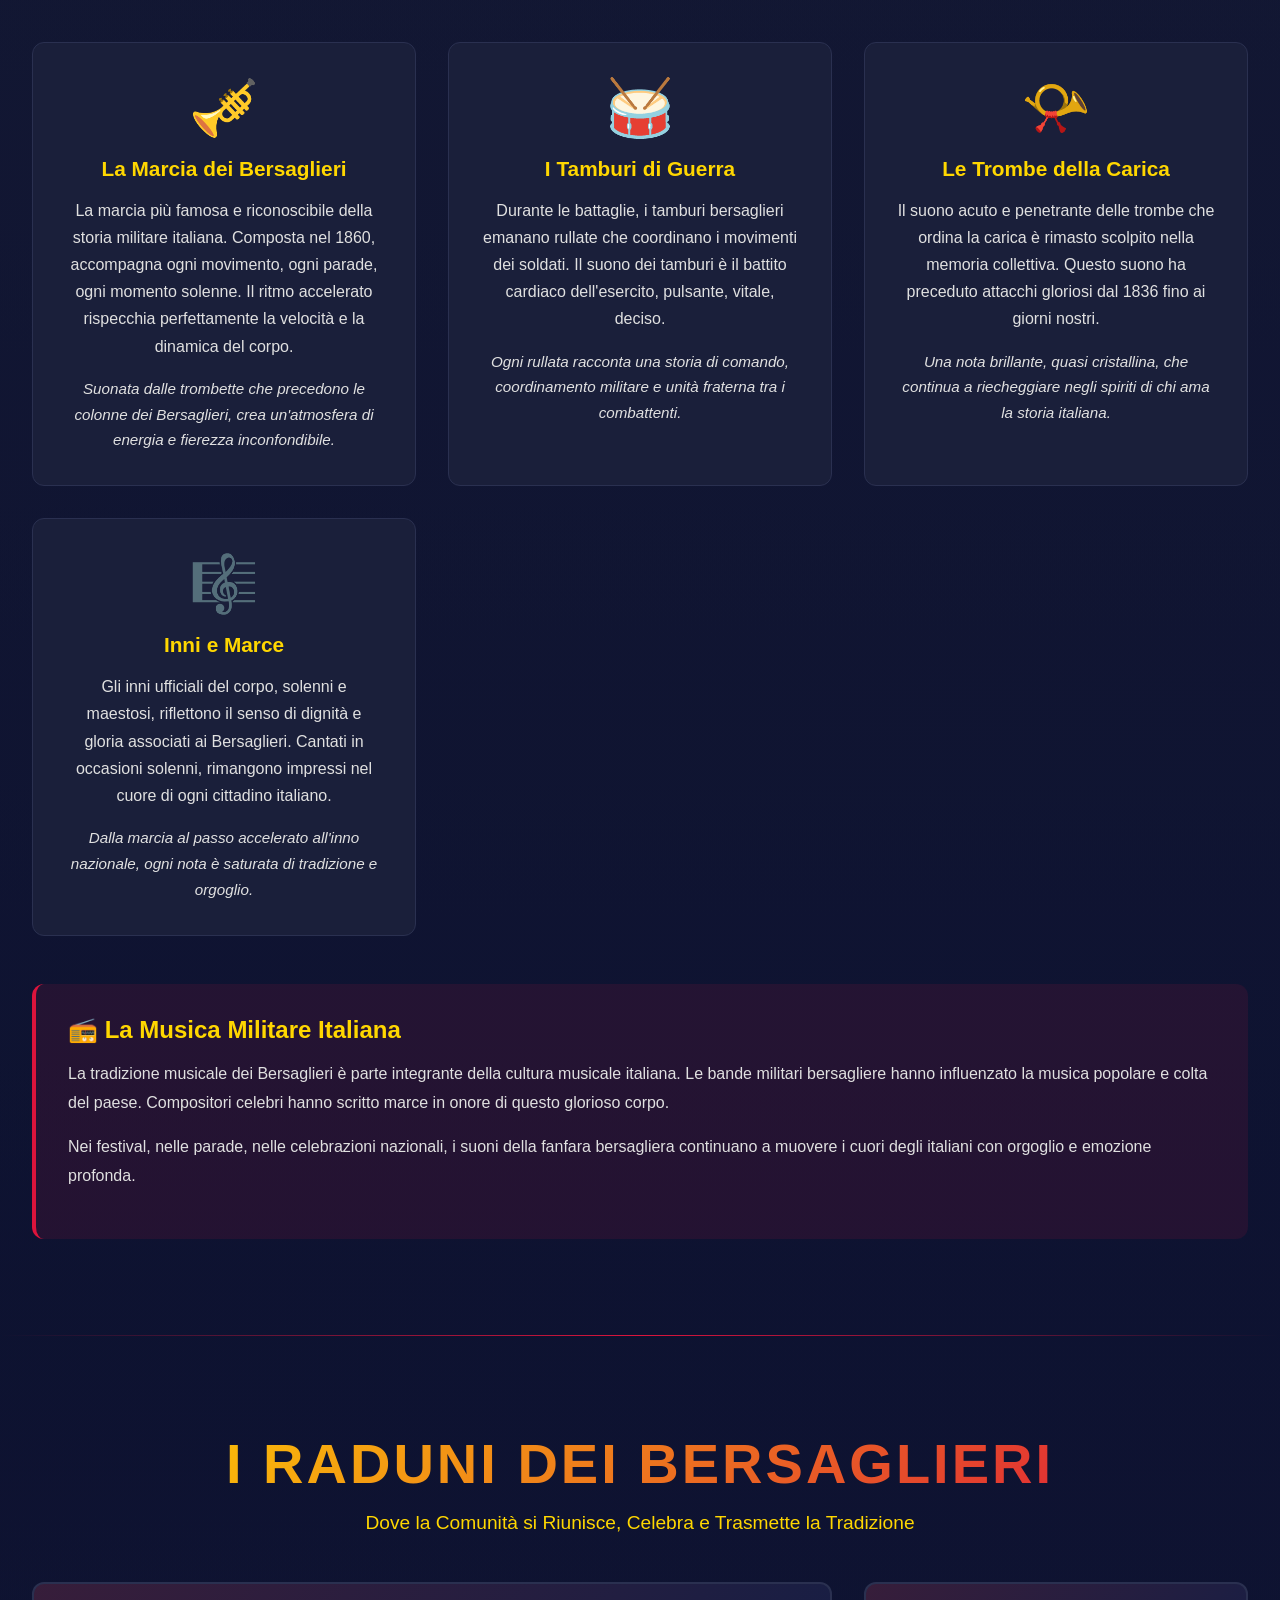
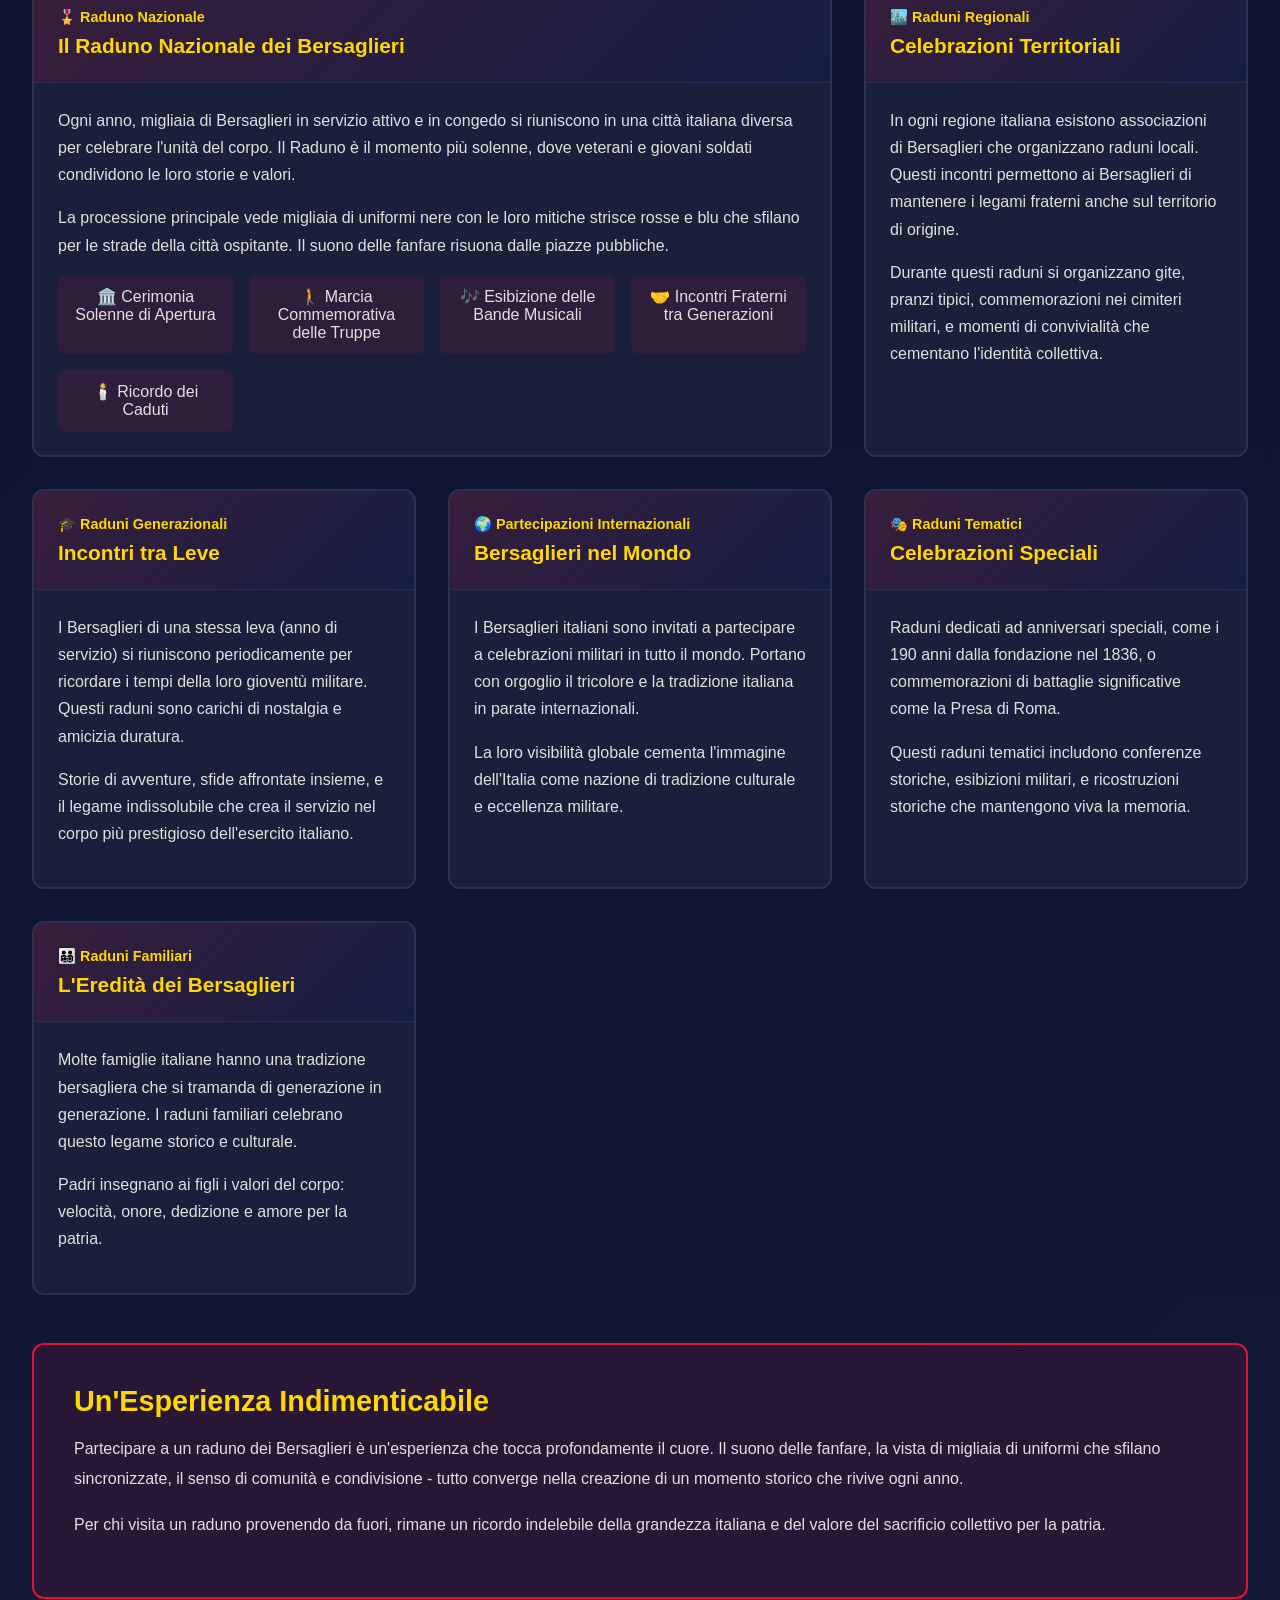
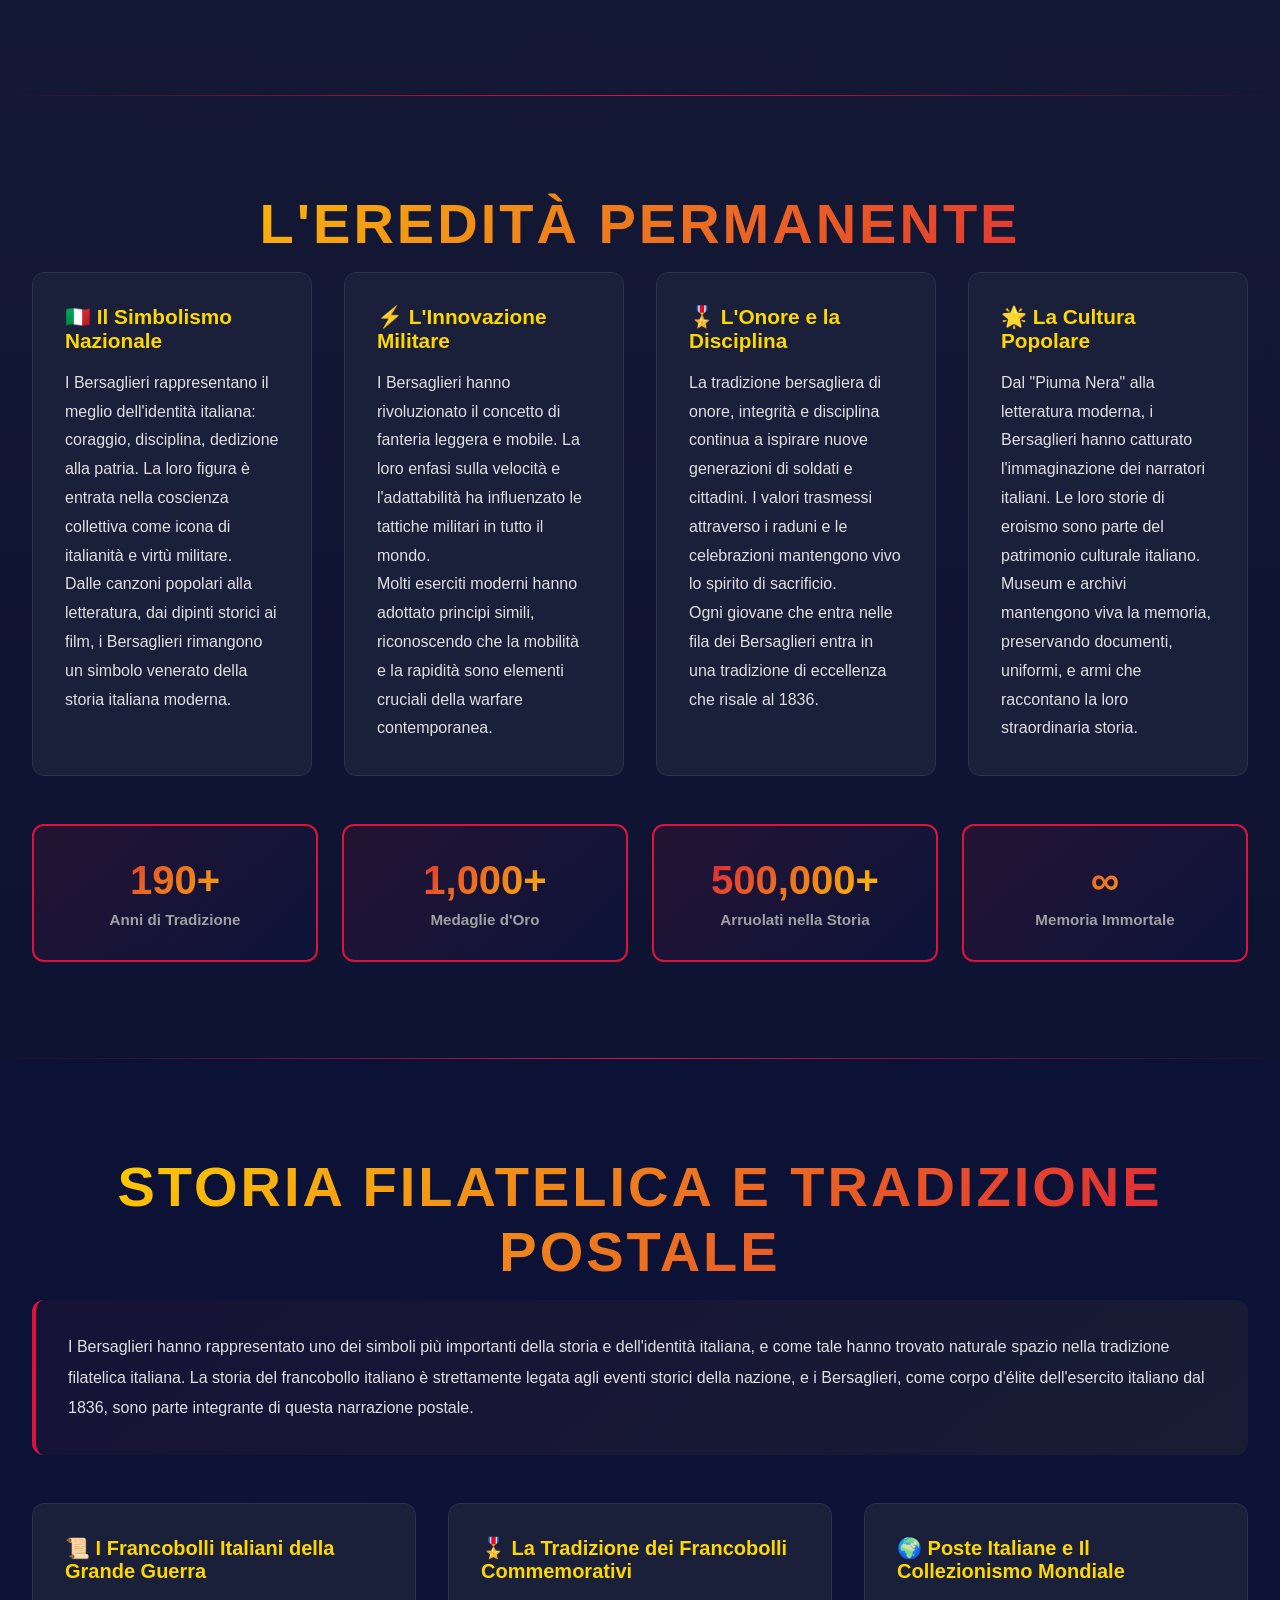
==== commit 1b8ec701: "Add files via upload" ====
--- a/index.html
+++ b/index.html
@@ -21,6 +21,7 @@
                     <li><a href="#raduni" class="nav-link">Raduni</a></li>
                     <li><a href="#eredita" class="nav-link">Eredità</a></li>
                     <li><a href="#filatelica" class="nav-link">Filatelica</a></li>
+                    <li><a href="#raduni-contemporanei" class="nav-link">Celebrazioni</a></li>
                     <li><a href="#missioni-africa" class="nav-link">Africa</a></li>
                     <li><a href="https://www.ldm4app.com" target="_blank" rel="noopener noreferrer" class="nav-link">ldm4app.com</a></li>
                 </ul>
@@ -117,7 +118,7 @@
             <div class="storia-cards">
                 <div class="card">
                     <div class="card-foto">
-                        <img src="./foto/5_Rgt_Bersaglieri_vaira.png" alt="Cappello piumato">
+                        <img src="./foto/5_Rgt_Bersaglieri_cappello.png" alt="Cappello piumato">
                     </div>
                     <h3>🎖️ Il Piumetto Tricolore</h3>
                     <p>Il famoso cappello piumato, composto da 132 penne nere naturali di cappone. Simbolo immediatamente riconoscibile dalle prime compagnie del 1836 fino ai giorni nostri - parte dell'identità bersaglierca.</p>
@@ -630,8 +631,8 @@
                 </div>
 
                 <div class="gallery-item-large">
-                    <img src="./foto/5_Rgt_Bersaglieri_vaira.png" alt="Cappello piumato">
-                    <h3>⭐ Il Cappello Piumato (Vaira)</h3>
+                    <img src="./foto/5_Rgt_Bersaglieri_cappello.png" alt="Cappello piumato">
+                    <h3>⭐ Il Cappello Piumato</h3>
                     <p>Il simbolo più riconoscibile dei Bersaglieri: 132 penne nere naturali di cappone che rappresentano "plasticamente ardore e impeto". Dal 1836 fino ai giorni nostri, il piumetto rimane il simbolo d'identità più forte del Corpo.</p>
                 </div>
 
@@ -675,6 +676,87 @@
             <div class="gallery-conclusione">
                 <p><strong>✦ MEMORIA VISIVA DI 190 ANNI ✦</strong></p>
                 <p>Queste 11 immagini raccontano l'evoluzione costante dei Bersaglieri dalle loro origini come fanteria leggera a Torino nel 1836, passando per i gloriosi campi di battaglia del Risorgimento, le campagne esterne (Crimea, Etiopia), le due guerre mondiali, fino alla loro presenza contemporanea nelle missioni di pace ONU. La tradizione rimane intatta: il piumetto tricolore, il Passo di Corsa, il grido "Urrà!", il cameratismo tra generazioni. In 190 anni, il Corpo ha garantito che nessun percorso fosse inaccessibile, nessun nemico invincibile. Questa è la storia visiva di una specialità militare immortale.</p>
+            </div>
+        </div>
+    </section>
+
+    <!-- RADUNI E CELEBRAZIONI CONTEMPORANEI -->
+    <section id="raduni-contemporanei" class="raduni-contemporanei-section">
+        <div class="container">
+            <h2 class="section-title">🎉 RADUNI E CELEBRAZIONI CONTEMPORANEI</h2>
+            <p class="section-subtitle">Tra Passato e Presente: La Vitalità della Tradizione Bersaglierca Moderna</p>
+
+            <div class="raduni-contemp-intro">
+                <p>I Bersaglieri non sono una reliquia del passato, ma una comunità viva e dinamica che continua a celebrare la propria eredità nel XXI secolo. I raduni contemporanei rappresentano il cuore pulsante della fraternità bersaglierca, dove veterani, soldati in servizio, e appassionati di storia si riuniscono per commemorare 190 anni di gloria e perpetuare i valori di velocità, onore e dedizione.</p>
+                <p>Dalle piccole celebrazioni locali ai grandes raduni nazionali, i Bersaglieri continuano a marciare al suono delle fanfare, indossando con orgoglio il piumetto tricolore. Queste foto documentano la vitalità e l'energia della tradizione bersaglierca nel presente, mostrando come la storia non sia archiviata nei libri, ma vive nelle strade e nei cuori di chi continua a celebrarla.</p>
+            </div>
+
+            <div class="raduni-contemp-gallery">
+                <h3>📸 Momenti dai Raduni e dalle Celebrazioni Bersagliere</h3>
+                <p class="gallery-subtitle-contemp">Una raccolta fotografica</p>
+
+                <div class="raduni-contemp-grid">
+                    <div class="raduni-contemp-photo">
+                        <img src="./foto/1000027880.jpg" alt="Raduno Bersaglieri 1" class="lightbox-img">
+                    </div>
+                    <div class="raduni-contemp-photo">
+                        <img src="./foto/1000027882.jpg" alt="Raduno Bersaglieri 2" class="lightbox-img">
+                    </div>
+                    <div class="raduni-contemp-photo">
+                        <img src="./foto/1000027884.jpg" alt="Raduno Bersaglieri 3" class="lightbox-img">
+                    </div>
+                    <div class="raduni-contemp-photo">
+                        <img src="./foto/1000027886.jpg" alt="Raduno Bersaglieri 4" class="lightbox-img">
+                    </div>
+                    <div class="raduni-contemp-photo">
+                        <img src="./foto/1000027888.jpg" alt="Raduno Bersaglieri 5" class="lightbox-img">
+                    </div>
+                    <div class="raduni-contemp-photo">
+                        <img src="./foto/1000027890.jpg" alt="Raduno Bersaglieri 6" class="lightbox-img">
+                    </div>
+                    <div class="raduni-contemp-photo">
+                        <img src="./foto/1000027892.jpg" alt="Raduno Bersaglieri 7" class="lightbox-img">
+                    </div>
+                    <div class="raduni-contemp-photo">
+                        <img src="./foto/1000027894.jpg" alt="Raduno Bersaglieri 8" class="lightbox-img">
+                    </div>
+                    <div class="raduni-contemp-photo">
+                        <img src="./foto/1000027904.jpg" alt="Raduno Bersaglieri 9" class="lightbox-img">
+                    </div>
+                    <div class="raduni-contemp-photo">
+                        <img src="./foto/1000027906.jpg" alt="Raduno Bersaglieri 10" class="lightbox-img">
+                    </div>
+                    <div class="raduni-contemp-photo">
+                        <img src="./foto/1000027908.jpg" alt="Raduno Bersaglieri 11" class="lightbox-img">
+                    </div>
+                    <div class="raduni-contemp-photo">
+                        <img src="./foto/1000027910.jpg" alt="Raduno Bersaglieri 12" class="lightbox-img">
+                    </div>
+                    <div class="raduni-contemp-photo">
+                        <img src="./foto/1000027912.jpg" alt="Raduno Bersaglieri 13" class="lightbox-img">
+                    </div>
+                    <div class="raduni-contemp-photo">
+                        <img src="./foto/1000027914.jpg" alt="Raduno Bersaglieri 14" class="lightbox-img">
+                    </div>
+                    <div class="raduni-contemp-photo">
+                        <img src="./foto/1000027916.jpg" alt="Raduno Bersaglieri 15" class="lightbox-img">
+                    </div>
+                    <div class="raduni-contemp-photo">
+                        <img src="./foto/1000027918.jpg" alt="Raduno Bersaglieri 16" class="lightbox-img">
+                    </div>
+                    <div class="raduni-contemp-photo">
+                        <img src="./foto/1000027920.jpg" alt="Raduno Bersaglieri 17" class="lightbox-img">
+                    </div>
+                    <div class="raduni-contemp-photo">
+                        <img src="./foto/1000027926.jpg" alt="Raduno Bersaglieri 18" class="lightbox-img">
+                    </div>
+                </div>
+
+                <div class="raduni-contemp-conclusion">
+                    <p><strong>✦ LA TRADIZIONE VIVE NEL PRESENTE ✦</strong></p>
+                    <p>Queste immagini documentano la continuità della tradizione bersaglierca nel XXI secolo. Mentre il mondo cambia intorno a loro, i Bersaglieri rimangono fedeli ai principi di velocità, onore e dedizione che li hanno guidati dal 1836 fino ad oggi. Ogni raduno, ogni marcia, ogni celebrazione rappresenta un anello nella catena ininterrotta di 190 anni di gloria.</p>
+                    <p>I Bersaglieri contemporanei non solo onorano il passato, ma lo portano avanti nel presente, garantendo che le generazioni future erediteranno una tradizione ancora più viva e significativa. La comunità bersaglierca è un testimone vivente di come una istituzione militare possa rimanere vitale, rilevante e profondamente amata dal popolo italiano per quasi due secoli.</p>
+                </div>
             </div>
         </div>
     </section>
@@ -716,83 +798,73 @@
 
                 <div class="asmara-grid">
                     <div class="asmara-photo-card">
-                        <img src="./foto/asmara_2.jpg" alt="Asmara - Via Principale">
+                        <img src="./foto/asmara_2.jpg" alt="Asmara - Veduta Urbana">
                         <div class="photo-info">
-                            <h4>🏛️ Asmara - Architettura Coloniale Italiana</h4>
-                            <p>Via principale di Asmara con edifici di architettura italiana fascista tipica degli anni 1920-1930. La città era stata sviluppata secondo un piano urbanistico italiano moderno, con ampi viali, piazze pubbliche, e strutture amministrative nel tipico stile romanzo-futurista del periodo.</p>
-                            <p class="historical-note"><strong>Contesto Storico:</strong> Asmara era considerata la "Perla d'Africa" - una città moderna e ordinata che rappresentava il prestigio e la civilizzazione italiana nel continente nero.</p>
+                            <h4>🏛️ Asmara - Struttura Urbana Coloniale</h4>
+                            <p>Una veduta della città di Asmara che mostra l'architettura e lo sviluppo urbano della colonia italiana. La città era stata sviluppata secondo un piano urbanistico italiano moderno, con strutture amministrative e residenziali nel tipico stile del periodo coloniale.</p>
+                            <p class="historical-note"><strong>Contesto Storico:</strong> Asmara era considerata la "Perla d'Africa" - una città moderna che rappresentava il prestigio della civilizzazione italiana nel continente africano.</p>
                         </div>
                     </div>
 
                     <div class="asmara-photo-card">
-                        <img src="./foto/asmara_3.jpg" alt="Asmara - Piazza Centrale">
+                        <img src="./foto/asmara_3.jpg" alt="Asmara - Edifici Coloniali">
                         <div class="photo-info">
-                            <h4>🎖️ Piazza di Asmara - Centro Amministrativo e Militare</h4>
-                            <p>La piazza centrale di Asmara, cuore della città coloniale italiana. Da questa piazza partivano le colonne militari, qui si celebravano gli anniversari della fondazione della colonia, e qui i Bersaglieri si radunava​no per le cerimonie ufficiali.</p>
-                            <p class="historical-note"><strong>Significato Militare:</strong> Le strutture attorno alla piazza includevano: la sede dell'amministrazione coloniale, la caserma del Genio, i depositi militari, e il comando della guarnigione bersagliera.</p>
+                            <h4>🎖️ Asmara - Centro della Città Coloniale</h4>
+                            <p>Veduta del centro di Asmara con gli edifici e le strutture costruite durante il periodo italiano. Questa area rappresentava il cuore amministrativo e civile della colonia eritrea.</p>
+                            <p class="historical-note"><strong>Significato Storico:</strong> Asmara ospitava sedi amministrative, strutture militari, e una fiorente comunità italiana che trasformò il territorio in una moderna città coloniale.</p>
                         </div>
                     </div>
 
                     <div class="asmara-photo-card">
-                        <img src="./foto/asmara_11.jpg" alt="Asmara - Fortificazioni">
+                        <img src="./foto/asmara_11.jpg" alt="Asmara - Panorama">
                         <div class="photo-info">
-                            <h4>🛡️ Asmara - Sistema Difensivo</h4>
-                            <p>Strutture difensive attorno ad Asmara costruite per proteggere la città da eventuali attacchi nemici. Il sistema difensivo era stato progettato dagli ingegneri dell'Esercito italiano per resistere sia a minacce terrestri che a possibili aggressioni esterne.</p>
-                            <p class="historical-note"><strong>Ruolo dei Bersaglieri:</strong> I Bersaglieri erano responsabili della difesa perimetrale e delle pattuglie di ricognizione attorno alle fortificazioni.</p>
+                            <h4>🌄 Asmara - Panorama della Colonia Eritrea</h4>
+                            <p>Veduta panoramica di Asmara che mostra l'estensione della città nel paesaggio dell'altopiano eritreo. La posizione geografica elevata della città la rese un importante centro strategico e amministrativo della colonia italiana.</p>
+                            <p class="historical-note"><strong>Importanza Strategica:</strong> Asmara si trovava a circa 2.335 metri di altitudine, rendendola un centro logistico fondamentale per il controllo dell'Eritrea italiana.</p>
                         </div>
                     </div>
 
                     <div class="asmara-photo-card">
-                        <img src="./foto/asmara_22.jpg" alt="Asmara - Panorama Urbano">
+                        <img src="./foto/asmara_22.jpg" alt="Asmara - Strade e Architettura">
                         <div class="photo-info">
-                            <h4>🌆 Panorama di Asmara - La Capitale Coloniale</h4>
-                            <p>Veduta panoramica di Asmara che mostra lo sviluppo urbano della città coloniale italiana. L'architettura ordinata, gli ampi viali rettilinei, e le strutture pubbliche riflettono il piano urbanistico italiano che mirava a creare una città moderna e funzionale.</p>
-                            <p class="historical-note"><strong>Importanza Strategica:</strong> La posizione di Asmara sull'altopiano eritreo (a 2.335 metri di altitudine) la rese ideale come centro amministrativo e base logistica per le operazioni militari italiane in Africa Orientale.</p>
+                            <h4>🏢 Asmara - Vie e Piazze della Città</h4>
+                            <p>Una veduta delle vie e degli spazi pubblici di Asmara durante l'era coloniale italiana. La pianificazione urbana italiana è evidente nella struttura geometrica delle strade e nella distribuzione degli edifici pubblici.</p>
+                            <p class="historical-note"><strong>Eredità Urbanistica:</strong> La città conserva ancora oggi le caratteristiche dell'architettura razionalista fascista, testimonianza del progetto coloniale italiano in Africa.</p>
                         </div>
                     </div>
 
                     <div class="asmara-photo-card">
-                        <img src="./foto/asmara_33.jpg" alt="Asmara - Strutture Militari">
+                        <img src="./foto/asmara_33.jpg" alt="Asmara - Strutture e Edifici">
                         <div class="photo-info">
-                            <h4>🏥 Asmara - Strutture di Supporto Militare</h4>
-                            <p>Edifici adibiti a strutture di supporto militare - probabilmente ospedale militare, magazzino, o caserma. Queste strutture erano essenziali per il mantenimento della guarnigione bersagliera e il supporto logistico alle operazioni sul territorio.</p>
-                            <p class="historical-note"><strong>Condizioni di Servizio:</strong> I Bersaglieri che servivano ad Asmara affrontavano le sfide del clima africano, ma godevano di strutture moderne costruite secondo gli standard italiani dell'epoca.</p>
+                            <h4>🏗️ Asmara - Infrastrutture Coloniali</h4>
+                            <p>Veduta di edifici e strutture costruite durante la presenza italiana nella colonia eritrea. La solidità e la modernità delle costruzioni riflettevano l'impegno italiano nel sviluppo del territorio africano.</p>
+                            <p class="historical-note"><strong>Sviluppo Coloniale:</strong> Le strutture di Asmara includevano edifici amministrativi, residenziali, commerciali, e strutture di supporto militare per le operazioni dei Bersaglieri.</p>
                         </div>
                     </div>
 
                     <div class="asmara-photo-card">
                         <img src="./foto/asmara_111.jpg" alt="Asmara - Veduta Generale">
                         <div class="photo-info">
-                            <h4>🎯 Asmara - Veduta della Colonia Italiana</h4>
-                            <p>Veduta generale di Asmara che mostra l'estensione della città nel paesaggio eritreo. La pianificazione urbana italiana è evidente nella struttura geometrica degli isolati e nella distribuzione degli edifici pubblici.</p>
-                            <p class="historical-note"><strong>Eredità Coloniale:</strong> Asmara divenne un simbolo dell'italianità in Africa, dove i Bersaglieri rappresentavano il braccio armato della potenza italiana nel continente.</p>
+                            <h4>🌆 Asmara - Scena Urbana della Capitale Coloniale</h4>
+                            <p>Una veduta della città di Asmara che mostra gli edifici e gli spazi pubblici della colonia italiana. La città rappresentava il centro di potere amministrativo e militare italiano in Africa Orientale.</p>
+                            <p class="historical-note"><strong>Capitale dell'Eritrea:</strong> Asmara divenne capitale della colonia eritrea a partire dal 1890, e rimase il cuore pulsante della presenza italiana fino al 1941.</p>
                         </div>
                     </div>
 
                     <div class="asmara-photo-card">
-                        <img src="./foto/asmara_333.jpg" alt="Asmara - Centro Storico">
+                        <img src="./foto/asmara_333.jpg" alt="Asmara - Architettura Italiana">
                         <div class="photo-info">
-                            <h4>🏰 Asmara - Centro Storico Coloniale</h4>
-                            <p>Una veduta del centro storico di Asmara durante l'epoca coloniale italiana, con strutture architettoniche che rispecchiano il progetto urbanistico italiano. La città era considerata una delle più moderne e ordinate dell'Africa subsahariana.</p>
-                            <p class="historical-note"><strong>Significato Culturale:</strong> I Bersaglieri stazionati ad Asmara erano ambasciatori della cultura militare italiana, rappresentando l'Italia e i suoi valori di ordine, disciplina, e modernità.</p>
-                        </div>
-                    </div>
-
-                    <div class="asmara-photo-card">
-                        <img src="./foto/asmara_111.jpg" alt="Asmara - Strutture Civili">
-                        <div class="photo-info">
-                            <h4>🏢 Asmara - Strutture Civili e Amministrative</h4>
-                            <p>Edifici civili e amministrativi nel centro di Asmara. Questi edifici serv​ivano funzioni governative coloniali, commerciali, e ricreative per la comunità italiana presente nella colonia.</p>
-                            <p class="historical-note"><strong>Comunità Italiana:</strong> Asmara ospitava funzionari amministrativi, commercianti, militari, e famiglie italiane che formavano la comunità coloniale italiana in Africa Orientale.</p>
+                            <h4>🏛️ Asmara - Testimonianza dell'Italia in Africa</h4>
+                            <p>Una veduta che documenta la presenza architettonica italiana nella città di Asmara. Le costruzioni riflettono lo stile del periodo italiano e rappresentano la trasformazione urbana della colonia eritrea.</p>
+                            <p class="historical-note"><strong>Memoria Storica:</strong> I Bersaglieri stazionati ad Asmara rappresentavano il braccio militare della potenza italiana nel continente, garantendo il controllo territoriale e la sicurezza della città coloniale.</p>
                         </div>
                     </div>
                 </div>
 
                 <div class="asmara-conclusion">
                     <p><strong>🌍 L'AFRICA ORIENTALE ITALIANA: Testimonianza della Presenza Militare Italiana</strong></p>
-                    <p>Le foto di Asmara documentano un capitolo affascinante della storia italiana: la presenza coloniale in Africa e il ruolo cruciale dei Bersaglieri nel consolidamento della potenza italiana nel continente. Sebbene questo capitolo rappresenti un'epoca conclusa della storia italiana, rimane testimonianza della dedizione dei Bersaglieri a servire la patria in terre lontane.</p>
-                    <p>La colonia dell'Eritrea e la città di Asmara rappresentano un momento storico dove i valori di ordine, modernità, e spirito militare italiano si incontrarono con la realtà della colonizzazione africana. I Bersaglieri furono, in questo contesto, il simbolo della potenza militare italiana, portando ovunque lo spirito di dedizione e coraggio che li ha sempre contraddistinti.</p>
-                    <p>La storia è complessa, ma le immagini di Asmara rimangono documento inestimabile di come i Bersaglieri hanno contribuito a scrivere le pagine della storia italiana nel continente africano durante il periodo coloniale (1880-1940).</p>
+                    <p>Le foto di Asmara documentano un capitolo della storia italiana: la presenza coloniale in Africa e il ruolo dei Bersaglieri nel consolidamento della potenza italiana nel continente. La colonia dell'Eritrea e la città di Asmara rappresentano un momento storico dove i valori di ordine, modernità, e spirito militare italiano interagirono con il territorio africano.</p>
+                    <p>I Bersaglieri furono, in questo contesto, il simbolo della potenza militare italiana, portando ovunque lo spirito di dedizione e coraggio che li ha sempre contraddistinti. Le immagini di Asmara rimangono documento di come i Bersaglieri hanno contribuito a scrivere le pagine della storia italiana nel continente africano durante il periodo coloniale (1890-1941).</p>
                 </div>
             </div>
         </div>
@@ -822,6 +894,16 @@
         </div>
     </footer>
 
+    <!-- LIGHTBOX MODAL -->
+    <div id="lightboxModal" class="lightbox-modal">
+        <div class="lightbox-content">
+            <span class="lightbox-close">&times;</span>
+            <span class="lightbox-prev">&#10094;</span>
+            <img id="lightboxImage" class="lightbox-img-display" src="" alt="Immagine ingrandita">
+            <span class="lightbox-next">&#10095;</span>
+        </div>
+    </div>
+
     <script src="script.js"></script>
 </body>
 </html>
--- a/styles.css
+++ b/styles.css
@@ -1298,6 +1298,202 @@
     color: var(--accent-color);
 }
 
+/* SEZIONE RADUNI E CELEBRAZIONI CONTEMPORANEI */
+.raduni-contemporanei-section {
+    background: linear-gradient(135deg, var(--dark-bg) 0%, #0f1435 50%, var(--card-bg) 100%);
+    padding: 6rem 2rem;
+    border-top: 3px solid var(--accent-color);
+}
+
+.raduni-contemp-intro {
+    background: rgba(26, 31, 58, 0.7);
+    border-left: 4px solid var(--accent-color);
+    padding: 2rem;
+    border-radius: 8px;
+    margin-bottom: 3rem;
+    box-shadow: 0 4px 16px rgba(255, 215, 0, 0.1);
+}
+
+.raduni-contemp-intro p {
+    line-height: 1.8;
+    margin-bottom: 1rem;
+    color: var(--text-light);
+}
+
+.raduni-contemp-gallery {
+    margin-bottom: 3rem;
+}
+
+.raduni-contemp-gallery h3 {
+    color: var(--accent-color);
+    font-size: 1.8rem;
+    margin-bottom: 1rem;
+    text-align: center;
+}
+
+.gallery-subtitle-contemp {
+    text-align: center;
+    color: var(--text-muted);
+    margin-bottom: 2.5rem;
+    font-size: 1rem;
+    line-height: 1.6;
+}
+
+.raduni-contemp-grid {
+    display: grid;
+    grid-template-columns: repeat(auto-fit, minmax(280px, 1fr));
+    gap: 2rem;
+    margin-bottom: 3rem;
+}
+
+.raduni-contemp-photo {
+    background: var(--card-bg);
+    border: 2px solid var(--border-color);
+    border-radius: 10px;
+    overflow: hidden;
+    transition: all 0.4s ease;
+    box-shadow: 0 8px 20px rgba(220, 20, 60, 0.15);
+    display: flex;
+    flex-direction: column;
+}
+
+.raduni-contemp-photo:hover {
+    border-color: var(--accent-color);
+    transform: translateY(-8px);
+    box-shadow: 0 12px 32px rgba(255, 215, 0, 0.2);
+}
+
+.raduni-contemp-photo img {
+    width: 100%;
+    height: 200px;
+    object-fit: cover;
+    border-bottom: 3px solid var(--primary-color);
+    transition: transform 0.4s ease;
+}
+
+.raduni-contemp-photo:hover img {
+    transform: scale(1.08);
+}
+
+/* LIGHTBOX STYLES */
+.lightbox-img {
+    cursor: pointer;
+}
+
+.lightbox-modal {
+    display: none;
+    position: fixed;
+    z-index: 999;
+    left: 0;
+    top: 0;
+    width: 100%;
+    height: 100%;
+    background-color: rgba(0, 0, 0, 0.95);
+    animation: fadeIn 0.3s ease;
+}
+
+.lightbox-modal.active {
+    display: flex;
+    align-items: center;
+    justify-content: center;
+}
+
+@keyframes fadeIn {
+    from {
+        opacity: 0;
+    }
+    to {
+        opacity: 1;
+    }
+}
+
+.lightbox-content {
+    position: relative;
+    width: 90%;
+    max-width: 900px;
+    height: 85vh;
+    max-height: 800px;
+}
+
+.lightbox-img-display {
+    width: 100%;
+    height: 100%;
+    object-fit: contain;
+    border-radius: 8px;
+    box-shadow: 0 0 40px rgba(255, 215, 0, 0.3);
+}
+
+.lightbox-close {
+    position: absolute;
+    top: -40px;
+    right: 0;
+    color: var(--accent-color);
+    font-size: 2rem;
+    cursor: pointer;
+    transition: color 0.3s ease;
+}
+
+.lightbox-close:hover {
+    color: var(--primary-color);
+}
+
+.lightbox-prev,
+.lightbox-next {
+    position: absolute;
+    top: 50%;
+    transform: translateY(-50%);
+    color: var(--accent-color);
+    font-size: 2rem;
+    cursor: pointer;
+    transition: color 0.3s ease;
+    user-select: none;
+}
+
+.lightbox-prev:hover,
+.lightbox-next:hover {
+    color: var(--primary-color);
+}
+
+.lightbox-prev {
+    left: -50px;
+}
+
+.lightbox-next {
+    right: -50px;
+}
+
+.photo-caption-contemp {
+    color: var(--text-light);
+    font-size: 0.9rem;
+    line-height: 1.5;
+    padding: 1rem;
+    flex-grow: 1;
+    text-align: center;
+}
+
+.raduni-contemp-conclusion {
+    background: rgba(255, 215, 0, 0.08);
+    border: 2px solid var(--accent-color);
+    border-radius: 10px;
+    padding: 2.5rem;
+    text-align: center;
+    box-shadow: 0 8px 24px rgba(255, 215, 0, 0.15);
+}
+
+.raduni-contemp-conclusion p {
+    color: var(--text-light);
+    line-height: 1.9;
+    margin-bottom: 1.5rem;
+    font-size: 1rem;
+}
+
+.raduni-contemp-conclusion p:first-child {
+    color: var(--accent-color);
+    font-size: 1.2rem;
+    font-weight: 600;
+    margin-bottom: 2rem;
+}
+
 .asmara-conclusion {
     background: rgba(26, 31, 58, 0.8);
     border: 2px solid var(--primary-color);
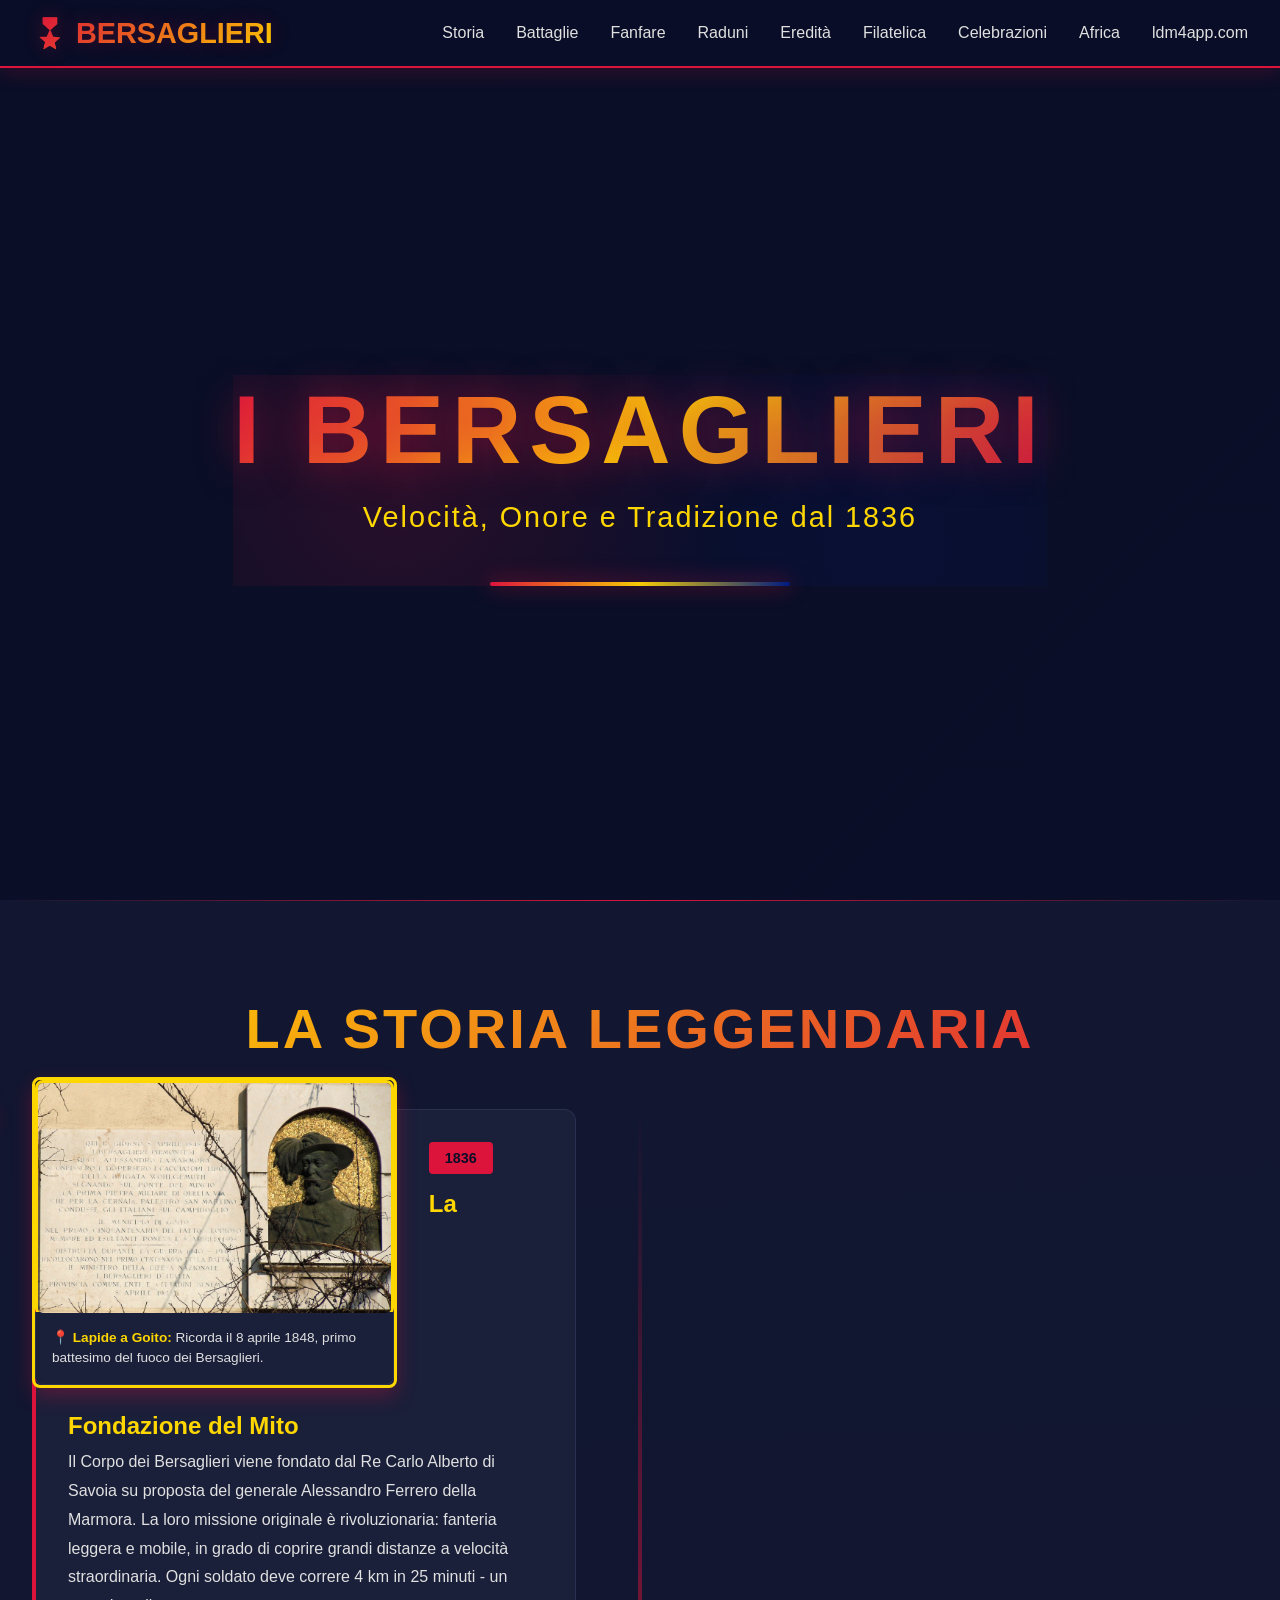
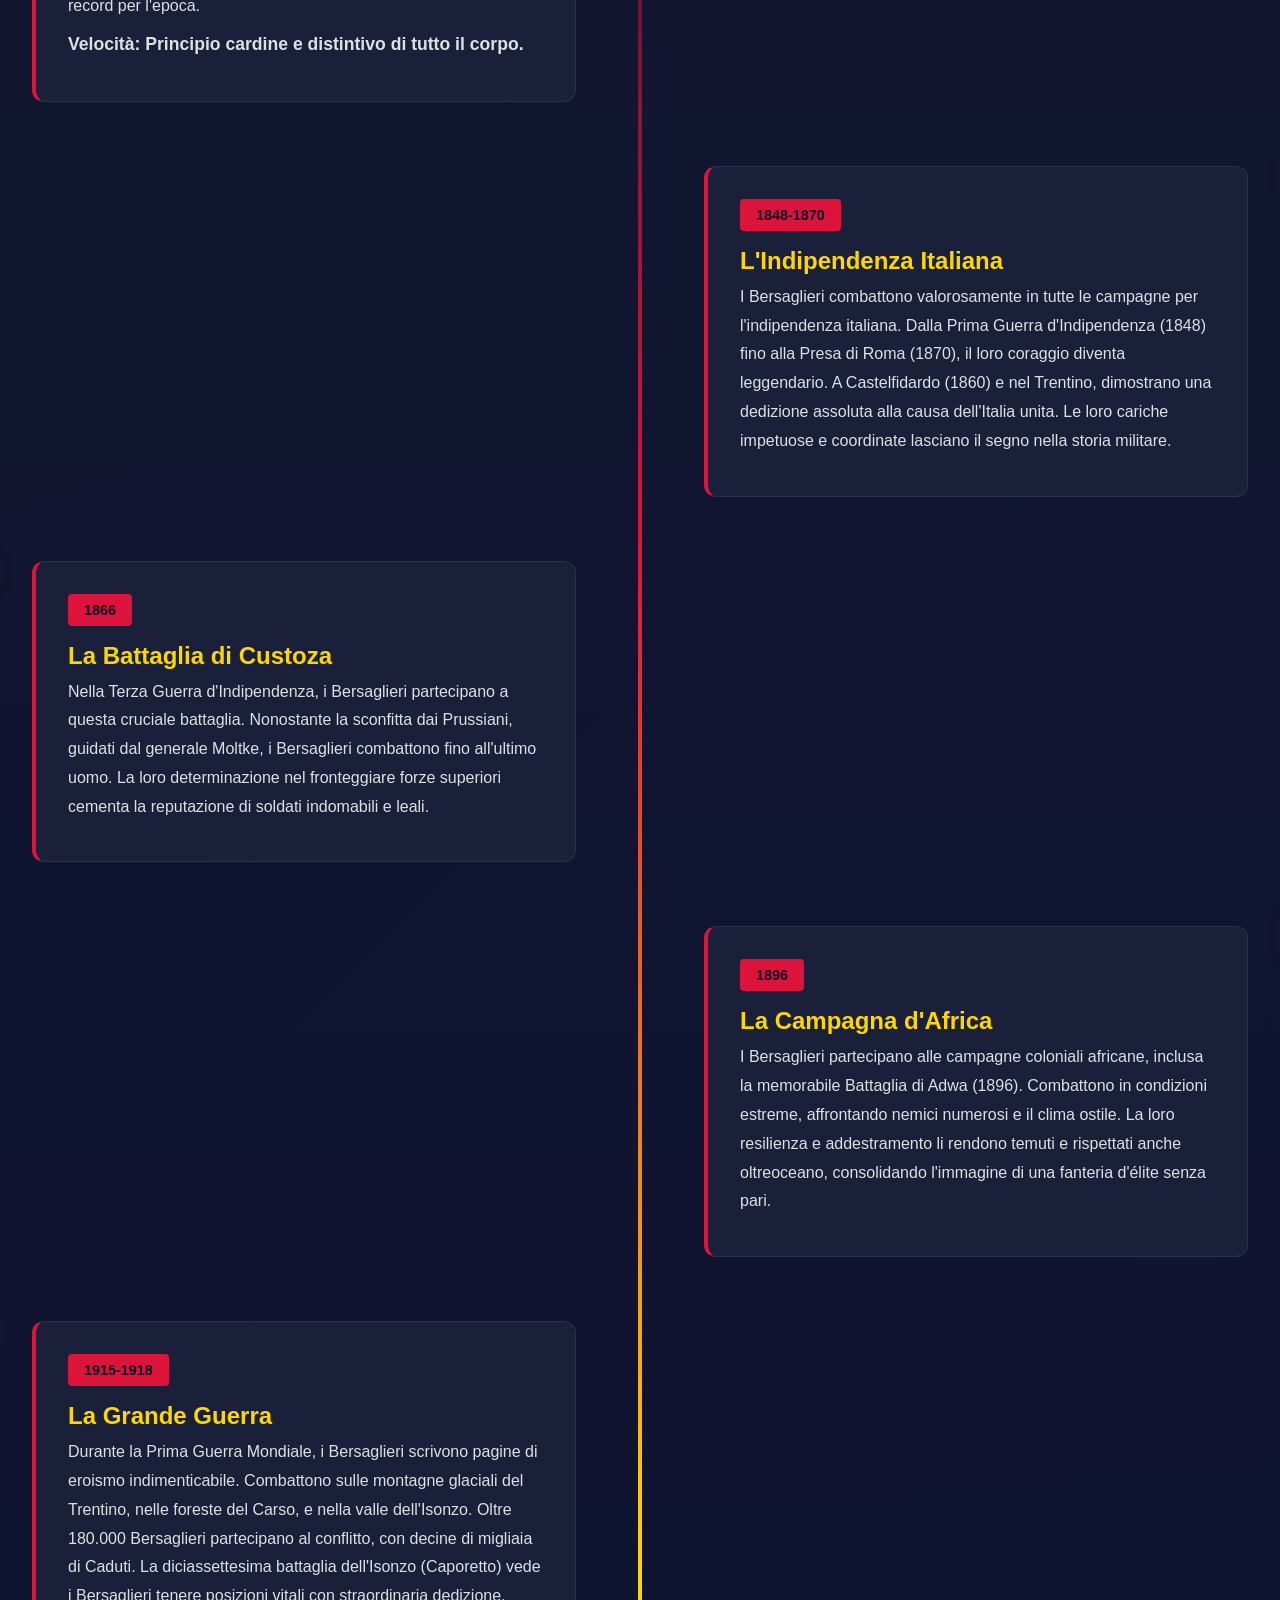
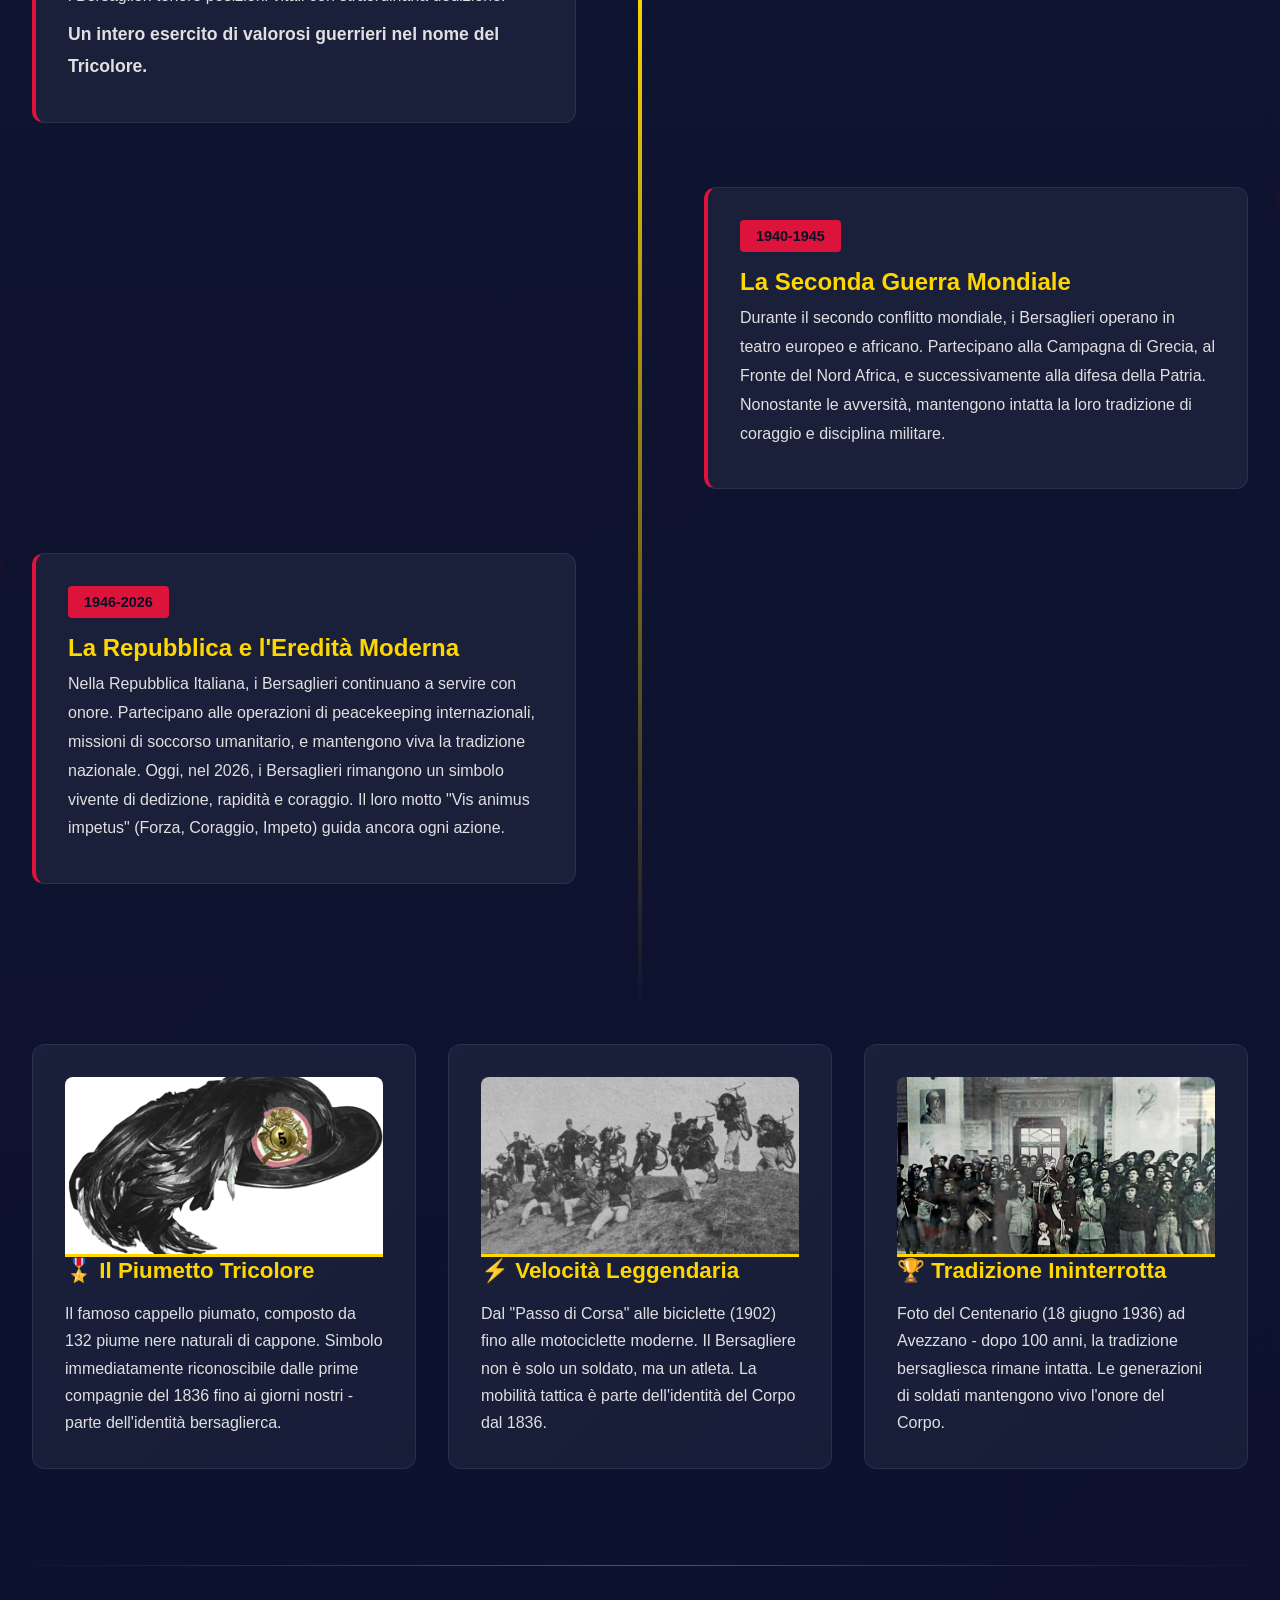
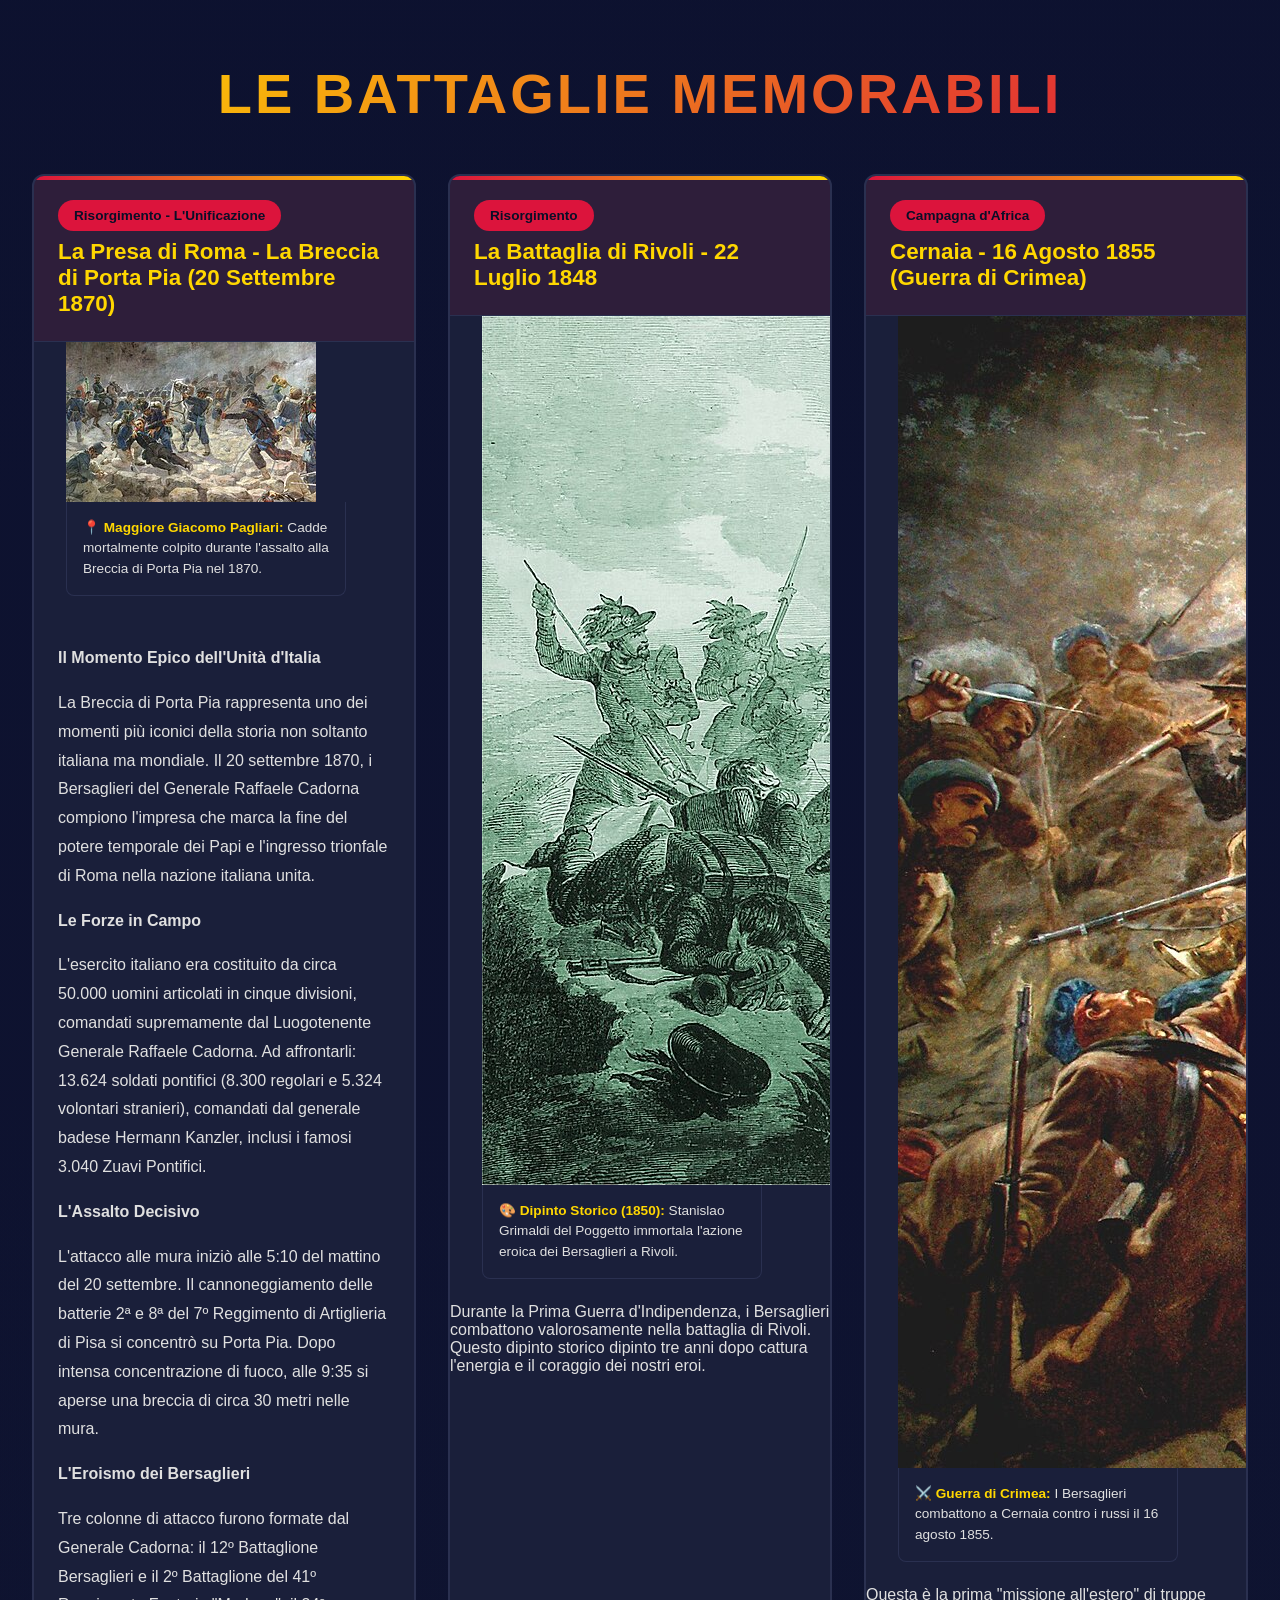
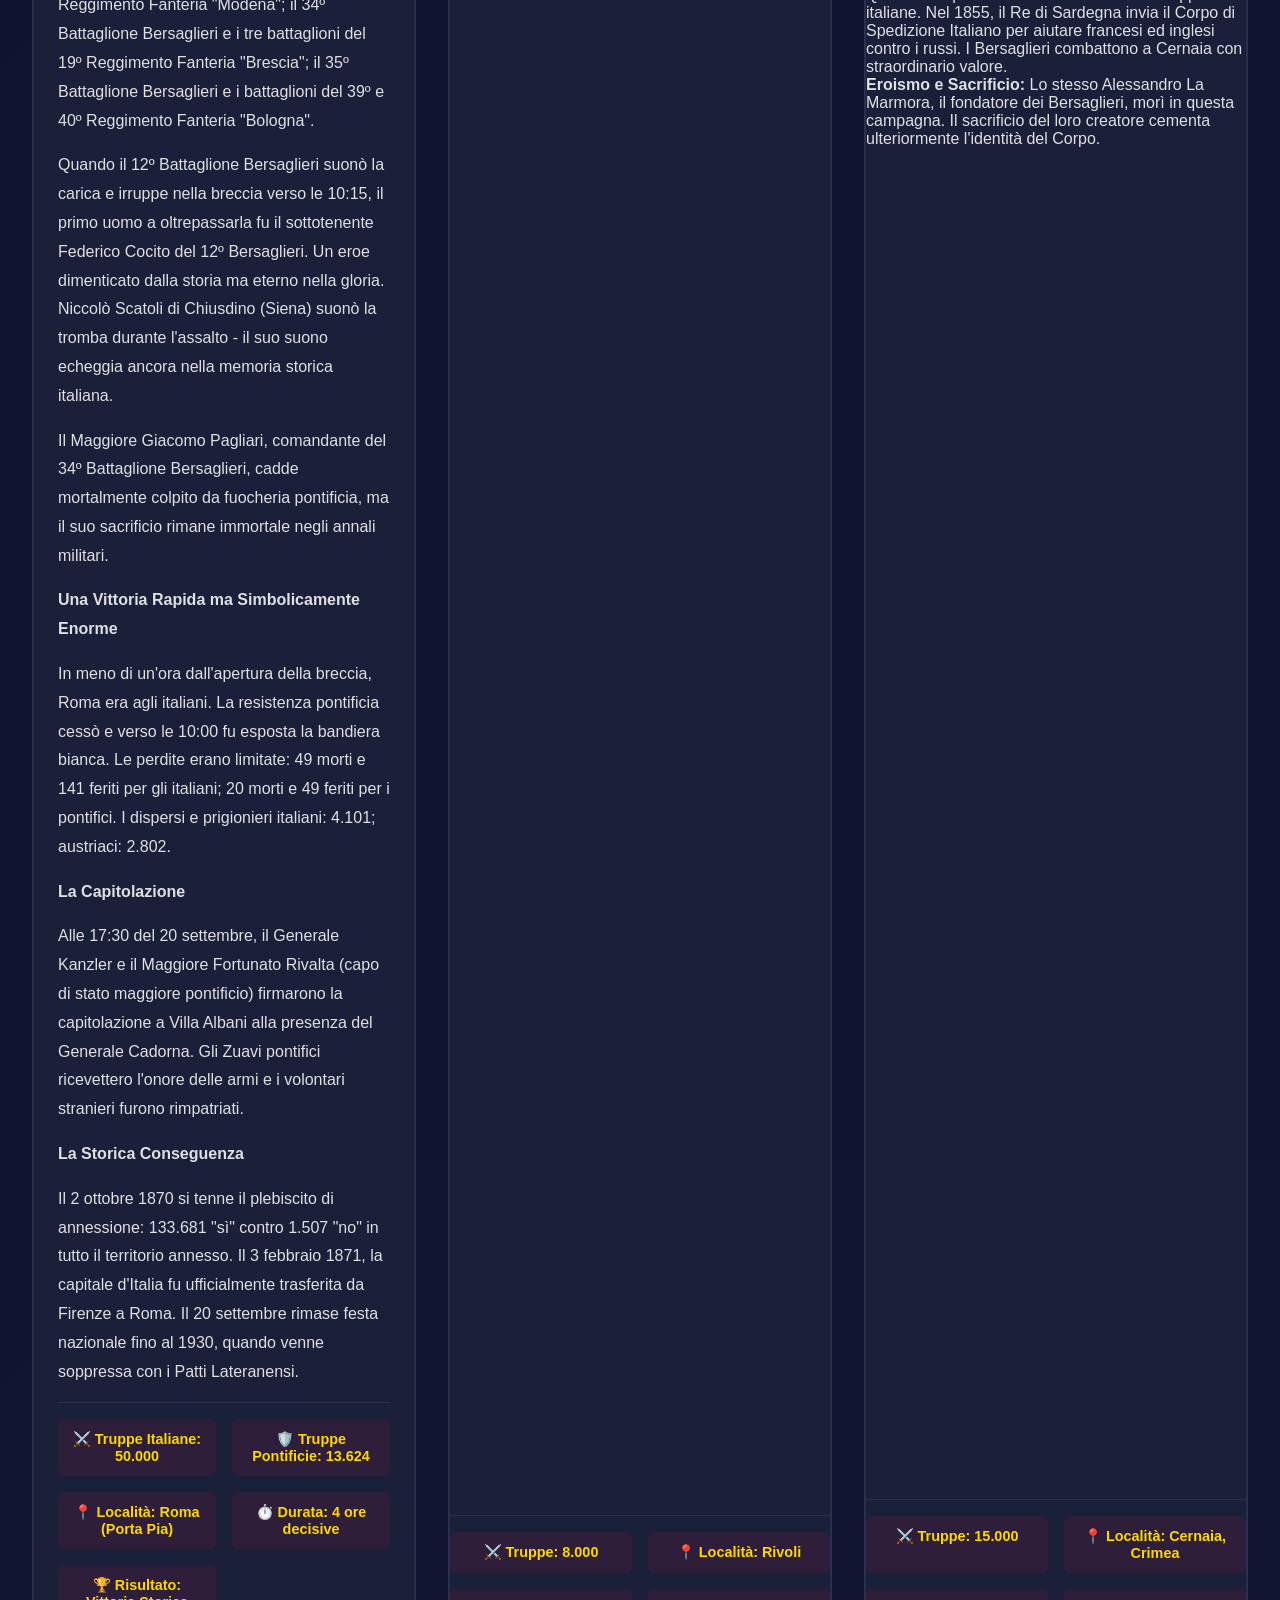
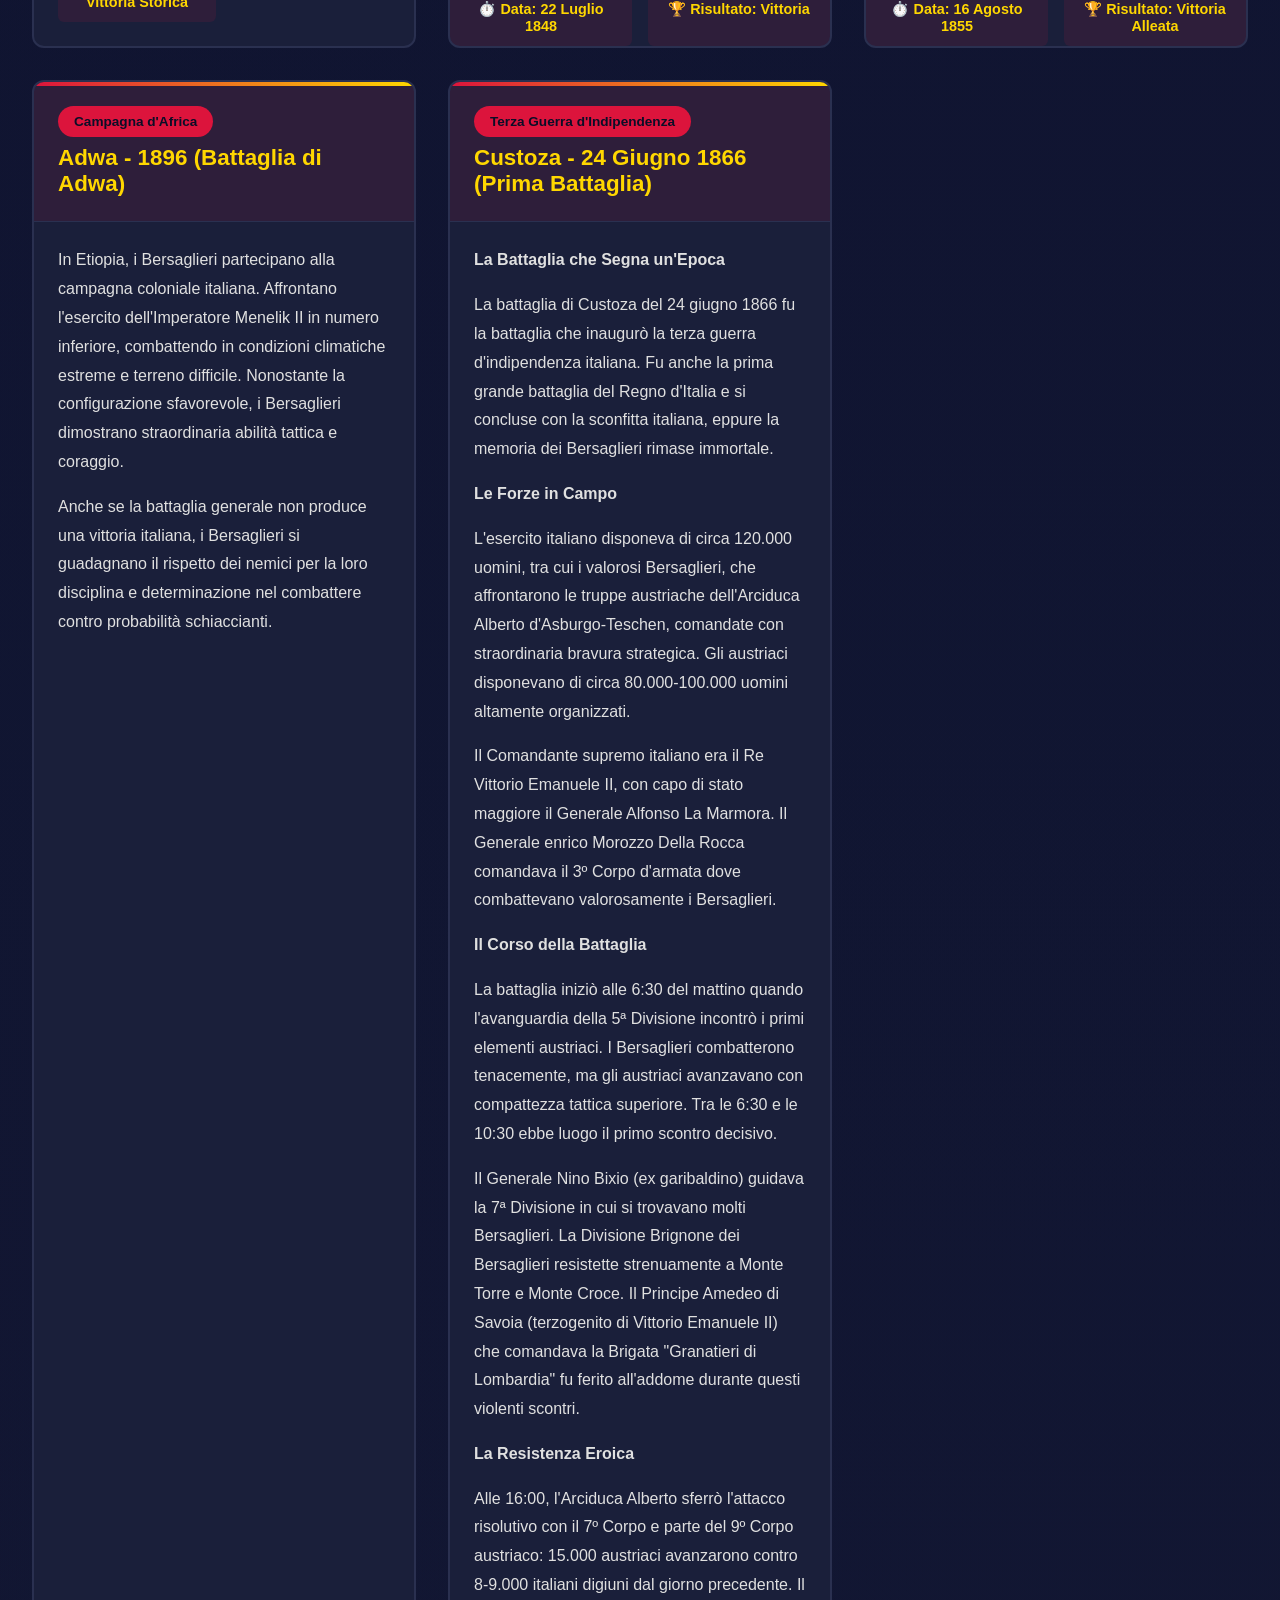
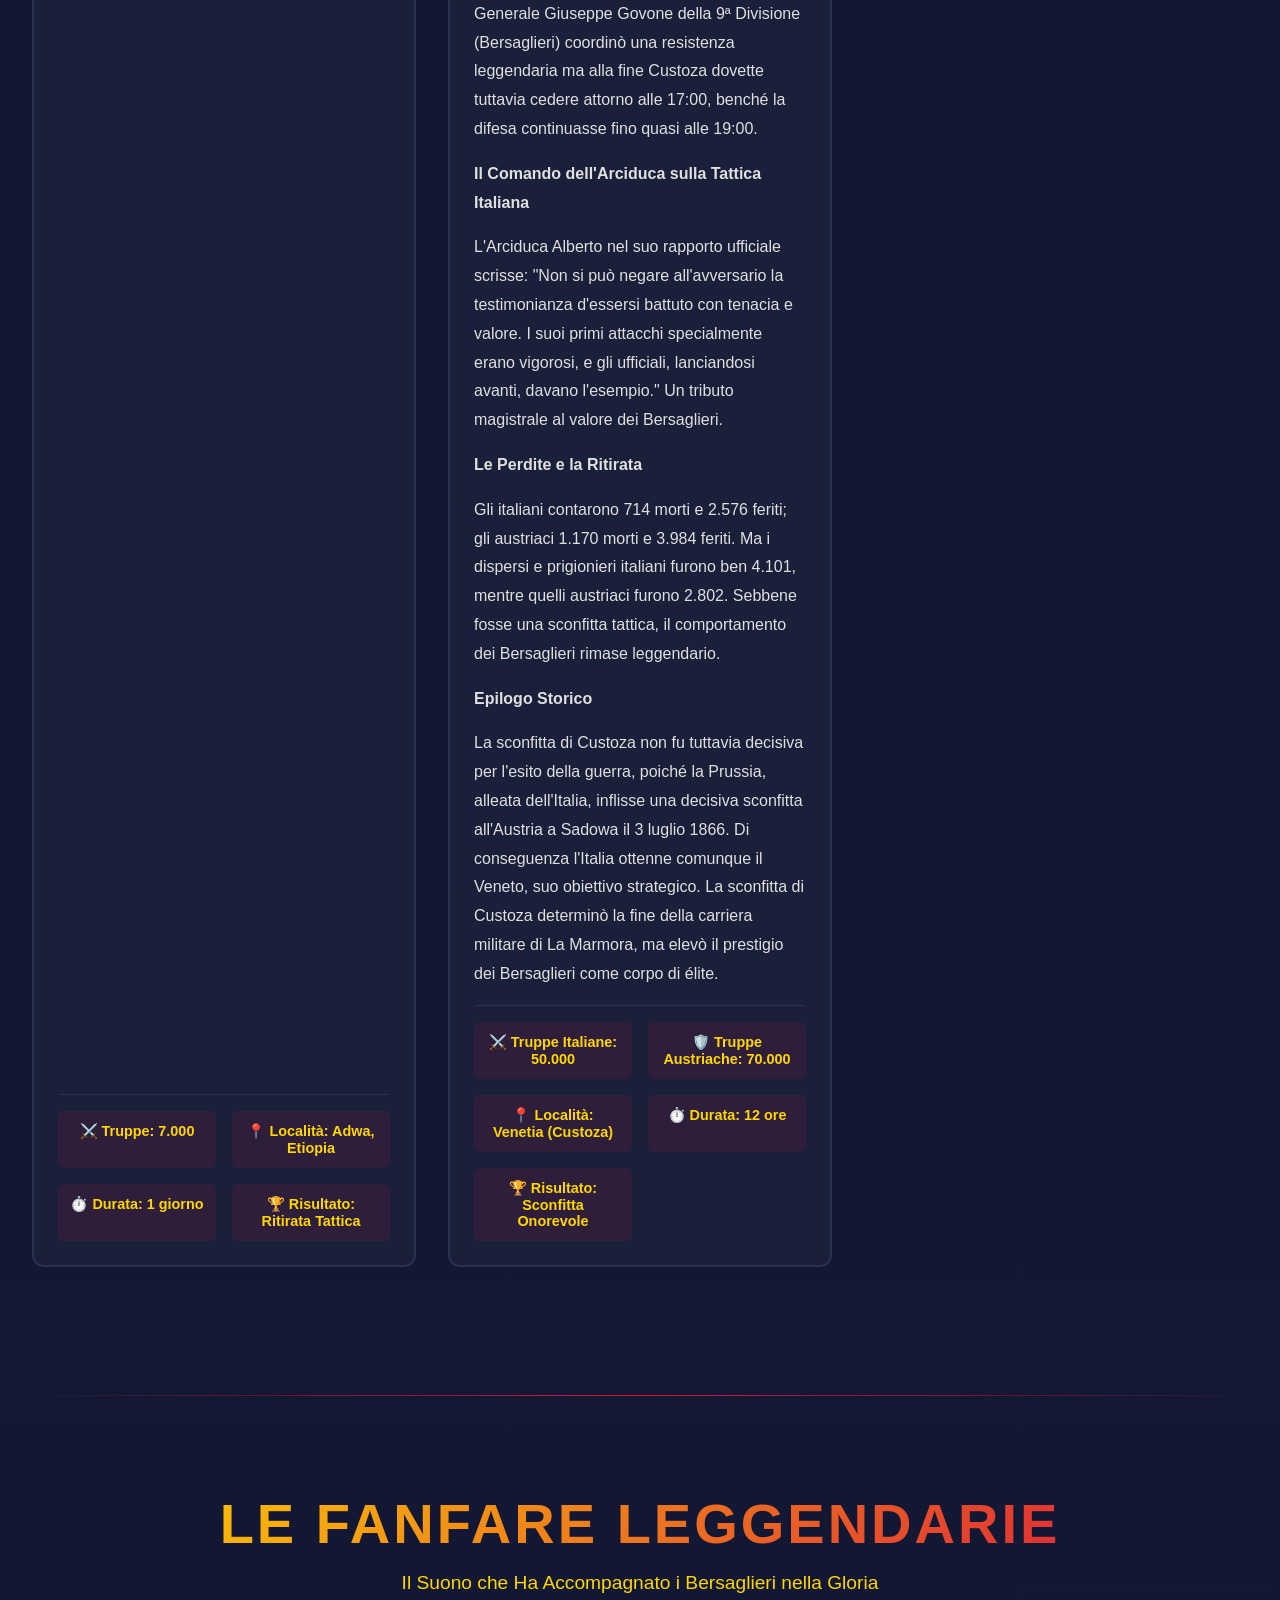
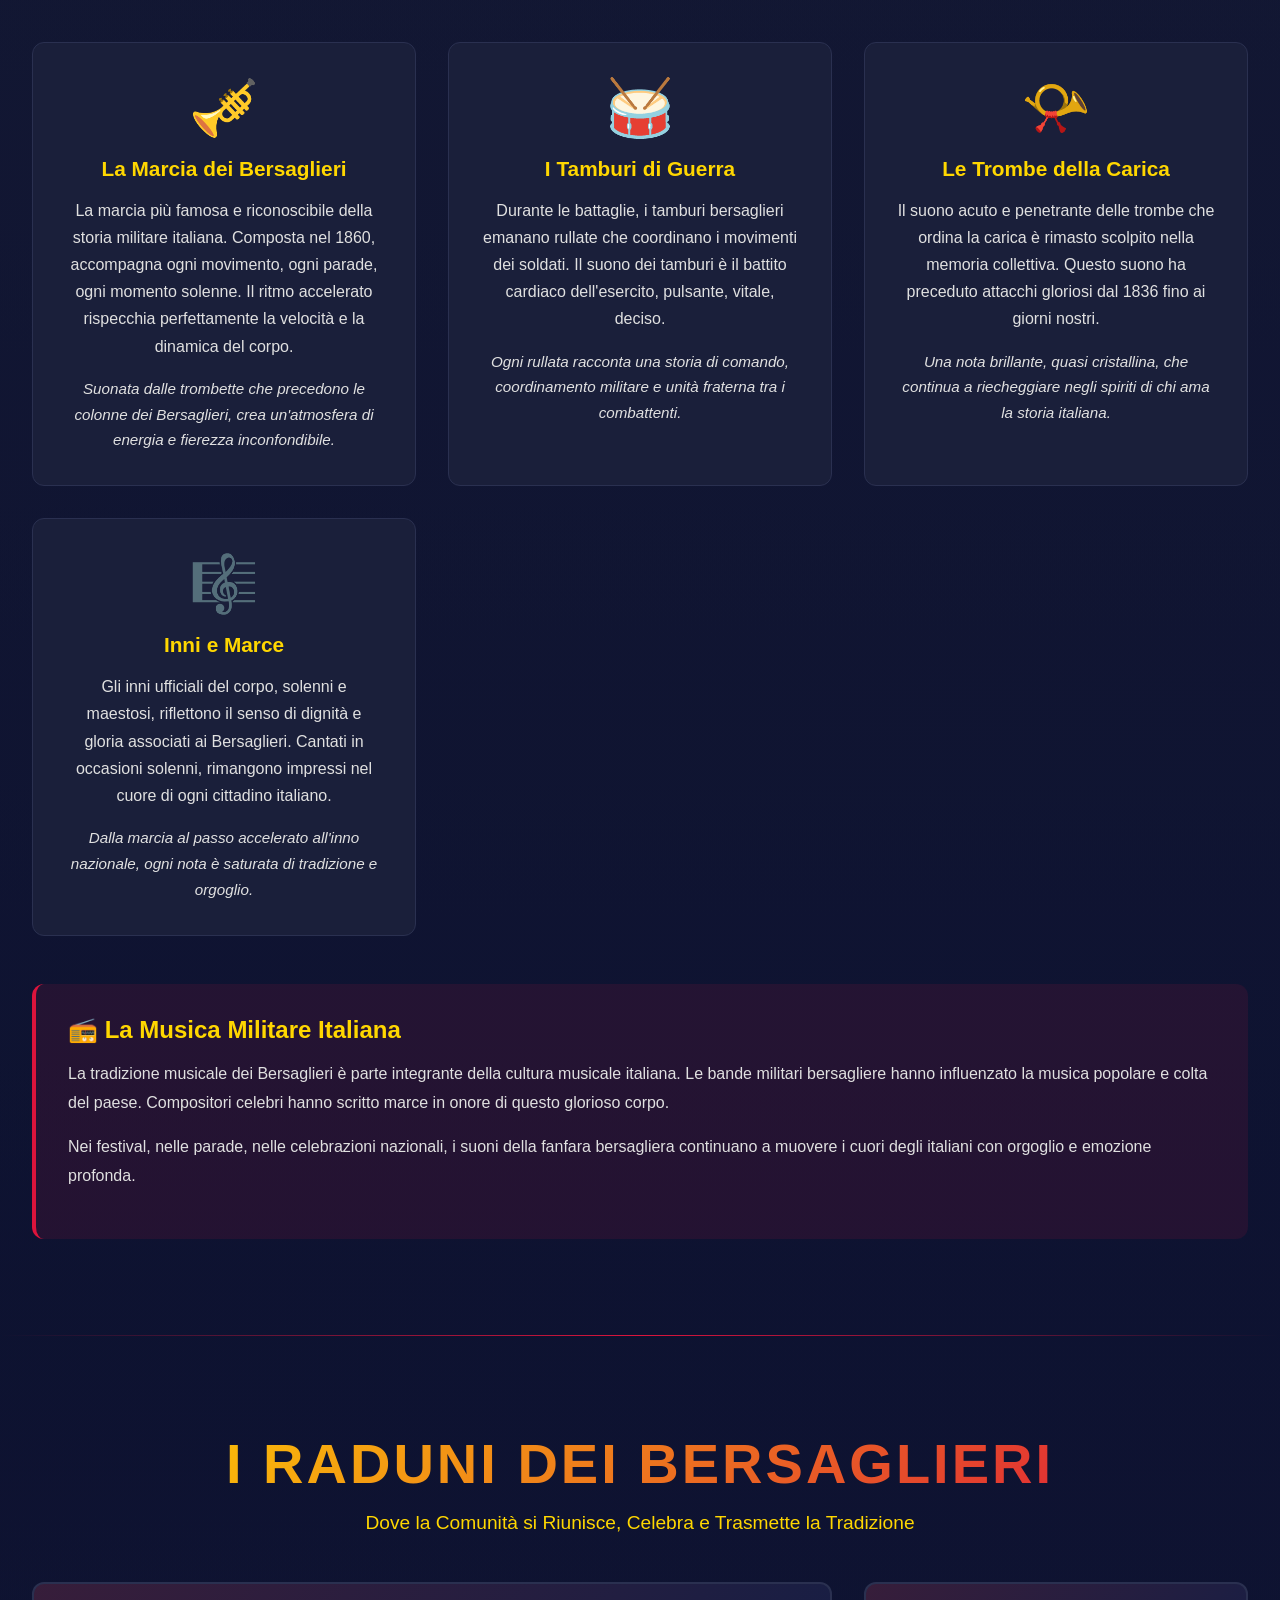
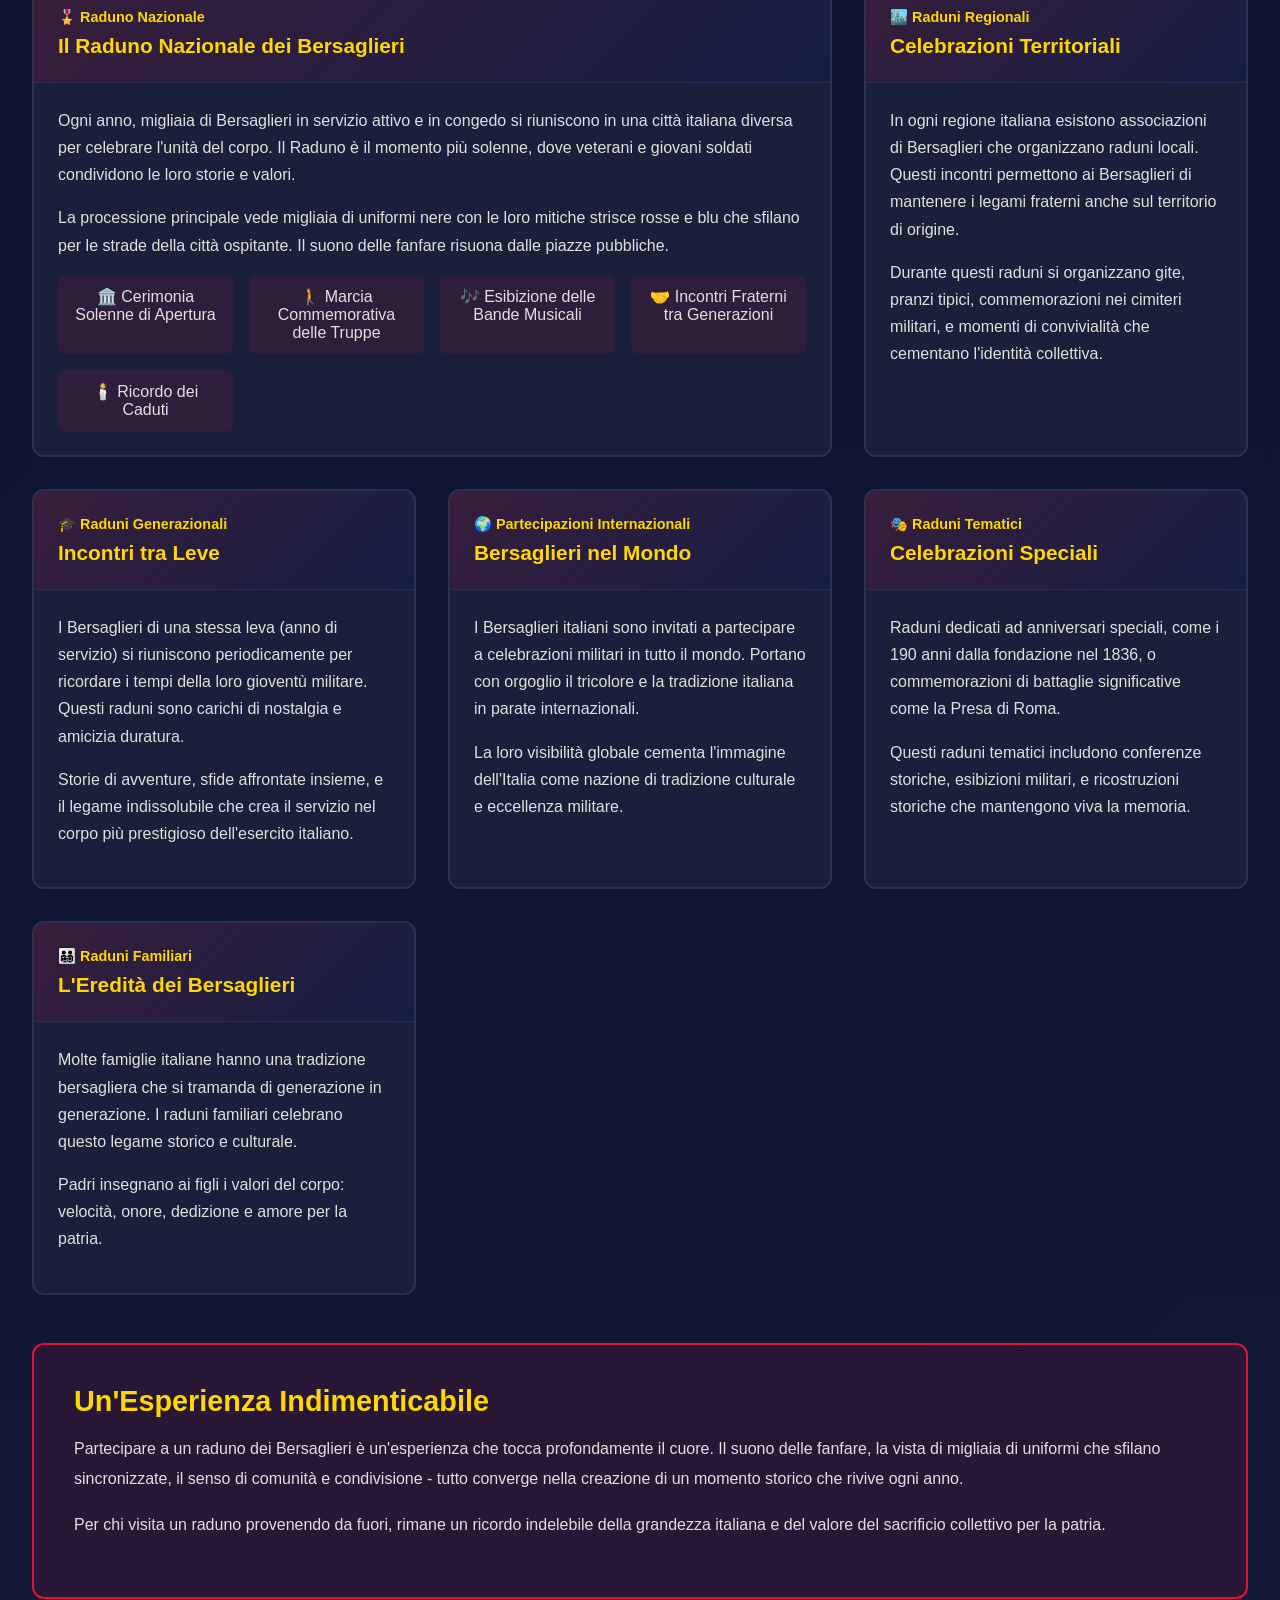
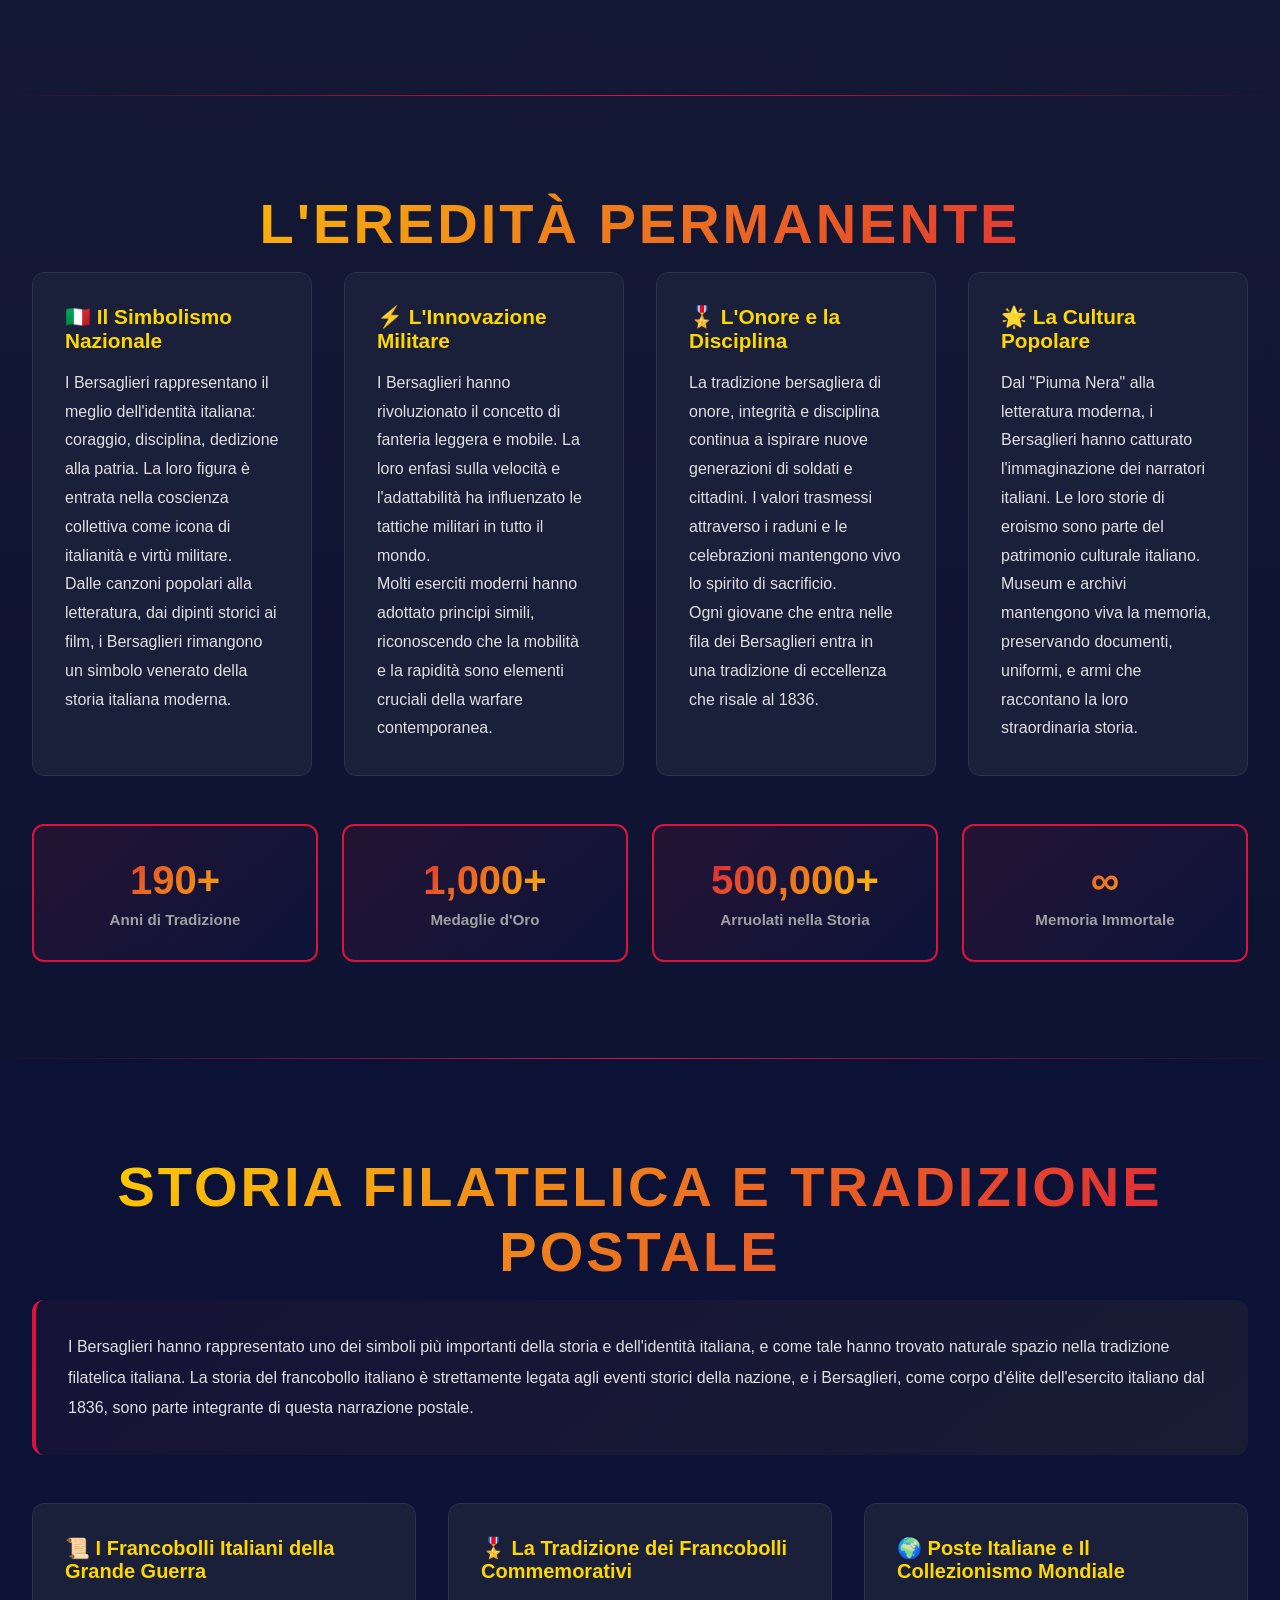
==== commit e879c6e7: "Add files via upload" ====
--- a/index.html
+++ b/index.html
@@ -91,7 +91,7 @@
                         <span class="year">1915-1918</span>
                         <h3>La Grande Guerra</h3>
                         <p>Durante la Prima Guerra Mondiale, i Bersaglieri scrivono pagine di eroismo indimenticabile. Combattono sulle montagne glaciali del Trentino, nelle foreste del Carso, e nella valle dell'Isonzo. Oltre 180.000 Bersaglieri partecipano al conflitto, con decine di migliaia di Caduti. La diciassettesima battaglia dell'Isonzo (Caporetto) vede i Bersaglieri tenere posizioni vitali con straordinaria dedizione.</p>
-                        <p class="highlight">Un intero esercito di valorosi guerrieri nel nome del tricolore.</p>
+                        <p class="highlight">Un intero esercito di valorosi guerrieri nel nome del Tricolore.</p>
                     </div>
                     <div class="timeline-marker"></div>
                 </div>
@@ -121,14 +121,14 @@
                         <img src="./foto/5_Rgt_Bersaglieri_cappello.png" alt="Cappello piumato">
                     </div>
                     <h3>🎖️ Il Piumetto Tricolore</h3>
-                    <p>Il famoso cappello piumato, composto da 132 penne nere naturali di cappone. Simbolo immediatamente riconoscibile dalle prime compagnie del 1836 fino ai giorni nostri - parte dell'identità bersaglierca.</p>
+                    <p>Il famoso cappello piumato, composto da 132 piume nere naturali di cappone. Simbolo immediatamente riconoscibile dalle prime compagnie del 1836 fino ai giorni nostri - parte dell'identità bersaglierca.</p>
                 </div>
                 <div class="card">
                     <div class="card-foto">
                         <img src="./foto/Bicycle_Bersaglieri_1902.jpg" alt="Bersaglieri ciclisti">
                     </div>
                     <h3>⚡ Velocità Leggendaria</h3>
-                    <p>Dal "Passo di Corsa" alle biciclette (1902) fino alle motociclette moderne. Il Bersagliere non è solo un soldato, ma un atleta. La mobilità tattica è parte dell'identità del corpo dal 1836.</p>
+                    <p>Dal "Passo di Corsa" alle biciclette (1902) fino alle motociclette moderne. Il Bersagliere non è solo un soldato, ma un atleta. La mobilità tattica è parte dell'identità del Corpo dal 1836.</p>
                 </div>
                 <div class="card">
                     <div class="card-foto">
@@ -256,7 +256,7 @@
                         <p>La battaglia di Custoza del 24 giugno 1866 fu la battaglia che inaugurò la terza guerra d'indipendenza italiana. Fu anche la prima grande battaglia del Regno d'Italia e si concluse con la sconfitta italiana, eppure la memoria dei Bersaglieri rimase immortale.</p>
                         
                         <p><strong>Le Forze in Campo</strong></p>
-                        <p>I Bersaglieri italiani, potenzialmente superiori di numero con circa 50.000 uomini su 50.000 totali, affrontarono le truppe austriache dell'Arciduca Alberto d'Asburgo-Teschen, comandate con straordinaria bravura strategica. Gli austriaci disponevano di circa 70.000 uomini altamente organizzati.</p>
+                        <p>L'esercito italiano disponeva di circa 120.000 uomini, tra cui i valorosi Bersaglieri, che affrontarono le truppe austriache dell'Arciduca Alberto d'Asburgo-Teschen, comandate con straordinaria bravura strategica. Gli austriaci disponevano di circa 80.000-100.000 uomini altamente organizzati.</p>
                         
                         <p>Il Comandante supremo italiano era il Re Vittorio Emanuele II, con capo di stato maggiore il Generale Alfonso La Marmora. Il Generale enrico Morozzo Della Rocca comandava il 3º Corpo d'armata dove combattevano valorosamente i Bersaglieri.</p>
                         
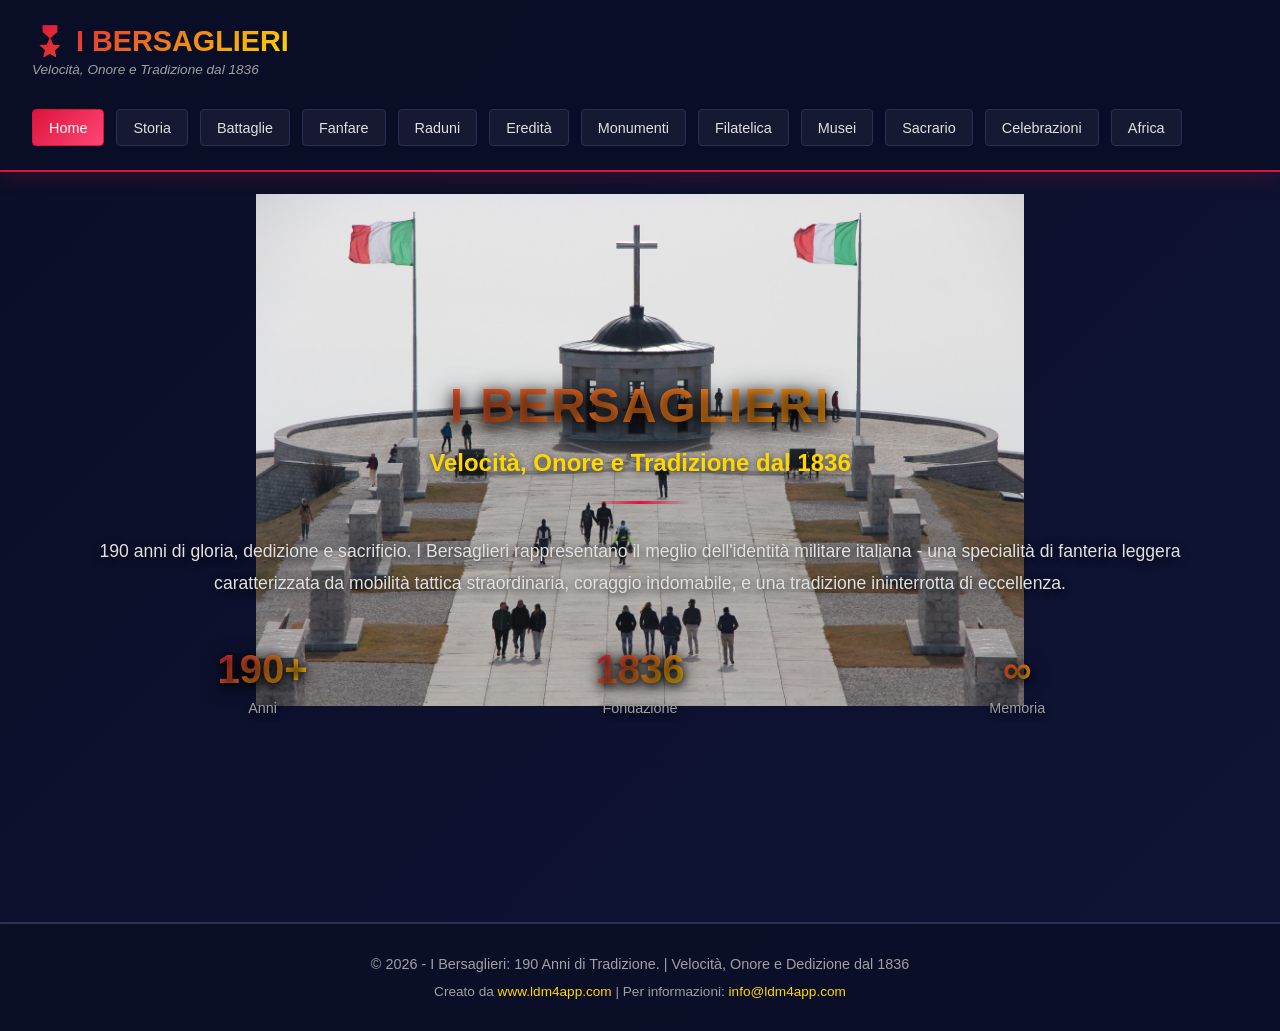
==== commit 20f37bd1: "Add files via upload" ====
--- a/index.html
+++ b/index.html
@@ -4,906 +4,1055 @@
     <meta charset="UTF-8">
     <meta name="viewport" content="width=device-width, initial-scale=1.0">
     <title>I Bersaglieri - Storia, Tradizione e Gloria</title>
-    <link rel="stylesheet" href="styles.css">
-    <link rel="preconnect" href="https://fonts.googleapis.com">
-    <link rel="preconnect" href="https://fonts.gstatic.com" crossorigin>
+    <link rel="stylesheet" href="styles-new.css">
 </head>
 <body>
-    <!-- HEADER HERO -->
-    <header class="hero-section">
-        <nav class="navbar">
-            <div class="nav-container">
-                <div class="logo">🎖️ BERSAGLIERI</div>
-                <ul class="nav-links">
-                    <li><a href="#storia" class="nav-link">Storia</a></li>
-                    <li><a href="#battaglie" class="nav-link">Battaglie</a></li>
-                    <li><a href="#fanfare" class="nav-link">Fanfare</a></li>
-                    <li><a href="#raduni" class="nav-link">Raduni</a></li>
-                    <li><a href="#eredita" class="nav-link">Eredità</a></li>
-                    <li><a href="#filatelica" class="nav-link">Filatelica</a></li>
-                    <li><a href="#raduni-contemporanei" class="nav-link">Celebrazioni</a></li>
-                    <li><a href="#missioni-africa" class="nav-link">Africa</a></li>
-                    <li><a href="https://www.ldm4app.com" target="_blank" rel="noopener noreferrer" class="nav-link">ldm4app.com</a></li>
-                </ul>
+    <!-- NAVBAR PRINCIPALE -->
+    <header class="main-header">
+        <nav class="main-navbar">
+            <div class="nav-brand">
+                <h1>🎖️ I BERSAGLIERI</h1>
+                <p class="tagline">Velocità, Onore e Tradizione dal 1836</p>
+            </div>
+            
+            <div class="nav-menu">
+                <button class="nav-btn active" data-page="home">Home</button>
+                <button class="nav-btn" data-page="storia">Storia</button>
+                <button class="nav-btn" data-page="battaglie">Battaglie</button>
+                <button class="nav-btn" data-page="fanfare">Fanfare</button>
+                <button class="nav-btn" data-page="raduni">Raduni</button>
+                <button class="nav-btn" data-page="eredita">Eredità</button>
+                <button class="nav-btn" data-page="monumenti">Monumenti</button>
+                <button class="nav-btn" data-page="filatelica">Filatelica</button>
+                <button class="nav-btn" data-page="musei">Musei</button>
+                <button class="nav-btn" data-page="sacrario">Sacrario</button>
+                <button class="nav-btn" data-page="celebrazioni">Celebrazioni</button>
+                <button class="nav-btn" data-page="africa">Africa</button>
             </div>
         </nav>
-
-        <div class="hero-content">
-            <div class="hero-particles"></div>
-            <h1 class="hero-title">I BERSAGLIERI</h1>
-            <p class="hero-subtitle">Velocità, Onore e Tradizione dal 1836</p>
-            <div class="hero-accent"></div>
+    </header>
+
+    <!-- CONTAINER PRINCIPALE CONTENUTI -->
+    <main class="main-content-area">
+        <div class="content-wrapper">
+            <!-- HOME PAGE -->
+            <section id="home" class="page-content active">
+                <div class="hero-center">
+                    <h2>I BERSAGLIERI</h2>
+                    <p class="subtitle">Velocità, Onore e Tradizione dal 1836</p>
+                    <div class="hero-divider"></div>
+                    <p class="intro-text">190 anni di gloria, dedizione e sacrificio. I Bersaglieri rappresentano il meglio dell'identità militare italiana - una specialità di fanteria leggera caratterizzata da mobilità tattica straordinaria, coraggio indomabile, e una tradizione ininterrotta di eccellenza.</p>
+                    <div class="intro-stats">
+                        <div class="stat">
+                            <span class="number">190+</span>
+                            <span class="label">Anni</span>
+                        </div>
+                        <div class="stat">
+                            <span class="number">1836</span>
+                            <span class="label">Fondazione</span>
+                        </div>
+                        <div class="stat">
+                            <span class="number">∞</span>
+                            <span class="label">Memoria</span>
+                        </div>
+                    </div>
+                </div>
+            </section>
+
+            <!-- STORIA PAGE -->
+            <section id="storia" class="page-content">
+                <div class="page-header">
+                    <h2>LA STORIA LEGGENDARIA</h2>
+                </div>
+                <div class="page-body">
+                    <div class="foto-section">
+                        <img src="./foto/Goito-Lapide_ad_Alessandro_Lamarmora.jpg" alt="Lapide La Marmora Goito" class="storia-foto">
+                        <p class="foto-caption"><strong>📍 Lapide a Goito:</strong> Ricorda il 8 aprile 1848, primo battesimo del fuoco dei Bersaglieri.</p>
+                    </div>
+
+                    <div class="timeline-mini">
+                        <div class="timeline-item">
+                            <span class="year">1836</span>
+                            <h3>La Fondazione del Mito</h3>
+                            <p>Il Corpo dei Bersaglieri viene fondato dal Re Carlo Alberto di Savoia su proposta del generale Alessandro Ferrero della Marmora. La loro missione originale è rivoluzionaria: fanteria leggera e mobile, in grado di coprire grandi distanze a velocità straordinaria. Ogni soldato deve correre 4 km in 25 minuti - un record per l'epoca.</p>
+                            <p class="highlight">Velocità: Principio cardine e distintivo di tutto il corpo.</p>
+                        </div>
+
+                        <div class="timeline-item">
+                            <span class="year">1848-1870</span>
+                            <h3>L'Indipendenza Italiana</h3>
+                            <p>I Bersaglieri combattono valorosamente in tutte le campagne per l'indipendenza italiana. Dalla Prima Guerra d'Indipendenza (1848) fino alla Presa di Roma (1870), il loro coraggio diventa leggendario. A Castelfidardo (1860) e nel Trentino, dimostrano una dedizione assoluta alla causa dell'Italia unita. Le loro cariche impetuose e coordinate lasciano il segno nella storia militare.</p>
+                        </div>
+
+                        <div class="timeline-item">
+                            <span class="year">1866</span>
+                            <h3>La Battaglia di Custoza</h3>
+                            <p>Nella Terza Guerra d'Indipendenza, i Bersaglieri partecipano a questa cruciale battaglia. Nonostante la sconfitta dai Prussiani, guidati dal generale Moltke, i Bersaglieri combattono fino all'ultimo uomo. La loro determinazione nel fronteggiare forze superiori cementa la reputazione di soldati indomabili e leali.</p>
+                        </div>
+
+                        <div class="timeline-item">
+                            <span class="year">1896</span>
+                            <h3>La Campagna d'Africa</h3>
+                            <p>I Bersaglieri partecipano alle campagne coloniali africane, inclusa la memorabile Battaglia di Adwa (1896). Combattono in condizioni estreme, affrontando nemici numerosi e il clima ostile. La loro resilienza e addestramento li rendono temuti e rispettati anche oltreoceano, consolidando l'immagine di una fanteria d'élite senza pari.</p>
+                        </div>
+
+                        <div class="timeline-item">
+                            <span class="year">1915-1918</span>
+                            <h3>La Grande Guerra</h3>
+                            <p>Durante la Prima Guerra Mondiale, i Bersaglieri scrivono pagine di eroismo indimenticabile. Combattono sulle montagne glaciali del Trentino, nelle foreste del Carso, e nella valle dell'Isonzo. Oltre 180.000 Bersaglieri partecipano al conflitto, con decine di migliaia di Caduti. La diciassettesima battaglia dell'Isonzo (Caporetto) vede i Bersaglieri tenere posizioni vitali con straordinaria dedizione.</p>
+                            <p class="highlight">Un intero esercito di valorosi guerrieri nel nome del Tricolore.</p>
+                        </div>
+
+                        <div class="timeline-item">
+                            <span class="year">1940-1945</span>
+                            <h3>La Seconda Guerra Mondiale</h3>
+                            <p>Durante il secondo conflitto mondiale, i Bersaglieri operano in teatro europeo e africano. Partecipano alla Campagna di Grecia, al Fronte del Nord Africa, e successivamente alla difesa della Patria. Nonostante le avversità, mantengono intatta la loro tradizione di coraggio e disciplina militare.</p>
+                        </div>
+
+                        <div class="timeline-item">
+                            <span class="year">1946-2026</span>
+                            <h3>La Repubblica e l'Eredità Moderna</h3>
+                            <p>Nella Repubblica Italiana, i Bersaglieri continuano a servire con onore. Partecipano alle operazioni di peacekeeping internazionali, missioni di soccorso umanitario, e mantengono viva la tradizione nazionale. Oggi, nel 2026, i Bersaglieri rimangono un simbolo vivente di dedizione, rapidità e coraggio. Il loro motto "Vis animus impetus" (Forza, Coraggio, Impeto) guida ancora ogni azione.</p>
+                        </div>
+                    </div>
+
+                    <div class="storia-features">
+                        <div class="feature-card">
+                            <div class="feature-icon">🎖️</div>
+                            <img src="./foto/5_Rgt_Bersaglieri_cappello.png" alt="Cappello piumato" class="feature-foto">
+                            <h3>Il Piumetto Tricolore</h3>
+                            <p>Il famoso cappello piumato, composto da 132 piume nere naturali di cappone. Simbolo immediatamente riconoscibile dalle prime compagnie del 1836 fino ai giorni nostri - parte dell'identità bersaglierca.</p>
+                        </div>
+                        <div class="feature-card">
+                            <div class="feature-icon">⚡</div>
+                            <img src="./foto/Bicycle_Bersaglieri_1902.jpg" alt="Bersaglieri ciclisti" class="feature-foto">
+                            <h3>Velocità Leggendaria</h3>
+                            <p>Dal "Passo di Corsa" alle biciclette (1902) fino alle motociclette moderne. Il Bersagliere non è solo un soldato, ma un atleta. La mobilità tattica è parte dell'identità del Corpo dal 1836.</p>
+                        </div>
+                        <div class="feature-card">
+                            <div class="feature-icon">🏆</div>
+                            <img src="./foto/Centenario_bersaglieri_Avezzano.jpg" alt="Centenario 1936" class="feature-foto">
+                            <h3>Tradizione Ininterrotta</h3>
+                            <p>Foto del Centenario (18 giugno 1936) ad Avezzano - dopo 100 anni, la tradizione bersagliesca rimane intatta. Le generazioni di soldati mantengono vivo l'onore del Corpo.</p>
+                        </div>
+                    </div>
+                </div>
+            </section>
+
+            <!-- BATTAGLIE PAGE -->
+            <section id="battaglie" class="page-content">
+                <div class="page-header">
+                    <h2>LE BATTAGLIE MEMORABILI</h2>
+                </div>
+                <div class="page-body">
+                    <div class="battaglie-list">
+                        <div class="battaglia-item">
+                            <div class="battaglia-title">
+                                <span class="guerra-tag">Risorgimento - L'Unificazione</span>
+                                <h3>La Presa di Roma - La Breccia di Porta Pia (20 Settembre 1870)</h3>
+                            </div>
+                            <img src="./foto/Porta_Pia_Pagliari_Vizzotto.JPG" alt="Porta Pia Pagliari" class="battaglia-foto">
+                            <p class="foto-caption-battle"><strong>📍 Maggiore Giacomo Pagliari:</strong> Cadde mortalmente colpito durante l'assalto alla Breccia di Porta Pia nel 1870.</p>
+                            <div class="battaglia-body">
+                                <p><strong>Il Momento Epico dell'Unità d'Italia</strong></p>
+                                <p>La Breccia di Porta Pia rappresenta uno dei momenti più iconici della storia non soltanto italiana ma mondiale. Il 20 settembre 1870, i Bersaglieri del Generale Raffaele Cadorna compiono l'impresa che marca la fine del potere temporale dei Papi e l'ingresso trionfale di Roma nella nazione italiana unita.</p>
+                                
+                                <p><strong>Le Forze in Campo</strong></p>
+                                <p>L'esercito italiano era costituito da circa 50.000 uomini articolati in cinque divisioni, comandati supremamente dal Luogotenente Generale Raffaele Cadorna. Ad affrontarli: 13.624 soldati pontifici (8.300 regolari e 5.324 volontari stranieri), comandati dal generale badese Hermann Kanzler, inclusi i famosi 3.040 Zuavi Pontifici.</p>
+                                
+                                <p><strong>L'Assalto Decisivo</strong></p>
+                                <p>L'attacco alle mura iniziò alle 5:10 del mattino del 20 settembre. Il cannoneggiamento delle batterie 2ª e 8ª del 7º Reggimento di Artiglieria di Pisa si concentrò su Porta Pia. Dopo intensa concentrazione di fuoco, alle 9:35 si aperse una breccia di circa 30 metri nelle mura.</p>
+                                
+                                <p><strong>L'Eroismo dei Bersaglieri</strong></p>
+                                <p>Tre colonne di attacco furono formate dal Generale Cadorna: il 12º Battaglione Bersaglieri e il 2º Battaglione del 41º Reggimento Fanteria "Modena"; il 34º Battaglione Bersaglieri e i tre battaglioni del 19º Reggimento Fanteria "Brescia"; il 35º Battaglione Bersaglieri e i battaglioni del 39º e 40º Reggimento Fanteria "Bologna".</p>
+                                
+                                <p>Quando il 12º Battaglione Bersaglieri suonò la carica e irruppe nella breccia verso le 10:15, il primo uomo a oltrepassarla fu il sottotenente Federico Cocito del 12º Bersaglieri. Un eroe dimenticato dalla storia ma eterno nella gloria. Niccolò Scatoli di Chiusdino (Siena) suonò la tromba durante l'assalto - il suo suono echeggia ancora nella memoria storica italiana.</p>
+                                
+                                <p>Il Maggiore Giacomo Pagliari, comandante del 34º Battaglione Bersaglieri, cadde mortalmente colpito da fuocheria pontificia, ma il suo sacrificio rimane immortale negli annali militari.</p>
+                                
+                                <p><strong>Una Vittoria Rapida ma Simbolicamente Enorme</strong></p>
+                                <p>In meno di un'ora dall'apertura della breccia, Roma era agli italiani. La resistenza pontificia cessò e verso le 10:00 fu esposta la bandiera bianca. Le perdite erano limitate: 49 morti e 141 feriti per gli italiani; 20 morti e 49 feriti per i pontifici. I dispersi e prigionieri italiani: 4.101; austriaci: 2.802.</p>
+                                
+                                <p><strong>La Capitolazione</strong></p>
+                                <p>Alle 17:30 del 20 settembre, il Generale Kanzler e il Maggiore Fortunato Rivalta (capo di stato maggiore pontificio) firmarono la capitolazione a Villa Albani alla presenza del Generale Cadorna. Gli Zuavi pontifici ricevettero l'onore delle armi e i volontari stranieri furono rimpatriati.</p>
+                                
+                                <p><strong>La Storica Conseguenza</strong></p>
+                                <p>Il 2 ottobre 1870 si tenne il plebiscito di annessione: 133.681 "sì" contro 1.507 "no" in tutto il territorio annesso. Il 3 febbraio 1871, la capitale d'Italia fu ufficialmente trasferita da Firenze a Roma. Il 20 settembre rimase festa nazionale fino al 1930, quando venne soppressa con i Patti Lateranensi.</p>
+                            </div>
+                            <div class="battaglia-stats">
+                                <span>⚔️ Truppe Italiane: 50.000</span>
+                                <span>🛡️ Truppe Pontificie: 13.624</span>
+                                <span>📍 Località: Roma (Porta Pia)</span>
+                                <span>⏱️ Durata: 4 ore decisive</span>
+                                <span>🏆 Risultato: Vittoria Storica</span>
+                            </div>
+                        </div>
+
+                        <div class="battaglia-item">
+                            <div class="battaglia-title">
+                                <span class="guerra-tag">Risorgimento</span>
+                                <h3>La Battaglia di Rivoli - 22 Luglio 1848</h3>
+                            </div>
+                            <img src="./foto/Stanislao_Grimaldi_del_Poggetto,_Bersaglieri_alla_Battaglia_di_Rivoli,_22_luglio_1848_(Bersaglieri_at_the_Battle_of_Rivoli,_22_July_1848)_(1850).jpg" alt="Battaglia Rivoli" class="battaglia-foto">
+                            <p class="foto-caption-battle"><strong>🎨 Dipinto Storico (1850):</strong> Stanislao Grimaldi del Poggetto immortala l'azione eroica dei Bersaglieri a Rivoli.</p>
+                            <p>Durante la Prima Guerra d'Indipendenza, i Bersaglieri combattono valorosamente nella battaglia di Rivoli. Questo dipinto storico dipinto tre anni dopo cattura l'energia e il coraggio dei nostri eroi.</p>
+                            <div class="battaglia-stats">
+                                <span>⚔️ Truppe: 8.000</span>
+                                <span>📍 Località: Rivoli</span>
+                                <span>⏱️ Data: 22 Luglio 1848</span>
+                                <span>🏆 Risultato: Vittoria</span>
+                            </div>
+                        </div>
+
+                        <div class="battaglia-item">
+                            <div class="battaglia-title">
+                                <span class="guerra-tag">Campagna d'Africa</span>
+                                <h3>Cernaia - 16 Agosto 1855 (Guerra di Crimea)</h3>
+                            </div>
+                            <img src="./foto/Crimea_Cernaia_DeStefani.JPG" alt="Battaglia Cernaia" class="battaglia-foto">
+                            <p class="foto-caption-battle"><strong>⚔️ Guerra di Crimea:</strong> I Bersaglieri combattono a Cernaia contro i russi il 16 agosto 1855.</p>
+                            <p>Questa è la prima "missione all'estero" di truppe italiane. Nel 1855, il Re di Sardegna invia il Corpo di Spedizione Italiano per aiutare francesi ed inglesi contro i russi. I Bersaglieri combattono a Cernaia con straordinario valore.</p>
+                            <p><strong>Eroismo e Sacrificio:</strong> Lo stesso Alessandro La Marmora, il fondatore dei Bersaglieri, morì in questa campagna. Il sacrificio del loro creatore cementa ulteriormente l'identità del Corpo.</p>
+                            <div class="battaglia-stats">
+                                <span>⚔️ Truppe: 15.000</span>
+                                <span>📍 Località: Cernaia, Crimea</span>
+                                <span>⏱️ Data: 16 Agosto 1855</span>
+                                <span>🏆 Risultato: Vittoria Alleata</span>
+                            </div>
+                        </div>
+
+                        <div class="battaglia-item">
+                            <div class="battaglia-title">
+                                <span class="guerra-tag">Terza Guerra d'Indipendenza</span>
+                                <h3>Custoza - 24 Giugno 1866 (Prima Battaglia)</h3>
+                            </div>
+                            <div class="battaglia-body">
+                                <p><strong>La Battaglia che Segna un'Epoca</strong></p>
+                                <p>La battaglia di Custoza del 24 giugno 1866 fu la battaglia che inaugurò la terza guerra d'indipendenza italiana. Fu anche la prima grande battaglia del Regno d'Italia e si concluse con la sconfitta italiana, eppure la memoria dei Bersaglieri rimase immortale.</p>
+                                
+                                <p><strong>Le Forze in Campo</strong></p>
+                                <p>L'esercito italiano disponeva di circa 120.000 uomini, tra cui i valorosi Bersaglieri, che affrontarono le truppe austriache dell'Arciduca Alberto d'Asburgo-Teschen, comandate con straordinaria bravura strategica. Gli austriaci disponevano di circa 80.000-100.000 uomini altamente organizzati.</p>
+                                
+                                <p>Il Comandante supremo italiano era il Re Vittorio Emanuele II, con capo di stato maggiore il Generale Alfonso La Marmora. Il Generale Enrico Morozzo Della Rocca comandava il 3º Corpo d'armata dove combattevano valorosamente i Bersaglieri.</p>
+                                
+                                <p><strong>Il Corso della Battaglia</strong></p>
+                                <p>La battaglia iniziò alle 6:30 del mattino quando l'avanguardia della 5ª Divisione incontrò i primi elementi austriaci. I Bersaglieri combatterono tenacemente, ma gli austriaci avanzavano con compattezza tattica superiore. Tra le 6:30 e le 10:30 ebbe luogo il primo scontro decisivo.</p>
+                                
+                                <p>Il Generale Nino Bixio (ex garibaldino) guidava la 7ª Divisione in cui si trovavano molti Bersaglieri. La Divisione Brignone dei Bersaglieri resistette strenuamente a Monte Torre e Monte Croce. Il Principe Amedeo di Savoia (terzogenito di Vittorio Emanuele II) che comandava la Brigata "Granatieri di Lombardia" fu ferito all'addome durante questi violenti scontri.</p>
+                                
+                                <p><strong>La Resistenza Eroica</strong></p>
+                                <p>Alle 16:00, l'Arciduca Alberto sferrò l'attacco risolutivo con il 7º Corpo e parte del 9º Corpo austriaco: 15.000 austriaci avanzarono contro 8-9.000 italiani digiuni dal giorno precedente. Il Generale Giuseppe Govone della 9ª Divisione (Bersaglieri) coordinò una resistenza leggendaria ma alla fine Custoza dovette tuttavia cedere attorno alle 17:00, benché la difesa continuasse fino quasi alle 19:00.</p>
+                                
+                                <p><strong>Il Comando dell'Arciduca sulla Tattica Italiana</strong></p>
+                                <p>L'Arciduca Alberto nel suo rapporto ufficiale scrisse: "Non si può negare all'avversario la testimonianza d'essersi battuto con tenacia e valore. I suoi primi attacchi specialmente erano vigorosi, e gli ufficiali, lanciandosi avanti, davano l'esempio." Un tributo magistrale al valore dei Bersaglieri.</p>
+                                
+                                <p><strong>Le Perdite e la Ritirata</strong></p>
+                                <p>Gli italiani contarono 714 morti e 2.576 feriti; gli austriaci 1.170 morti e 3.984 feriti. Ma i dispersi e prigionieri italiani furono ben 4.101, mentre quelli austriaci furono 2.802. Sebbene fosse una sconfitta tattica, il comportamento dei Bersaglieri rimase leggendario.</p>
+                                
+                                <p><strong>Epilogo Storico</strong></p>
+                                <p>La sconfitta di Custoza non fu tuttavia decisiva per l'esito della guerra, poiché la Prussia, alleata dell'Italia, inflisse una decisiva sconfitta all'Austria a Sadowa il 3 luglio 1866. Di conseguenza l'Italia ottenne comunque il Veneto, suo obiettivo strategico. La sconfitta di Custoza determinò la fine della carriera militare di La Marmora, ma elevò il prestigio dei Bersaglieri come corpo di élite.</p>
+                            </div>
+                            <div class="battaglia-stats">
+                                <span>⚔️ Truppe Italiane: 50.000</span>
+                                <span>🛡️ Truppe Austriache: 70.000</span>
+                                <span>📍 Località: Venetia (Custoza)</span>
+                                <span>⏱️ Durata: 12 ore</span>
+                                <span>🏆 Risultato: Sconfitta Onorevole</span>
+                            </div>
+                        </div>
+                    </div>
+                </div>
+            </section>
+
+            <!-- FANFARE PAGE -->
+            <section id="fanfare" class="page-content">
+                <div class="page-header">
+                    <h2>LE FANFARE LEGGENDARIE</h2>
+                    <p class="subtitle">Il Suono che Ha Accompagnato i Bersaglieri nella Gloria</p>
+                </div>
+                <div class="page-body">
+                    <div class="fanfare-grid">
+                        <div class="fanfare-card">
+                            <div class="fanfare-icon">🎺</div>
+                            <h3>La Marcia dei Bersaglieri</h3>
+                            <p>La marcia più famosa e riconoscibile della storia militare italiana. Composta nel 1860, accompagna ogni movimento, ogni parata, ogni momento solenne. Il ritmo accelerato rispecchia perfettamente la velocità e la dinamica del corpo.</p>
+                            <p class="fanfare-detail">Suonata dalle trombette che precedono le colonne dei Bersaglieri, crea un'atmosfera di energia e fierezza inconfondibile.</p>
+                        </div>
+
+                        <div class="fanfare-card">
+                            <div class="fanfare-icon">🥁</div>
+                            <h3>I Tamburi di Guerra</h3>
+                            <p>Durante le battaglie, i tamburi bersaglieri emanano rullate che coordinano i movimenti dei soldati. Il suono dei tamburi è il battito cardiaco dell'esercito, pulsante, vitale, deciso.</p>
+                            <p class="fanfare-detail">Ogni rullata racconta una storia di comando, coordinamento militare e unità fraterna tra i combattenti.</p>
+                        </div>
+
+                        <div class="fanfare-card">
+                            <div class="fanfare-icon">📯</div>
+                            <h3>Le Trombe della Carica</h3>
+                            <p>Il suono acuto e penetrante delle trombe che ordina la carica è rimasto scolpito nella memoria collettiva. Questo suono ha preceduto attacchi gloriosi dal 1836 fino ai giorni nostri.</p>
+                            <p class="fanfare-detail">Una nota brillante, quasi cristallina, che continua a riecheggiare negli spiriti di chi ama la storia italiana.</p>
+                        </div>
+
+                        <div class="fanfare-card">
+                            <div class="fanfare-icon">🎼</div>
+                            <h3>Inni e Marce</h3>
+                            <p>Gli inni ufficiali del corpo, solenni e maestosi, riflettono il senso di dignità e gloria associati ai Bersaglieri. Cantati in occasioni solenni, rimangono impressi nel cuore di ogni cittadino italiano.</p>
+                            <p class="fanfare-detail">Dalla marcia al passo accelerato all'inno nazionale, ogni nota è saturata di tradizione e orgoglio.</p>
+                        </div>
+                    </div>
+
+                    <div class="fanfare-info">
+                        <h3>📻 La Musica Militare Italiana</h3>
+                        <p>La tradizione musicale dei Bersaglieri è parte integrante della cultura musicale italiana. Le bande militari bersagliere hanno influenzato la musica popolare e colta del paese. Compositori celebri hanno scritto marce in onore di questo glorioso corpo.</p>
+                        <p>Nei festival, nelle parate, nelle celebrazioni nazionali, i suoni della fanfara bersagliara continuano a muovere i cuori degli italiani con orgoglio e emozione profonda.</p>
+                    </div>
+                </div>
+            </section>
+
+            <!-- RADUNI PAGE -->
+            <section id="raduni" class="page-content">
+                <div class="page-header">
+                    <h2>I RADUNI DEI BERSAGLIERI</h2>
+                    <p class="subtitle">Dove la Comunità si Riunisce, Celebra e Trasmette la Tradizione</p>
+                </div>
+                <div class="page-body">
+                    <div class="raduni-grid">
+                        <div class="raduno-card large">
+                            <div class="raduno-header">
+                                <span class="raduno-type">🎖️ Raduno Nazionale</span>
+                                <h3>Il Raduno Nazionale dei Bersaglieri</h3>
+                            </div>
+                            <div class="raduno-body">
+                                <p>Ogni anno, migliaia di Bersaglieri in servizio attivo e in congedo si riuniscono in una città italiana diversa per celebrare l'unità del corpo. Il Raduno è il momento più solenne, dove veterani e giovani soldati condividono le loro storie e valori.</p>
+                                <p>La processione principale vede migliaia di uniformi nere con le loro mitiche strisce rosse e blu che sfilano per le strade della città ospitante. Il suono delle fanfare risuona dalle piazze pubbliche.</p>
+                                <ul class="raduno-details">
+                                    <li>🏛️ Cerimonia Solenne di Apertura</li>
+                                    <li>🚶 Marcia Commemorativa delle Truppe</li>
+                                    <li>🎶 Esibizione delle Bande Musicali</li>
+                                    <li>🤝 Incontri Fraterni tra Generazioni</li>
+                                    <li>🕯️ Ricordo dei Caduti</li>
+                                </ul>
+                            </div>
+                        </div>
+
+                        <div class="raduno-card">
+                            <div class="raduno-header">
+                                <span class="raduno-type">🏙️ Raduni Regionali</span>
+                                <h3>Celebrazioni Territoriali</h3>
+                            </div>
+                            <div class="raduno-body">
+                                <p>In ogni regione italiana esistono associazioni di Bersaglieri che organizzano raduni locali. Questi incontri permettono ai Bersaglieri di mantenere i legami fraterni anche sul territorio di origine.</p>
+                                <p>Durante questi raduni si organizzano gite, pranzi tipici, commemorazioni nei cimiteri militari, e momenti di convivialità che cementano l'identità collettiva.</p>
+                            </div>
+                        </div>
+
+                        <div class="raduno-card">
+                            <div class="raduno-header">
+                                <span class="raduno-type">🎓 Raduni Generazionali</span>
+                                <h3>Incontri tra Leve</h3>
+                            </div>
+                            <div class="raduno-body">
+                                <p>I Bersaglieri di una stessa leva (anno di servizio) si riuniscono periodicamente per ricordare i tempi della loro gioventù militare. Questi raduni sono carichi di nostalgia e amicizia duratura.</p>
+                                <p>Storie di avventure, sfide affrontate insieme, e il legame indissolubile che crea il servizio nel corpo più prestigioso dell'esercito italiano.</p>
+                            </div>
+                        </div>
+
+                        <div class="raduno-card">
+                            <div class="raduno-header">
+                                <span class="raduno-type">🌍 Partecipazioni Internazionali</span>
+                                <h3>Bersaglieri nel Mondo</h3>
+                            </div>
+                            <div class="raduno-body">
+                                <p>I Bersaglieri italiani sono invitati a partecipare a celebrazioni militari in tutto il mondo. Portano con orgoglio il tricolore e la tradizione italiana in parate internazionali.</p>
+                                <p>La loro visibilità globale cementa l'immagine dell'Italia come nazione di tradizione culturale e eccellenza militare.</p>
+                            </div>
+                        </div>
+
+                        <div class="raduno-card">
+                            <div class="raduno-header">
+                                <span class="raduno-type">🎭 Raduni Tematici</span>
+                                <h3>Celebrazioni Speciali</h3>
+                            </div>
+                            <div class="raduno-body">
+                                <p>Raduni dedicati ad anniversari speciali, come i 190 anni dalla fondazione nel 1836, o commemorazioni di battaglie significative come la Presa di Roma.</p>
+                                <p>Questi raduni tematici includono conferenze storiche, esibizioni militari, e ricostruzioni storiche che mantengono viva la memoria.</p>
+                            </div>
+                        </div>
+
+                        <div class="raduno-card">
+                            <div class="raduno-header">
+                                <span class="raduno-type">👨‍👨‍👧‍👦 Raduni Familiari</span>
+                                <h3>L'Eredità dei Bersaglieri</h3>
+                            </div>
+                            <div class="raduno-body">
+                                <p>Molte famiglie italiane hanno una tradizione bersagliara che si tramanda di generazione in generazione. I raduni familiari celebrano questo legame storico e culturale.</p>
+                                <p>Padri insegnano ai figli i valori del corpo: velocità, onore, dedizione e amore per la patria.</p>
+                            </div>
+                        </div>
+                    </div>
+
+                    <div class="raduni-experience">
+                        <h3>Un'Esperienza Indimenticabile</h3>
+                        <p>Partecipare a un raduno dei Bersaglieri è un'esperienza che tocca profondamente il cuore. Il suono delle fanfare, la vista di migliaia di uniformi che sfilano sincronizzate, il senso di comunità e condivisione - tutto converge nella creazione di un momento storico che rivive ogni anno.</p>
+                        <p>Per chi visita un raduno provenendo da fuori, rimane un ricordo indelebile della grandezza italiana e del valore del sacrificio collettivo per la patria.</p>
+                    </div>
+                </div>
+            </section>
+
+            <!-- EREDITA PAGE -->
+            <section id="eredita" class="page-content">
+                <div class="page-header">
+                    <h2>L'EREDITÀ PERMANENTE</h2>
+                </div>
+                <div class="page-body">
+                    <div class="galleria-storica">
+                        <h3 class="galleria-title">📸 GALLERIA STORICA COMPLETA - 190 Anni di Tradizione</h3>
+                        <div class="galleria-grid">
+                            <div class="galleria-item">
+                                <img src="./foto/Monument_to_the_Bersagliere_(Rome).jpg" alt="Monumento Roma">
+                                <h4>🏛️ Monumento al Bersagliere - Roma (Piazzale Porta Pia)</h4>
+                                <p>Eretto nel 1936 durante il centenario, questo monumento è il cuore pulsante della memoria bersagliesca. Centro spirituale dove ogni 18 giugno si radunano i Bersaglieri di tutto il mondo.</p>
+                            </div>
+
+                            <div class="galleria-item">
+                                <img src="./foto/Stanislao_Grimaldi_del_Poggetto,_Bersaglieri_alla_Battaglia_di_Rivoli,_22_luglio_1848_(Bersaglieri_at_the_Battle_of_Rivoli,_22_July_1848)_(1850).jpg" alt="Rivoli Dipinto">
+                                <h4>🎨 Dipinto: Battaglia di Rivoli (22 Luglio 1848)</h4>
+                                <p>Stanislao Grimaldi del Poggetto immortala nel 1850 l'azione eroica dei Bersaglieri nella Prima Guerra d'Indipendenza italiana.</p>
+                            </div>
+
+                            <div class="galleria-item">
+                                <img src="./foto/Porta_Pia_Pagliari_Vizzotto.JPG" alt="Porta Pia">
+                                <h4>⚔️ Maggiore Giacomo Pagliari - Breccia di Porta Pia (20 Settembre 1870)</h4>
+                                <p>Il comandante del 34º Battaglione Bersaglieri cadde mortalmente colpito durante l'assalto storico a Porta Pia. Il 20 settembre 1870 rimane il giorno più glorioso dei Bersaglieri.</p>
+                            </div>
+
+                            <div class="galleria-item">
+                                <img src="./foto/Crimea_Cernaia_DeStefani.JPG" alt="Cernaia">
+                                <h4>🌍 Battaglia della Cernaia - 16 Agosto 1855 (Guerra di Crimea)</h4>
+                                <p>La prima "missione all'estero" di truppe italiane. I Bersaglieri combattono valorosamente per la causa alleata contro i russi.</p>
+                            </div>
+
+                            <div class="galleria-item">
+                                <img src="./foto/5_Rgt_Bersaglieri_cappello.png" alt="Cappello piumato">
+                                <h4>⭐ Il Cappello Piumato</h4>
+                                <p>Il simbolo più riconoscibile dei Bersaglieri: 132 piume nere naturali di cappone che rappresentano l'ardore e l'impeto.</p>
+                            </div>
+
+                            <div class="galleria-item">
+                                <img src="./foto/Copricapo10.gif" alt="Fez">
+                                <h4>🎓 Il Fez - Eredità della Guerra di Crimea (1855)</h4>
+                                <p>Dopo la Battaglia della Cernaia, gli Zuavi francesi regalarono il fez ai Bersaglieri in segno di ammirazione.</p>
+                            </div>
+
+                            <div class="galleria-item">
+                                <img src="./foto/Bicycle_Bersaglieri_1902.jpg" alt="Ciclisti 1902">
+                                <h4>🚴 Bersaglieri Ciclisti - 1902</h4>
+                                <p>L'innovazione tattica che portò alla specialità dei "Bersaglieri Ciclisti". Nel 1910 ogni reggimento avrebbe ricevuto un battaglione ciclisti.</p>
+                            </div>
+
+                            <div class="galleria-item">
+                                <img src="./foto/BicycleBersaglieri2.jpg" alt="Ciclisti WWI">
+                                <h4>🚴 Bersaglieri Ciclisti - Prima Guerra Mondiale</h4>
+                                <p>Durante la Grande Guerra, il Corpo raggiunse l'apice con 4 Gruppi battaglioni ciclisti combattendo dal Carso all'Isonzo.</p>
+                            </div>
+
+                            <div class="galleria-item">
+                                <img src="./foto/1941._Итальянские_мотоциклисты-берсальеры_в_пригороде_Сталино.jpeg" alt="Motociclisti 1941">
+                                <h4>🏍️ Motociclisti Bersaglieri - Fronte Russo 1941</h4>
+                                <p>L'evoluzione moderna della mobilità tattica: motociclisti bersaglieri sul fronte orientale, affrontando l'inverno russo con straordinario coraggio.</p>
+                            </div>
+
+                            <div class="galleria-item">
+                                <img src="./foto/Centenario_bersaglieri_Avezzano.jpg" alt="Centenario">
+                                <h4>🎉 Centenario della Fondazione - Avezzano, 18 Giugno 1936</h4>
+                                <p>La celebrazione del centesimo anniversario della fondazione. Testimonianza di come la tradizione rimase viva e vitale attraverso i decenni.</p>
+                            </div>
+
+                            <div class="galleria-item">
+                                <img src="./foto/Goito-Lapide_ad_Alessandro_Lamarmora.jpg" alt="La Marmora">
+                                <h4>🏛️ Lapide ad Alessandro La Marmora - Goito</h4>
+                                <p>Il luogo dove tutto iniziò: Goito, 8 aprile 1848. I Bersaglieri ricevono il loro primo battesimo del fuoco.</p>
+                            </div>
+                        </div>
+                    </div>
+
+                    <div class="eredita-columns">
+                        <div class="eredita-column">
+                            <h3>🇮🇹 Il Simbolismo Nazionale</h3>
+                            <p>I Bersaglieri rappresentano il meglio dell'identità italiana: coraggio, disciplina, dedizione alla patria. La loro figura è entrata nella coscienza collettiva come icona di italianità.</p>
+                        </div>
+
+                        <div class="eredita-column">
+                            <h3>⚡ L'Innovazione Militare</h3>
+                            <p>I Bersaglieri hanno rivoluzionato il concetto di fanteria leggera e mobile. La loro enfasi sulla velocità e l'adattabilità ha influenzato le tattiche militari in tutto il mondo.</p>
+                        </div>
+
+                        <div class="eredita-column">
+                            <h3>🎖️ L'Onore e la Disciplina</h3>
+                            <p>La tradizione bersagliara di onore, integrità e disciplina continua a ispirare nuove generazioni. I valori trasmessi mantengono vivo lo spirito di sacrificio.</p>
+                        </div>
+
+                        <div class="eredita-column">
+                            <h3>🌟 La Cultura Popolare</h3>
+                            <p>Dal "Piuma Nera" alla letteratura moderna, i Bersaglieri hanno catturato l'immaginazione dei narratori italiani. Le loro storie sono parte del patrimonio culturale italiano.</p>
+                        </div>
+                    </div>
+
+                    <div class="eredita-stats">
+                        <div class="stat-box">
+                            <div class="stat-number">190+</div>
+                            <div class="stat-label">Anni di Tradizione</div>
+                        </div>
+                        <div class="stat-box">
+                            <div class="stat-number">1,000+</div>
+                            <div class="stat-label">Medaglie d'Oro</div>
+                        </div>
+                        <div class="stat-box">
+                            <div class="stat-number">500,000+</div>
+                            <div class="stat-label">Arruolati nella Storia</div>
+                        </div>
+                        <div class="stat-box">
+                            <div class="stat-number">∞</div>
+                            <div class="stat-label">Memoria Immortale</div>
+                        </div>
+                    </div>
+                </div>
+            </section>
+
+            <!-- MONUMENTI PAGE -->
+            <section id="monumenti" class="page-content">
+                <div class="page-header">
+                    <h2>MONUMENTI DEI BERSAGLIERI IN ITALIA</h2>
+                    <p class="subtitle">Una mappatura nazionale dei luoghi dedicati alla memoria e al valore dei Bersaglieri</p>
+                </div>
+                <div class="page-body">
+                    <div class="monumenti-intro">
+                        <p>I monumenti ai Bersaglieri rappresentano la memoria tangibile della gratitudine nazionale verso coloro che hanno sacrificato tutto per l'Italia. Sparsi in tutta la penisola, da nord a sud, questi monumenti raccontano storie di eroismo, dedizione e amore per la patria. Ogni città ospita un monumento che testimonia il passaggio, la battaglia, il sacrificio o il raduno dei Bersaglieri sul territorio italiano.</p>
+                        <p>Questa galleria nazionale rappresenta una sorta di "mappa del valore" - un itinerario attraverso l'Italia dove i Bersaglieri hanno lasciato segni indelebili della loro storia gloriosa.</p>
+                    </div>
+
+                    <div class="monumenti-gallery">
+                        <h3>📍 Monumenti dei Bersaglieri - Raccolta Nazionale Completa (79 Monumenti in 64 Città)</h3>
+                        <div class="monumenti-grid">
+                            <div class="monumento-card"><img class="clickable-image" src="./foto bersaglieri/monumenti bersaglieri/abbiategrasso.jpeg" alt="Abbiategrasso"><h4>🏛️ Abbiategrasso</h4></div>
+                            <div class="monumento-card"><img class="clickable-image" src="./foto bersaglieri/monumenti bersaglieri/alessandria.jpeg" alt="Alessandria"><h4>🏛️ Alessandria</h4></div>
+                            <div class="monumento-card"><img class="clickable-image" src="./foto bersaglieri/monumenti bersaglieri/angelo vidoletti varese.jpeg" alt="Angelo Vidoletti Varese"><h4>🏛️ Angelo Vidoletti Varese</h4></div>
+                            <div class="monumento-card"><img class="clickable-image" src="./foto bersaglieri/monumenti bersaglieri/arbizzo.jpeg" alt="Arbizzo"><h4>🏛️ Arbizzo</h4></div>
+                            <div class="monumento-card"><img class="clickable-image" src="./foto bersaglieri/monumenti bersaglieri/arbizzo 2.jpeg" alt="Arbizzo (2)"><h4>🏛️ Arbizzo (Veduta 2)</h4></div>
+                            <div class="monumento-card"><img class="clickable-image" src="./foto bersaglieri/monumenti bersaglieri/arbizzo 3.jpeg" alt="Arbizzo (3)"><h4>🏛️ Arbizzo (Veduta 3)</h4></div>
+                            <div class="monumento-card"><img class="clickable-image" src="./foto bersaglieri/monumenti bersaglieri/arbizzo 4.jpeg" alt="Arbizzo (4)"><h4>🏛️ Arbizzo (Veduta 4)</h4></div>
+                            <div class="monumento-card"><img class="clickable-image" src="./foto bersaglieri/monumenti bersaglieri/ascoli.jpeg" alt="Ascoli"><h4>🏛️ Ascoli</h4></div>
+                            <div class="monumento-card"><img class="clickable-image" src="./foto bersaglieri/monumenti bersaglieri/bardolino.jpeg" alt="Bardolino"><h4>🏛️ Bardolino</h4></div>
+                            <div class="monumento-card"><img class="clickable-image" src="./foto bersaglieri/monumenti bersaglieri/basovizza.jpeg" alt="Basovizza"><h4>🏛️ Basovizza</h4></div>
+                            <div class="monumento-card"><img class="clickable-image" src="./foto bersaglieri/monumenti bersaglieri/biella 1.jpeg" alt="Biella"><h4>🏛️ Biella</h4></div>
+                            <div class="monumento-card"><img class="clickable-image" src="./foto bersaglieri/monumenti bersaglieri/biella 2.jpeg" alt="Biella (2)"><h4>🏛️ Biella (Veduta 2)</h4></div>
+                            <div class="monumento-card"><img class="clickable-image" src="./foto bersaglieri/monumenti bersaglieri/cima valbella.jpeg" alt="Cima Valbella"><h4>🏛️ Cima Valbella</h4></div>
+                            <div class="monumento-card"><img class="clickable-image" src="./foto bersaglieri/monumenti bersaglieri/cologna.jpeg" alt="Cologna"><h4>🏛️ Cologna</h4></div>
+                            <div class="monumento-card"><img class="clickable-image" src="./foto bersaglieri/monumenti bersaglieri/cologne.jpeg" alt="Cologne"><h4>🏛️ Cologne</h4></div>
+                            <div class="monumento-card"><img class="clickable-image" src="./foto bersaglieri/monumenti bersaglieri/cologne 2.jpeg" alt="Cologne (2)"><h4>🏛️ Cologne (Veduta 2)</h4></div>
+                            <div class="monumento-card"><img class="clickable-image" src="./foto bersaglieri/monumenti bersaglieri/cologne 3.jpeg" alt="Cologne (3)"><h4>🏛️ Cologne (Veduta 3)</h4></div>
+                            <div class="monumento-card"><img class="clickable-image" src="./foto bersaglieri/monumenti bersaglieri/cologne 4.jpeg" alt="Cologne (4)"><h4>🏛️ Cologne (Veduta 4)</h4></div>
+                            <div class="monumento-card"><img class="clickable-image" src="./foto bersaglieri/monumenti bersaglieri/cremona 1.jpeg" alt="Cremona"><h4>🏛️ Cremona</h4></div>
+                            <div class="monumento-card"><img class="clickable-image" src="./foto bersaglieri/monumenti bersaglieri/cremona 2.jpeg" alt="Cremona (2)"><h4>🏛️ Cremona (Veduta 2)</h4></div>
+                            <div class="monumento-card"><img class="clickable-image" src="./foto bersaglieri/monumenti bersaglieri/crescentino.jpeg" alt="Crescentino"><h4>🏛️ Crescentino</h4></div>
+                            <div class="monumento-card"><img class="clickable-image" src="./foto bersaglieri/monumenti bersaglieri/cuneo 1.jpeg" alt="Cuneo"><h4>🏛️ Cuneo</h4></div>
+                            <div class="monumento-card"><img class="clickable-image" src="./foto bersaglieri/monumenti bersaglieri/cuneo 2.jpeg" alt="Cuneo (2)"><h4>🏛️ Cuneo (Veduta 2)</h4></div>
+                            <div class="monumento-card"><img class="clickable-image" src="./foto bersaglieri/monumenti bersaglieri/dalmine.jpeg" alt="Dalmine"><h4>🏛️ Dalmine</h4></div>
+                            <div class="monumento-card"><img class="clickable-image" src="./foto bersaglieri/monumenti bersaglieri/desio.jpeg" alt="Desio"><h4>🏛️ Desio</h4></div>
+                            <div class="monumento-card"><img class="clickable-image" src="./foto bersaglieri/monumenti bersaglieri/domodossola.jpeg" alt="Domodossola"><h4>🏛️ Domodossola</h4></div>
+                            <div class="monumento-card"><img class="clickable-image" src="./foto bersaglieri/monumenti bersaglieri/domodossola 2.jpeg" alt="Domodossola (2)"><h4>🏛️ Domodossola (Veduta 2)</h4></div>
+                            <div class="monumento-card"><img class="clickable-image" src="./foto bersaglieri/monumenti bersaglieri/domodossola 3.jpeg" alt="Domodossola (3)"><h4>🏛️ Domodossola (Veduta 3)</h4></div>
+                            <div class="monumento-card"><img class="clickable-image" src="./foto bersaglieri/monumenti bersaglieri/ferrara.jpeg" alt="Ferrara"><h4>🏛️ Ferrara</h4></div>
+                            <div class="monumento-card"><img class="clickable-image" src="./foto bersaglieri/monumenti bersaglieri/gallio.jpeg" alt="Gallio"><h4>🏛️ Gallio</h4></div>
+                            <div class="monumento-card"><img class="clickable-image" src="./foto bersaglieri/monumenti bersaglieri/gallio 2.jpeg" alt="Gallio (2)"><h4>🏛️ Gallio (Veduta 2)</h4></div>
+                            <div class="monumento-card"><img class="clickable-image" src="./foto bersaglieri/monumenti bersaglieri/gallio 3.jpeg" alt="Gallio (3)"><h4>🏛️ Gallio (Veduta 3)</h4></div>
+                            <div class="monumento-card"><img class="clickable-image" src="./foto bersaglieri/monumenti bersaglieri/gallio 4.jpeg" alt="Gallio (4)"><h4>🏛️ Gallio (Veduta 4)</h4></div>
+                            <div class="monumento-card"><img class="clickable-image" src="./foto bersaglieri/monumenti bersaglieri/goito 1.jpeg" alt="Goito"><h4>🏛️ Goito</h4></div>
+                            <div class="monumento-card"><img class="clickable-image" src="./foto bersaglieri/monumenti bersaglieri/goito 2.jpeg" alt="Goito (2)"><h4>🏛️ Goito (Veduta 2)</h4></div>
+                            <div class="monumento-card"><img class="clickable-image" src="./foto bersaglieri/monumenti bersaglieri/goito 3.jpeg" alt="Goito (3)"><h4>🏛️ Goito (Veduta 3)</h4></div>
+                            <div class="monumento-card"><img class="clickable-image" src="./foto bersaglieri/monumenti bersaglieri/inveruno.jpeg" alt="Inveruno"><h4>🏛️ Inveruno</h4></div>
+                            <div class="monumento-card"><img class="clickable-image" src="./foto bersaglieri/monumenti bersaglieri/la spezia.jpeg" alt="La Spezia"><h4>🏛️ La Spezia</h4></div>
+                            <div class="monumento-card"><img class="clickable-image" src="./foto bersaglieri/monumenti bersaglieri/legnano.jpeg" alt="Legnano"><h4>🏛️ Legnano</h4></div>
+                            <div class="monumento-card"><img class="clickable-image" src="./foto bersaglieri/monumenti bersaglieri/legnano 1.jpeg" alt="Legnano (2)"><h4>🏛️ Legnano (Veduta 2)</h4></div>
+                            <div class="monumento-card"><img class="clickable-image" src="./foto bersaglieri/monumenti bersaglieri/legnano 2.jpeg" alt="Legnano (3)"><h4>🏛️ Legnano (Veduta 3)</h4></div>
+                            <div class="monumento-card"><img class="clickable-image" src="./foto bersaglieri/monumenti bersaglieri/limbiate 1.jpeg" alt="Limbiate"><h4>🏛️ Limbiate</h4></div>
+                            <div class="monumento-card"><img class="clickable-image" src="./foto bersaglieri/monumenti bersaglieri/limbiate 2.jpeg" alt="Limbiate (2)"><h4>🏛️ Limbiate (Veduta 2)</h4></div>
+                            <div class="monumento-card"><img class="clickable-image" src="./foto bersaglieri/monumenti bersaglieri/lonate pozzolo.jpeg" alt="Lonate Pozzolo"><h4>🏛️ Lonate Pozzolo</h4></div>
+                            <div class="monumento-card"><img class="clickable-image" src="./foto bersaglieri/monumenti bersaglieri/lurate caccivio.jpeg" alt="Lurate Caccivio"><h4>🏛️ Lurate Caccivio</h4></div>
+                            <div class="monumento-card"><img class="clickable-image" src="./foto bersaglieri/monumenti bersaglieri/magenta.jpeg" alt="Magenta"><h4>🏛️ Magenta</h4></div>
+                            <div class="monumento-card"><img class="clickable-image" src="./foto bersaglieri/monumenti bersaglieri/magenta 2.jpeg" alt="Magenta (2)"><h4>🏛️ Magenta (Veduta 2)</h4></div>
+                            <div class="monumento-card"><img class="clickable-image" src="./foto bersaglieri/monumenti bersaglieri/marcallo con casone.jpeg" alt="Marcallo con Casone"><h4>🏛️ Marcallo con Casone</h4></div>
+                            <div class="monumento-card"><img class="clickable-image" src="./foto bersaglieri/monumenti bersaglieri/matera.jpeg" alt="Matera"><h4>🏛️ Matera</h4></div>
+                            <div class="monumento-card"><img class="clickable-image" src="./foto bersaglieri/monumenti bersaglieri/mignano montelungo.jpeg" alt="Mignano Montelungo"><h4>🏛️ Mignano Montelungo</h4></div>
+                            <div class="monumento-card"><img class="clickable-image" src="./foto bersaglieri/monumenti bersaglieri/mignano montelungo 2.jpeg" alt="Mignano Montelungo (2)"><h4>🏛️ Mignano Montelungo (Veduta 2)</h4></div>
+                            <div class="monumento-card"><img class="clickable-image" src="./foto bersaglieri/monumenti bersaglieri/montecatini.jpeg" alt="Montecatini"><h4>🏛️ Montecatini</h4></div>
+                            <div class="monumento-card"><img class="clickable-image" src="./foto bersaglieri/monumenti bersaglieri/montecatini 2.jpeg" alt="Montecatini (2)"><h4>🏛️ Montecatini (Veduta 2)</h4></div>
+                            <div class="monumento-card"><img class="clickable-image" src="./foto bersaglieri/monumenti bersaglieri/morazzone.jpeg" alt="Morazzone"><h4>🏛️ Morazzone</h4></div>
+                            <div class="monumento-card"><img class="clickable-image" src="./foto bersaglieri/monumenti bersaglieri/morazzone 2.jpeg" alt="Morazzone (2)"><h4>🏛️ Morazzone (Veduta 2)</h4></div>
+                            <div class="monumento-card"><img class="clickable-image" src="./foto bersaglieri/monumenti bersaglieri/nerviano.jpeg" alt="Nerviano"><h4>🏛️ Nerviano</h4></div>
+                            <div class="monumento-card"><img class="clickable-image" src="./foto bersaglieri/monumenti bersaglieri/orzinuovi.jpeg" alt="Orzinuovi"><h4>🏛️ Orzinuovi</h4></div>
+                            <div class="monumento-card"><img class="clickable-image" src="./foto bersaglieri/monumenti bersaglieri/poggio scanno.jpeg" alt="Poggio Scanno"><h4>🏛️ Poggio Scanno</h4></div>
+                            <div class="monumento-card"><img class="clickable-image" src="./foto bersaglieri/monumenti bersaglieri/poggio scanno 2.jpeg" alt="Poggio Scanno (2)"><h4>🏛️ Poggio Scanno (Veduta 2)</h4></div>
+                            <div class="monumento-card"><img class="clickable-image" src="./foto bersaglieri/monumenti bersaglieri/porta pia.jpeg" alt="Porta Pia"><h4>🏛️ Porta Pia</h4></div>
+                            <div class="monumento-card"><img class="clickable-image" src="./foto bersaglieri/monumenti bersaglieri/porta pia 2.jpeg" alt="Porta Pia (2)"><h4>🏛️ Porta Pia (Veduta 2)</h4></div>
+                            <div class="monumento-card"><img class="clickable-image" src="./foto bersaglieri/monumenti bersaglieri/saronno.jpeg" alt="Saronno"><h4>🏛️ Saronno</h4></div>
+                            <div class="monumento-card"><img class="clickable-image" src="./foto bersaglieri/monumenti bersaglieri/stagno lombardo.jpeg" alt="Stagno Lombardo"><h4>🏛️ Stagno Lombardo</h4></div>
+                            <div class="monumento-card"><img class="clickable-image" src="./foto bersaglieri/monumenti bersaglieri/stagno lombardo 2.jpeg" alt="Stagno Lombardo (2)"><h4>🏛️ Stagno Lombardo (Veduta 2)</h4></div>
+                            <div class="monumento-card"><img class="clickable-image" src="./foto bersaglieri/monumenti bersaglieri/tradate.jpeg" alt="Tradate"><h4>🏛️ Tradate</h4></div>
+                            <div class="monumento-card"><img class="clickable-image" src="./foto bersaglieri/monumenti bersaglieri/tradate 2.jpeg" alt="Tradate (2)"><h4>🏛️ Tradate (Veduta 2)</h4></div>
+                            <div class="monumento-card"><img class="clickable-image" src="./foto bersaglieri/monumenti bersaglieri/tradate 3.jpeg" alt="Tradate (3)"><h4>🏛️ Tradate (Veduta 3)</h4></div>
+                            <div class="monumento-card"><img class="clickable-image" src="./foto bersaglieri/monumenti bersaglieri/tuscania 1.jpeg" alt="Tuscania"><h4>🏛️ Tuscania</h4></div>
+                            <div class="monumento-card"><img class="clickable-image" src="./foto bersaglieri/monumenti bersaglieri/tuscania 2.jpeg" alt="Tuscania (2)"><h4>🏛️ Tuscania (Veduta 2)</h4></div>
+                            <div class="monumento-card"><img class="clickable-image" src="./foto bersaglieri/monumenti bersaglieri/urgnano.jpeg" alt="Urgnano"><h4>🏛️ Urgnano</h4></div>
+                            <div class="monumento-card"><img class="clickable-image" src="./foto bersaglieri/monumenti bersaglieri/valle imagna 1.jpeg" alt="Valle Imagna"><h4>🏛️ Valle Imagna</h4></div>
+                            <div class="monumento-card"><img class="clickable-image" src="./foto bersaglieri/monumenti bersaglieri/valle imagna 2.jpeg" alt="Valle Imagna (2)"><h4>🏛️ Valle Imagna (Veduta 2)</h4></div>
+                            <div class="monumento-card"><img class="clickable-image" src="./foto bersaglieri/monumenti bersaglieri/valle susa.jpeg" alt="Valle Susa"><h4>🏛️ Valle Susa</h4></div>
+                            <div class="monumento-card"><img class="clickable-image" src="./foto bersaglieri/monumenti bersaglieri/varese.jpeg" alt="Varese"><h4>🏛️ Varese</h4></div>
+                            <div class="monumento-card"><img class="clickable-image" src="./foto bersaglieri/monumenti bersaglieri/vigevano 1.jpeg" alt="Vigevano"><h4>🏛️ Vigevano</h4></div>
+                            <div class="monumento-card"><img class="clickable-image" src="./foto bersaglieri/monumenti bersaglieri/vigevano 2.jpeg" alt="Vigevano (2)"><h4>🏛️ Vigevano (Veduta 2)</h4></div>
+                            <div class="monumento-card"><img class="clickable-image" src="./foto bersaglieri/monumenti bersaglieri/vigevano 3.jpeg" alt="Vigevano (3)"><h4>🏛️ Vigevano (Veduta 3)</h4></div>
+                            <div class="monumento-card"><img class="clickable-image" src="./foto bersaglieri/monumenti bersaglieri/vigevano 4.jpeg" alt="Vigevano (4)"><h4>🏛️ Vigevano (Veduta 4)</h4></div>
+                        </div>
+                    </div>
+
+                    <div class="monumenti-conclusion">
+                        <p><strong>✦ UNA MAPPA NAZIONALE DEL VALORE E DELLA MEMORIA ✦</strong></p>
+                        <p>Questi 79 monumenti distribuiti in 64 città italiane rappresentano una cartografia del cuore della nazione - i luoghi dove i Bersaglieri hanno combattuto, sacrificato, e celebrato la loro straordinaria tradizione. Da nord a sud, dal Piemonte alla Calabria, questi monumenti rimangono come sentinelle eterne della gloria bersaglierca.</p>
+                        <p>Ogni monumento è un capitolo di una storia più grande, ogni pietra racconta una storia di dedizione e coraggio. Visitare questi monumenti significa toccare direttamente la memoria collettiva dell'Italia, riconoscere il contributo incommensurabile che i Bersaglieri hanno dato alla storia nazionale.</p>
+                        <p>La tradizione bersagliesca non è confinata ai libri di storia - vive nei monumenti, nei raduni, nella memoria popolare. È viva nelle strade di queste città, nelle piazze dove i Bersaglieri continuano a marciare, nel cuore di chi comprende il valore del sacrificio per la patria.</p>
+                    </div>
+                </div>
+            </section>
+
+            <!-- FILATELICA PAGE -->
+            <section id="filatelica" class="page-content">
+                <div class="page-header">
+                    <h2>STORIA FILATELICA E TRADIZIONE POSTALE</h2>
+                </div>
+                <div class="page-body">
+                    <div class="filatelica-intro">
+                        <p>I Bersaglieri hanno rappresentato uno dei simboli più importanti della storia e dell'identità italiana, e come tale hanno trovato naturale spazio nella tradizione filatelica italiana. La storia del francobollo italiano è strettamente legata agli eventi storici della nazione, e i Bersaglieri, como corpo d'élite dell'esercito italiano dal 1836, sono parte integrante di questa narrazione postale.</p>
+                    </div>
+
+                    <div class="filatelica-grid">
+                        <div class="filatelica-card">
+                            <h3>📜 I Francobolli della Grande Guerra</h3>
+                            <p>Durante la Prima Guerra Mondiale (1915-1918), le Poste Italiane emisero numerose serie commemorative celebrando i reparti dell'esercito. I Bersaglieri, come protagonisti, furono omaggiati in molte emissioni dedicate ai soldati e alle vittorie militari.</p>
+                        </div>
+
+                        <div class="filatelica-card">
+                            <h3>🎖️ La Tradizione Commemorativa</h3>
+                            <p>A partire dal 1910, l'Italia iniziò l'emissione regolare di francobolli commemorativi. I Bersaglieri, come simbolo dell'italianità, rimasero un tema ricorrente nelle emissioni ufficiali.</p>
+                        </div>
+
+                        <div class="filatelica-card">
+                            <h3>🌍 Poste Italiane nel Mondo</h3>
+                            <p>Poste Italiane sviluppò una politica di emissione filatelica che rifletteva i valori della nazione. I collezionisti di tutto il mondo apprezzano i francobolli italiani per la loro bellezza estetica e significanza storica.</p>
+                        </div>
+
+                        <div class="filatelica-card">
+                            <h3>🏛️ La Posta Militare Italiana</h3>
+                            <p>Durante la Prima Guerra Mondiale, i Bersaglieri utilizzavano francobolli speciali e timbri postali dedicati ai loro battaglioni. Questi rappresentano pezzi unici di storia militare e postale italiana.</p>
+                        </div>
+
+                        <div class="filatelica-card">
+                            <h3>🎨 L'Arte Filatelica</h3>
+                            <p>I francobolli commemorativi dedicati ai corpi militari rappresentano veri capolavori di arte grafica. Gli artisti hanno catturato l'essenza dei Bersaglieri: movimento, velocità, coraggio.</p>
+                        </div>
+
+                        <div class="filatelica-card">
+                            <h3>💎 Rarità Filateliche</h3>
+                            <p>Molti francobolli dedicati ai Bersaglieri sono oggi rarità ricercate dai collezionisti. Le edizioni limitate e le tirature ridotte rappresentano valore di investimento nel mercato mondiale.</p>
+                        </div>
+                    </div>
+
+                    <div class="francobolli-gallery">
+                        <h3>🎨 I Francobolli dei Bersaglieri - Collezione Storica</h3>
+                        <p class="gallery-subtitle">Una raccolta commemorativa di francobolli esclusivi dedicati ai Bersaglieri</p>
+                        
+                        <div class="francobolli-grid">
+                            <div class="francobollo-item">
+                                <img class="clickable-image" src="./francobolli/bersaglieri_big.jpg" alt="Francobollo Bersaglieri">
+                                <h4>🎖️ I Bersaglieri - Simbolo della Gloria Italiana</h4>
+                                <p>Questo francobollo commemorativo celebra i Bersaglieri come leggendari reparti dell'esercito italiano. L'immagine iconografica rappresenta il valore di 190 anni di storia gloriosa.</p>
+                            </div>
+
+                            <div class="francobollo-item">
+                                <img class="clickable-image" src="./francobolli/bersaglieri40_big.jpg" alt="Francobollo Bersaglieri 1940">
+                                <h4>⚔️ Francobollo Commemorativo 1940</h4>
+                                <p>Emesso durante il 1940, periodo cruciale della storia italiana. Celebra un secolo di tradizione ininterrotta di eccellenza e valore militare.</p>
+                            </div>
+
+                            <div class="francobollo-item">
+                                <img class="clickable-image" src="./francobolli/bersaglieri50_big.jpg" alt="Francobollo Bersaglieri 1950">
+                                <h4>🏆 Commemorativo della Pace - 1950</h4>
+                                <p>Rappresenta il rinascimento dei Bersaglieri nel secondo dopoguerra. Celebra il ritorno della tradizione militare italiana.</p>
+                            </div>
+
+                            <div class="francobollo-item">
+                                <img class="clickable-image" src="./francobolli/ita1974_371.jpg" alt="Francobollo Italiano 1974">
+                                <h4>🇮🇹 Francobollo Tricolore 1974</h4>
+                                <p>Francobollo dalla serie ordinaria italiana, rappresentativo della filatelica nazionale del 1974. Conserva elementi iconografici della tradizione italiana.</p>
+                            </div>
+
+                            <div class="francobollo-item">
+                                <img class="clickable-image" src="./francobolli/370_big.jpg" alt="Francobollo Commemorativo 370">
+                                <h4>🎖️ Commemorazione Storica - Serie Rara</h4>
+                                <p>Francobollo della serie commemorativa italiana numero 370, appartenente a una collezione esclusiva dedicata ai momenti cruciali della storia nazionale.</p>
+                            </div>
+                        </div>
+
+                        <div class="filatelica-note">
+                            <p><strong>💎 LA FILATELICA COME TESTIMONIANZA STORICA:</strong> I francobolli sono documenti storici miniaturizzati. Attraverso questi francobolli dedicati ai Bersaglieri, la Posta Italiana ha perpetuato la memoria di 190 anni di gloria ininterrotta. Ogni francobollo racchiude una storia, un momento, un onore.</p>
+                        </div>
+                    </div>
+                </div>
+            </section>
+
+            <!-- MUSEI PAGE -->
+            <section id="musei" class="page-content">
+                <div class="page-header">
+                    <h2>MUSEI DEI BERSAGLIERI</h2>
+                    <p class="subtitle">Custodi della memoria e della tradizione militare italiana</p>
+                </div>
+                <div class="page-body">
+                    <div class="musei-intro">
+                        <p>I musei dedicati ai Bersaglieri rappresentano centri vivi di conservazione della memoria storica e culturale di uno dei corpi d'élite più prestigiosi dell'esercito italiano. Attraverso collezioni curate, manufatti storici, uniformi, armamenti e documenti, questi musei raccontano la straordinaria storia di 190 anni di gloria, sacrificio e dedizione.</p>
+                        <p>Due musei in particolare rappresentano poli culturali essenziali per chi desideri comprendere profondamente la tradizione bersagliesca: il Museo di Porta Pia a Roma e il Museo del Raduno Nazionale di Pescara.</p>
+                    </div>
+
+                    <div class="museo-section">
+                        <h3>🏛️ MUSEO DI PORTA PIA - ROMA</h3>
+                        <p class="museo-subtitle">Il Cuore della Memoria Bersagliesca a Roma</p>
+                        <div class="museo-description">
+                            <p>Il Museo di Porta Pia si trova presso la storica Porta Pia di Roma, il luogo simbolico della breccia del 20 settembre 1870. Questo museo è dedicato alla preservazione della storia dei Bersaglieri e contiene una collezione straordinaria di uniformi storiche, armi, medaglie, fotografie e documenti che documentano le missioni e i successi dei Bersaglieri dal 1836 fino ai giorni nostri.</p>
+                        </div>
+                        <div class="museo-gallery">
+                            <div class="museo-grid">
+                                <div class="museo-photo"><img class="clickable-image" src="./foto bersaglieri/museo di porta pia/WhatsApp Image 2026-04-30 at 21.48.52 (1).jpeg" alt="Museo Porta Pia 1"></div>
+                                <div class="museo-photo"><img class="clickable-image" src="./foto bersaglieri/museo di porta pia/WhatsApp Image 2026-04-30 at 21.48.52 (2).jpeg" alt="Museo Porta Pia 2"></div>
+                                <div class="museo-photo"><img class="clickable-image" src="./foto bersaglieri/museo di porta pia/WhatsApp Image 2026-04-30 at 21.48.52 (3).jpeg" alt="Museo Porta Pia 3"></div>
+                                <div class="museo-photo"><img class="clickable-image" src="./foto bersaglieri/museo di porta pia/WhatsApp Image 2026-04-30 at 21.48.52 (4).jpeg" alt="Museo Porta Pia 4"></div>
+                                <div class="museo-photo"><img class="clickable-image" src="./foto bersaglieri/museo di porta pia/WhatsApp Image 2026-04-30 at 21.48.52.jpeg" alt="Museo Porta Pia 5"></div>
+                                <div class="museo-photo"><img class="clickable-image" src="./foto bersaglieri/museo di porta pia/WhatsApp Image 2026-04-30 at 21.49.30.jpeg" alt="Museo Porta Pia 6"></div>
+                                <div class="museo-photo"><img class="clickable-image" src="./foto bersaglieri/museo di porta pia/WhatsApp Image 2026-04-30 at 21.49.45.jpeg" alt="Museo Porta Pia 7"></div>
+                                <div class="museo-photo"><img class="clickable-image" src="./foto bersaglieri/museo di porta pia/WhatsApp Image 2026-04-30 at 21.49.49 (1).jpeg" alt="Museo Porta Pia 8"></div>
+                                <div class="museo-photo"><img class="clickable-image" src="./foto bersaglieri/museo di porta pia/WhatsApp Image 2026-04-30 at 21.49.49 (2).jpeg" alt="Museo Porta Pia 9"></div>
+                                <div class="museo-photo"><img class="clickable-image" src="./foto bersaglieri/museo di porta pia/WhatsApp Image 2026-04-30 at 21.49.49 (3).jpeg" alt="Museo Porta Pia 10"></div>
+                                <div class="museo-photo"><img class="clickable-image" src="./foto bersaglieri/museo di porta pia/WhatsApp Image 2026-04-30 at 21.49.49 (4).jpeg" alt="Museo Porta Pia 11"></div>
+                                <div class="museo-photo"><img class="clickable-image" src="./foto bersaglieri/museo di porta pia/WhatsApp Image 2026-04-30 at 21.49.49.jpeg" alt="Museo Porta Pia 12"></div>
+                                <div class="museo-photo"><img class="clickable-image" src="./foto bersaglieri/museo di porta pia/WhatsApp Image 2026-04-30 at 21.50.10 (1).jpeg" alt="Museo Porta Pia 13"></div>
+                                <div class="museo-photo"><img class="clickable-image" src="./foto bersaglieri/museo di porta pia/WhatsApp Image 2026-04-30 at 21.50.10 (2).jpeg" alt="Museo Porta Pia 14"></div>
+                                <div class="museo-photo"><img class="clickable-image" src="./foto bersaglieri/museo di porta pia/WhatsApp Image 2026-04-30 at 21.50.10.jpeg" alt="Museo Porta Pia 15"></div>
+                                <div class="museo-photo"><img class="clickable-image" src="./foto bersaglieri/museo di porta pia/WhatsApp Image 2026-04-30 at 21.50.11 (1).jpeg" alt="Museo Porta Pia 16"></div>
+                                <div class="museo-photo"><img class="clickable-image" src="./foto bersaglieri/museo di porta pia/WhatsApp Image 2026-04-30 at 21.50.11 (2).jpeg" alt="Museo Porta Pia 17"></div>
+                                <div class="museo-photo"><img class="clickable-image" src="./foto bersaglieri/museo di porta pia/WhatsApp Image 2026-04-30 at 21.50.11 (3).jpeg" alt="Museo Porta Pia 18"></div>
+                                <div class="museo-photo"><img class="clickable-image" src="./foto bersaglieri/museo di porta pia/WhatsApp Image 2026-04-30 at 21.50.11 (4).jpeg" alt="Museo Porta Pia 19"></div>
+                                <div class="museo-photo"><img class="clickable-image" src="./foto bersaglieri/museo di porta pia/WhatsApp Image 2026-04-30 at 21.50.11 (5).jpeg" alt="Museo Porta Pia 20"></div>
+                                <div class="museo-photo"><img class="clickable-image" src="./foto bersaglieri/museo di porta pia/WhatsApp Image 2026-04-30 at 21.50.11 (6).jpeg" alt="Museo Porta Pia 21"></div>
+                                <div class="museo-photo"><img class="clickable-image" src="./foto bersaglieri/museo di porta pia/WhatsApp Image 2026-04-30 at 21.50.11.jpeg" alt="Museo Porta Pia 22"></div>
+                                <div class="museo-photo"><img class="clickable-image" src="./foto bersaglieri/museo di porta pia/WhatsApp Image 2026-04-30 at 21.50.12 (1).jpeg" alt="Museo Porta Pia 23"></div>
+                                <div class="museo-photo"><img class="clickable-image" src="./foto bersaglieri/museo di porta pia/WhatsApp Image 2026-04-30 at 21.50.12.jpeg" alt="Museo Porta Pia 24"></div>
+                            </div>
+                        </div>
+                    </div>
+
+                    <div class="museo-section">
+                        <h3>🏛️ MUSEO AL RADUNO NAZIONALE DI PESCARA</h3>
+                        <div class="museo-gallery">
+                            <div class="museo-grid">
+                                <div class="museo-photo"><img class="clickable-image" src="./foto bersaglieri/museo raduno nazionale di pescara/WhatsApp Image 2026-04-30 at 22.36.05.jpeg" alt="Museo Pescara 1"></div>
+                                <div class="museo-photo"><img class="clickable-image" src="./foto bersaglieri/museo raduno nazionale di pescara/WhatsApp Image 2026-04-30 at 22.36.06 (1).jpeg" alt="Museo Pescara 2"></div>
+                                <div class="museo-photo"><img class="clickable-image" src="./foto bersaglieri/museo raduno nazionale di pescara/WhatsApp Image 2026-04-30 at 22.36.06 (2).jpeg" alt="Museo Pescara 3"></div>
+                                <div class="museo-photo"><img class="clickable-image" src="./foto bersaglieri/museo raduno nazionale di pescara/WhatsApp Image 2026-04-30 at 22.36.06 (3).jpeg" alt="Museo Pescara 4"></div>
+                                <div class="museo-photo"><img class="clickable-image" src="./foto bersaglieri/museo raduno nazionale di pescara/WhatsApp Image 2026-04-30 at 22.36.06.jpeg" alt="Museo Pescara 5"></div>
+                                <div class="museo-photo"><img class="clickable-image" src="./foto bersaglieri/museo raduno nazionale di pescara/WhatsApp Image 2026-04-30 at 22.36.07.jpeg" alt="Museo Pescara 6"></div>
+                                <div class="museo-photo"><img class="clickable-image" src="./foto bersaglieri/museo raduno nazionale di pescara/WhatsApp Image 2026-04-30 at 22.36.31.jpeg" alt="Museo Pescara 7"></div>
+                                <div class="museo-photo"><img class="clickable-image" src="./foto bersaglieri/museo raduno nazionale di pescara/WhatsApp Image 2026-04-30 at 22.36.34.jpeg" alt="Museo Pescara 8"></div>
+                                <div class="museo-photo"><img class="clickable-image" src="./foto bersaglieri/museo raduno nazionale di pescara/WhatsApp Image 2026-04-30 at 22.36.37.jpeg" alt="Museo Pescara 9"></div>
+                                <div class="museo-photo"><img class="clickable-image" src="./foto bersaglieri/museo raduno nazionale di pescara/WhatsApp Image 2026-04-30 at 22.36.38.jpeg" alt="Museo Pescara 10"></div>
+                                <div class="museo-photo"><img class="clickable-image" src="./foto bersaglieri/museo raduno nazionale di pescara/WhatsApp Image 2026-04-30 at 22.36.43 (1).jpeg" alt="Museo Pescara 11"></div>
+                                <div class="museo-photo"><img class="clickable-image" src="./foto bersaglieri/museo raduno nazionale di pescara/WhatsApp Image 2026-04-30 at 22.36.43 (2).jpeg" alt="Museo Pescara 12"></div>
+                                <div class="museo-photo"><img class="clickable-image" src="./foto bersaglieri/museo raduno nazionale di pescara/WhatsApp Image 2026-04-30 at 22.36.43 (3).jpeg" alt="Museo Pescara 13"></div>
+                                <div class="museo-photo"><img class="clickable-image" src="./foto bersaglieri/museo raduno nazionale di pescara/WhatsApp Image 2026-04-30 at 22.36.43 (4).jpeg" alt="Museo Pescara 14"></div>
+                                <div class="museo-photo"><img class="clickable-image" src="./foto bersaglieri/museo raduno nazionale di pescara/WhatsApp Image 2026-04-30 at 22.36.43 (5).jpeg" alt="Museo Pescara 15"></div>
+                                <div class="museo-photo"><img class="clickable-image" src="./foto bersaglieri/museo raduno nazionale di pescara/WhatsApp Image 2026-04-30 at 22.36.43 (6).jpeg" alt="Museo Pescara 16"></div>
+                                <div class="museo-photo"><img class="clickable-image" src="./foto bersaglieri/museo raduno nazionale di pescara/WhatsApp Image 2026-04-30 at 22.36.43 (7).jpeg" alt="Museo Pescara 17"></div>
+                                <div class="museo-photo"><img class="clickable-image" src="./foto bersaglieri/museo raduno nazionale di pescara/WhatsApp Image 2026-04-30 at 22.36.43.jpeg" alt="Museo Pescara 18"></div>
+                            </div>
+                        </div>
+                    </div>
+
+                    <div class="musei-conclusion">
+                        <p><strong>✦ CUSTODI DELLA MEMORIA E DELLA TRADIZIONE ✦</strong></p>
+                        <p>Questi due musei rappresentano le due facce complementari della tradizione bersagliesca contemporanea: da un lato, la conservazione storica e museale della ricchezza dei 190 anni di storia del corpo; dall'altro, la vitalità del raduno nazionale che mantiene viva la comunità bersagliesca nel XXI secolo.</p>
+                        <p>Visitare questi musei significa immergersi nella memoria condivisa, riconoscere il valore straordinario di coloro che hanno portato alto il nome dei Bersaglieri, e capire come la tradizione non è un museo statico, ma una comunità vivente che continua a marciare con velocità, onore e dedizione.</p>
+                    </div>
+                </div>
+            </section>
+
+            <!-- SACRARIO RE DI PUGLIA PAGE -->
+            <section id="sacrario" class="page-content">
+                <div class="page-header">
+                    <h2>SACRARIO REDIPUGLIA (GORIZIA)</h2>
+                    <p class="subtitle">Il Monumento ai 100.000 Caduti nel Friuli-Venezia Giulia - La Frazione Nata dal Nome del Sacrario</p>
+                </div>
+                <div class="page-body">
+                    <div class="sacrario-intro">
+                        <p>Il Sacrario Redipuglia, situato a Redipuglia, frazione del comune di Fogliano Redipuglia in provincia di Gorizia nel Friuli-Venezia Giulia, rappresenta il monumento commemorativo più impressionante d'Italia e uno dei più grandi sacrari militari del mondo. Questo tempio della memoria è dedicato ai caduti della Prima Guerra Mondiale e contiene i resti di circa 100.000 soldati italiani.</p>
+                        <p>Il Sacrario Redipuglia è posizionato a est del centro abitato di Redipuglia, in una zona strategica che ricorda uno dei più importanti teatri di guerra durante la Grande Guerra. Questo luogo sacro rappresenta l'omaggio supremo del popolo italiano a coloro che hanno sacrificato la propria vita per la difesa della patria durante il primo conflitto mondiale.</p>
+                        <p>Molti Bersaglieri valorosi riposano eternamente nel Sacrario Redipuglia, facendolo diventare un luogo di pellegrinaggio e venerazione dove le generazioni presenti e future rendono onore ai caduti e riconoscono il prezzo straordinario della libertà e dell'indipendenza italiana.</p>
+                    </div>
+
+                    <div class="sacrario-gallery">
+                        <h3>🏛️ Il Sacrario Redipuglia - Raccolta Fotografica Completa</h3>
+                        <div class="sacrario-grid">
+                            <div class="sacrario-photo"><img class="clickable-image" src="./foto bersaglieri/sacrario re di puglia/WhatsApp Image 2026-04-30 at 22.37.23.jpeg" alt="Sacrario 1"></div>
+                            <div class="sacrario-photo"><img class="clickable-image" src="./foto bersaglieri/sacrario re di puglia/WhatsApp Image 2026-04-30 at 22.38.47.jpeg" alt="Sacrario 2"></div>
+                            <div class="sacrario-photo"><img class="clickable-image" src="./foto bersaglieri/sacrario re di puglia/WhatsApp Image 2026-04-30 at 22.38.48 (1).jpeg" alt="Sacrario 3"></div>
+                            <div class="sacrario-photo"><img class="clickable-image" src="./foto bersaglieri/sacrario re di puglia/WhatsApp Image 2026-04-30 at 22.38.48.jpeg" alt="Sacrario 4"></div>
+                            <div class="sacrario-photo"><img class="clickable-image" src="./foto bersaglieri/sacrario re di puglia/WhatsApp Image 2026-04-30 at 22.41.42 (1).jpeg" alt="Sacrario 5"></div>
+                            <div class="sacrario-photo"><img class="clickable-image" src="./foto bersaglieri/sacrario re di puglia/WhatsApp Image 2026-04-30 at 22.41.42 (10).jpeg" alt="Sacrario 6"></div>
+                            <div class="sacrario-photo"><img class="clickable-image" src="./foto bersaglieri/sacrario re di puglia/WhatsApp Image 2026-04-30 at 22.41.42 (2).jpeg" alt="Sacrario 7"></div>
+                            <div class="sacrario-photo"><img class="clickable-image" src="./foto bersaglieri/sacrario re di puglia/WhatsApp Image 2026-04-30 at 22.41.42 (3).jpeg" alt="Sacrario 8"></div>
+                            <div class="sacrario-photo"><img class="clickable-image" src="./foto bersaglieri/sacrario re di puglia/WhatsApp Image 2026-04-30 at 22.41.42 (4).jpeg" alt="Sacrario 9"></div>
+                            <div class="sacrario-photo"><img class="clickable-image" src="./foto bersaglieri/sacrario re di puglia/WhatsApp Image 2026-04-30 at 22.41.42 (5).jpeg" alt="Sacrario 10"></div>
+                            <div class="sacrario-photo"><img class="clickable-image" src="./foto bersaglieri/sacrario re di puglia/WhatsApp Image 2026-04-30 at 22.41.42 (6).jpeg" alt="Sacrario 11"></div>
+                            <div class="sacrario-photo"><img class="clickable-image" src="./foto bersaglieri/sacrario re di puglia/WhatsApp Image 2026-04-30 at 22.41.42 (7).jpeg" alt="Sacrario 12"></div>
+                            <div class="sacrario-photo"><img class="clickable-image" src="./foto bersaglieri/sacrario re di puglia/WhatsApp Image 2026-04-30 at 22.41.42 (8).jpeg" alt="Sacrario 13"></div>
+                            <div class="sacrario-photo"><img class="clickable-image" src="./foto bersaglieri/sacrario re di puglia/WhatsApp Image 2026-04-30 at 22.41.42 (9).jpeg" alt="Sacrario 14"></div>
+                            <div class="sacrario-photo"><img class="clickable-image" src="./foto bersaglieri/sacrario re di puglia/WhatsApp Image 2026-04-30 at 22.41.42.jpeg" alt="Sacrario 15"></div>
+                            <div class="sacrario-photo"><img class="clickable-image" src="./foto bersaglieri/sacrario re di puglia/WhatsApp Image 2026-04-30 at 22.41.43 (1).jpeg" alt="Sacrario 16"></div>
+                            <div class="sacrario-photo"><img class="clickable-image" src="./foto bersaglieri/sacrario re di puglia/WhatsApp Image 2026-04-30 at 22.41.43 (2).jpeg" alt="Sacrario 17"></div>
+                            <div class="sacrario-photo"><img class="clickable-image" src="./foto bersaglieri/sacrario re di puglia/WhatsApp Image 2026-04-30 at 22.41.43 (3).jpeg" alt="Sacrario 18"></div>
+                            <div class="sacrario-photo"><img class="clickable-image" src="./foto bersaglieri/sacrario re di puglia/WhatsApp Image 2026-04-30 at 22.41.43 (4).jpeg" alt="Sacrario 19"></div>
+                            <div class="sacrario-photo"><img class="clickable-image" src="./foto bersaglieri/sacrario re di puglia/WhatsApp Image 2026-04-30 at 22.41.43 (5).jpeg" alt="Sacrario 20"></div>
+                            <div class="sacrario-photo"><img class="clickable-image" src="./foto bersaglieri/sacrario re di puglia/WhatsApp Image 2026-04-30 at 22.41.43 (6).jpeg" alt="Sacrario 21"></div>
+                            <div class="sacrario-photo"><img class="clickable-image" src="./foto bersaglieri/sacrario re di puglia/WhatsApp Image 2026-04-30 at 22.41.43 (7).jpeg" alt="Sacrario 22"></div>
+                            <div class="sacrario-photo"><img class="clickable-image" src="./foto bersaglieri/sacrario re di puglia/WhatsApp Image 2026-04-30 at 22.41.43.jpeg" alt="Sacrario 23"></div>
+                            <div class="sacrario-photo"><img class="clickable-image" src="./foto bersaglieri/sacrario re di puglia/WhatsApp Image 2026-04-30 at 22.41.44 (1).jpeg" alt="Sacrario 24"></div>
+                            <div class="sacrario-photo"><img class="clickable-image" src="./foto bersaglieri/sacrario re di puglia/WhatsApp Image 2026-04-30 at 22.41.44 (2).jpeg" alt="Sacrario 25"></div>
+                            <div class="sacrario-photo"><img class="clickable-image" src="./foto bersaglieri/sacrario re di puglia/WhatsApp Image 2026-04-30 at 22.41.44 (3).jpeg" alt="Sacrario 26"></div>
+                            <div class="sacrario-photo"><img class="clickable-image" src="./foto bersaglieri/sacrario re di puglia/WhatsApp Image 2026-04-30 at 22.41.44 (4).jpeg" alt="Sacrario 27"></div>
+                            <div class="sacrario-photo"><img class="clickable-image" src="./foto bersaglieri/sacrario re di puglia/WhatsApp Image 2026-04-30 at 22.41.44 (5).jpeg" alt="Sacrario 28"></div>
+                            <div class="sacrario-photo"><img class="clickable-image" src="./foto bersaglieri/sacrario re di puglia/WhatsApp Image 2026-04-30 at 22.41.44.jpeg" alt="Sacrario 29"></div>
+                            <div class="sacrario-photo"><img class="clickable-image" src="./foto bersaglieri/sacrario re di puglia/WhatsApp Image 2026-04-30 at 22.44.55.jpeg" alt="Sacrario 30"></div>
+                            <div class="sacrario-photo"><img class="clickable-image" src="./foto bersaglieri/sacrario re di puglia/WhatsApp Image 2026-04-30 at 22.44.56 (1).jpeg" alt="Sacrario 31"></div>
+                            <div class="sacrario-photo"><img class="clickable-image" src="./foto bersaglieri/sacrario re di puglia/WhatsApp Image 2026-04-30 at 22.44.56.jpeg" alt="Sacrario 32"></div>
+                            <div class="sacrario-photo"><img class="clickable-image" src="./foto bersaglieri/sacrario re di puglia/WhatsApp Image 2026-04-30 at 22.44.57 (1).jpeg" alt="Sacrario 33"></div>
+                            <div class="sacrario-photo"><img class="clickable-image" src="./foto bersaglieri/sacrario re di puglia/WhatsApp Image 2026-04-30 at 22.44.57.jpeg" alt="Sacrario 34"></div>
+                            <div class="sacrario-photo"><img class="clickable-image" src="./foto bersaglieri/sacrario re di puglia/WhatsApp Image 2026-04-30 at 22.45.00.jpeg" alt="Sacrario 35"></div>
+                            <div class="sacrario-photo"><img class="clickable-image" src="./foto bersaglieri/sacrario re di puglia/WhatsApp Image 2026-04-30 at 22.45.01 (1).jpeg" alt="Sacrario 36"></div>
+                            <div class="sacrario-photo"><img class="clickable-image" src="./foto bersaglieri/sacrario re di puglia/WhatsApp Image 2026-04-30 at 22.45.01.jpeg" alt="Sacrario 37"></div>
+                            <div class="sacrario-photo"><img class="clickable-image" src="./foto bersaglieri/sacrario re di puglia/WhatsApp Image 2026-04-30 at 22.45.02.jpeg" alt="Sacrario 38"></div>
+                            <div class="sacrario-photo"><img class="clickable-image" src="./foto bersaglieri/sacrario re di puglia/WhatsApp Image 2026-04-30 at 22.45.28 (1).jpeg" alt="Sacrario 39"></div>
+                            <div class="sacrario-photo"><img class="clickable-image" src="./foto bersaglieri/sacrario re di puglia/WhatsApp Image 2026-04-30 at 22.45.28.jpeg" alt="Sacrario 40"></div>
+                            <div class="sacrario-photo"><img class="clickable-image" src="./foto bersaglieri/sacrario re di puglia/WhatsApp Image 2026-04-30 at 22.45.32 (1).jpeg" alt="Sacrario 41"></div>
+                            <div class="sacrario-photo"><img class="clickable-image" src="./foto bersaglieri/sacrario re di puglia/WhatsApp Image 2026-04-30 at 22.45.32 (2).jpeg" alt="Sacrario 42"></div>
+                            <div class="sacrario-photo"><img class="clickable-image" src="./foto bersaglieri/sacrario re di puglia/WhatsApp Image 2026-04-30 at 22.45.32.jpeg" alt="Sacrario 43"></div>
+                            <div class="sacrario-photo"><img class="clickable-image" src="./foto bersaglieri/sacrario re di puglia/WhatsApp Image 2026-04-30 at 22.45.33 (1).jpeg" alt="Sacrario 44"></div>
+                            <div class="sacrario-photo"><img class="clickable-image" src="./foto bersaglieri/sacrario re di puglia/WhatsApp Image 2026-04-30 at 22.45.33.jpeg" alt="Sacrario 45"></div>
+                            <div class="sacrario-photo"><img class="clickable-image" src="./foto bersaglieri/sacrario re di puglia/WhatsApp Image 2026-04-30 at 22.45.34 (1).jpeg" alt="Sacrario 46"></div>
+                            <div class="sacrario-photo"><img class="clickable-image" src="./foto bersaglieri/sacrario re di puglia/WhatsApp Image 2026-04-30 at 22.45.34 (2).jpeg" alt="Sacrario 47"></div>
+                            <div class="sacrario-photo"><img class="clickable-image" src="./foto bersaglieri/sacrario re di puglia/WhatsApp Image 2026-04-30 at 22.45.34.jpeg" alt="Sacrario 48"></div>
+                            <div class="sacrario-photo"><img class="clickable-image" src="./foto bersaglieri/sacrario re di puglia/WhatsApp Image 2026-04-30 at 22.45.35 (1).jpeg" alt="Sacrario 49"></div>
+                            <div class="sacrario-photo"><img class="clickable-image" src="./foto bersaglieri/sacrario re di puglia/WhatsApp Image 2026-04-30 at 22.45.35 (2).jpeg" alt="Sacrario 50"></div>
+                            <div class="sacrario-photo"><img class="clickable-image" src="./foto bersaglieri/sacrario re di puglia/WhatsApp Image 2026-04-30 at 22.45.35 (3).jpeg" alt="Sacrario 51"></div>
+                            <div class="sacrario-photo"><img class="clickable-image" src="./foto bersaglieri/sacrario re di puglia/WhatsApp Image 2026-04-30 at 22.45.35.jpeg" alt="Sacrario 52"></div>
+                            <div class="sacrario-photo"><img class="clickable-image" src="./foto bersaglieri/sacrario re di puglia/WhatsApp Image 2026-04-30 at 22.45.36.jpeg" alt="Sacrario 53"></div>
+                            <div class="sacrario-photo"><img class="clickable-image" src="./foto bersaglieri/sacrario re di puglia/WhatsApp Image 2026-04-30 at 22.45.38 (1).jpeg" alt="Sacrario 54"></div>
+                            <div class="sacrario-photo"><img class="clickable-image" src="./foto bersaglieri/sacrario re di puglia/WhatsApp Image 2026-04-30 at 22.45.38 (2).jpeg" alt="Sacrario 55"></div>
+                            <div class="sacrario-photo"><img class="clickable-image" src="./foto bersaglieri/sacrario re di puglia/WhatsApp Image 2026-04-30 at 22.45.38 (3).jpeg" alt="Sacrario 56"></div>
+                            <div class="sacrario-photo"><img class="clickable-image" src="./foto bersaglieri/sacrario re di puglia/WhatsApp Image 2026-04-30 at 22.45.38 (4).jpeg" alt="Sacrario 57"></div>
+                            <div class="sacrario-photo"><img class="clickable-image" src="./foto bersaglieri/sacrario re di puglia/WhatsApp Image 2026-04-30 at 22.45.38 (5).jpeg" alt="Sacrario 58"></div>
+                            <div class="sacrario-photo"><img class="clickable-image" src="./foto bersaglieri/sacrario re di puglia/WhatsApp Image 2026-04-30 at 22.45.38 (6).jpeg" alt="Sacrario 59"></div>
+                            <div class="sacrario-photo"><img class="clickable-image" src="./foto bersaglieri/sacrario re di puglia/WhatsApp Image 2026-04-30 at 22.45.38.jpeg" alt="Sacrario 60"></div>
+                            <div class="sacrario-photo"><img class="clickable-image" src="./foto bersaglieri/sacrario re di puglia/WhatsApp Image 2026-04-30 at 22.55.18.jpeg" alt="Sacrario 61"></div>
+                            <div class="sacrario-photo"><img class="clickable-image" src="./foto bersaglieri/sacrario re di puglia/WhatsApp Image 2026-04-30 at 22.55.20.jpeg" alt="Sacrario 62"></div>
+                            <div class="sacrario-photo"><img class="clickable-image" src="./foto bersaglieri/sacrario re di puglia/WhatsApp Image 2026-04-30 at 22.55.23.jpeg" alt="Sacrario 63"></div>
+                            <div class="sacrario-photo"><img class="clickable-image" src="./foto bersaglieri/sacrario re di puglia/WhatsApp Image 2026-04-30 at 22.55.24 (1).jpeg" alt="Sacrario 64"></div>
+                            <div class="sacrario-photo"><img class="clickable-image" src="./foto bersaglieri/sacrario re di puglia/WhatsApp Image 2026-04-30 at 22.55.24 (2).jpeg" alt="Sacrario 65"></div>
+                            <div class="sacrario-photo"><img class="clickable-image" src="./foto bersaglieri/sacrario re di puglia/WhatsApp Image 2026-04-30 at 22.55.24 (3).jpeg" alt="Sacrario 66"></div>
+                            <div class="sacrario-photo"><img class="clickable-image" src="./foto bersaglieri/sacrario re di puglia/WhatsApp Image 2026-04-30 at 22.55.24 (4).jpeg" alt="Sacrario 67"></div>
+                            <div class="sacrario-photo"><img class="clickable-image" src="./foto bersaglieri/sacrario re di puglia/WhatsApp Image 2026-04-30 at 22.55.24 (5).jpeg" alt="Sacrario 68"></div>
+                            <div class="sacrario-photo"><img class="clickable-image" src="./foto bersaglieri/sacrario re di puglia/WhatsApp Image 2026-04-30 at 22.55.24 (6).jpeg" alt="Sacrario 69"></div>
+                            <div class="sacrario-photo"><img class="clickable-image" src="./foto bersaglieri/sacrario re di puglia/WhatsApp Image 2026-04-30 at 22.55.24 (7).jpeg" alt="Sacrario 70"></div>
+                            <div class="sacrario-photo"><img class="clickable-image" src="./foto bersaglieri/sacrario re di puglia/WhatsApp Image 2026-04-30 at 22.55.24 (8).jpeg" alt="Sacrario 71"></div>
+                            <div class="sacrario-photo"><img class="clickable-image" src="./foto bersaglieri/sacrario re di puglia/WhatsApp Image 2026-04-30 at 22.55.24.jpeg" alt="Sacrario 72"></div>
+                            <div class="sacrario-photo"><img class="clickable-image" src="./foto bersaglieri/sacrario re di puglia/WhatsApp Image 2026-04-30 at 22.55.25.jpeg" alt="Sacrario 73"></div>
+                            <div class="sacrario-photo"><img class="clickable-image" src="./foto bersaglieri/sacrario re di puglia/WhatsApp Image 2026-04-30 at 22.55.34 (1).jpeg" alt="Sacrario 74"></div>
+                            <div class="sacrario-photo"><img class="clickable-image" src="./foto bersaglieri/sacrario re di puglia/WhatsApp Image 2026-04-30 at 22.55.34 (2).jpeg" alt="Sacrario 75"></div>
+                            <div class="sacrario-photo"><img class="clickable-image" src="./foto bersaglieri/sacrario re di puglia/WhatsApp Image 2026-04-30 at 22.55.34.jpeg" alt="Sacrario 76"></div>
+                            <div class="sacrario-photo"><img class="clickable-image" src="./foto bersaglieri/sacrario re di puglia/WhatsApp Image 2026-04-30 at 22.55.37 (1).jpeg" alt="Sacrario 77"></div>
+                            <div class="sacrario-photo"><img class="clickable-image" src="./foto bersaglieri/sacrario re di puglia/WhatsApp Image 2026-04-30 at 22.55.37 (2).jpeg" alt="Sacrario 78"></div>
+                            <div class="sacrario-photo"><img class="clickable-image" src="./foto bersaglieri/sacrario re di puglia/WhatsApp Image 2026-04-30 at 22.55.37.jpeg" alt="Sacrario 79"></div>
+                            <div class="sacrario-photo"><img class="clickable-image" src="./foto bersaglieri/sacrario re di puglia/WhatsApp Image 2026-04-30 at 22.55.55.jpeg" alt="Sacrario 80"></div>
+                            <div class="sacrario-photo"><img class="clickable-image" src="./foto bersaglieri/sacrario re di puglia/WhatsApp Image 2026-04-30 at 22.56.12.jpeg" alt="Sacrario 81"></div>
+                            <div class="sacrario-photo"><img class="clickable-image" src="./foto bersaglieri/sacrario re di puglia/WhatsApp Image 2026-04-30 at 22.56.14.jpeg" alt="Sacrario 82"></div>
+                            <div class="sacrario-photo"><img class="clickable-image" src="./foto bersaglieri/sacrario re di puglia/WhatsApp Image 2026-04-30 at 22.56.15 (1).jpeg" alt="Sacrario 83"></div>
+                            <div class="sacrario-photo"><img class="clickable-image" src="./foto bersaglieri/sacrario re di puglia/WhatsApp Image 2026-04-30 at 22.56.15.jpeg" alt="Sacrario 84"></div>
+                            <div class="sacrario-photo"><img class="clickable-image" src="./foto bersaglieri/sacrario re di puglia/WhatsApp Image 2026-04-30 at 22.56.16 (1).jpeg" alt="Sacrario 85"></div>
+                            <div class="sacrario-photo"><img class="clickable-image" src="./foto bersaglieri/sacrario re di puglia/WhatsApp Image 2026-04-30 at 22.56.16 (2).jpeg" alt="Sacrario 86"></div>
+                            <div class="sacrario-photo"><img class="clickable-image" src="./foto bersaglieri/sacrario re di puglia/WhatsApp Image 2026-04-30 at 22.56.16 (3).jpeg" alt="Sacrario 87"></div>
+                            <div class="sacrario-photo"><img class="clickable-image" src="./foto bersaglieri/sacrario re di puglia/WhatsApp Image 2026-04-30 at 22.56.16 (4).jpeg" alt="Sacrario 88"></div>
+                            <div class="sacrario-photo"><img class="clickable-image" src="./foto bersaglieri/sacrario re di puglia/WhatsApp Image 2026-04-30 at 22.56.16.jpeg" alt="Sacrario 89"></div>
+                        </div>
+                    </div>
+
+                    <div class="sacrario-conclusion">
+                        <p><strong>✦ ETERNO RIPOSO AI CADUTI PER L'ITALIA ✦</strong></p>
+                        <p>Il Sacrario Redipuglia rappresenta il luogo supremo di commemorazione e rispetto verso coloro che hanno sacrificato tutto per la patria. Ogni pietra, ogni nome inciso, ogni fotografia in questa raccolta raconta una storia di eroismo, di dedizione e di amore per l'Italia.</p>
+                        <p>I Bersaglieri che riposano eternamente presso questo sacrario simboleggiano il massimo tributo militare - il sacrificio volontario per il bene della nazione. Il loro coraggio e la loro memoria rimangono vive nel cuore della nazione e nel cuore di chi perpetua la tradizione bersagliesca.</p>
+                        <p>Questo monumento non è un museo del passato, ma un santuario vivente dove la memoria dei caduti si trasforma in ispirazione per le generazioni presenti e future, ricordandoci il prezzo straordinario della libertà e dell'indipendenza nazionale.</p>
+                    </div>
+                </div>
+            </section>
+
+            <!-- CELEBRAZIONI PAGE -->
+            <section id="celebrazioni" class="page-content">
+                <div class="page-header">
+                    <h2>RADUNI E CELEBRAZIONI CONTEMPORANEI</h2>
+                    <p class="subtitle">Tra Passato e Presente: La Vitalità della Tradizione Moderna</p>
+                </div>
+                <div class="page-body">
+                    <div class="celebrazioni-intro">
+                        <p>I Bersaglieri non sono una reliquia del passato, ma una comunità viva e dinamica che continua a celebrare la propria eredità nel XXI secolo. I raduni contemporanei rappresentano il cuore pulsante della fraternità bersagliesca.</p>
+                        <p>Dalle piccole celebrazioni locali ai grandi raduni nazionali, i Bersaglieri continuano a marciare al suono delle fanfare, indossando con orgoglio il piumetto tricolore. La tradizione non è archiviata nei libri, ma vive nelle strade e nei cuori di chi continua a celebrarla.</p>
+                    </div>
+
+                    <div class="celebrazioni-gallery">
+                        <h3>📸 Momenti dai Raduni Contemporanei</h3>
+                        <div class="raduni-grid-photos">
+                            <img src="./foto/1000027880.jpg" alt="Raduno Bersaglieri 1" class="raduni-photo">
+                            <img src="./foto/1000027882.jpg" alt="Raduno Bersaglieri 2" class="raduni-photo">
+                            <img src="./foto/1000027884.jpg" alt="Raduno Bersaglieri 3" class="raduni-photo">
+                            <img src="./foto/1000027886.jpg" alt="Raduno Bersaglieri 4" class="raduni-photo">
+                            <img src="./foto/1000027888.jpg" alt="Raduno Bersaglieri 5" class="raduni-photo">
+                            <img src="./foto/1000027890.jpg" alt="Raduno Bersaglieri 6" class="raduni-photo">
+                            <img src="./foto/1000027892.jpg" alt="Raduno Bersaglieri 7" class="raduni-photo">
+                            <img src="./foto/1000027894.jpg" alt="Raduno Bersaglieri 8" class="raduni-photo">
+                            <img src="./foto/1000027904.jpg" alt="Raduno Bersaglieri 9" class="raduni-photo">
+                            <img src="./foto/1000027906.jpg" alt="Raduno Bersaglieri 10" class="raduni-photo">
+                            <img src="./foto/1000027908.jpg" alt="Raduno Bersaglieri 11" class="raduni-photo">
+                            <img src="./foto/1000027910.jpg" alt="Raduno Bersaglieri 12" class="raduni-photo">
+                            <img src="./foto/1000027912.jpg" alt="Raduno Bersaglieri 13" class="raduni-photo">
+                            <img src="./foto/1000027914.jpg" alt="Raduno Bersaglieri 14" class="raduni-photo">
+                            <img src="./foto/1000027916.jpg" alt="Raduno Bersaglieri 15" class="raduni-photo">
+                            <img src="./foto/1000027918.jpg" alt="Raduno Bersaglieri 16" class="raduni-photo">
+                            <img src="./foto/1000027920.jpg" alt="Raduno Bersaglieri 17" class="raduni-photo">
+                            <img src="./foto/1000027926.jpg" alt="Raduno Bersaglieri 18" class="raduni-photo">
+                        </div>
+
+                        <div class="raduni-contemp-conclusion">
+                            <p><strong>✦ LA TRADIZIONE VIVE NEL PRESENTE ✦</strong></p>
+                            <p>Queste immagini documentano la continuità della tradizione bersagliesca nel XXI secolo. Mentre il mondo cambia intorno a loro, i Bersaglieri rimangono fedeli ai principi di velocità, onore e dedizione. Ogni raduno, ogni marcia, ogni celebrazione rappresenta un anello nella catena ininterrotta di 190 anni di gloria.</p>
+                            <p>I Bersaglieri contemporanei non solo onorano il passato, ma lo portano avanti nel presente, garantendo che le generazioni future erediteranno una tradizione ancora più viva e significativa.</p>
+                        </div>
+                    </div>
+                </div>
+            </section>
+
+            <!-- AFRICA PAGE -->
+            <section id="africa" class="page-content">
+                <div class="page-header">
+                    <h2>MISSIONI COLONIALI - L'Africa Orientale Italiana</h2>
+                    <p class="subtitle">I Bersaglieri nella Colonia Eritrea e le Glorie di Asmara (1880-1930)</p>
+                </div>
+                <div class="page-body">
+                    <div class="africa-intro">
+                        <p>Oltre ai teatri europei, i Bersaglieri parteciparono con straordinario valore alle campagne coloniali italiane in Africa. L'Eritrea, colonia italiana dal 1882, divenne uno dei principali teatri di operazione per la fanteria leggera italiana. La città di <strong>Asmara</strong>, capitale della colonia, rappresentò il cuore pulsante della presenza militare italiana.</p>
+                    </div>
+
+                    <div class="africa-context">
+                        <div class="context-box">
+                            <h3>📜 Contesto Storico</h3>
+                            <p>L'Eritrea divenne una colonia italiana nel 1882. Nel 1890 l'Italia stabilì il protettorato italiano dell'Eritrea. Asmara fu sviluppata come capitale amministrativa e centro militare a partire dal 1890, diventando la "Perla d'Africa".</p>
+                        </div>
+
+                        <div class="context-box">
+                            <h3>⚔️ Il Ruolo dei Bersaglieri</h3>
+                            <p>I Bersaglieri erano il nerbo della forza di terra italiana in Eritrea. Organizzati in battaglioni specializzati, combattevano in campagne di ricognizione, pattugliamento e controllo territoriale. La loro velocità si rivelò vantaggiosa nel terreno accidentato del Corno d'Africa.</p>
+                        </div>
+
+                        <div class="context-box">
+                            <h3>🏛️ Asmara: Capitale Militare</h3>
+                            <p>Asmara si sviluppò da insediamento militare a prospera città coloniale italiana. Ospitava caserme del Corpo, depositi strategici, e strutture ospedaliere. I Bersaglieri di stazione ad Asmara rappresentavano il simbolo della potenza militare italiana in Africa.</p>
+                        </div>
+                    </div>
+
+                    <div class="asmara-gallery">
+                        <h3>📸 Asmara: Architettura Coloniale Italiana e Presenza Militare</h3>
+                        <p class="gallery-caption">Una collezione di vedute storiche di Asmara dalla colonia italiana dell'Eritrea, documentando la struttura urbana, le fortificazioni militari, e la presenza dei Bersaglieri nella capitale coloniale.</p>
+
+                        <div class="asmara-grid">
+                            <div class="asmara-item">
+                                <img src="./foto/asmara_2.jpg" alt="Asmara - Veduta Urbana">
+                                <h4>🏛️ Asmara - Struttura Urbana Coloniale</h4>
+                                <p>Una veduta della città di Asmara che mostra l'architettura e lo sviluppo urbano della colonia italiana. La città era stata sviluppata secondo un piano urbanistico italiano moderno.</p>
+                            </div>
+
+                            <div class="asmara-item">
+                                <img src="./foto/asmara_3.jpg" alt="Asmara - Edifici Coloniali">
+                                <h4>🎖️ Asmara - Centro della Città Coloniale</h4>
+                                <p>Veduta del centro di Asmara con gli edifici costruiti durante il periodo italiano. Questa area rappresentava il cuore amministrativo e civile della colonia eritrea.</p>
+                            </div>
+
+                            <div class="asmara-item">
+                                <img src="./foto/asmara_11.jpg" alt="Asmara - Panorama">
+                                <h4>🌄 Asmara - Panorama della Colonia Eritrea</h4>
+                                <p>Veduta panoramica di Asmara che mostra l'estensione della città nel paesaggio dell'altopiano eritreo. La posizione geografica elevata la rese un importante centro strategico.</p>
+                            </div>
+
+                            <div class="asmara-item">
+                                <img src="./foto/asmara_22.jpg" alt="Asmara - Strade e Architettura">
+                                <h4>🏗️ Asmara - Strade e Architettura Italiana</h4>
+                                <p>Le strade storiche di Asmara mostrando l'influenza italiana nell'urbanistica e nell'architettura della capitale coloniale.</p>
+                            </div>
+
+                            <div class="asmara-item">
+                                <img src="./foto/asmara_33.jpg" alt="Asmara - Strutture e Edifici">
+                                <h4>🏢 Asmara - Strutture Militari e Amministrative</h4>
+                                <p>Gli edifici e le strutture caratteristiche del periodo coloniale italiano, testimonianza della presenza italiana nella colonia eritrea.</p>
+                            </div>
+
+                            <div class="asmara-item">
+                                <img src="./foto/asmara_111.jpg" alt="Asmara - Veduta Generale">
+                                <h4>🌆 Asmara - Veduta Generale della Città</h4>
+                                <p>Una veduta generale che mostra l'estensione e la struttura urbanistica di Asmara nel periodo coloniale italiano.</p>
+                            </div>
+
+                            <div class="asmara-item">
+                                <img src="./foto/asmara_333.jpg" alt="Asmara - Architettura Italiana">
+                                <h4>🎨 Asmara - Architettura Italiana in Eritrea</h4>
+                                <p>Gli edifici che mostrano l'influenza dell'architettura italiana nella capitale della colonia eritrea.</p>
+                            </div>
+                        </div>
+                    </div>
+
+                    <div class="africa-conclusion">
+                        <p><strong>I Bersaglieri in Africa rappresentano il capitolo internazionale della gloria italiana, dove la tradizione militare europea incontrava le sfide uniche del continente africano.</strong></p>
+                    </div>
+                </div>
+            </section>
         </div>
-    </header>
-
-    <!-- SEZIONE STORIA -->
-    <section id="storia" class="section storia-section">
-        <div class="container">
-            <h2 class="section-title">LA STORIA LEGGENDARIA</h2>
-            
-            <div class="foto-embed-left">
-                <div class="foto-box-inline">
-                    <img src="./foto/Goito-Lapide_ad_Alessandro_Lamarmora.jpg" alt="Lapide La Marmora Goito">
-                    <p class="foto-caption"><strong>📍 Lapide a Goito:</strong> Ricorda il 8 aprile 1848, primo battesimo del fuoco dei Bersaglieri.</p>
-                </div>
-            </div>
-
-            <div class="timeline">
-                <div class="timeline-item timeline-item-left">
-                    <div class="timeline-content">
-                        <span class="year">1836</span>
-                        <h3>La Fondazione del Mito</h3>
-                        <p>Il Corpo dei Bersaglieri viene fondato dal Re Carlo Alberto di Savoia su proposta del generale Alessandro Ferrero della Marmora. La loro missione originale è rivoluzionaria: fanteria leggera e mobile, in grado di coprire grandi distanze a velocità straordinaria. Ogni soldato deve correre 4 km in 25 minuti - un record per l'epoca.</p>
-                        <p class="highlight">Velocità: Principio cardine e distintivo di tutto il corpo.</p>
-                    </div>
-                    <div class="timeline-marker"></div>
-                </div>
-
-                <div class="timeline-item timeline-item-right">
-                    <div class="timeline-content">
-                        <span class="year">1848-1870</span>
-                        <h3>L'Indipendenza Italiana</h3>
-                        <p>I Bersaglieri combattono valorosamente in tutte le campagne per l'indipendenza italiana. Dalla Prima Guerra d'Indipendenza (1848) fino alla Presa di Roma (1870), il loro coraggio diventa leggendario. A Castelfidardo (1860) e nel Trentino, dimostrano una dedizione assoluta alla causa dell'Italia unita. Le loro cariche impetuose e coordinate lasciano il segno nella storia militare.</p>
-                    </div>
-                    <div class="timeline-marker"></div>
-                </div>
-
-                <div class="timeline-item timeline-item-left">
-                    <div class="timeline-content">
-                        <span class="year">1866</span>
-                        <h3>La Battaglia di Custoza</h3>
-                        <p>Nella Terza Guerra d'Indipendenza, i Bersaglieri partecipano a questa cruciale battaglia. Nonostante la sconfitta dai Prussiani, guidati dal generale Moltke, i Bersaglieri combattono fino all'ultimo uomo. La loro determinazione nel fronteggiare forze superiori cementa la reputazione di soldati indomabili e leali.</p>
-                    </div>
-                    <div class="timeline-marker"></div>
-                </div>
-
-                <div class="timeline-item timeline-item-right">
-                    <div class="timeline-content">
-                        <span class="year">1896</span>
-                        <h3>La Campagna d'Africa</h3>
-                        <p>I Bersaglieri partecipano alle campagne coloniali africane, inclusa la memorabile Battaglia di Adwa (1896). Combattono in condizioni estreme, affrontando nemici numerosi e il clima ostile. La loro resilienza e addestramento li rendono temuti e rispettati anche oltreoceano, consolidando l'immagine di una fanteria d'élite senza pari.</p>
-                    </div>
-                    <div class="timeline-marker"></div>
-                </div>
-
-                <div class="timeline-item timeline-item-left">
-                    <div class="timeline-content">
-                        <span class="year">1915-1918</span>
-                        <h3>La Grande Guerra</h3>
-                        <p>Durante la Prima Guerra Mondiale, i Bersaglieri scrivono pagine di eroismo indimenticabile. Combattono sulle montagne glaciali del Trentino, nelle foreste del Carso, e nella valle dell'Isonzo. Oltre 180.000 Bersaglieri partecipano al conflitto, con decine di migliaia di Caduti. La diciassettesima battaglia dell'Isonzo (Caporetto) vede i Bersaglieri tenere posizioni vitali con straordinaria dedizione.</p>
-                        <p class="highlight">Un intero esercito di valorosi guerrieri nel nome del Tricolore.</p>
-                    </div>
-                    <div class="timeline-marker"></div>
-                </div>
-
-                <div class="timeline-item timeline-item-right">
-                    <div class="timeline-content">
-                        <span class="year">1940-1945</span>
-                        <h3>La Seconda Guerra Mondiale</h3>
-                        <p>Durante il secondo conflitto mondiale, i Bersaglieri operano in teatro europeo e africano. Partecipano alla Campagna di Grecia, al Fronte del Nord Africa, e successivamente alla difesa della Patria. Nonostante le avversità, mantengono intatta la loro tradizione di coraggio e disciplina militare.</p>
-                    </div>
-                    <div class="timeline-marker"></div>
-                </div>
-
-                <div class="timeline-item timeline-item-left">
-                    <div class="timeline-content">
-                        <span class="year">1946-2026</span>
-                        <h3>La Repubblica e l'Eredità Moderna</h3>
-                        <p>Nella Repubblica Italiana, i Bersaglieri continuano a servire con onore. Partecipano alle operazioni di peacekeeping internazionali, missioni di soccorso umanitario, e mantengono viva la tradizione nazionale. Oggi, nel 2026, i Bersaglieri rimangono un simbolo vivente di dedizione, rapidità e coraggio. Il loro motto "Vis animus impetus" (Forza, Coraggio, Impeto) guida ancora ogni azione.</p>
-                    </div>
-                    <div class="timeline-marker"></div>
-                </div>
-            </div>
-
-            <div class="storia-cards">
-                <div class="card">
-                    <div class="card-foto">
-                        <img src="./foto/5_Rgt_Bersaglieri_cappello.png" alt="Cappello piumato">
-                    </div>
-                    <h3>🎖️ Il Piumetto Tricolore</h3>
-                    <p>Il famoso cappello piumato, composto da 132 piume nere naturali di cappone. Simbolo immediatamente riconoscibile dalle prime compagnie del 1836 fino ai giorni nostri - parte dell'identità bersaglierca.</p>
-                </div>
-                <div class="card">
-                    <div class="card-foto">
-                        <img src="./foto/Bicycle_Bersaglieri_1902.jpg" alt="Bersaglieri ciclisti">
-                    </div>
-                    <h3>⚡ Velocità Leggendaria</h3>
-                    <p>Dal "Passo di Corsa" alle biciclette (1902) fino alle motociclette moderne. Il Bersagliere non è solo un soldato, ma un atleta. La mobilità tattica è parte dell'identità del Corpo dal 1836.</p>
-                </div>
-                <div class="card">
-                    <div class="card-foto">
-                        <img src="./foto/Centenario_bersaglieri_Avezzano.jpg" alt="Centenario 1936">
-                    </div>
-                    <h3>🏆 Tradizione Ininterrotta</h3>
-                    <p>Foto del Centenario (18 giugno 1936) ad Avezzano - dopo 100 anni, la tradizione bersagliesca rimane intatta. Le generazioni di soldati mantengono vivo l'onore del Corpo.</p>
-                </div>
-            </div>
-        </div>
-    </section>
-
-    <!-- SEZIONE BATTAGLIE -->
-    <section id="battaglie" class="section battaglie-section">
-        <div class="container">
-            <h2 class="section-title">LE BATTAGLIE MEMORABILI</h2>
-            
-            <div class="battaglia-scroll">
-                <div class="battaglia-card">
-                    <div class="battaglia-header">
-                        <span class="guerra-tag">Risorgimento - L'Unificazione</span>
-                        <h3>La Presa di Roma - La Breccia di Porta Pia (20 Settembre 1870)</h3>
-                    </div>
-                    <div class="foto-embed-battle">
-                        <img src="./foto/Porta_Pia_Pagliari_Vizzotto.JPG" alt="Porta Pia Pagliari">
-                        <p class="foto-caption-battle"><strong>📍 Maggiore Giacomo Pagliari:</strong> Cadde mortalmente colpito durante l'assalto alla Breccia di Porta Pia nel 1870.</p>
-                    </div>
-                    <div class="battaglia-body">
-                        <p><strong>Il Momento Epico dell'Unità d'Italia</strong></p>
-                        <p>La Breccia di Porta Pia rappresenta uno dei momenti più iconici della storia non soltanto italiana ma mondiale. Il 20 settembre 1870, i Bersaglieri del Generale Raffaele Cadorna compiono l'impresa che marca la fine del potere temporale dei Papi e l'ingresso trionfale di Roma nella nazione italiana unita.</p>
-                        
-                        <p><strong>Le Forze in Campo</strong></p>
-                        <p>L'esercito italiano era costituito da circa 50.000 uomini articolati in cinque divisioni, comandati supremamente dal Luogotenente Generale Raffaele Cadorna. Ad affrontarli: 13.624 soldati pontifici (8.300 regolari e 5.324 volontari stranieri), comandati dal generale badese Hermann Kanzler, inclusi i famosi 3.040 Zuavi Pontifici.</p>
-                        
-                        <p><strong>L'Assalto Decisivo</strong></p>
-                        <p>L'attacco alle mura iniziò alle 5:10 del mattino del 20 settembre. Il cannoneggiamento delle batterie 2ª e 8ª del 7º Reggimento di Artiglieria di Pisa si concentrò su Porta Pia. Dopo intensa concentrazione di fuoco, alle 9:35 si aperse una breccia di circa 30 metri nelle mura.</p>
-                        
-                        <p><strong>L'Eroismo dei Bersaglieri</strong></p>
-                        <p>Tre colonne di attacco furono formate dal Generale Cadorna: il 12º Battaglione Bersaglieri e il 2º Battaglione del 41º Reggimento Fanteria "Modena"; il 34º Battaglione Bersaglieri e i tre battaglioni del 19º Reggimento Fanteria "Brescia"; il 35º Battaglione Bersaglieri e i battaglioni del 39º e 40º Reggimento Fanteria "Bologna".</p>
-                        
-                        <p>Quando il 12º Battaglione Bersaglieri suonò la carica e irruppe nella breccia verso le 10:15, il primo uomo a oltrepassarla fu il sottotenente Federico Cocito del 12º Bersaglieri. Un eroe dimenticato dalla storia ma eterno nella gloria. Niccolò Scatoli di Chiusdino (Siena) suonò la tromba durante l'assalto - il suo suono echeggia ancora nella memoria storica italiana.</p>
-                        
-                        <p>Il Maggiore Giacomo Pagliari, comandante del 34º Battaglione Bersaglieri, cadde mortalmente colpito da fuocheria pontificia, ma il suo sacrificio rimane immortale negli annali militari.</p>
-                        
-                        <p><strong>Una Vittoria Rapida ma Simbolicamente Enorme</strong></p>
-                        <p>In meno di un'ora dall'apertura della breccia, Roma era agli italiani. La resistenza pontificia cessò e verso le 10:00 fu esposta la bandiera bianca. Le perdite erano limitate: 49 morti e 141 feriti per gli italiani; 20 morti e 49 feriti per i pontifici. I dispersi e prigionieri italiani: 4.101; austriaci: 2.802.</p>
-                        
-                        <p><strong>La Capitolazione</strong></p>
-                        <p>Alle 17:30 del 20 settembre, il Generale Kanzler e il Maggiore Fortunato Rivalta (capo di stato maggiore pontificio) firmarono la capitolazione a Villa Albani alla presenza del Generale Cadorna. Gli Zuavi pontifici ricevettero l'onore delle armi e i volontari stranieri furono rimpatriati.</p>
-                        
-                        <p><strong>La Storica Conseguenza</strong></p>
-                        <p>Il 2 ottobre 1870 si tenne il plebiscito di annessione: 133.681 "sì" contro 1.507 "no" in tutto il territorio annesso. Il 3 febbraio 1871, la capitale d'Italia fu ufficialmente trasferita da Firenze a Roma. Il 20 settembre rimase festa nazionale fino al 1930, quando venne soppressa con i Patti Lateranensi.</p>
-                        
-                        <div class="battaglia-stats">
-                            <span>⚔️ Truppe Italiane: 50.000</span>
-                            <span>🛡️ Truppe Pontificie: 13.624</span>
-                            <span>📍 Località: Roma (Porta Pia)</span>
-                            <span>⏱️ Durata: 4 ore decisive</span>
-                            <span>🏆 Risultato: Vittoria Storica</span>
-                        </div>
-                    </div>
-                </div>
-
-                <div class="battaglia-card">
-                    <div class="battaglia-header">
-                        <span class="guerra-tag">Risorgimento</span>
-                        <h3>La Battaglia di Rivoli - 22 Luglio 1848</h3>
-                    </div>
-                    <div class="foto-embed-battle">
-                        <img src="./foto/Stanislao_Grimaldi_del_Poggetto,_Bersaglieri_alla_Battaglia_di_Rivoli,_22_luglio_1848_(Bersaglieri_at_the_Battle_of_Rivoli,_22_July_1848)_(1850).jpg" alt="Battaglia Rivoli">
-                        <p class="foto-caption-battle"><strong>🎨 Dipinto Storico (1850):</strong> Stanislao Grimaldi del Poggetto immortala l'azione eroica dei Bersaglieri a Rivoli.</p>
-                    </div>
-                    <p>Durante la Prima Guerra d'Indipendenza, i Bersaglieri combattono valorosamente nella battaglia di Rivoli. Questo dipinto storico dipinto tre anni dopo cattura l'energia e il coraggio dei nostri eroi.</p>
-                    <div class="battaglia-stats">
-                        <span>⚔️ Truppe: 8.000</span>
-                        <span>📍 Località: Rivoli</span>
-                        <span>⏱️ Data: 22 Luglio 1848</span>
-                        <span>🏆 Risultato: Vittoria</span>
-                    </div>
-                </div>
-
-                <div class="battaglia-card">
-                    <div class="battaglia-header">
-                        <span class="guerra-tag">Campagna d'Africa</span>
-                        <h3>Cernaia - 16 Agosto 1855 (Guerra di Crimea)</h3>
-                    </div>
-                    <div class="foto-embed-battle">
-                        <img src="./foto/Crimea_Cernaia_DeStefani.JPG" alt="Battaglia Cernaia">
-                        <p class="foto-caption-battle"><strong>⚔️ Guerra di Crimea:</strong> I Bersaglieri combattono a Cernaia contro i russi il 16 agosto 1855.</p>
-                    </div>
-                    <p>Questa è la prima "missione all'estero" di truppe italiane. Nel 1855, il Re di Sardegna invia il Corpo di Spedizione Italiano per aiutare francesi ed inglesi contro i russi. I Bersaglieri combattono a Cernaia con straordinario valore.</p>
-                    <p><strong>Eroismo e Sacrificio:</strong> Lo stesso Alessandro La Marmora, il fondatore dei Bersaglieri, morì in questa campagna. Il sacrificio del loro creatore cementa ulteriormente l'identità del Corpo.</p>
-                    <div class="battaglia-stats">
-                        <span>⚔️ Truppe: 15.000</span>
-                        <span>📍 Località: Cernaia, Crimea</span>
-                        <span>⏱️ Data: 16 Agosto 1855</span>
-                        <span>🏆 Risultato: Vittoria Alleata</span>
-                    </div>
-                </div>
-
-                <div class="battaglia-card">
-                    <div class="battaglia-header">
-                        <span class="guerra-tag">Campagna d'Africa</span>
-                        <h3>Adwa - 1896 (Battaglia di Adwa)</h3>
-                    </div>
-                    <div class="battaglia-body">
-                        <p>In Etiopia, i Bersaglieri partecipano alla campagna coloniale italiana. Affrontano l'esercito dell'Imperatore Menelik II in numero inferiore, combattendo in condizioni climatiche estreme e terreno difficile. Nonostante la configurazione sfavorevole, i Bersaglieri dimostrano straordinaria abilità tattica e coraggio.</p>
-                        <p>Anche se la battaglia generale non produce una vittoria italiana, i Bersaglieri si guadagnano il rispetto dei nemici per la loro disciplina e determinazione nel combattere contro probabilità schiaccianti.</p>
-                        <div class="battaglia-stats">
-                            <span>⚔️ Truppe: 7.000</span>
-                            <span>📍 Località: Adwa, Etiopia</span>
-                            <span>⏱️ Durata: 1 giorno</span>
-                            <span>🏆 Risultato: Ritirata Tattica</span>
-                        </div>
-                    </div>
-                </div>
-
-                <div class="battaglia-card">
-                    <div class="battaglia-header">
-                        <span class="guerra-tag">Terza Guerra d'Indipendenza</span>
-                        <h3>Custoza - 24 Giugno 1866 (Prima Battaglia)</h3>
-                    </div>
-                    <div class="battaglia-body">
-                        <p><strong>La Battaglia che Segna un'Epoca</strong></p>
-                        <p>La battaglia di Custoza del 24 giugno 1866 fu la battaglia che inaugurò la terza guerra d'indipendenza italiana. Fu anche la prima grande battaglia del Regno d'Italia e si concluse con la sconfitta italiana, eppure la memoria dei Bersaglieri rimase immortale.</p>
-                        
-                        <p><strong>Le Forze in Campo</strong></p>
-                        <p>L'esercito italiano disponeva di circa 120.000 uomini, tra cui i valorosi Bersaglieri, che affrontarono le truppe austriache dell'Arciduca Alberto d'Asburgo-Teschen, comandate con straordinaria bravura strategica. Gli austriaci disponevano di circa 80.000-100.000 uomini altamente organizzati.</p>
-                        
-                        <p>Il Comandante supremo italiano era il Re Vittorio Emanuele II, con capo di stato maggiore il Generale Alfonso La Marmora. Il Generale enrico Morozzo Della Rocca comandava il 3º Corpo d'armata dove combattevano valorosamente i Bersaglieri.</p>
-                        
-                        <p><strong>Il Corso della Battaglia</strong></p>
-                        <p>La battaglia iniziò alle 6:30 del mattino quando l'avanguardia della 5ª Divisione incontrò i primi elementi austriaci. I Bersaglieri combatterono tenacemente, ma gli austriaci avanzavano con compattezza tattica superiore. Tra le 6:30 e le 10:30 ebbe luogo il primo scontro decisivo.</p>
-                        
-                        <p>Il Generale Nino Bixio (ex garibaldino) guidava la 7ª Divisione in cui si trovavano molti Bersaglieri. La Divisione Brignone dei Bersaglieri resistette strenuamente a Monte Torre e Monte Croce. Il Principe Amedeo di Savoia (terzogenito di Vittorio Emanuele II) che comandava la Brigata "Granatieri di Lombardia" fu ferito all'addome durante questi violenti scontri.</p>
-                        
-                        <p><strong>La Resistenza Eroica</strong></p>
-                        <p>Alle 16:00, l'Arciduca Alberto sferrò l'attacco risolutivo con il 7º Corpo e parte del 9º Corpo austriaco: 15.000 austriaci avanzarono contro 8-9.000 italiani digiuni dal giorno precedente. Il Generale Giuseppe Govone della 9ª Divisione (Bersaglieri) coordinò una resistenza leggendaria ma alla fine Custoza dovette tuttavia cedere attorno alle 17:00, benché la difesa continuasse fino quasi alle 19:00.</p>
-                        
-                        <p><strong>Il Comando dell'Arciduca sulla Tattica Italiana</strong></p>
-                        <p>L'Arciduca Alberto nel suo rapporto ufficiale scrisse: "Non si può negare all'avversario la testimonianza d'essersi battuto con tenacia e valore. I suoi primi attacchi specialmente erano vigorosi, e gli ufficiali, lanciandosi avanti, davano l'esempio." Un tributo magistrale al valore dei Bersaglieri.</p>
-                        
-                        <p><strong>Le Perdite e la Ritirata</strong></p>
-                        <p>Gli italiani contarono 714 morti e 2.576 feriti; gli austriaci 1.170 morti e 3.984 feriti. Ma i dispersi e prigionieri italiani furono ben 4.101, mentre quelli austriaci furono 2.802. Sebbene fosse una sconfitta tattica, il comportamento dei Bersaglieri rimase leggendario.</p>
-                        
-                        <p><strong>Epilogo Storico</strong></p>
-                        <p>La sconfitta di Custoza non fu tuttavia decisiva per l'esito della guerra, poiché la Prussia, alleata dell'Italia, inflisse una decisiva sconfitta all'Austria a Sadowa il 3 luglio 1866. Di conseguenza l'Italia ottenne comunque il Veneto, suo obiettivo strategico. La sconfitta di Custoza determinò la fine della carriera militare di La Marmora, ma elevò il prestigio dei Bersaglieri come corpo di élite.</p>
-                        
-                        <div class="battaglia-stats">
-                            <span>⚔️ Truppe Italiane: 50.000</span>
-                            <span>🛡️ Truppe Austriache: 70.000</span>
-                            <span>📍 Località: Venetia (Custoza)</span>
-                            <span>⏱️ Durata: 12 ore</span>
-                            <span>🏆 Risultato: Sconfitta Onorevole</span>
-                        </div>
-                    </div>
-                </div>
-            </div>
-        </div>
-    </section>
-
-    <!-- SEZIONE FANFARE -->
-    <section id="fanfare" class="section fanfare-section">
-        <div class="container">
-            <h2 class="section-title">LE FANFARE LEGGENDARIE</h2>
-            <p class="section-subtitle">Il Suono che Ha Accompagnato i Bersaglieri nella Gloria</p>
-
-            <div class="fanfare-grid">
-                <div class="fanfare-card">
-                    <div class="fanfare-icon">🎺</div>
-                    <h3>La Marcia dei Bersaglieri</h3>
-                    <p>La marcia più famosa e riconoscibile della storia militare italiana. Composta nel 1860, accompagna ogni movimento, ogni parade, ogni momento solenne. Il ritmo accelerato rispecchia perfettamente la velocità e la dinamica del corpo.</p>
-                    <p class="fanfare-detail">Suonata dalle trombette che precedono le colonne dei Bersaglieri, crea un'atmosfera di energia e fierezza inconfondibile.</p>
-                </div>
-
-                <div class="fanfare-card">
-                    <div class="fanfare-icon">🥁</div>
-                    <h3>I Tamburi di Guerra</h3>
-                    <p>Durante le battaglie, i tamburi bersaglieri emanano rullate che coordinano i movimenti dei soldati. Il suono dei tamburi è il battito cardiaco dell'esercito, pulsante, vitale, deciso.</p>
-                    <p class="fanfare-detail">Ogni rullata racconta una storia di comando, coordinamento militare e unità fraterna tra i combattenti.</p>
-                </div>
-
-                <div class="fanfare-card">
-                    <div class="fanfare-icon">📯</div>
-                    <h3>Le Trombe della Carica</h3>
-                    <p>Il suono acuto e penetrante delle trombe che ordina la carica è rimasto scolpito nella memoria collettiva. Questo suono ha preceduto attacchi gloriosi dal 1836 fino ai giorni nostri.</p>
-                    <p class="fanfare-detail">Una nota brillante, quasi cristallina, che continua a riecheggiare negli spiriti di chi ama la storia italiana.</p>
-                </div>
-
-                <div class="fanfare-card">
-                    <div class="fanfare-icon">🎼</div>
-                    <h3>Inni e Marce</h3>
-                    <p>Gli inni ufficiali del corpo, solenni e maestosi, riflettono il senso di dignità e gloria associati ai Bersaglieri. Cantati in occasioni solenni, rimangono impressi nel cuore di ogni cittadino italiano.</p>
-                    <p class="fanfare-detail">Dalla marcia al passo accelerato all'inno nazionale, ogni nota è saturata di tradizione e orgoglio.</p>
-                </div>
-            </div>
-
-            <div class="fanfare-info">
-                <div class="info-box">
-                    <h3>📻 La Musica Militare Italiana</h3>
-                    <p>La tradizione musicale dei Bersaglieri è parte integrante della cultura musicale italiana. Le bande militari bersagliere hanno influenzato la musica popolare e colta del paese. Compositori celebri hanno scritto marce in onore di questo glorioso corpo.</p>
-                    <p>Nei festival, nelle parade, nelle celebrazioni nazionali, i suoni della fanfara bersagliera continuano a muovere i cuori degli italiani con orgoglio e emozione profonda.</p>
-                </div>
-            </div>
-        </div>
-    </section>
-
-    <!-- SEZIONE RADUNI -->
-    <section id="raduni" class="section raduni-section">
-        <div class="container">
-            <h2 class="section-title">I RADUNI DEI BERSAGLIERI</h2>
-            <p class="section-subtitle">Dove la Comunità si Riunisce, Celebra e Trasmette la Tradizione</p>
-
-            <div class="raduni-showcase">
-                <div class="raduno-card large">
-                    <div class="raduno-header">
-                        <span class="raduno-type">🎖️ Raduno Nazionale</span>
-                        <h3>Il Raduno Nazionale dei Bersaglieri</h3>
-                    </div>
-                    <div class="raduno-body">
-                        <p>Ogni anno, migliaia di Bersaglieri in servizio attivo e in congedo si riuniscono in una città italiana diversa per celebrare l'unità del corpo. Il Raduno è il momento più solenne, dove veterani e giovani soldati condividono le loro storie e valori.</p>
-                        <p>La processione principale vede migliaia di uniformi nere con le loro mitiche strisce rosse e blu che sfilano per le strade della città ospitante. Il suono delle fanfare risuona dalle piazze pubbliche.</p>
-                        <ul class="raduno-details">
-                            <li>🏛️ Cerimonia Solenne di Apertura</li>
-                            <li>🚶 Marcia Commemorativa delle Truppe</li>
-                            <li>🎶 Esibizione delle Bande Musicali</li>
-                            <li>🤝 Incontri Fraterni tra Generazioni</li>
-                            <li>🕯️ Ricordo dei Caduti</li>
-                        </ul>
-                    </div>
-                </div>
-
-                <div class="raduno-card">
-                    <div class="raduno-header">
-                        <span class="raduno-type">🏙️ Raduni Regionali</span>
-                        <h3>Celebrazioni Territoriali</h3>
-                    </div>
-                    <div class="raduno-body">
-                        <p>In ogni regione italiana esistono associazioni di Bersaglieri che organizzano raduni locali. Questi incontri permettono ai Bersaglieri di mantenere i legami fraterni anche sul territorio di origine.</p>
-                        <p>Durante questi raduni si organizzano gite, pranzi tipici, commemorazioni nei cimiteri militari, e momenti di convivialità che cementano l'identità collettiva.</p>
-                    </div>
-                </div>
-
-                <div class="raduno-card">
-                    <div class="raduno-header">
-                        <span class="raduno-type">🎓 Raduni Generazionali</span>
-                        <h3>Incontri tra Leve</h3>
-                    </div>
-                    <div class="raduno-body">
-                        <p>I Bersaglieri di una stessa leva (anno di servizio) si riuniscono periodicamente per ricordare i tempi della loro gioventù militare. Questi raduni sono carichi di nostalgia e amicizia duratura.</p>
-                        <p>Storie di avventure, sfide affrontate insieme, e il legame indissolubile che crea il servizio nel corpo più prestigioso dell'esercito italiano.</p>
-                    </div>
-                </div>
-
-                <div class="raduno-card">
-                    <div class="raduno-header">
-                        <span class="raduno-type">🌍 Partecipazioni Internazionali</span>
-                        <h3>Bersaglieri nel Mondo</h3>
-                    </div>
-                    <div class="raduno-body">
-                        <p>I Bersaglieri italiani sono invitati a partecipare a celebrazioni militari in tutto il mondo. Portano con orgoglio il tricolore e la tradizione italiana in parate internazionali.</p>
-                        <p>La loro visibilità globale cementa l'immagine dell'Italia come nazione di tradizione culturale e eccellenza militare.</p>
-                    </div>
-                </div>
-
-                <div class="raduno-card">
-                    <div class="raduno-header">
-                        <span class="raduno-type">🎭 Raduni Tematici</span>
-                        <h3>Celebrazioni Speciali</h3>
-                    </div>
-                    <div class="raduno-body">
-                        <p>Raduni dedicati ad anniversari speciali, come i 190 anni dalla fondazione nel 1836, o commemorazioni di battaglie significative come la Presa di Roma.</p>
-                        <p>Questi raduni tematici includono conferenze storiche, esibizioni militari, e ricostruzioni storiche che mantengono viva la memoria.</p>
-                    </div>
-                </div>
-
-                <div class="raduno-card">
-                    <div class="raduno-header">
-                        <span class="raduno-type">👨‍👨‍👧‍👦 Raduni Familiari</span>
-                        <h3>L'Eredità dei Bersaglieri</h3>
-                    </div>
-                    <div class="raduno-body">
-                        <p>Molte famiglie italiane hanno una tradizione bersagliera che si tramanda di generazione in generazione. I raduni familiari celebrano questo legame storico e culturale.</p>
-                        <p>Padri insegnano ai figli i valori del corpo: velocità, onore, dedizione e amore per la patria.</p>
-                    </div>
-                </div>
-            </div>
-
-            <div class="raduni-experience">
-                <h3>Un'Esperienza Indimenticabile</h3>
-                <p>Partecipare a un raduno dei Bersaglieri è un'esperienza che tocca profondamente il cuore. Il suono delle fanfare, la vista di migliaia di uniformi che sfilano sincronizzate, il senso di comunità e condivisione - tutto converge nella creazione di un momento storico che rivive ogni anno.</p>
-                <p>Per chi visita un raduno provenendo da fuori, rimane un ricordo indelebile della grandezza italiana e del valore del sacrificio collettivo per la patria.</p>
-            </div>
-        </div>
-    </section>
-
-    <!-- SEZIONE EREDITÀ -->
-    <section id="eredita" class="section eredita-section">
-        <div class="container">
-            <h2 class="section-title">L'EREDITÀ PERMANENTE</h2>
-            
-            <div class="eredita-columns">
-                <div class="eredita-column">
-                    <h3>🇮🇹 Il Simbolismo Nazionale</h3>
-                    <p>I Bersaglieri rappresentano il meglio dell'identità italiana: coraggio, disciplina, dedizione alla patria. La loro figura è entrata nella coscienza collettiva come icona di italianità e virtù militare.</p>
-                    <p>Dalle canzoni popolari alla letteratura, dai dipinti storici ai film, i Bersaglieri rimangono un simbolo venerato della storia italiana moderna.</p>
-                </div>
-
-                <div class="eredita-column">
-                    <h3>⚡ L'Innovazione Militare</h3>
-                    <p>I Bersaglieri hanno rivoluzionato il concetto di fanteria leggera e mobile. La loro enfasi sulla velocità e l'adattabilità ha influenzato le tattiche militari in tutto il mondo.</p>
-                    <p>Molti eserciti moderni hanno adottato principi simili, riconoscendo che la mobilità e la rapidità sono elementi cruciali della warfare contemporanea.</p>
-                </div>
-
-                <div class="eredita-column">
-                    <h3>🎖️ L'Onore e la Disciplina</h3>
-                    <p>La tradizione bersagliera di onore, integrità e disciplina continua a ispirare nuove generazioni di soldati e cittadini. I valori trasmessi attraverso i raduni e le celebrazioni mantengono vivo lo spirito di sacrificio.</p>
-                    <p>Ogni giovane che entra nelle fila dei Bersaglieri entra in una tradizione di eccellenza che risale al 1836.</p>
-                </div>
-
-                <div class="eredita-column">
-                    <h3>🌟 La Cultura Popolare</h3>
-                    <p>Dal "Piuma Nera" alla letteratura moderna, i Bersaglieri hanno catturato l'immaginazione dei narratori italiani. Le loro storie di eroismo sono parte del patrimonio culturale italiano.</p>
-                    <p>Museum e archivi mantengono viva la memoria, preservando documenti, uniformi, e armi che raccontano la loro straordinaria storia.</p>
-                </div>
-            </div>
-
-            <div class="eredita-stats">
-                <div class="stat-box">
-                    <div class="stat-number">190+</div>
-                    <div class="stat-label">Anni di Tradizione</div>
-                </div>
-                <div class="stat-box">
-                    <div class="stat-number">1,000+</div>
-                    <div class="stat-label">Medaglie d'Oro</div>
-                </div>
-                <div class="stat-box">
-                    <div class="stat-number">500,000+</div>
-                    <div class="stat-label">Arruolati nella Storia</div>
-                </div>
-                <div class="stat-box">
-                    <div class="stat-number">∞</div>
-                    <div class="stat-label">Memoria Immortale</div>
-                </div>
-            </div>
-        </div>
-    </section>
-
-    <!-- SEZIONE FILATELICA -->
-    <section id="filatelica" class="section filatelica-section">
-        <div class="container">
-            <h2 class="section-title">STORIA FILATELICA E TRADIZIONE POSTALE</h2>
-            
-            <div class="filatelica-intro">
-                <p>I Bersaglieri hanno rappresentato uno dei simboli più importanti della storia e dell'identità italiana, e come tale hanno trovato naturale spazio nella tradizione filatelica italiana. La storia del francobollo italiano è strettamente legata agli eventi storici della nazione, e i Bersaglieri, come corpo d'élite dell'esercito italiano dal 1836, sono parte integrante di questa narrazione postale.</p>
-            </div>
-
-            <div class="filatelica-cards">
-                <div class="filatelica-card">
-                    <h3>📜 I Francobolli Italiani della Grande Guerra</h3>
-                    <p>Durante la Prima Guerra Mondiale (1915-1918), le Poste Italiane emisero numerose serie commemorative celebrando i reparti dell'esercito italiano. I Bersaglieri, come protagonisti di questa guerra "grande e terribile", furono omaggiati in molte emissioni dedicate ai soldati e alle vittorie militari.</p>
-                    <p>La tradizione italiana di commemorare il valore militare attraverso francobolli ufficiali si radicò proprio durante questo periodo. L'energia, il coraggio e la dedizione dei Bersaglieri trovarono espressione nelle vignette che celebravano la resistenza italiana.</p>
-                </div>
-
-                <div class="filatelica-card">
-                    <h3>🎖️ La Tradizione dei Francobolli Commemorativi</h3>
-                    <p>A partire dal 1910, l'Italia iniziò l'emissione regolare di francobolli commemorativi per celebrare eventi storici. Questa pratica rappresentò un'innovazione nel collezionismo filatelico mondiale. I Bersaglieri, come simbolo dell'italianità e del sacrificio nazionale, rimasero un tema ricorrente nelle emissioni commemorative ufficiali.</p>
-                    <p>Le serie dedicate agli anniversari dell'Unità d'Italia, alle battaglie storiche, e ai reparti militari frequentemente includevano riferimenti ai "fanti piumati" e alla loro straordinaria storia di gloria.</p>
-                </div>
-
-                <div class="filatelica-card">
-                    <h3>🌍 Poste Italiane e Il Collezionismo Mondiale</h3>
-                    <p>Poste Italiane, fondata nel 1862 come branca amministrativa dell'Italia post-unitaria, sviluppò nel tempo una politica di emissione filatelica che rifletteva i valori e le tradizioni della nazione. La dedizione alla qualità, all'arte e alla storia contraddistingue le emissioni italiane.</p>
-                    <p>I collezionisti filatelici di tutto il mondo apprezzano i francobolli italiani per la loro bellezza estetica e la loro significanza storica. Le emissioni celebrate in Italia riflettono momenti cruciali della storia nazionale, incluso il ruolo dei Bersaglieri nelle campagne militari.</p>
-                </div>
-
-                <div class="filatelica-card">
-                    <h3>🏛️ La Storia Postale dei Bersaglieri</h3>
-                    <p>La posta militare italiana (utilizzata dai campi di battaglia) rappresenta un aspetto affascinante della filatelica. Durante la Prima Guerra Mondiale, i Bersaglieri utilizzavano francobolli speciali e timbri postali dedicati ai loro battaglioni. Questi francobolli e annulli rappresentano pezzi unici di storia militare e postale italiana.</p>
-                    <p>Oggi, i collezionisti filatelici cercano attivamente questi rari francobolli di posta militare per documentare il percorso dei Bersaglieri attraverso le guerre e le campagne internazionali. Ogni francobollo racconta una storia di dedizione e sacrificio personale.</p>
-                </div>
-
-                <div class="filatelica-card">
-                    <h3>🎨 L'Arte Filatelica e l'Identità Militare</h3>
-                    <p>I francobolli commemorativi dedicati ai corpi militari italiani rappresentano veri capolavori di arte grafica. Gli artisti incaricati dalle Poste Italiane hanno catturato l'essenza dei Bersaglieri: il movimento, la velocità, il coraggio, e la determinazione. Le vignette raffiguranti il "cappello piumato" e i simboli del corpo sono tra le più riconoscibili della storia filatelica italiana.</p>
-                    <p>L'uso del colore cremisi (il giallo e il rosso dei Bersaglieri), delle iconografie militari, e dei motivi storici creano una narrazione visiva che celebra il valore militare e l'onore.</p>
-                </div>
-
-                <div class="filatelica-card">
-                    <h3>💎 Rarità Filateliche e Numismatica</h3>
-                    <p>Molti francobolli commemorativi italiani dedicati ai Bersaglieri e agli eventi storici in cui hanno partecipato sono oggi rarità ricercate dai collezionisti. Le edizioni limitate, le tirature ridotte, e i francobolli con errori di stampa, rappresentano valore investimento nel mercato filatelico mondiale.</p>
-                    <p>Collezioni specializzate di francobolli militari italiani documentano l'evoluzione del corpo e le sue missioni a attraverso le decadi. Ogni francobollo è una "finestra sulla storia" che preserva la memoria del sacrificio e dell'eroismo.</p>
-                </div>
-
-                <div class="filatelica-card">
-                    <h3>📚 Il Collezionismo Moderno e la Memoria Storica</h3>
-                    <p>Oggi, i filatelici e gli storici militari utilizzano i francobolli come strumenti di ricerca e documentazione. Le serie commemorative italiane rappresentano una fonte inestimabile di informazioni su momenti cruciali della storia nazionale.</p>
-                    <p>La tradizione filatelica italiana continua a omaggiare i Bersaglieri attraverso emissioni speciali durante anniversari storici, celebrazioni dei raduni nazionali, e commemorazioni di battaglie significative. Un linguaggio universale di carta e inchiostro che parla al cuore di ogni collezionista e di ogni italiano che ama la propria storia.</p>
-                </div>
-            </div>
-
-            <!-- GALLERY FRANCOBOLLI STORICI -->
-            <div class="filatelica-gallery">
-                <h3>🎨 I Francobolli dei Bersaglieri - Collezione Storica</h3>
-                <p class="gallery-subtitle">Una raccolta commemorativa di francobolli esclusivi dedicati ai Bersaglieri e alla storia militare italiana</p>
-                
-                <div class="francobolli-links">
-                    <!-- Francobollo 1 -->
-                    <div class="francobollo-card">
-                        <div class="francobollo-image">
-                            <img src="./francobolli/bersaglieri_big.jpg" alt="Francobollo Bersaglieri">
-                        </div>
-                        <h4>🎖️ I Bersaglieri - Simbolo della Gloria Italiana</h4>
-                        <p><strong>Significato Storico:</strong> Questo francobollo commemorativo celebra i Bersaglieri come leggendari reparti dell'esercito italiano, simbolo di coraggio, dedizione e vittorie militari. L'immagine iconografica del bersagliere con il piumetto tricolore rappresenta il valore che ha guidato 190 anni di storia gloriosa.</p>
-                        <p><strong>Valore Filatelico:</strong> Raro e ricercato dai collezionisti di francobolli militari italiani. Testimonianza della tradizione postale che celebra le glorie nazionali.</p>
-                    </div>
-
-                    <!-- Francobollo 2 -->
-                    <div class="francobollo-card">
-                        <div class="francobollo-image">
-                            <img src="./francobolli/bersaglieri40_big.jpg" alt="Francobollo Bersaglieri 1940">
-                        </div>
-                        <h4>⚔️ Francobollo Commemorativo 1940</h4>
-                        <p><strong>Epoca di Emissione:</strong> Emesso durante il 1940, periodo cruciale della storia italiana. Rappresenta il riconoscimento, tramite la filatelica, dei Bersaglieri come forza militare principale dell'Esercito Italiano in uno dei momenti più significativi del Novecento.</p>
-                        <p><strong>Contesto Storico:</strong> Il 1940 marca il centenario dalla fondazione storica; questo francobollo celebra un secolo di tradizione ininterrotta di eccellenza e valore militare.</p>
-                    </div>
-
-                    <!-- Francobollo 3 -->
-                    <div class="francobollo-card">
-                        <div class="francobollo-image">
-                            <img src="./francobolli/bersaglieri50_big.jpg" alt="Francobollo Bersaglieri 1950">
-                        </div>
-                        <h4>🏆 Commemorativo della Pace - 1950</h4>
-                        <p><strong>Significato Storico:</strong> Emesso nel 1950, rappresenta il rinascimento dei Bersaglieri nel secondo dopoguerra. Dopo la caduta del fascismo, il reparto celebra il ritorno della tradizione militare italiana, il ritorno alla gloria e all'onore che avevano contraddistinto la storia prebelica.</p>
-                        <p><strong>Messaggio Filatelico:</strong> Riconciliazione e rinascita - i Bersaglieri come elemento di continuità nella storia nazionale italiana, superando il drammatico periodo della guerra.</p>
-                    </div>
-
-                    <!-- Francobollo 4 -->
-                    <div class="francobollo-card">
-                        <div class="francobollo-image">
-                            <img src="./francobolli/ita1974_371.jpg" alt="Francobollo Italiano 1974">
-                        </div>
-                        <h4>🇮🇹 Francobollo Tricolore 1974</h4>
-                        <p><strong>Serie Ordinaria Italiana:</strong> Francobollo dalla serie ordinaria italiana (Serie 371), rappresentativo della filatelica nazionale del 1974. Conserva elementi iconografici della tradizione italiana e del patrimonio storico militare.</p>
-                        <p><strong>Valore per Collezionisti:</strong> Parte della tradizione postale che mantiene viva la memoria della gloria militare italiana attraverso un medium accessibile a tutti - il francobollo è storia nelle mani di ogni cittadino.</p>
-                    </div>
-
-                    <!-- Francobollo 5 -->
-                    <div class="francobollo-card">
-                        <div class="francobollo-image">
-                            <img src="./francobolli/370_big.jpg" alt="Francobollo Commemorativo 370">
-                        </div>
-                        <h4>🎖️ Commemorazione Storica - Serie Rara</h4>
-                        <p><strong>Significato Numismatico:</strong> Francobollo della serie commemorativa italiana numero 370, appartenente a una collezione esclusiva dedicata ai momenti climatterici della storia nazionale. La rarità numerica garantisce il valore storico e filatelico.</p>
-                        <p><strong>Eredità Filatelica:</strong> Come tutti i francobolli dedicati ai Bersaglieri, rappresenta il riconoscimento ufficiale dello Stato della loro importanza nella grande storia d'Italia - dal Risorgimento al presente.</p>
-                    </div>
-                </div>
-
-                <div class="filatelica-note">
-                    <p><strong>💎 LA FILATELICA COME TESTIMONIANZA STORICA:</strong> I francobolli sono molto più che oggetti postali - sono documenti storici miniaturizzati. Attraverso questi francobolli dedicati ai Bersaglieri, la Posta Italiana ha perpetuato la memoria di 190 anni di gloria ininterrotta. Ogni francobollo racchiude una storia, un momento, un onore. Per i collezionisti più esigenti, rappresentano investimenti di valore; per gli appassionati di storia, sono finestre dirette sulla mentalità e sui valori dell'epoca in cui furono emessi.</p>
-                </div>
-            </div>
-
-            <div class="filatelica-conclusion">
-                <p><strong>Attraverso la filatelica, i Bersaglieri rimangono eternamente celebrati.</strong></p>
-                <p>I francobolli sono testimonianze di carta di un'epoca dove il coraggio, l'onore, e la dedizione alla patria presentavano forma nelle uniformi piumate e nelle cariche impetuose. La tradizione filatelica italiana continua a preservare questa memoria, assicurando che le generazioni future possano toccare e contemplare la gloria di coloro che hanno dato tutto per l'Italia.</p>
-            </div>
-        </div>
-    </section>
-
-    <!-- GALLERIA STORICA COMPLETA -->
-    <section class="galleria-completa">
-        <div class="container">
-            <h2 class="section-title">📸 GALLERIA STORICA COMPLETA - 190 Anni di Tradizione</h2>
-            <p class="galleria-intro">Tutte le foto documentate che raccontano la storia dei Bersaglieri dal 1836 al 2026. Uniformi, monumenti, battaglie,innovazioni e gesta eroiche.</p>
-            
-            <div class="gallery-grid-complete">
-                <div class="gallery-item-large">
-                    <img src="./foto/Monument_to_the_Bersagliere_(Rome).jpg" alt="Monumento Roma">
-                    <h3>🏛️ Monumento al Bersagliere - Roma (Piazzale Porta Pia)</h3>
-                    <p>Eretto nel 1936 durante il centenario, questo monumento è il cuore pulsante della memoria bersaglierca. Centro spirituale dove ogni 18 giugno si radunano i Bersaglieri di tutto il mondo per celebrare la fondazione del Corpo nel 1836.</p>
-                </div>
-
-                <div class="gallery-item-large">
-                    <img src="./foto/Stanislao_Grimaldi_del_Poggetto,_Bersaglieri_alla_Battaglia_di_Rivoli,_22_luglio_1848_(Bersaglieri_at_the_Battle_of_Rivoli,_22_July_1848)_(1850).jpg" alt="Rivoli Dipinto">
-                    <h3>🎨 Dipinto: Battaglia di Rivoli (22 Luglio 1848)</h3>
-                    <p>Stanislao Grimaldi del Poggetto immortala nel 1850 l'azione eroica dei Bersaglieri nella Prima Guerra d'Indipendenza italiana. I guerrieri corrono verso il nemico, le baionette brillano al sole - simbolo eterno dell'impetuosità bersaglierca.</p>
-                </div>
-
-                <div class="gallery-item-large">
-                    <img src="./foto/Porta_Pia_Pagliari_Vizzotto.JPG" alt="Porta Pia">
-                    <h3>⚔️ Maggiore Giacomo Pagliari - Breccia di Porta Pia (20 Settembre 1870)</h3>
-                    <p>Il comandante del 34º Battaglione Bersaglieri cadde mortalmente colpito durante l'assalto storico a Porta Pia. La sua morte rappresenta il sacrificio supremo per l'unità d'Italia. Il 20 settembre 1870 rimane il giorno più glorioso dei Bersaglieri - la Presa di Roma.</p>
-                </div>
-
-                <div class="gallery-item-large">
-                    <img src="./foto/Crimea_Cernaia_DeStefani.JPG" alt="Cernaia">
-                    <h3>🌍 Battaglia della Cernaia - 16 Agosto 1855 (Guerra di Crimea)</h3>
-                    <p>La prima "missione all'estero" di truppe italiane. I Bersaglieri combattono valorosamente per la causa alleata contro i russi, consolidando la reputazione italiana sullo scenario militare mondiale. Alessandro La Marmora stesso, il fondatore, morì in questa campagna.</p>
-                </div>
-
-                <div class="gallery-item-large">
-                    <img src="./foto/5_Rgt_Bersaglieri_cappello.png" alt="Cappello piumato">
-                    <h3>⭐ Il Cappello Piumato</h3>
-                    <p>Il simbolo più riconoscibile dei Bersaglieri: 132 penne nere naturali di cappone che rappresentano "plasticamente ardore e impeto". Dal 1836 fino ai giorni nostri, il piumetto rimane il simbolo d'identità più forte del Corpo.</p>
-                </div>
-
-                <div class="gallery-item-large">
-                    <img src="./foto/Copricapo10.gif" alt="Fez">
-                    <h3>🎓 Il Fez - Eredità della Guerra di Crimea (1855)</h3>
-                    <p>Dopo la Battaglia della Cernaia, gli Zuavi francesi regalarono il fez ai Bersaglieri in segno di ammirazione. Divenne un'parte iconografica della divisa moderna, simboleggiando il cameratismo internazionale e la gloria bellica italiana.</p>
-                </div>
-
-                <div class="gallery-item-large">
-                    <img src="./foto/Bicycle_Bersaglieri_1902.jpg" alt="Ciclisti 1902">
-                    <h3>🚴 Bersaglieri Ciclisti - 1902</h3>
-                    <p>L'innovazione tattica che portò alla specialità dei "Bersaglieri Ciclisti". Nel 1910 ogni reggimento avrebbe ricevuto un battaglione ciclisti. Questa foto del 1902 mostra i precursori di questa rivoluzione militare - la velocità adattata alla tecnologia moderna.</p>
-                </div>
-
-                <div class="gallery-item-large">
-                    <img src="./foto/BicycleBersaglieri2.jpg" alt="Ciclisti WWI">
-                    <h3>🚴 Bersaglieri Ciclisti - Prima Guerra Mondiale</h3>
-                    <p>Durante la Grande Guerra (1915-1918), il Corpo raggiunse l'apice con 4 Gruppi battaglioni ciclisti. Questi reparti combattevano con straordinaria mobilità tattica, affrontando il nemico dal Carso all'Isonzo in condizioni devastanti.</p>
-                </div>
-
-                <div class="gallery-item-large">
-                    <img src="./foto/1941._Итальянские_мотоциклисты-берсальеры_в_пригороде_Сталино.jpeg" alt="Motociclisti 1941">
-                    <h3>🏍️ Motociclisti Bersaglieri - Fronte Russo 1941</h3>
-                    <p>L'evoluzione moderna della mobilità tattica: motociclisti bersaglieri sul fronte orientale (Operazione Barbarossa). Rappresentano la punta di diamante della fanteria mobile italiana a fianco dei panzer tedeschi, affrontando l'inverno russo con straordinario coraggio.</p>
-                </div>
-
-                <div class="gallery-item-large">
-                    <img src="./foto/Centenario_bersaglieri_Avezzano.jpg" alt="Centenario">
-                    <h3>🎉 Centenario della Fondazione - Avezzano, 18 Giugno 1936</h3>
-                    <p>La celebrazione del centesimo anniversario della fondazione (1836-1936). La foto mostra la sezione "A. Mattei" di Avezzano con la storica fanfara durante il corteo. Testimonianza di come la tradizione rimase viva e vitale attraverso i decenni.</p>
-                </div>
-
-                <div class="gallery-item-large">
-                    <img src="./foto/Goito-Lapide_ad_Alessandro_Lamarmora.jpg" alt="La Marmora">
-                    <h3>🏛️ Lapide ad Alessandro La Marmora - Goito</h3>
-                    <p>Il luogo dove tutto iniziò: Goito, 8 aprile 1848. I Bersaglieri ricevono il loro primo battesimo del fuoco sotto il comando innovativo di Alessandro La Marmora. La lapide ricorda il nascere della gloria bersaglierca e rimane sacra per ogni generazione di soldati.</p>
-                </div>
-            </div>
-
-            <div class="gallery-conclusione">
-                <p><strong>✦ MEMORIA VISIVA DI 190 ANNI ✦</strong></p>
-                <p>Queste 11 immagini raccontano l'evoluzione costante dei Bersaglieri dalle loro origini come fanteria leggera a Torino nel 1836, passando per i gloriosi campi di battaglia del Risorgimento, le campagne esterne (Crimea, Etiopia), le due guerre mondiali, fino alla loro presenza contemporanea nelle missioni di pace ONU. La tradizione rimane intatta: il piumetto tricolore, il Passo di Corsa, il grido "Urrà!", il cameratismo tra generazioni. In 190 anni, il Corpo ha garantito che nessun percorso fosse inaccessibile, nessun nemico invincibile. Questa è la storia visiva di una specialità militare immortale.</p>
-            </div>
-        </div>
-    </section>
-
-    <!-- RADUNI E CELEBRAZIONI CONTEMPORANEI -->
-    <section id="raduni-contemporanei" class="raduni-contemporanei-section">
-        <div class="container">
-            <h2 class="section-title">🎉 RADUNI E CELEBRAZIONI CONTEMPORANEI</h2>
-            <p class="section-subtitle">Tra Passato e Presente: La Vitalità della Tradizione Bersaglierca Moderna</p>
-
-            <div class="raduni-contemp-intro">
-                <p>I Bersaglieri non sono una reliquia del passato, ma una comunità viva e dinamica che continua a celebrare la propria eredità nel XXI secolo. I raduni contemporanei rappresentano il cuore pulsante della fraternità bersaglierca, dove veterani, soldati in servizio, e appassionati di storia si riuniscono per commemorare 190 anni di gloria e perpetuare i valori di velocità, onore e dedizione.</p>
-                <p>Dalle piccole celebrazioni locali ai grandes raduni nazionali, i Bersaglieri continuano a marciare al suono delle fanfare, indossando con orgoglio il piumetto tricolore. Queste foto documentano la vitalità e l'energia della tradizione bersaglierca nel presente, mostrando come la storia non sia archiviata nei libri, ma vive nelle strade e nei cuori di chi continua a celebrarla.</p>
-            </div>
-
-            <div class="raduni-contemp-gallery">
-                <h3>📸 Momenti dai Raduni e dalle Celebrazioni Bersagliere</h3>
-                <p class="gallery-subtitle-contemp">Una raccolta fotografica</p>
-
-                <div class="raduni-contemp-grid">
-                    <div class="raduni-contemp-photo">
-                        <img src="./foto/1000027880.jpg" alt="Raduno Bersaglieri 1" class="lightbox-img">
-                    </div>
-                    <div class="raduni-contemp-photo">
-                        <img src="./foto/1000027882.jpg" alt="Raduno Bersaglieri 2" class="lightbox-img">
-                    </div>
-                    <div class="raduni-contemp-photo">
-                        <img src="./foto/1000027884.jpg" alt="Raduno Bersaglieri 3" class="lightbox-img">
-                    </div>
-                    <div class="raduni-contemp-photo">
-                        <img src="./foto/1000027886.jpg" alt="Raduno Bersaglieri 4" class="lightbox-img">
-                    </div>
-                    <div class="raduni-contemp-photo">
-                        <img src="./foto/1000027888.jpg" alt="Raduno Bersaglieri 5" class="lightbox-img">
-                    </div>
-                    <div class="raduni-contemp-photo">
-                        <img src="./foto/1000027890.jpg" alt="Raduno Bersaglieri 6" class="lightbox-img">
-                    </div>
-                    <div class="raduni-contemp-photo">
-                        <img src="./foto/1000027892.jpg" alt="Raduno Bersaglieri 7" class="lightbox-img">
-                    </div>
-                    <div class="raduni-contemp-photo">
-                        <img src="./foto/1000027894.jpg" alt="Raduno Bersaglieri 8" class="lightbox-img">
-                    </div>
-                    <div class="raduni-contemp-photo">
-                        <img src="./foto/1000027904.jpg" alt="Raduno Bersaglieri 9" class="lightbox-img">
-                    </div>
-                    <div class="raduni-contemp-photo">
-                        <img src="./foto/1000027906.jpg" alt="Raduno Bersaglieri 10" class="lightbox-img">
-                    </div>
-                    <div class="raduni-contemp-photo">
-                        <img src="./foto/1000027908.jpg" alt="Raduno Bersaglieri 11" class="lightbox-img">
-                    </div>
-                    <div class="raduni-contemp-photo">
-                        <img src="./foto/1000027910.jpg" alt="Raduno Bersaglieri 12" class="lightbox-img">
-                    </div>
-                    <div class="raduni-contemp-photo">
-                        <img src="./foto/1000027912.jpg" alt="Raduno Bersaglieri 13" class="lightbox-img">
-                    </div>
-                    <div class="raduni-contemp-photo">
-                        <img src="./foto/1000027914.jpg" alt="Raduno Bersaglieri 14" class="lightbox-img">
-                    </div>
-                    <div class="raduni-contemp-photo">
-                        <img src="./foto/1000027916.jpg" alt="Raduno Bersaglieri 15" class="lightbox-img">
-                    </div>
-                    <div class="raduni-contemp-photo">
-                        <img src="./foto/1000027918.jpg" alt="Raduno Bersaglieri 16" class="lightbox-img">
-                    </div>
-                    <div class="raduni-contemp-photo">
-                        <img src="./foto/1000027920.jpg" alt="Raduno Bersaglieri 17" class="lightbox-img">
-                    </div>
-                    <div class="raduni-contemp-photo">
-                        <img src="./foto/1000027926.jpg" alt="Raduno Bersaglieri 18" class="lightbox-img">
-                    </div>
-                </div>
-
-                <div class="raduni-contemp-conclusion">
-                    <p><strong>✦ LA TRADIZIONE VIVE NEL PRESENTE ✦</strong></p>
-                    <p>Queste immagini documentano la continuità della tradizione bersaglierca nel XXI secolo. Mentre il mondo cambia intorno a loro, i Bersaglieri rimangono fedeli ai principi di velocità, onore e dedizione che li hanno guidati dal 1836 fino ad oggi. Ogni raduno, ogni marcia, ogni celebrazione rappresenta un anello nella catena ininterrotta di 190 anni di gloria.</p>
-                    <p>I Bersaglieri contemporanei non solo onorano il passato, ma lo portano avanti nel presente, garantendo che le generazioni future erediteranno una tradizione ancora più viva e significativa. La comunità bersaglierca è un testimone vivente di come una istituzione militare possa rimanere vitale, rilevante e profondamente amata dal popolo italiano per quasi due secoli.</p>
-                </div>
-            </div>
-        </div>
-    </section>
-
-    <!-- NUOVE MISSIONI COLONIALI - AFRICA ORIENTALE ITALIANA -->
-    <section id="missioni-africa" class="missioni-africa-section">
-        <div class="container">
-            <h2 class="section-title">🌍 MISSIONI COLONIALI - L'Africa Orientale Italiana (1880-1930)</h2>
-            <p class="section-subtitle">I Bersaglieri nella Colonia Eritrea e le Glorie di Asmara</p>
-
-            <div class="africa-intro">
-                <p>Oltre ai teatri europei, i Bersaglieri parteciparono con straordinario valore alle campagne coloniali italiane in Africa. L'Eritrea, colonia italiana dal 1882, divenne uno dei principali teatri di operazione per la fanteria leggera italiana. La città di <strong>Asmara</strong>, capitale della colonia, rappresentò il cuore pulsante della presenza militare italiana in Africa Orientale.</p>
-                <p>I Bersaglieri furono inviati in questa terra lontana per consolidare il controllo territoriale, combattere tribù fieramente indipendenti, e rappresentare il prestigio militare dell'Italia in Africa. La loro velocità tattica e dedizione si rivelarono cruciali nelle operazioni difficili nei climi estremi e nella topografia sfidante del Corno d'Africa.</p>
-            </div>
-
-            <div class="africa-context">
-                <div class="context-box">
-                    <h3>📜 Contesto Storico</h3>
-                    <p>L'Eritrea divenne una colonia italiana nel 1882 con la fondazione della colonia nel porto di Assab. Nel 1890 l'Italia stabilì il protettorato italiano dell'Eritrea (Colonia Eritrea Italiana). Asmara fu sviluppata come capitale amministrativa e centro militare a partire dal 1890.</p>
-                    <p>La guerra d'Adwa (1896) rappresentò un momento cruciale: le truppe italiane, inclusi i Bersaglieri, affrontarono l'esercito etiope di Menelik II. Sebbene l'Italia subì una sconfitta tattica, i Bersaglieri dimostrarono straordinario coraggio nel combattimento in condizioni avverse.</p>
-                </div>
-
-                <div class="context-box">
-                    <h3>⚔️ Il Ruolo dei Bersaglieri</h3>
-                    <p>I Bersaglieri erano il nerbo della forza di terra italiana in Eritrea. Organizzati in battaglioni specializzati, combattevano in campagne di ricognizione, pattugliamento e controllo territoriale. La loro velocità e capacità di adattamento si rivelarono vantaggiose nel terreno accidentato del Corno d'Africa.</p>
-                    <p>Le storiche "Corse ai Bersaglieri" mantennero efficacia tattica anche nelle operazioni coloniali, permettendo ai soldati italiani di rispondere rapidamente alle minacce e controllare vaste aree terr​itoriali con unità compatte e mobili.</p>
-                </div>
-
-                <div class="context-box">
-                    <h3>🏛️ Asmara: Capitale Militare e Amministrativa</h3>
-                    <p>Asmara si sviluppò da insediamento militare a prospera città coloniale italiana. Nel periodo 1890-1930, divenne il centro amministrativo della Colonia Eritrea e base principale delle operazioni bersagliere in Africa.</p>
-                    <p>La città ospitava caserme del Corpo, depositi di munizioni, magazzini di rifornimento, e strutture ospedaliere militari. I Bersaglieri di stanza ad Asmara rappresentavano il simbolo della potenza militare italiana nel continente africano.</p>
-                </div>
-            </div>
-
-            <div class="asmara-gallery">
-                <h3>📸 Asmara: Architettura Coloniale Italiana e Presenza Militare</h3>
-                <p class="gallery-caption">Una collezione di vedute storiche di Asmara dalla colonia italiana dell'Eritrea, documentando la struttura urbana, le fortificazioni militari, e la presenza dei Bersaglieri nella capitale coloniale.</p>
-
-                <div class="asmara-grid">
-                    <div class="asmara-photo-card">
-                        <img src="./foto/asmara_2.jpg" alt="Asmara - Veduta Urbana">
-                        <div class="photo-info">
-                            <h4>🏛️ Asmara - Struttura Urbana Coloniale</h4>
-                            <p>Una veduta della città di Asmara che mostra l'architettura e lo sviluppo urbano della colonia italiana. La città era stata sviluppata secondo un piano urbanistico italiano moderno, con strutture amministrative e residenziali nel tipico stile del periodo coloniale.</p>
-                            <p class="historical-note"><strong>Contesto Storico:</strong> Asmara era considerata la "Perla d'Africa" - una città moderna che rappresentava il prestigio della civilizzazione italiana nel continente africano.</p>
-                        </div>
-                    </div>
-
-                    <div class="asmara-photo-card">
-                        <img src="./foto/asmara_3.jpg" alt="Asmara - Edifici Coloniali">
-                        <div class="photo-info">
-                            <h4>🎖️ Asmara - Centro della Città Coloniale</h4>
-                            <p>Veduta del centro di Asmara con gli edifici e le strutture costruite durante il periodo italiano. Questa area rappresentava il cuore amministrativo e civile della colonia eritrea.</p>
-                            <p class="historical-note"><strong>Significato Storico:</strong> Asmara ospitava sedi amministrative, strutture militari, e una fiorente comunità italiana che trasformò il territorio in una moderna città coloniale.</p>
-                        </div>
-                    </div>
-
-                    <div class="asmara-photo-card">
-                        <img src="./foto/asmara_11.jpg" alt="Asmara - Panorama">
-                        <div class="photo-info">
-                            <h4>🌄 Asmara - Panorama della Colonia Eritrea</h4>
-                            <p>Veduta panoramica di Asmara che mostra l'estensione della città nel paesaggio dell'altopiano eritreo. La posizione geografica elevata della città la rese un importante centro strategico e amministrativo della colonia italiana.</p>
-                            <p class="historical-note"><strong>Importanza Strategica:</strong> Asmara si trovava a circa 2.335 metri di altitudine, rendendola un centro logistico fondamentale per il controllo dell'Eritrea italiana.</p>
-                        </div>
-                    </div>
-
-                    <div class="asmara-photo-card">
-                        <img src="./foto/asmara_22.jpg" alt="Asmara - Strade e Architettura">
-                        <div class="photo-info">
-                            <h4>🏢 Asmara - Vie e Piazze della Città</h4>
-                            <p>Una veduta delle vie e degli spazi pubblici di Asmara durante l'era coloniale italiana. La pianificazione urbana italiana è evidente nella struttura geometrica delle strade e nella distribuzione degli edifici pubblici.</p>
-                            <p class="historical-note"><strong>Eredità Urbanistica:</strong> La città conserva ancora oggi le caratteristiche dell'architettura razionalista fascista, testimonianza del progetto coloniale italiano in Africa.</p>
-                        </div>
-                    </div>
-
-                    <div class="asmara-photo-card">
-                        <img src="./foto/asmara_33.jpg" alt="Asmara - Strutture e Edifici">
-                        <div class="photo-info">
-                            <h4>🏗️ Asmara - Infrastrutture Coloniali</h4>
-                            <p>Veduta di edifici e strutture costruite durante la presenza italiana nella colonia eritrea. La solidità e la modernità delle costruzioni riflettevano l'impegno italiano nel sviluppo del territorio africano.</p>
-                            <p class="historical-note"><strong>Sviluppo Coloniale:</strong> Le strutture di Asmara includevano edifici amministrativi, residenziali, commerciali, e strutture di supporto militare per le operazioni dei Bersaglieri.</p>
-                        </div>
-                    </div>
-
-                    <div class="asmara-photo-card">
-                        <img src="./foto/asmara_111.jpg" alt="Asmara - Veduta Generale">
-                        <div class="photo-info">
-                            <h4>🌆 Asmara - Scena Urbana della Capitale Coloniale</h4>
-                            <p>Una veduta della città di Asmara che mostra gli edifici e gli spazi pubblici della colonia italiana. La città rappresentava il centro di potere amministrativo e militare italiano in Africa Orientale.</p>
-                            <p class="historical-note"><strong>Capitale dell'Eritrea:</strong> Asmara divenne capitale della colonia eritrea a partire dal 1890, e rimase il cuore pulsante della presenza italiana fino al 1941.</p>
-                        </div>
-                    </div>
-
-                    <div class="asmara-photo-card">
-                        <img src="./foto/asmara_333.jpg" alt="Asmara - Architettura Italiana">
-                        <div class="photo-info">
-                            <h4>🏛️ Asmara - Testimonianza dell'Italia in Africa</h4>
-                            <p>Una veduta che documenta la presenza architettonica italiana nella città di Asmara. Le costruzioni riflettono lo stile del periodo italiano e rappresentano la trasformazione urbana della colonia eritrea.</p>
-                            <p class="historical-note"><strong>Memoria Storica:</strong> I Bersaglieri stazionati ad Asmara rappresentavano il braccio militare della potenza italiana nel continente, garantendo il controllo territoriale e la sicurezza della città coloniale.</p>
-                        </div>
-                    </div>
-                </div>
-
-                <div class="asmara-conclusion">
-                    <p><strong>🌍 L'AFRICA ORIENTALE ITALIANA: Testimonianza della Presenza Militare Italiana</strong></p>
-                    <p>Le foto di Asmara documentano un capitolo della storia italiana: la presenza coloniale in Africa e il ruolo dei Bersaglieri nel consolidamento della potenza italiana nel continente. La colonia dell'Eritrea e la città di Asmara rappresentano un momento storico dove i valori di ordine, modernità, e spirito militare italiano interagirono con il territorio africano.</p>
-                    <p>I Bersaglieri furono, in questo contesto, il simbolo della potenza militare italiana, portando ovunque lo spirito di dedizione e coraggio che li ha sempre contraddistinti. Le immagini di Asmara rimangono documento di come i Bersaglieri hanno contribuito a scrivere le pagine della storia italiana nel continente africano durante il periodo coloniale (1890-1941).</p>
-                </div>
-            </div>
-        </div>
-    </section>
+    </main>
 
     <!-- FOOTER -->
-    <footer class="footer">
-        <div class="footer-content">
-            <div class="footer-section">
-                <h4>I BERSAGLIERI</h4>
-                <p>Celebrando 190 anni di tradizione, onore e gloria dal 1836</p>
-            </div>
-            <div class="footer-section">
-                <h4>NAVIGAZIONE</h4>
-                <ul>
-                    <li><a href="#storia">Storia</a></li>
-                    <li><a href="#battaglie">Battaglie</a></li>
-                    <li><a href="#fanfare">Fanfare</a></li>
-                    <li><a href="#raduni">Raduni</a></li>
-                </ul>
-            </div>
-        </div>
-        <div class="footer-bottom">
-            <p>&copy; 2026 - Storia e Tradizione dei Bersaglieri Italiani. Tutti i diritti riservati.</p>
-            <p>Creato da <a href="https://www.ldm4app.com" target="_blank" rel="noopener noreferrer">www.ldm4app.com</a></p>
-            <p class="footer-motto">🎖️ Vis animus impetus 🎖️</p>
-        </div>
+    <footer class="main-footer">
+        <p>&copy; 2026 - I Bersaglieri: 190 Anni di Tradizione. | Velocità, Onore e Dedizione dal 1836</p>
+        <p class="footer-credit">Creato da <a href="https://www.ldm4app.com" target="_blank" rel="noopener noreferrer">www.ldm4app.com</a> | Per informazioni: <a href="mailto:info@ldm4app.com">info@ldm4app.com</a></p>
     </footer>
 
     <!-- LIGHTBOX MODAL -->
-    <div id="lightboxModal" class="lightbox-modal">
-        <div class="lightbox-content">
-            <span class="lightbox-close">&times;</span>
-            <span class="lightbox-prev">&#10094;</span>
-            <img id="lightboxImage" class="lightbox-img-display" src="" alt="Immagine ingrandita">
-            <span class="lightbox-next">&#10095;</span>
+    <div id="lightbox-modal" class="lightbox-modal">
+        <span class="lightbox-close">&times;</span>
+        <img class="lightbox-image" src="" alt="Ingrandimento">
+        <div class="lightbox-nav">
+            <button class="lightbox-prev">&#10094;</button>
+            <button class="lightbox-next">&#10095;</button>
         </div>
     </div>
 
-    <script src="script.js"></script>
+    <script src="script-new.js"></script>
 </body>
 </html>
--- a/styles-new.css
+++ b/styles-new.css
@@ -0,0 +1,1528 @@
+* {
+    margin: 0;
+    padding: 0;
+    box-sizing: border-box;
+}
+
+:root {
+    --primary-color: #DC143C;
+    --secondary-color: #001A80;
+    --accent-color: #FFD700;
+    --dark-bg: #0a0e27;
+    --card-bg: #1a1f3a;
+    --text-light: #e0e0e0;
+    --text-muted: #a0a0a0;
+    --border-color: #2a3050;
+}
+
+html {
+    scroll-behavior: smooth;
+}
+
+body {
+    font-family: 'Segoe UI', Tahoma, Geneva, Verdana, sans-serif;
+    background: linear-gradient(135deg, var(--dark-bg) 0%, #0f1435 100%);
+    color: var(--text-light);
+    overflow-x: hidden;
+    display: flex;
+    flex-direction: column;
+    min-height: 100vh;
+}
+
+/* HEADER PRINCIPALE */
+.main-header {
+    background: rgba(10, 14, 39, 0.98);
+    border-bottom: 2px solid var(--primary-color);
+    box-shadow: 0 4px 20px rgba(220, 20, 60, 0.2);
+    position: sticky;
+    top: 0;
+    z-index: 1000;
+}
+
+.main-navbar {
+    max-width: 1600px;
+    margin: 0 auto;
+    padding: 1.5rem 2rem;
+    display: flex;
+    justify-content: space-between;
+    align-items: center;
+    gap: 2rem;
+    flex-wrap: wrap;
+}
+
+.nav-brand h1 {
+    font-size: 1.8rem;
+    background: linear-gradient(135deg, #DC143C 0%, #FFD700 100%);
+    -webkit-background-clip: text;
+    -webkit-text-fill-color: transparent;
+    background-clip: text;
+    margin-bottom: 0.25rem;
+}
+
+.nav-brand .tagline {
+    font-size: 0.85rem;
+    color: var(--text-muted);
+    font-style: italic;
+}
+
+.nav-menu {
+    display: flex;
+    gap: 0.75rem;
+    flex-wrap: wrap;
+    justify-content: center;
+}
+
+.nav-btn {
+    background: rgba(255, 255, 255, 0.05);
+    border: 1px solid var(--border-color);
+    color: var(--text-light);
+    padding: 0.6rem 1rem;
+    border-radius: 4px;
+    cursor: pointer;
+    font-size: 0.9rem;
+    font-weight: 500;
+    transition: all 0.3s ease;
+    white-space: nowrap;
+}
+
+.nav-btn:hover {
+    background: rgba(255, 207, 0, 0.1);
+    border-color: var(--accent-color);
+    color: var(--accent-color);
+    transform: translateY(-2px);
+}
+
+.nav-btn.active {
+    background: linear-gradient(135deg, var(--primary-color) 0%, #ff4676 100%);
+    border-color: var(--primary-color);
+    color: white;
+}
+
+/* MAIN CONTENT AREA */
+.main-content-area {
+    flex: 1;
+    display: flex;
+    align-items: center;
+    justify-content: center;
+    padding: 2rem;
+    min-height: calc(100vh - 150px);
+    background: linear-gradient(135deg, var(--dark-bg) 0%, #0f1435 100%);
+    transition: background 0.5s ease;
+}
+
+#home.page-content.active ~ .main-content-area,
+.main-content-area:has(#home.page-content.active) {
+    background-image: url('./foto bersaglieri/monte grappa 2.jpeg');
+    background-size: 60%;
+    background-position: center;
+    background-repeat: no-repeat;
+    background-attachment: fixed;
+}
+
+.content-wrapper {
+    width: 100%;
+    max-width: 1100px;
+    background: rgba(26, 31, 58, 0.8);
+    border: 1px solid var(--border-color);
+    border-radius: 12px;
+    backdrop-filter: blur(10px);
+    padding: 3rem;
+    min-height: 500px;
+    box-shadow: 0 8px 32px rgba(220, 20, 60, 0.1);
+    transition: background 0.5s ease;
+}
+
+#home.page-content.active {
+    background: transparent !important;
+    border: none !important;
+    backdrop-filter: none !important;
+    box-shadow: none !important;
+    padding: 3rem 0 !important;
+}
+
+.content-wrapper:has(#home.page-content.active) {
+    background-image: none;
+    background-color: transparent;
+    border: none;
+    backdrop-filter: none;
+    box-shadow: none;
+    padding: 3rem 0;
+}
+
+.page-content {
+    display: none;
+    animation: fadeIn 0.5s ease-out;
+}
+
+.page-content.active {
+    display: block;
+}
+
+@keyframes fadeIn {
+    from {
+        opacity: 0;
+        transform: translateY(10px);
+    }
+    to {
+        opacity: 1;
+        transform: translateY(0);
+    }
+}
+
+/* HERO CENTER (Home) */
+.hero-center {
+    text-align: center;
+}
+
+.hero-center h2 {
+    font-size: 3rem;
+    background: linear-gradient(135deg, #DC143C 0%, #FFD700 100%);
+    -webkit-background-clip: text;
+    -webkit-text-fill-color: transparent;
+    background-clip: text;
+    margin-bottom: 1rem;
+    font-weight: bold;
+    letter-spacing: 2px;
+    text-shadow: 0 4px 12px rgba(0, 0, 0, 0.8);
+    filter: drop-shadow(0 4px 12px rgba(0, 0, 0, 0.8));
+}
+
+.hero-center .subtitle {
+    font-size: 1.5rem;
+    color: var(--accent-color);
+    text-shadow: 0 2px 8px rgba(0, 0, 0, 0.8);
+    font-weight: 600;
+    margin-bottom: 1rem;
+}
+
+.hero-divider {
+    width: 100px;
+    height: 3px;
+    background: linear-gradient(90deg, transparent, var(--primary-color), transparent);
+    margin: 1.5rem auto 2rem;
+}
+
+.intro-text {
+    font-size: 1.1rem;
+    line-height: 1.8;
+    color: var(--text-light);
+    margin-bottom: 2rem;
+    text-shadow: 0 2px 8px rgba(0, 0, 0, 0.8);
+}
+
+.intro-stats {
+    display: grid;
+    grid-template-columns: repeat(3, 1fr);
+    gap: 2rem;
+    margin-top: 3rem;
+}
+
+.stat {
+    display: flex;
+    flex-direction: column;
+    align-items: center;
+}
+
+.stat .number {
+    font-size: 2.5rem;
+    font-weight: bold;
+    background: linear-gradient(135deg, #DC143C 0%, #FFD700 100%);
+    -webkit-background-clip: text;
+    -webkit-text-fill-color: transparent;
+    background-clip: text;
+    text-shadow: 0 2px 8px rgba(0, 0, 0, 0.8);
+    filter: drop-shadow(0 2px 8px rgba(0, 0, 0, 0.8));
+}
+
+.stat .label {
+    font-size: 0.9rem;
+    color: var(--text-muted);
+    margin-top: 0.5rem;
+    text-shadow: 0 2px 6px rgba(0, 0, 0, 0.8);
+}
+
+/* PAGE HEADER */
+.page-header {
+    margin-bottom: 2rem;
+    text-align: center;
+    border-bottom: 2px solid var(--border-color);
+    padding-bottom: 1.5rem;
+}
+
+.page-header h2 {
+    font-size: 2.5rem;
+    background: linear-gradient(135deg, #DC143C 0%, #FFD700 100%);
+    -webkit-background-clip: text;
+    -webkit-text-fill-color: transparent;
+    background-clip: text;
+    margin-bottom: 0.5rem;
+}
+
+.page-header .subtitle {
+    color: var(--text-muted);
+    font-size: 1rem;
+    font-style: italic;
+}
+
+/* PAGE BODY */
+.page-body {
+    overflow-y: auto;
+    max-height: calc(100vh - 300px);
+    padding-right: 1rem;
+}
+
+.page-body::-webkit-scrollbar {
+    width: 8px;
+}
+
+.page-body::-webkit-scrollbar-track {
+    background: rgba(255, 255, 255, 0.05);
+}
+
+.page-body::-webkit-scrollbar-thumb {
+    background: rgba(220, 20, 60, 0.5);
+    border-radius: 4px;
+}
+
+.page-body::-webkit-scrollbar-thumb:hover {
+    background: rgba(220, 20, 60, 0.8);
+}
+
+/* TIMELINE */
+.timeline-mini {
+    display: grid;
+    gap: 2rem;
+}
+
+.timeline-item {
+    border-left: 3px solid var(--primary-color);
+    padding-left: 1.5rem;
+    padding-top: 0.5rem;
+}
+
+.timeline-item .year {
+    font-size: 0.95rem;
+    color: var(--accent-color);
+    font-weight: bold;
+}
+
+.timeline-item h3 {
+    font-size: 1.3rem;
+    margin: 0.5rem 0;
+    color: var(--text-light);
+}
+
+.timeline-item p {
+    color: var(--text-muted);
+    line-height: 1.6;
+    font-size: 0.95rem;
+    margin-bottom: 0.5rem;
+}
+
+.timeline-item .highlight {
+    background: rgba(220, 20, 60, 0.1);
+    border-left: 2px solid var(--primary-color);
+    padding-left: 1rem;
+    padding: 0.75rem 1rem;
+    margin-top: 0.5rem;
+    color: var(--accent-color);
+}
+
+/* FEATURE CARDS */
+.storia-features {
+    display: grid;
+    grid-template-columns: repeat(auto-fit, minmax(250px, 1fr));
+    gap: 1.5rem;
+    margin-top: 2rem;
+}
+
+.feature-card {
+    background: rgba(255, 255, 255, 0.02);
+    border: 1px solid var(--border-color);
+    padding: 1.5rem;
+    border-radius: 8px;
+    text-align: center;
+    transition: all 0.3s ease;
+    overflow: hidden;
+}
+
+.feature-card:hover {
+    border-color: var(--primary-color);
+    background: rgba(220, 20, 60, 0.05);
+    transform: translateY(-5px);
+}
+
+.feature-icon {
+    font-size: 2.5rem;
+    margin-bottom: 1rem;
+}
+
+.feature-foto {
+    width: 100%;
+    height: 180px;
+    object-fit: cover;
+    border-radius: 6px;
+    margin-bottom: 1rem;
+}
+
+.feature-card h3 {
+    margin-bottom: 0.75rem;
+}
+
+/* STORIA FOTO SECTION */
+.foto-section {
+    margin-bottom: 2rem;
+    text-align: center;
+}
+
+.storia-foto {
+    width: 100%;
+    max-width: 400px;
+    height: auto;
+    border-radius: 8px;
+    border: 1px solid var(--border-color);
+    margin-bottom: 1rem;
+}
+
+.foto-caption, .foto-caption-battle {
+    color: var(--text-muted);
+    font-size: 0.9rem;
+    line-height: 1.5;
+    margin-top: 0.5rem;
+}
+
+/* BATTAGLIA ITEMS */
+.battaglie-list {
+    display: grid;
+    gap: 2rem;
+}
+
+.battaglia-item {
+    background: rgba(255, 255, 255, 0.02);
+    border: 1px solid var(--border-color);
+    padding: 1.5rem;
+    border-radius: 8px;
+    border-left: 4px solid var(--primary-color);
+}
+
+.battaglia-foto {
+    width: 100%;
+    height: 300px;
+    object-fit: cover;
+    border-radius: 6px;
+    margin: 1rem 0;
+    border: 1px solid var(--border-color);
+}
+
+.battaglia-title {
+    margin-bottom: 1rem;
+}
+
+.guerra-tag {
+    display: inline-block;
+    background: rgba(220, 20, 60, 0.2);
+    color: var(--accent-color);
+    padding: 0.4rem 0.8rem;
+    border-radius: 4px;
+    font-size: 0.85rem;
+    margin-bottom: 0.5rem;
+}
+
+.battaglia-item h3 {
+    font-size: 1.3rem;
+    color: var(--text-light);
+}
+
+.battaglia-item p {
+    color: var(--text-muted);
+    line-height: 1.6;
+    margin: 0.75rem 0;
+}
+
+.battaglia-stats {
+    display: grid;
+    grid-template-columns: repeat(auto-fit, minmax(150px, 1fr));
+    gap: 1rem;
+    margin-top: 1rem;
+    padding-top: 1rem;
+    border-top: 1px solid var(--border-color);
+}
+
+.battaglia-stats span {
+    display: flex;
+    align-items: center;
+    gap: 0.5rem;
+    font-size: 0.85rem;
+    color: var(--accent-color);
+}
+
+/* FANFARE GRID */
+.fanfare-grid {
+    display: grid;
+    grid-template-columns: repeat(auto-fit, minmax(220px, 1fr));
+    gap: 1.5rem;
+    margin-bottom: 2rem;
+}
+
+.fanfare-card {
+    background: rgba(255, 255, 255, 0.02);
+    border: 1px solid var(--border-color);
+    padding: 1.5rem;
+    border-radius: 8px;
+    text-align: center;
+    transition: all 0.3s ease;
+}
+
+.fanfare-card:hover {
+    border-color: var(--primary-color);
+    background: rgba(220, 20, 60, 0.05);
+}
+
+.fanfare-icon {
+    font-size: 2.5rem;
+    margin-bottom: 1rem;
+}
+
+.fanfare-card h3 {
+    margin-bottom: 0.75rem;
+}
+
+.fanfare-info {
+    background: rgba(255, 207, 0, 0.05);
+    border-left: 3px solid var(--accent-color);
+    padding: 1.5rem;
+    border-radius: 8px;
+}
+
+.fanfare-info h3 {
+    margin-bottom: 1rem;
+    color: var(--accent-color);
+}
+
+.fanfare-info p {
+    line-height: 1.6;
+    color: var(--text-muted);
+}
+
+/* RADUNI GRID */
+.raduni-grid {
+    display: grid;
+    grid-template-columns: repeat(auto-fit, minmax(280px, 1fr));
+    gap: 1.5rem;
+}
+
+.raduno-card {
+    background: rgba(255, 255, 255, 0.02);
+    border: 1px solid var(--border-color);
+    padding: 1.5rem;
+    border-radius: 8px;
+    transition: all 0.3s ease;
+}
+
+.raduno-card:hover {
+    border-color: var(--primary-color);
+    background: rgba(220, 20, 60, 0.05);
+    transform: translateY(-5px);
+}
+
+.raduno-type {
+    display: block;
+    font-size: 0.85rem;
+    color: var(--accent-color);
+    margin-bottom: 0.5rem;
+}
+
+.raduno-card h3 {
+    margin-bottom: 0.75rem;
+    font-size: 1.1rem;
+}
+
+.raduno-card p {
+    color: var(--text-muted);
+    line-height: 1.6;
+    margin-bottom: 1rem;
+    font-size: 0.95rem;
+}
+
+.raduno-card ul {
+    list-style: none;
+    grid: 1rem 0;
+}
+
+.raduno-card li {
+    color: var(--text-muted);
+    padding: 0.3rem 0;
+    font-size: 0.9rem;
+}
+
+/* EREDITA COLUMNS */
+.eredita-columns {
+    display: grid;
+    grid-template-columns: repeat(auto-fit, minmax(250px, 1fr));
+    gap: 1.5rem;
+    margin-bottom: 2rem;
+}
+
+.eredita-column {
+    background: rgba(255, 255, 255, 0.02);
+    border: 1px solid var(--border-color);
+    padding: 1.5rem;
+    border-radius: 8px;
+}
+
+.eredita-column h3 {
+    margin-bottom: 1rem;
+    color: var(--text-light);
+}
+
+.eredita-column p {
+    color: var(--text-muted);
+    line-height: 1.6;
+    font-size: 0.95rem;
+}
+
+.eredita-stats {
+    display: grid;
+    grid-template-columns: repeat(auto-fit, minmax(140px, 1fr));
+    gap: 1.5rem;
+    margin-top: 2rem;
+    padding-top: 2rem;
+    border-top: 2px solid var(--border-color);
+}
+
+.stat-box {
+    background: rgba(255, 255, 255, 0.02);
+    border: 1px solid var(--border-color);
+    padding: 1.5rem;
+    border-radius: 8px;
+    text-align: center;
+}
+
+.stat-box .stat-number {
+    font-size: 2rem;
+    font-weight: bold;
+    background: linear-gradient(135deg, #DC143C 0%, #FFD700 100%);
+    -webkit-background-clip: text;
+    -webkit-text-fill-color: transparent;
+    background-clip: text;
+    margin-bottom: 0.5rem;
+}
+
+.stat-box .stat-label {
+    font-size: 0.85rem;
+    color: var(--text-muted);
+}
+
+/* MONUMENTI */
+.monumenti-intro {
+    background: linear-gradient(135deg, rgba(220, 20, 60, 0.05), rgba(0, 26, 128, 0.05));
+    padding: 20px;
+    border-radius: 8px;
+    margin-bottom: 30px;
+    border-left: 4px solid #FFD700;
+}
+
+.monumenti-intro p {
+    font-size: 16px;
+    line-height: 1.6;
+    color: #e0e0e0;
+    margin: 10px 0;
+}
+
+.monumenti-gallery h3 {
+    color: #FFD700;
+    font-size: 24px;
+    margin: 25px 0 20px 0;
+    text-align: center;
+    font-weight: bold;
+    text-transform: uppercase;
+    letter-spacing: 1px;
+}
+
+.monumenti-grid {
+    display: grid;
+    grid-template-columns: repeat(auto-fill, minmax(200px, 1fr));
+    gap: 20px;
+    margin: 30px 0;
+}
+
+.monumento-card {
+    background: #1a1a1a;
+    border: 2px solid #FFD700;
+    border-radius: 8px;
+    overflow: hidden;
+    transition: all 0.3s ease;
+    cursor: pointer;
+}
+
+.monumento-card:hover {
+    transform: translateY(-8px);
+    box-shadow: 0 8px 20px rgba(220, 20, 60, 0.3);
+    border-color: #DC143C;
+}
+
+.monumento-card img {
+    width: 100%;
+    height: 220px;
+    object-fit: cover;
+    display: block;
+}
+
+.monumento-card h4 {
+    padding: 12px;
+    text-align: center;
+    color: #FFD700;
+    font-size: 16px;
+    margin: 0;
+    background: #0d0d0d;
+    border-top: 1px solid #FFD700;
+}
+
+.monumenti-conclusion {
+    background: linear-gradient(135deg, rgba(220, 20, 60, 0.1), rgba(0, 26, 128, 0.1));
+    padding: 25px;
+    border-radius: 8px;
+    margin-top: 30px;
+    border: 2px solid #FFD700;
+}
+
+.monumenti-conclusion p {
+    font-size: 15px;
+    line-height: 1.8;
+    color: #e0e0e0;
+    margin: 15px 0;
+    text-align: justify;
+}
+
+.monumenti-conclusion strong {
+    color: #FFD700;
+    font-size: 18px;
+}
+
+@media (max-width: 1200px) {
+    .monumenti-grid {
+        grid-template-columns: repeat(auto-fill, minmax(180px, 1fr));
+    }
+}
+
+@media (max-width: 768px) {
+    .monumenti-grid {
+        grid-template-columns: repeat(auto-fill, minmax(150px, 1fr));
+        gap: 15px;
+    }
+    
+    .monumento-card img {
+        height: 180px;
+    }
+    
+    .monumenti-gallery h3 {
+        font-size: 20px;
+    }
+}
+
+@media (max-width: 480px) {
+    .monumenti-grid {
+        grid-template-columns: repeat(auto-fill, minmax(120px, 1fr));
+        gap: 10px;
+    }
+    
+    .monumento-card img {
+        height: 140px;
+    }
+    
+    .monumento-card h4 {
+        font-size: 13px;
+        padding: 8px;
+    }
+    
+    .monumenti-conclusion {
+        padding: 15px;
+    }
+}
+
+/* LIGHTBOX */
+.clickable-image {
+    cursor: pointer;
+    transition: transform 0.2s ease;
+}
+
+.clickable-image:hover {
+    transform: scale(1.05);
+}
+
+.lightbox-modal {
+    display: none;
+    position: fixed;
+    z-index: 9999;
+    left: 0;
+    top: 0;
+    width: 100%;
+    height: 100%;
+    background-color: rgba(0, 0, 0, 0.95);
+    animation: fadeIn 0.3s ease;
+}
+
+.lightbox-modal.active {
+    display: flex;
+    align-items: center;
+    justify-content: center;
+}
+
+@keyframes fadeIn {
+    from {
+        opacity: 0;
+    }
+    to {
+        opacity: 1;
+    }
+}
+
+.lightbox-image {
+    max-width: 90%;
+    max-height: 85vh;
+    object-fit: contain;
+    animation: slideIn 0.3s ease;
+}
+
+@keyframes slideIn {
+    from {
+        transform: scale(0.9);
+        opacity: 0;
+    }
+    to {
+        transform: scale(1);
+        opacity: 1;
+    }
+}
+
+.lightbox-close {
+    position: absolute;
+    top: 20px;
+    right: 30px;
+    color: #FFD700;
+    font-size: 40px;
+    cursor: pointer;
+    z-index: 10000;
+    transition: color 0.2s ease;
+}
+
+.lightbox-close:hover {
+    color: #DC143C;
+}
+
+.lightbox-nav {
+    position: absolute;
+    bottom: 20px;
+    left: 50%;
+    transform: translateX(-50%);
+    display: flex;
+    gap: 15px;
+    z-index: 10000;
+}
+
+.lightbox-prev,
+.lightbox-next {
+    background-color: rgba(255, 215, 0, 0.3);
+    color: #FFD700;
+    border: 2px solid #FFD700;
+    padding: 10px 15px;
+    font-size: 18px;
+    cursor: pointer;
+    border-radius: 5px;
+    transition: all 0.2s ease;
+}
+
+.lightbox-prev:hover,
+.lightbox-next:hover {
+    background-color: rgba(255, 215, 0, 0.5);
+    color: #DC143C;
+    border-color: #DC143C;
+    transform: scale(1.1);
+}
+
+/* MUSEI */
+.musei-intro {
+    background: linear-gradient(135deg, rgba(220, 20, 60, 0.05), rgba(0, 26, 128, 0.05));
+    padding: 20px;
+    border-radius: 8px;
+    margin-bottom: 35px;
+    border-left: 4px solid #FFD700;
+}
+
+.musei-intro p {
+    font-size: 16px;
+    line-height: 1.6;
+    color: #e0e0e0;
+    margin: 10px 0;
+}
+
+.museo-section {
+    margin-bottom: 45px;
+    background: rgba(0, 26, 128, 0.1);
+    padding: 25px;
+    border-radius: 8px;
+    border: 2px solid rgba(255, 215, 0, 0.3);
+}
+
+.museo-section h3 {
+    color: #FFD700;
+    font-size: 24px;
+    margin: 0 0 10px 0;
+    text-align: center;
+    font-weight: bold;
+    text-transform: uppercase;
+    letter-spacing: 1px;
+}
+
+.museo-subtitle {
+    text-align: center;
+    color: #FFD700;
+    font-size: 16px;
+    font-style: italic;
+    margin: 10px 0 20px 0;
+    font-weight: 600;
+}
+
+.museo-description {
+    background: rgba(0, 0, 0, 0.3);
+    padding: 15px;
+    border-radius: 6px;
+    margin-bottom: 20px;
+    border-left: 3px solid #DC143C;
+}
+
+.museo-description p {
+    color: #e0e0e0;
+    line-height: 1.7;
+    margin: 0;
+    font-size: 15px;
+}
+
+.museo-gallery {
+    margin-top: 20px;
+}
+
+.museo-grid {
+    display: grid;
+    grid-template-columns: repeat(auto-fill, minmax(200px, 1fr));
+    gap: 20px;
+    margin: 20px 0;
+}
+
+.museo-photo {
+    background: #1a1a1a;
+    border: 2px solid #FFD700;
+    border-radius: 8px;
+    overflow: hidden;
+    transition: all 0.3s ease;
+    cursor: pointer;
+}
+
+.museo-photo:hover {
+    transform: translateY(-8px);
+    box-shadow: 0 8px 20px rgba(220, 20, 60, 0.3);
+    border-color: #DC143C;
+}
+
+.museo-photo img {
+    width: 100%;
+    height: 220px;
+    object-fit: cover;
+    display: block;
+}
+
+.museo-photo p {
+    padding: 12px;
+    text-align: center;
+    color: #FFD700;
+    font-size: 13px;
+    margin: 0;
+    background: #0d0d0d;
+    border-top: 1px solid #FFD700;
+    font-weight: 600;
+}
+
+.musei-conclusion {
+    background: linear-gradient(135deg, rgba(220, 20, 60, 0.1), rgba(0, 26, 128, 0.1));
+    padding: 25px;
+    border-radius: 8px;
+    margin-top: 30px;
+    border: 2px solid #FFD700;
+}
+
+.musei-conclusion p {
+    font-size: 15px;
+    line-height: 1.8;
+    color: #e0e0e0;
+    margin: 15px 0;
+    text-align: justify;
+}
+
+.musei-conclusion strong {
+    color: #FFD700;
+    font-size: 18px;
+}
+
+@media (max-width: 1200px) {
+    .museo-grid {
+        grid-template-columns: repeat(auto-fill, minmax(180px, 1fr));
+    }
+}
+
+@media (max-width: 768px) {
+    .museo-grid {
+        grid-template-columns: repeat(auto-fill, minmax(150px, 1fr));
+        gap: 15px;
+    }
+    
+    .museo-photo img {
+        height: 180px;
+    }
+    
+    .museo-section h3 {
+        font-size: 20px;
+    }
+}
+
+@media (max-width: 480px) {
+    .museo-grid {
+        grid-template-columns: repeat(auto-fill, minmax(120px, 1fr));
+        gap: 10px;
+    }
+    
+    .museo-photo img {
+        height: 140px;
+    }
+    
+    .museo-photo p {
+        font-size: 11px;
+        padding: 8px;
+    }
+    
+    .musei-conclusion {
+        padding: 15px;
+    }
+}
+
+/* SACRARIO */
+.sacrario-intro {
+    background: linear-gradient(135deg, rgba(220, 20, 60, 0.1), rgba(0, 26, 128, 0.1));
+    padding: 25px;
+    border-radius: 8px;
+    margin-bottom: 35px;
+    border-left: 4px solid #FFD700;
+    border: 2px solid #DC143C;
+}
+
+.sacrario-intro p {
+    font-size: 16px;
+    line-height: 1.7;
+    color: #e0e0e0;
+    margin: 15px 0;
+    text-align: justify;
+}
+
+.sacrario-gallery {
+    margin: 30px 0;
+}
+
+.sacrario-gallery h3 {
+    color: #FFD700;
+    font-size: 24px;
+    margin: 20px 0;
+    text-align: center;
+    font-weight: bold;
+    text-transform: uppercase;
+    letter-spacing: 1px;
+}
+
+.sacrario-grid {
+    display: grid;
+    grid-template-columns: repeat(auto-fill, minmax(200px, 1fr));
+    gap: 20px;
+    margin: 25px 0;
+}
+
+.sacrario-photo {
+    background: #1a1a1a;
+    border: 2px solid #FFD700;
+    border-radius: 8px;
+    overflow: hidden;
+    transition: all 0.3s ease;
+    cursor: pointer;
+}
+
+.sacrario-photo:hover {
+    transform: translateY(-8px);
+    box-shadow: 0 8px 20px rgba(220, 20, 60, 0.4);
+    border-color: #DC143C;
+}
+
+.sacrario-photo img {
+    width: 100%;
+    height: 220px;
+    object-fit: cover;
+    display: block;
+}
+
+.sacrario-conclusion {
+    background: linear-gradient(135deg, rgba(220, 20, 60, 0.15), rgba(0, 26, 128, 0.15));
+    padding: 30px;
+    border-radius: 8px;
+    margin-top: 35px;
+    border: 3px solid #DC143C;
+}
+
+.sacrario-conclusion p {
+    font-size: 15px;
+    line-height: 1.8;
+    color: #e0e0e0;
+    margin: 15px 0;
+    text-align: justify;
+}
+
+.sacrario-conclusion strong {
+    color: #FFD700;
+    font-size: 18px;
+}
+
+@media (max-width: 1200px) {
+    .sacrario-grid {
+        grid-template-columns: repeat(auto-fill, minmax(180px, 1fr));
+    }
+}
+
+@media (max-width: 768px) {
+    .sacrario-grid {
+        grid-template-columns: repeat(auto-fill, minmax(150px, 1fr));
+        gap: 15px;
+    }
+    
+    .sacrario-photo img {
+        height: 180px;
+    }
+    
+    .sacrario-gallery h3 {
+        font-size: 20px;
+    }
+}
+
+@media (max-width: 480px) {
+    .sacrario-grid {
+        grid-template-columns: repeat(auto-fill, minmax(120px, 1fr));
+        gap: 10px;
+    }
+    
+    .sacrario-photo img {
+        height: 140px;
+    }
+    
+    .sacrario-conclusion {
+        padding: 15px;
+        border-width: 2px;
+    }
+}
+
+/* FILATELICA */
+.filatelica-intro {
+    background: rgba(255, 207, 0, 0.05);
+    border-left: 3px solid var(--accent-color);
+    padding: 1.5rem;
+    border-radius: 8px;
+    margin-bottom: 2rem;
+}
+
+.filatelica-intro p {
+    line-height: 1.7;
+    color: var(--text-light);
+}
+
+.filatelica-grid {
+    display: grid;
+    grid-template-columns: repeat(auto-fit, minmax(280px, 1fr));
+    gap: 1.5rem;
+}
+
+.filatelica-card {
+    background: rgba(255, 255, 255, 0.02);
+    border: 1px solid var(--border-color);
+    padding: 1.5rem;
+    border-radius: 8px;
+    transition: all 0.3s ease;
+}
+
+.filatelica-card:hover {
+    border-color: var(--primary-color);
+    background: rgba(220, 20, 60, 0.05);
+}
+
+.filatelica-card h3 {
+    margin-bottom: 0.75rem;
+    color: var(--text-light);
+}
+
+.filatelica-card p {
+    color: var(--text-muted);
+    font-size: 0.9rem;
+    line-height: 1.6;
+}
+
+/* CELEBRAZIONI */
+.celebrazioni-intro {
+    background: rgba(255, 255, 255, 0.02);
+    border: 1px solid var(--border-color);
+    padding: 1.5rem;
+    border-radius: 8px;
+    margin-bottom: 2rem;
+}
+
+.celebrazioni-intro p {
+    line-height: 1.7;
+    margin-bottom: 1rem;
+    color: var(--text-light);
+}
+
+.celebrazioni-content {
+    background: rgba(255, 207, 0, 0.03);
+    border-left: 3px solid var(--accent-color);
+    padding: 1.5rem;
+    border-radius: 8px;
+}
+
+.celebrazioni-content h3 {
+    margin-bottom: 1rem;
+    color: var(--text-light);
+}
+
+.celebrazioni-content p {
+    line-height: 1.7;
+    margin-bottom: 1rem;
+    color: var(--text-muted);
+}
+
+/* AFRICA */
+.africa-intro {
+    background: rgba(255, 255, 255, 0.02);
+    border: 1px solid var(--border-color);
+    padding: 1.5rem;
+    border-radius: 8px;
+    margin-bottom: 2rem;
+}
+
+.africa-intro p {
+    line-height: 1.7;
+    margin-bottom: 1rem;
+}
+
+.africa-context {
+    display: grid;
+    grid-template-columns: repeat(auto-fit, minmax(280px, 1fr));
+    gap: 1.5rem;
+    margin-bottom: 2rem;
+}
+
+.context-box {
+    background: rgba(255, 255, 255, 0.02);
+    border: 1px solid var(--border-color);
+    padding: 1.5rem;
+    border-radius: 8px;
+}
+
+.context-box h3 {
+    margin-bottom: 0.75rem;
+    color: var(--text-light);
+}
+
+.context-box p {
+    color: var(--text-muted);
+    line-height: 1.6;
+    font-size: 0.9rem;
+}
+
+.africa-conclusion {
+    background: rgba(220, 20, 60, 0.1);
+    border-left: 3px solid var(--primary-color);
+    padding: 1.5rem;
+    border-radius: 8px;
+    text-align: center;
+}
+
+.africa-conclusion p {
+    color: var(--accent-color);
+    font-style: italic;
+    line-height: 1.7;
+}
+
+/* FOOTER */
+.main-footer {
+    background: rgba(10, 14, 39, 0.95);
+    border-top: 2px solid var(--border-color);
+    padding: 1.5rem;
+    text-align: center;
+    color: var(--text-muted);
+    font-size: 0.9rem;
+}
+
+.main-footer p {
+    margin: 0.5rem 0;
+}
+
+.footer-credit {
+    font-size: 0.85rem;
+    margin-top: 0.75rem !important;
+}
+
+.footer-credit a {
+    color: var(--accent-color);
+    text-decoration: none;
+    transition: color 0.3s ease;
+}
+
+.footer-credit a:hover {
+    color: var(--primary-color);
+    text-decoration: underline;
+}
+
+/* GALLERIA STORICA */
+.galleria-storica {
+    margin-bottom: 2rem;
+}
+
+.galleria-title {
+    text-align: center;
+    margin-bottom: 1.5rem;
+    color: var(--text-light);
+}
+
+.galleria-grid {
+    display: grid;
+    grid-template-columns: repeat(auto-fit, minmax(280px, 1fr));
+    gap: 1.5rem;
+    margin-bottom: 2rem;
+}
+
+.galleria-item {
+    background: rgba(255, 255, 255, 0.02);
+    border: 1px solid var(--border-color);
+    border-radius: 8px;
+    overflow: hidden;
+    transition: all 0.3s ease;
+}
+
+.galleria-item:hover {
+    border-color: var(--primary-color);
+    background: rgba(220, 20, 60, 0.05);
+    transform: translateY(-5px);
+}
+
+.galleria-item img {
+    width: 100%;
+    height: 200px;
+    object-fit: cover;
+}
+
+.galleria-item h4 {
+    padding: 1rem;
+    padding-bottom: 0;
+    color: var(--text-light);
+    font-size: 1rem;
+}
+
+.galleria-item p {
+    padding: 0.5rem 1rem 1rem;
+    color: var(--text-muted);
+    font-size: 0.85rem;
+    line-height: 1.5;
+}
+
+/* RADUNI PHOTOS GRID */
+.raduni-grid-photos {
+    display: grid;
+    grid-template-columns: repeat(auto-fit, minmax(200px, 1fr));
+    gap: 1rem;
+    margin-bottom: 2rem;
+}
+
+.raduni-photo {
+    width: 100%;
+    height: 200px;
+    object-fit: cover;
+    border-radius: 8px;
+    border: 1px solid var(--border-color);
+    transition: all 0.3s ease;
+    cursor: pointer;
+}
+
+.raduni-photo:hover {
+    border-color: var(--primary-color);
+    transform: scale(1.05);
+}
+
+.raduni-contemp-conclusion {
+    background: rgba(220, 20, 60, 0.1);
+    border-left: 3px solid var(--primary-color);
+    padding: 1.5rem;
+    border-radius: 8px;
+}
+
+.raduni-contemp-conclusion p {
+    line-height: 1.7;
+    margin-bottom: 1rem;
+    color: var(--text-light);
+}
+
+.raduni-contemp-conclusion p strong {
+    color: var(--accent-color);
+}
+
+/* ASMARA GALLERY */
+.asmara-gallery {
+    margin-top: 2rem;
+}
+
+.gallery-caption {
+    text-align: center;
+    color: var(--text-muted);
+    font-size: 0.9rem;
+    margin-bottom: 1.5rem;
+    font-style: italic;
+}
+
+.asmara-grid {
+    display: grid;
+    grid-template-columns: repeat(auto-fit, minmax(280px, 1fr));
+    gap: 1.5rem;
+    margin-bottom: 2rem;
+}
+
+.asmara-item {
+    background: rgba(255, 255, 255, 0.02);
+    border: 1px solid var(--border-color);
+    border-radius: 8px;
+    overflow: hidden;
+    transition: all 0.3s ease;
+}
+
+.asmara-item:hover {
+    border-color: var(--primary-color);
+    background: rgba(220, 20, 60, 0.05);
+}
+
+.asmara-item img {
+    width: 100%;
+    height: 200px;
+    object-fit: cover;
+}
+
+.asmara-item h4 {
+    padding: 1rem;
+    padding-bottom: 0;
+    color: var(--text-light);
+    font-size: 1rem;
+}
+
+.asmara-item p {
+    padding: 0.5rem 1rem 1rem;
+    color: var(--text-muted);
+    font-size: 0.85rem;
+    line-height: 1.5;
+}
+
+/* FRANCOBOLLI GALLERY */
+.francobolli-gallery {
+    margin-top: 2rem;
+}
+
+.francobolli-grid {
+    display: grid;
+    grid-template-columns: repeat(auto-fit, minmax(220px, 1fr));
+    gap: 1.5rem;
+    margin-bottom: 1.5rem;
+}
+
+.francobollo-item {
+    background: rgba(255, 255, 255, 0.02);
+    border: 1px solid var(--border-color);
+    border-radius: 8px;
+    padding: 1rem;
+    text-align: center;
+    transition: all 0.3s ease;
+}
+
+.francobollo-item:hover {
+    border-color: var(--primary-color);
+    background: rgba(220, 20, 60, 0.05);
+    transform: translateY(-5px);
+}
+
+.francobollo-item img {
+    width: 100%;
+    height: 200px;
+    object-fit: cover;
+    border-radius: 6px;
+    margin-bottom: 1rem;
+}
+
+.francobollo-item h4 {
+    color: var(--text-light);
+    margin-bottom: 0.75rem;
+    font-size: 0.95rem;
+}
+
+.francobollo-item p {
+    color: var(--text-muted);
+    font-size: 0.8rem;
+    line-height: 1.4;
+}
+
+.filatelica-note {
+    background: rgba(255, 207, 0, 0.05);
+    border-left: 3px solid var(--accent-color);
+    padding: 1.5rem;
+    border-radius: 8px;
+    color: var(--text-light);
+    line-height: 1.7;
+}
+
+/* RESPONSIVE */
+@media (max-width: 768px) {
+    .main-navbar {
+        flex-direction: column;
+        align-items: flex-start;
+    }
+
+    .nav-menu {
+        width: 100%;
+        justify-content: flex-start;
+    }
+
+    .nav-btn {
+        padding: 0.5rem 0.75rem;
+        font-size: 0.8rem;
+    }
+
+    .hero-center h2 {
+        font-size: 2rem;
+    }
+
+    .hero-center .subtitle {
+        font-size: 1.2rem;
+    }
+
+    .intro-stats {
+        grid-template-columns: 1fr;
+    }
+
+    .content-wrapper {
+        padding: 1.5rem;
+    }
+
+    .page-header h2 {
+        font-size: 1.8rem;
+    }
+
+    .main-content-area {
+        padding: 1rem;
+        min-height: auto;
+    }
+}
